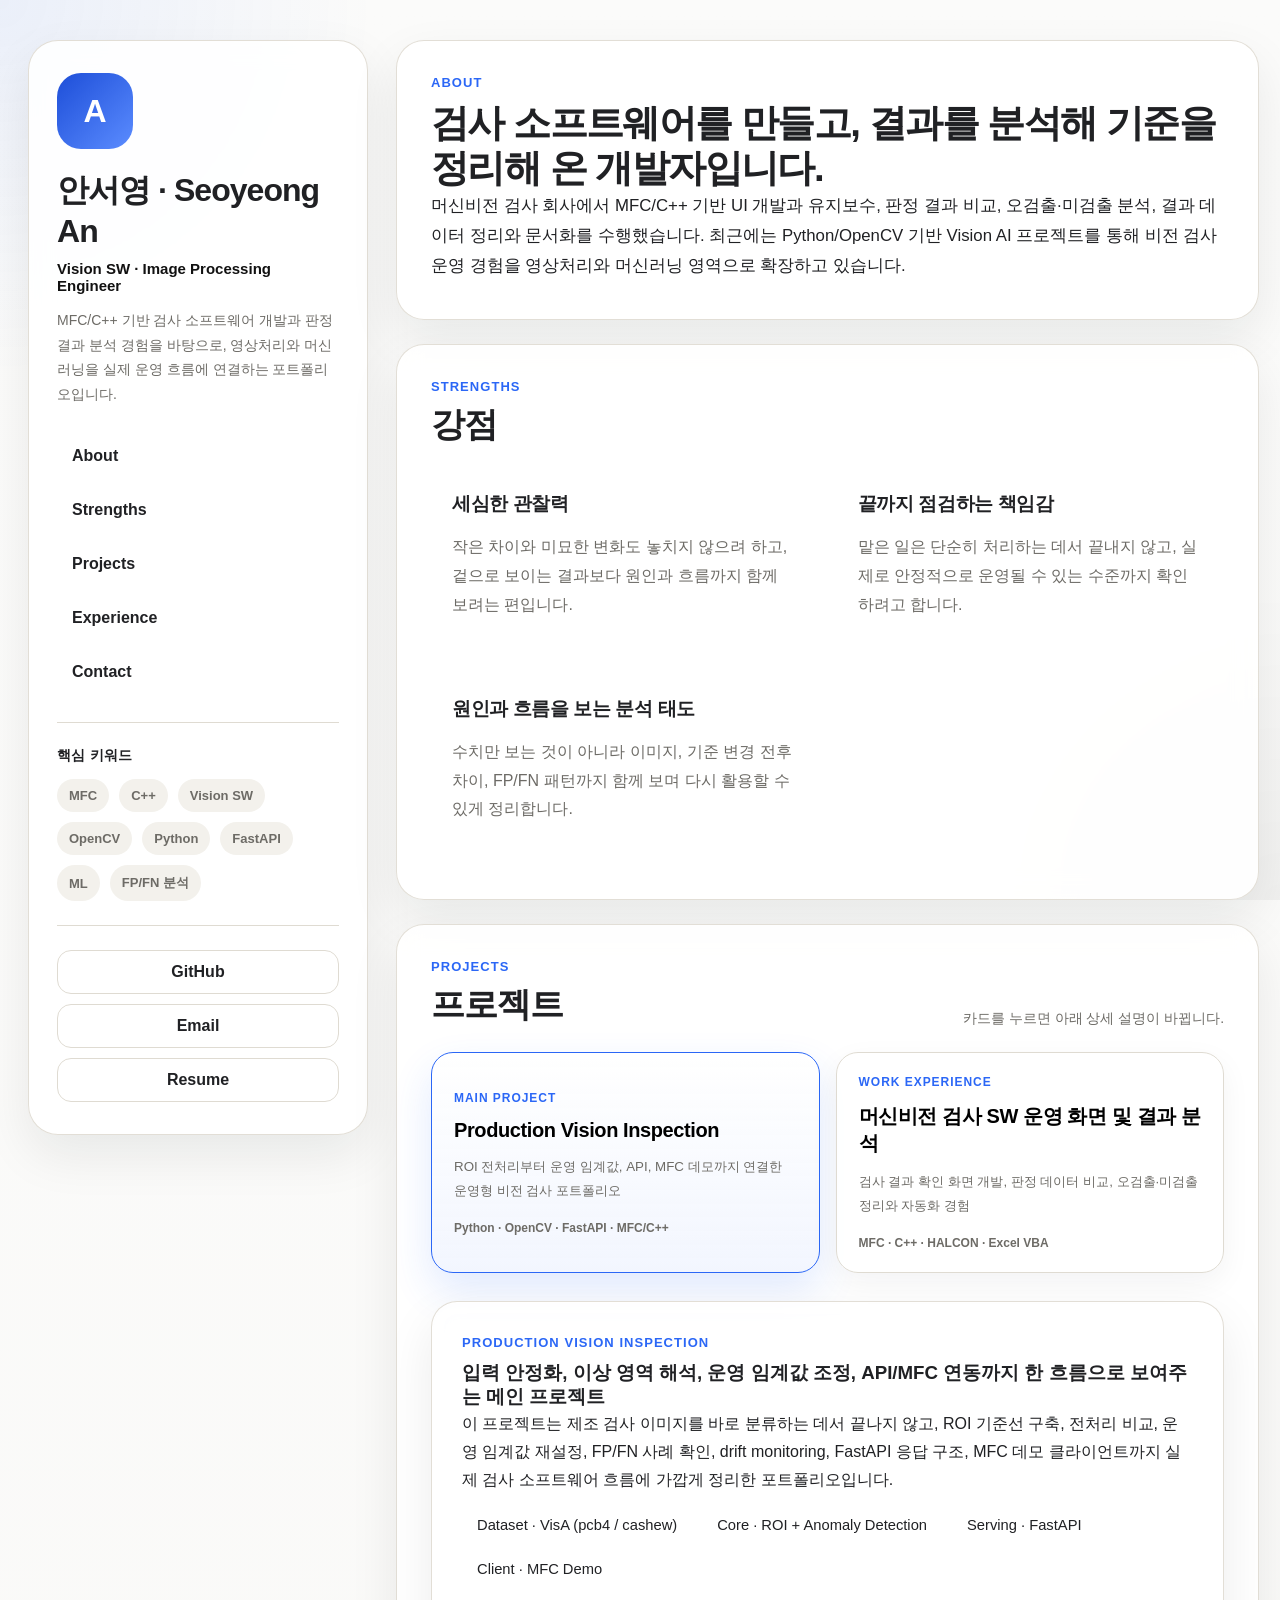
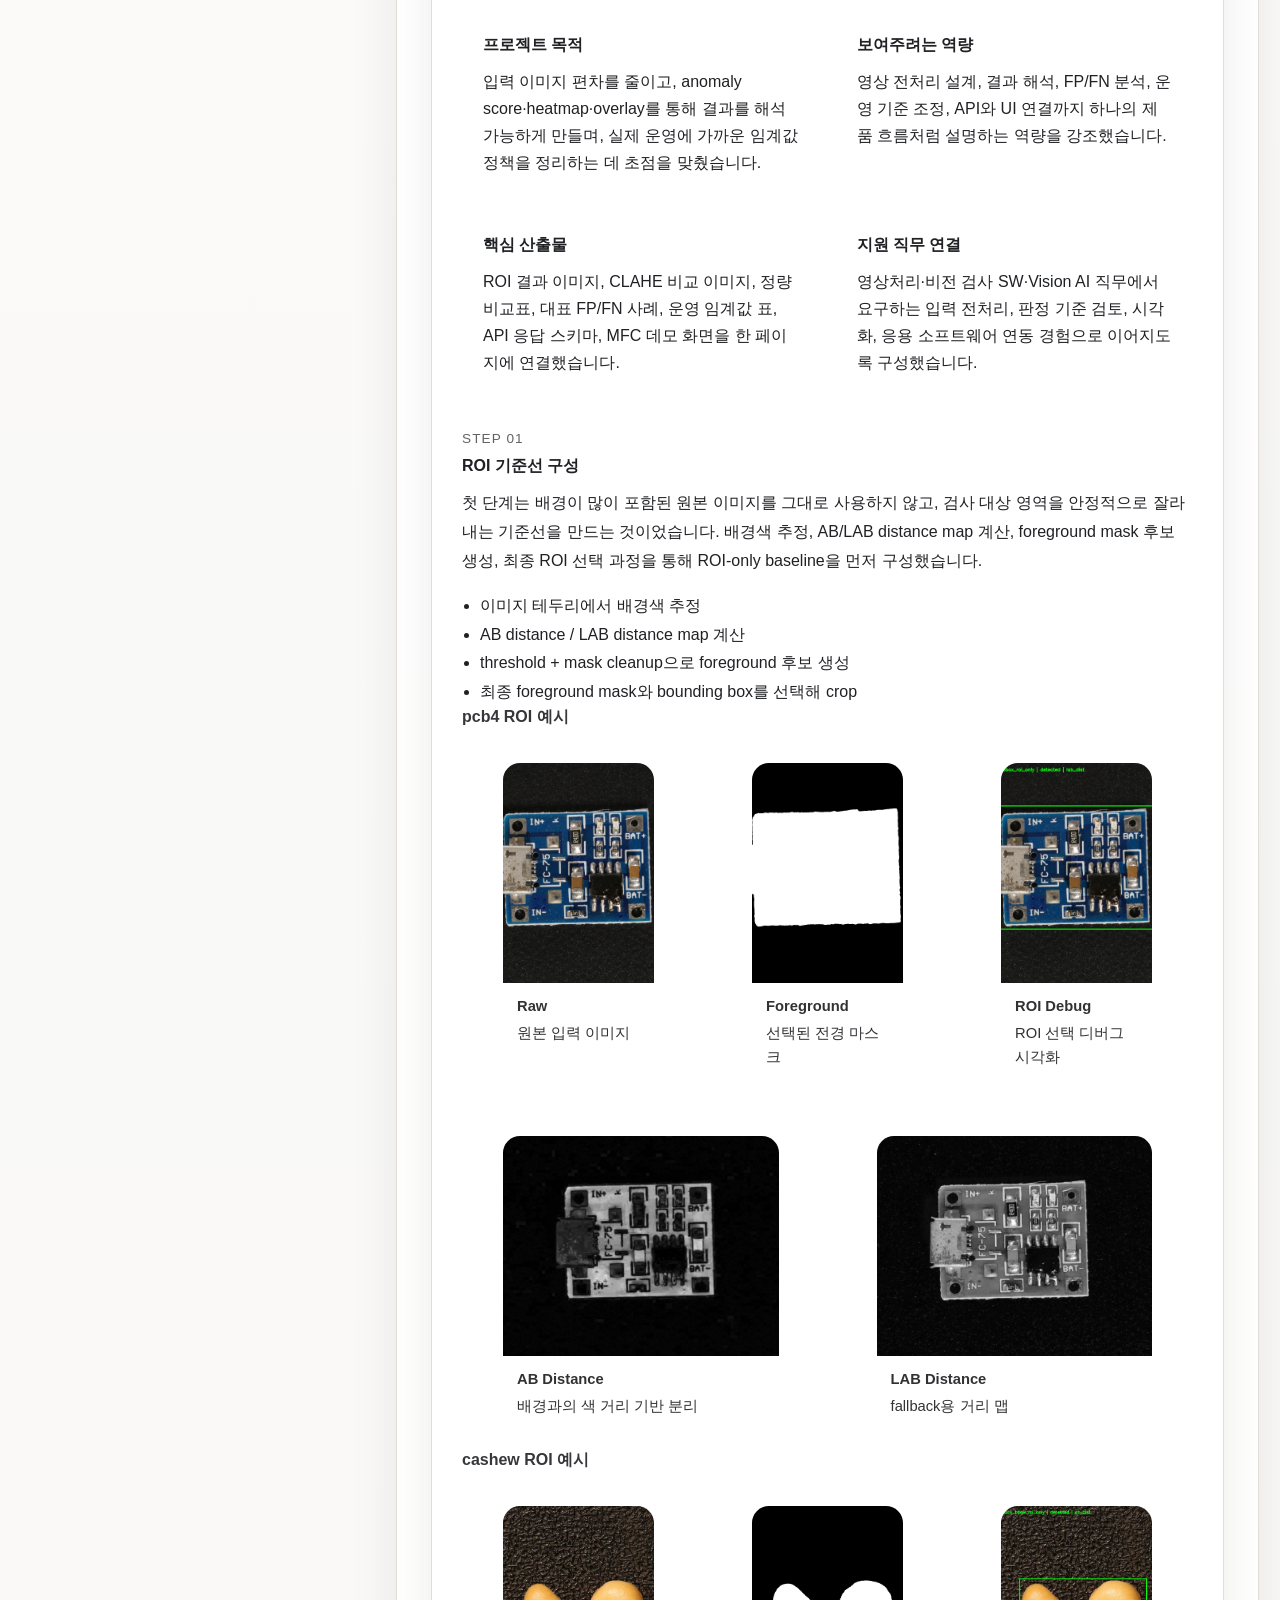
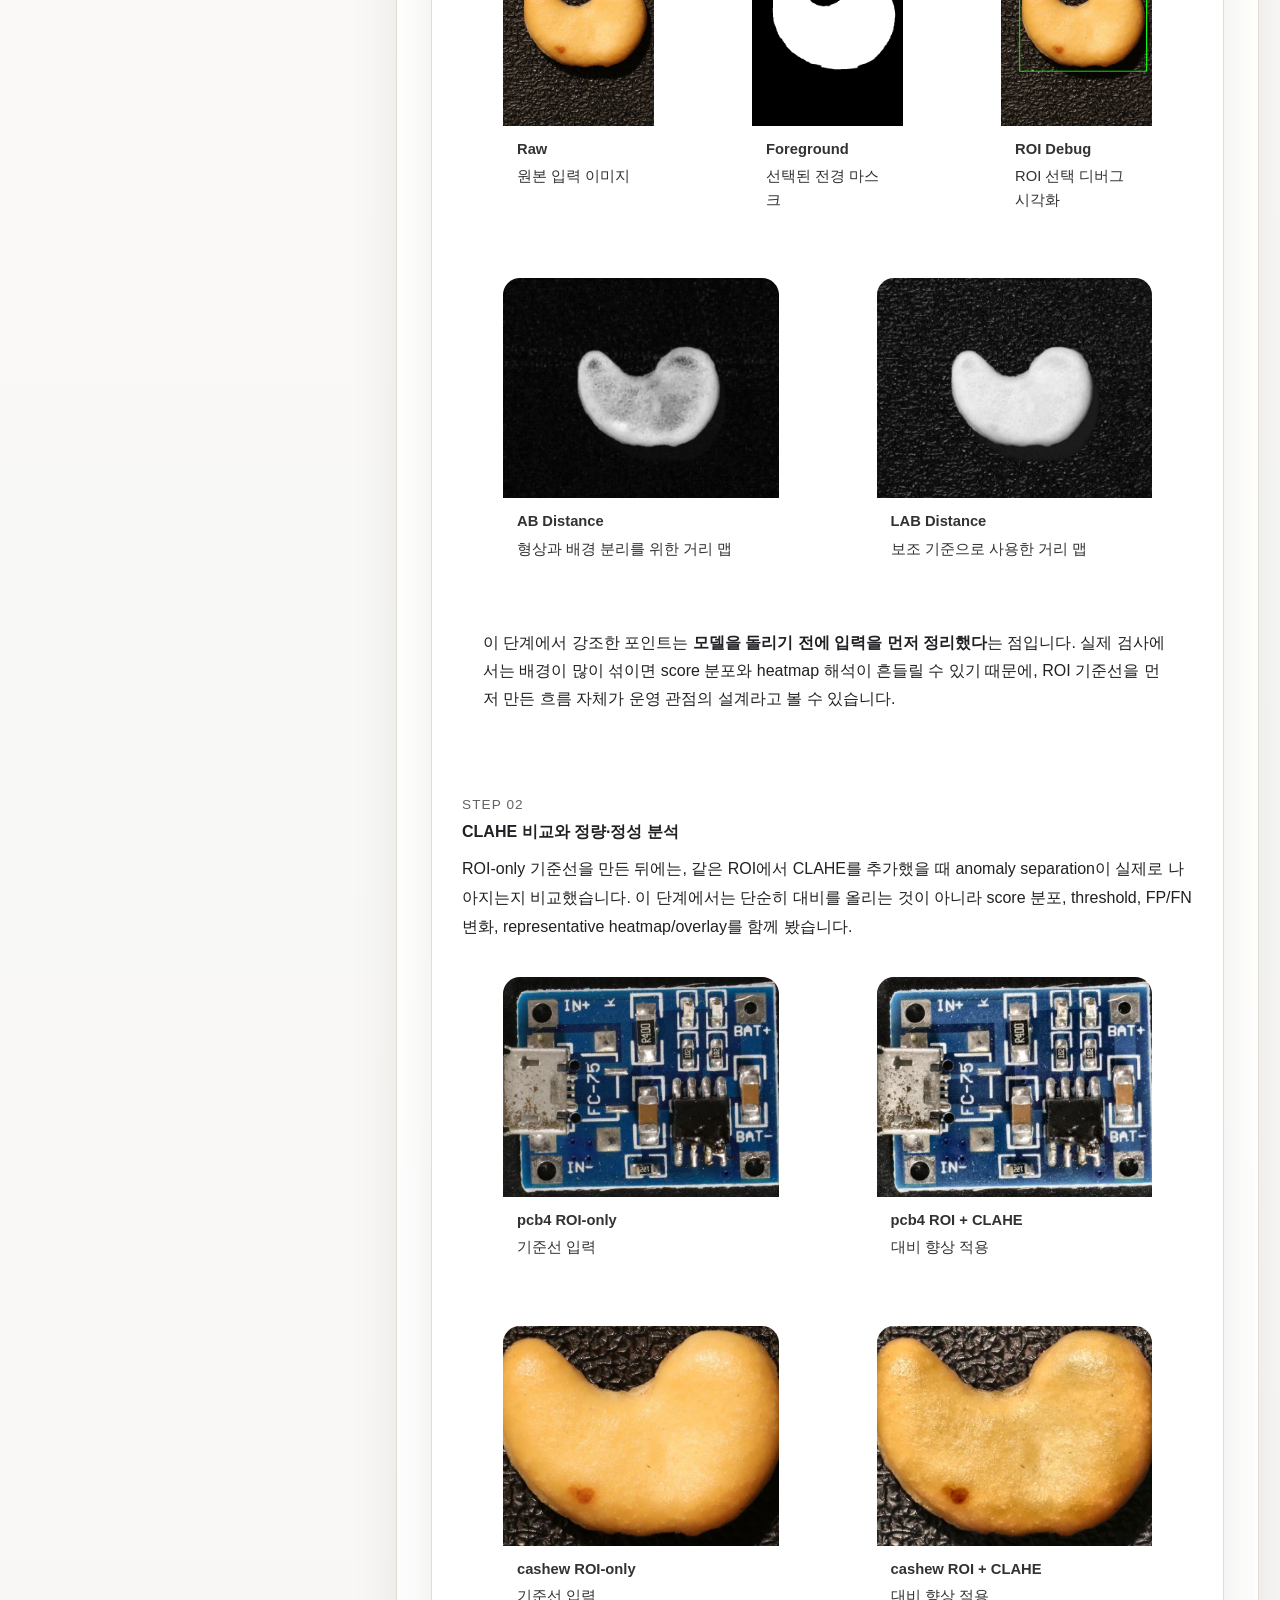
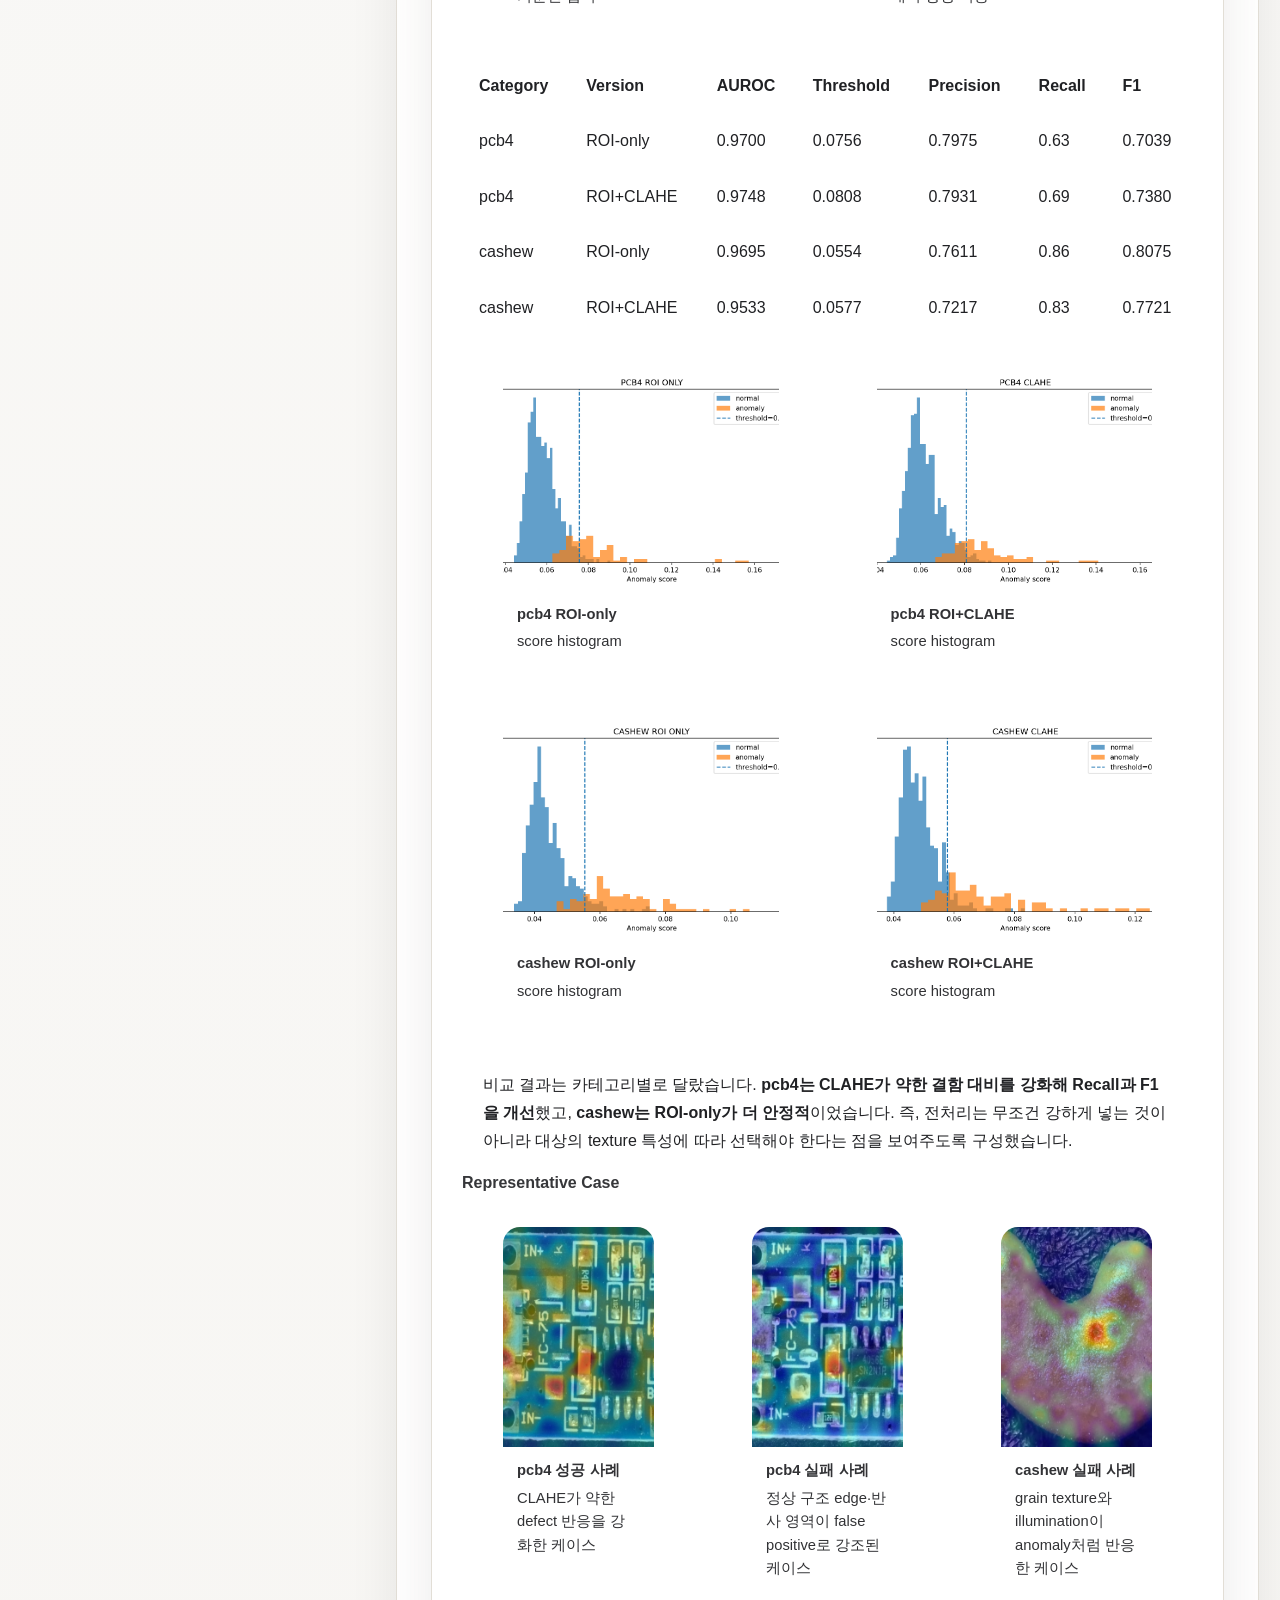
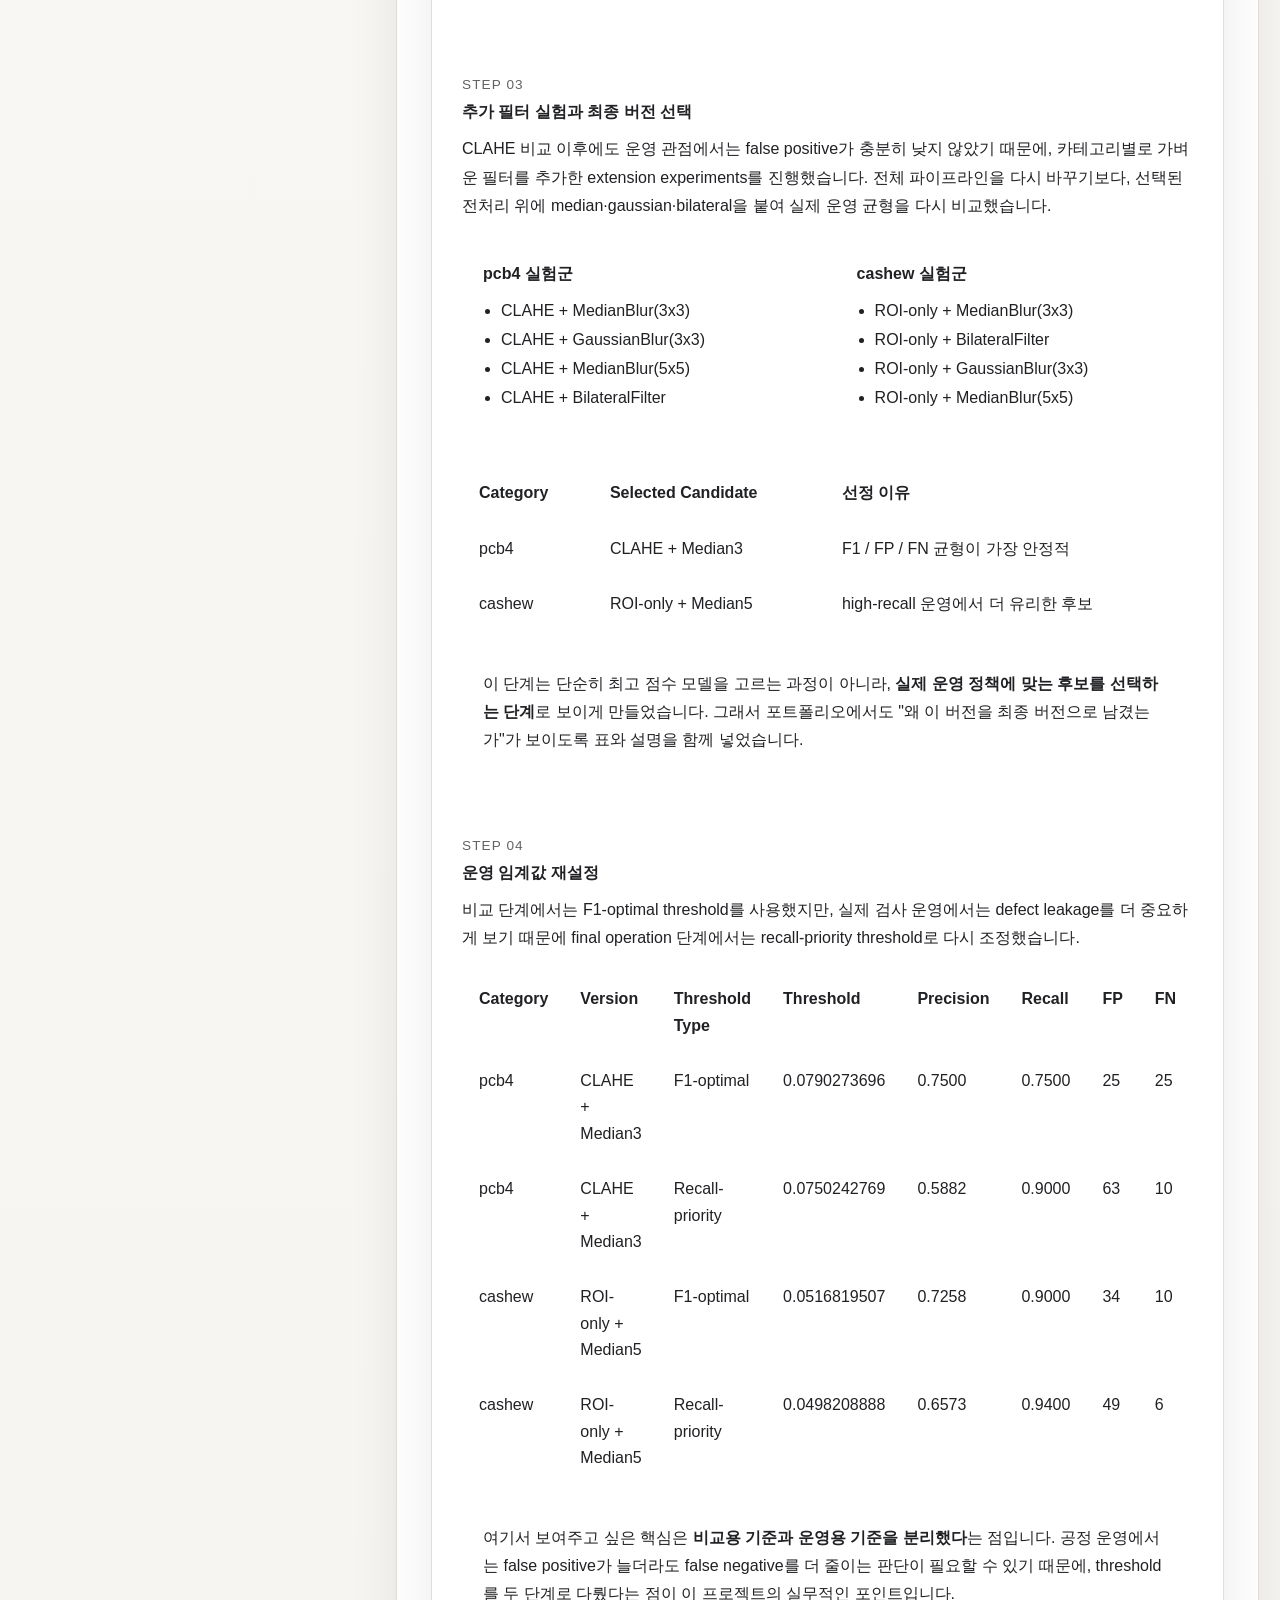
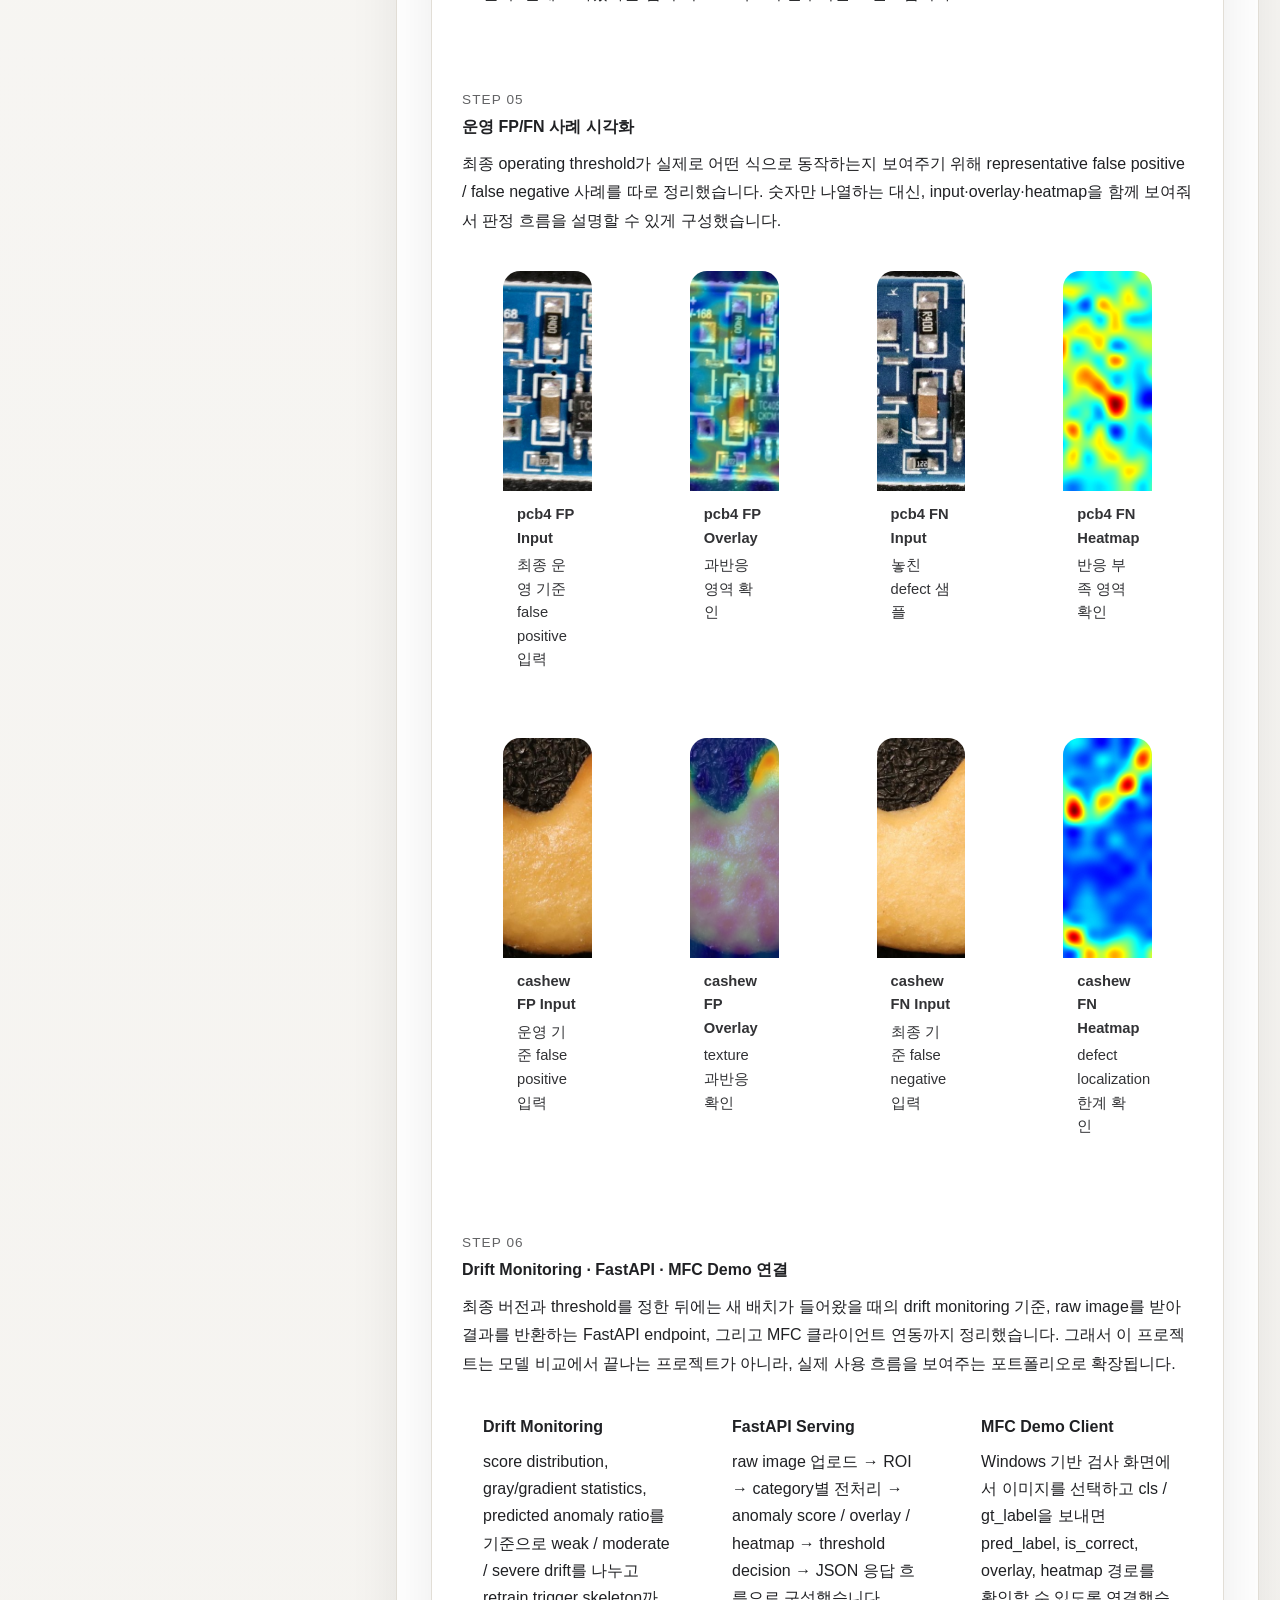
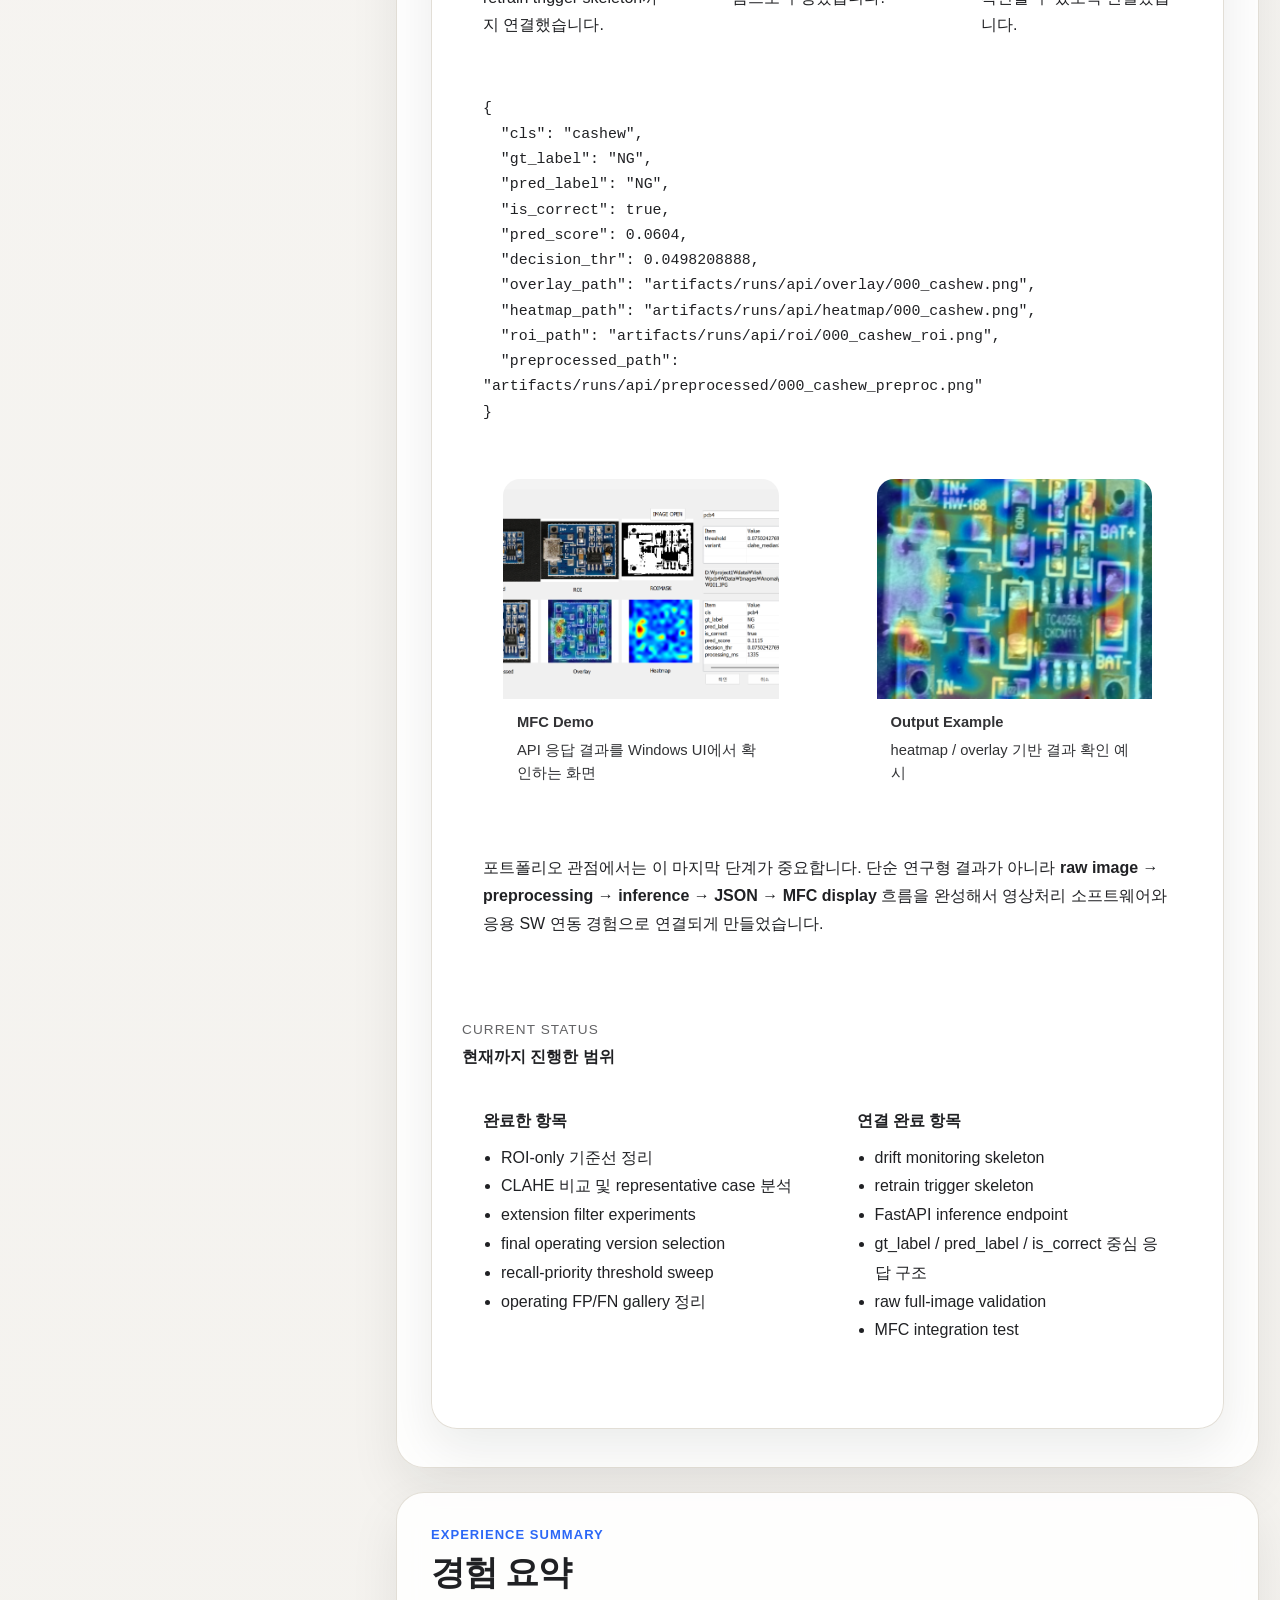
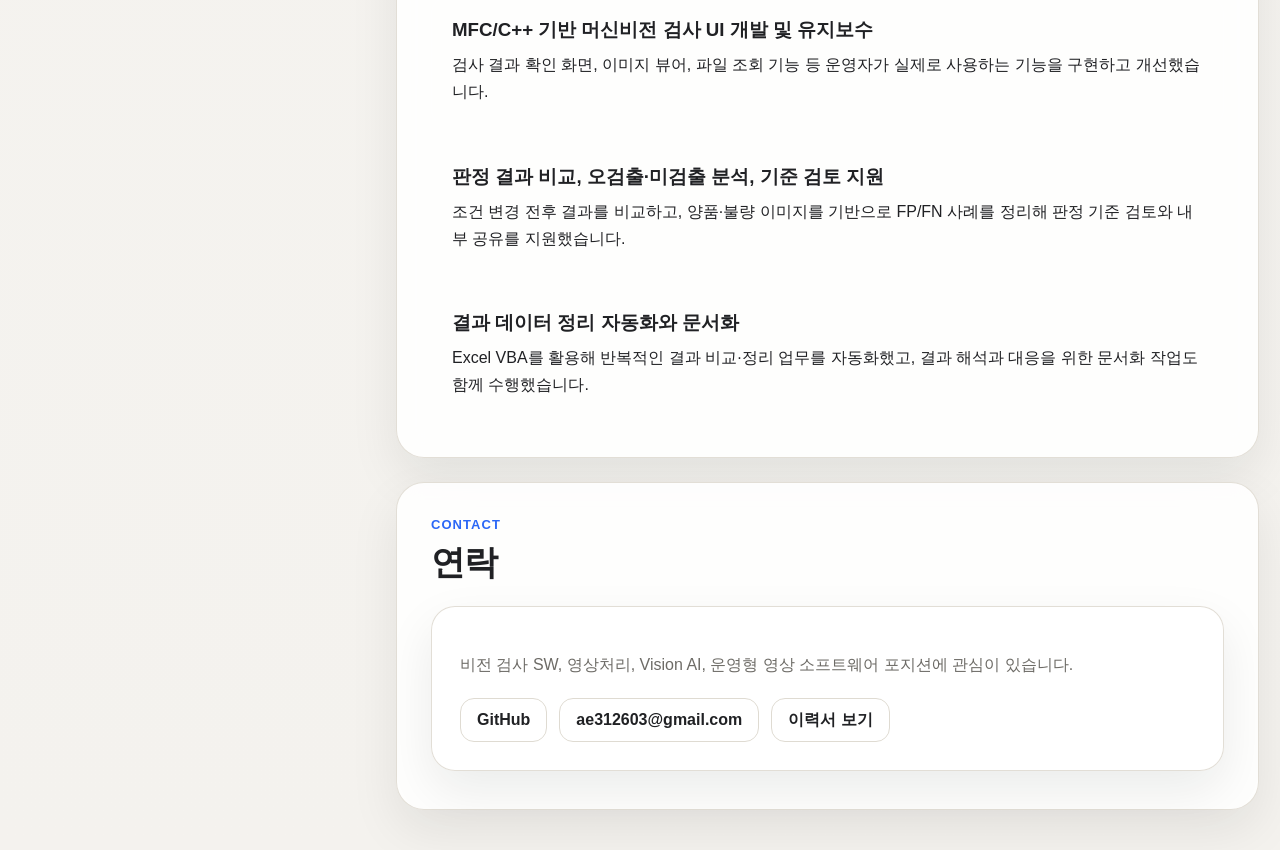
==== index.html @ 6b5d4d24 "Add" ====
<!DOCTYPE html>
<html lang="ko">
<head>
  <meta charset="UTF-8" />
  <meta name="viewport" content="width=device-width, initial-scale=1.0" />
  <title>Ansiaa | Vision SW · Image Processing Portfolio</title>
  <meta name="description" content="MFC/C++ 기반 비전 검사 소프트웨어 경험과 Python/OpenCV 기반 Vision AI 프로젝트를 정리한 포트폴리오" />
  <link rel="stylesheet" href="styles.css" />
  <style>
    .hero-title {
      margin: 0 0 14px;
      line-height: 1.28;
    }
    .hero-lead {
      font-size: 1.05rem;
      line-height: 1.8;
      margin: 0;
    }
    .strength-grid article,
    .project-detail .summary-card,
    .project-detail .info-card,
    .project-detail .stack-card,
    .project-detail .work-card {
      border: 1px solid rgba(255,255,255,0.08);
      border-radius: 18px;
      background: rgba(255,255,255,0.02);
      padding: 20px;
    }
    .project-grid.project-grid-2 {
      grid-template-columns: repeat(2, minmax(0, 1fr));
    }
    .detail-panel {
      margin-top: 28px;
    }
    .project-detail {
      display: none;
    }
    .project-detail.active {
      display: block;
    }
    .detail-hero {
      display: grid;
      gap: 18px;
      margin-bottom: 28px;
    }
    .detail-hero h3 {
      margin: 6px 0 0;
      line-height: 1.3;
    }
    .detail-hero p {
      margin: 0;
      line-height: 1.75;
    }
    .chip-row,
    .badge-row {
      display: flex;
      flex-wrap: wrap;
      gap: 10px;
      margin-top: 14px;
    }
    .chip,
    .badge {
      display: inline-flex;
      align-items: center;
      border-radius: 999px;
      padding: 8px 14px;
      background: rgba(255,255,255,0.06);
      border: 1px solid rgba(255,255,255,0.1);
      font-size: 0.92rem;
    }
    .summary-grid,
    .info-grid,
    .work-grid {
      display: grid;
      gap: 16px;
      grid-template-columns: repeat(2, minmax(0, 1fr));
      margin: 22px 0 32px;
    }
    .summary-card h4,
    .info-card h4,
    .stack-card h4,
    .work-card h4,
    .detail-section h4 {
      margin: 0 0 12px;
    }
    .summary-card p,
    .info-card p,
    .stack-card p,
    .work-card p {
      margin: 0;
      line-height: 1.7;
    }
    .detail-section {
      margin-top: 34px;
      padding-top: 28px;
      border-top: 1px solid rgba(255,255,255,0.08);
    }
    .detail-section:first-of-type {
      margin-top: 0;
      padding-top: 0;
      border-top: 0;
    }
    .section-kicker {
      display: inline-block;
      margin-bottom: 10px;
      font-size: 0.85rem;
      letter-spacing: 0.08em;
      text-transform: uppercase;
      opacity: 0.7;
    }
    .detail-copy {
      margin: 0 0 16px;
      line-height: 1.8;
    }
    .process-list,
    .bullet-list {
      margin: 0;
      padding-left: 18px;
      line-height: 1.8;
    }
    .media-grid {
      display: grid;
      gap: 16px;
      grid-template-columns: repeat(3, minmax(0, 1fr));
      margin-top: 18px;
    }
    .media-grid.media-grid-2 {
      grid-template-columns: repeat(2, minmax(0, 1fr));
    }
    .media-grid.media-grid-4 {
      grid-template-columns: repeat(4, minmax(0, 1fr));
    }
    .media-card {
      border: 1px solid rgba(255,255,255,0.08);
      border-radius: 18px;
      overflow: hidden;
      background: rgba(255,255,255,0.02);
    }
    .media-card img {
      display: block;
      width: 100%;
      height: 220px;
      object-fit: cover;
      background: #0d1117;
    }
    .media-card figcaption {
      padding: 12px 14px 14px;
      font-size: 0.92rem;
      line-height: 1.6;
      opacity: 0.92;
    }
    .media-card strong {
      display: block;
      margin-bottom: 4px;
    }
    .note-box,
    .callout-box,
    .code-box {
      border-radius: 18px;
      border: 1px solid rgba(255,255,255,0.08);
      background: rgba(255,255,255,0.03);
      padding: 18px 20px;
      margin-top: 18px;
    }
    .note-box p,
    .callout-box p,
    .code-box p {
      margin: 0;
      line-height: 1.75;
    }
    .table-wrap {
      overflow-x: auto;
      margin-top: 18px;
      border: 1px solid rgba(255,255,255,0.08);
      border-radius: 18px;
    }
    .table-wrap table {
      width: 100%;
      border-collapse: collapse;
      min-width: 720px;
      background: rgba(255,255,255,0.02);
    }
    .table-wrap th,
    .table-wrap td {
      padding: 14px 16px;
      border-bottom: 1px solid rgba(255,255,255,0.06);
      text-align: left;
      vertical-align: top;
      line-height: 1.65;
    }
    .table-wrap tr:last-child td {
      border-bottom: 0;
    }
    .code-box pre {
      margin: 0;
      overflow-x: auto;
      white-space: pre-wrap;
      line-height: 1.7;
      font-size: 0.93rem;
    }
    .work-meta {
      display: flex;
      flex-wrap: wrap;
      gap: 10px;
      margin-top: 12px;
    }
    .work-meta span {
      display: inline-flex;
      padding: 8px 12px;
      border-radius: 999px;
      background: rgba(255,255,255,0.05);
      border: 1px solid rgba(255,255,255,0.08);
      font-size: 0.9rem;
    }
    .stack-grid {
      display: grid;
      grid-template-columns: repeat(3, minmax(0, 1fr));
      gap: 16px;
      margin-top: 18px;
    }
    .section-subtitle {
      margin: 0 0 10px;
      font-size: 1rem;
      opacity: 0.9;
    }
    .experience-list {
      display: grid;
      gap: 16px;
    }
    .experience-list article {
      border: 1px solid rgba(255,255,255,0.08);
      border-radius: 18px;
      padding: 20px;
      background: rgba(255,255,255,0.02);
    }
    .experience-list h3 {
      margin: 0 0 8px;
    }
    .experience-list p {
      margin: 0;
      line-height: 1.7;
    }
    @media (max-width: 1100px) {
      .media-grid,
      .media-grid.media-grid-4,
      .summary-grid,
      .info-grid,
      .work-grid,
      .stack-grid,
      .project-grid.project-grid-2 {
        grid-template-columns: 1fr;
      }
      .media-grid.media-grid-2 {
        grid-template-columns: 1fr;
      }
      .media-card img {
        height: auto;
      }
    }
  </style>
</head>
<body>
  <div class="page-shell">
    <aside class="sidebar">
      <div class="profile-card">
        <div class="avatar">A</div>
        <h1>안서영 · Seoyeong An</h1>
        <p class="profile-role">Vision SW · Image Processing Engineer</p>
        <p class="profile-desc">
          MFC/C++ 기반 검사 소프트웨어 개발과 판정 결과 분석 경험을 바탕으로,
          영상처리와 머신러닝을 실제 운영 흐름에 연결하는 포트폴리오입니다.
        </p>

        <nav class="side-nav">
          <a href="#about">About</a>
          <a href="#strengths">Strengths</a>
          <a href="#projects">Projects</a>
          <a href="#experience">Experience</a>
          <a href="#contact">Contact</a>
        </nav>

        <div class="sidebar-block">
          <h2>핵심 키워드</h2>
          <div class="tag-list">
            <span>MFC</span>
            <span>C++</span>
            <span>Vision SW</span>
            <span>OpenCV</span>
            <span>Python</span>
            <span>FastAPI</span>
            <span>ML</span>
            <span>FP/FN 분석</span>
          </div>
        </div>

        <div class="sidebar-block links-block">
          <a href="https://github.com/ansiaa" target="_blank" rel="noreferrer">GitHub</a>
          <a href="mailto:ae312603@gmail.com">Email</a>
          <a href="resume.pdf" target="_blank" rel="noreferrer">Resume</a>
        </div>
      </div>
    </aside>

    <main class="content">
      <section class="hero section-block" id="about">
        <p class="eyebrow">About</p>
        <h2 class="hero-title">검사 소프트웨어를 만들고, 결과를 분석해 기준을 정리해 온 개발자입니다.</h2>
        <p class="hero-lead">
          머신비전 검사 회사에서 MFC/C++ 기반 UI 개발과 유지보수, 판정 결과 비교, 오검출·미검출 분석,
          결과 데이터 정리와 문서화를 수행했습니다. 최근에는 Python/OpenCV 기반 Vision AI 프로젝트를 통해
          비전 검사 운영 경험을 영상처리와 머신러닝 영역으로 확장하고 있습니다.
        </p>
      </section>

      <section class="section-block" id="strengths">
        <div class="section-header">
          <p class="eyebrow">Strengths</p>
          <h2>강점</h2>
        </div>
        <div class="strength-grid">
          <article>
            <h3>세심한 관찰력</h3>
            <p>작은 차이와 미묘한 변화도 놓치지 않으려 하고, 겉으로 보이는 결과보다 원인과 흐름까지 함께 보려는 편입니다.</p>
          </article>
          <article>
            <h3>끝까지 점검하는 책임감</h3>
            <p>맡은 일은 단순히 처리하는 데서 끝내지 않고, 실제로 안정적으로 운영될 수 있는 수준까지 확인하려고 합니다.</p>
          </article>
          <article>
            <h3>원인과 흐름을 보는 분석 태도</h3>
            <p>수치만 보는 것이 아니라 이미지, 기준 변경 전후 차이, FP/FN 패턴까지 함께 보며 다시 활용할 수 있게 정리합니다.</p>
          </article>
        </div>
      </section>

      <section class="section-block" id="projects">
        <div class="section-header section-header-inline">
          <div>
            <p class="eyebrow">Projects</p>
            <h2>프로젝트</h2>
          </div>
          <p class="section-guide">카드를 누르면 아래 상세 설명이 바뀝니다.</p>
        </div>

        <div class="project-grid project-grid-2">
          <button class="project-card active" data-project="vision-inspection">
            <span class="project-type">MAIN PROJECT</span>
            <strong>Production Vision Inspection</strong>
            <p>ROI 전처리부터 운영 임계값, API, MFC 데모까지 연결한 운영형 비전 검사 포트폴리오</p>
            <span class="project-stack">Python · OpenCV · FastAPI · MFC/C++</span>
          </button>

          <button class="project-card" data-project="work-history">
            <span class="project-type">WORK EXPERIENCE</span>
            <strong>머신비전 검사 SW 운영 화면 및 결과 분석</strong>
            <p>검사 결과 확인 화면 개발, 판정 데이터 비교, 오검출·미검출 정리와 자동화 경험</p>
            <span class="project-stack">MFC · C++ · HALCON · Excel VBA</span>
          </button>
        </div>

        <div class="detail-panel">
          <article class="project-detail active" id="vision-inspection">
            <div class="detail-hero">
              <div>
                <p class="eyebrow">Production Vision Inspection</p>
                <h3>입력 안정화, 이상 영역 해석, 운영 임계값 조정, API/MFC 연동까지 한 흐름으로 보여주는 메인 프로젝트</h3>
                <p>
                  이 프로젝트는 제조 검사 이미지를 바로 분류하는 데서 끝나지 않고, ROI 기준선 구축, 전처리 비교,
                  운영 임계값 재설정, FP/FN 사례 확인, drift monitoring, FastAPI 응답 구조, MFC 데모 클라이언트까지
                  실제 검사 소프트웨어 흐름에 가깝게 정리한 포트폴리오입니다.
                </p>
                <div class="chip-row">
                  <span class="chip">Dataset · VisA (pcb4 / cashew)</span>
                  <span class="chip">Core · ROI + Anomaly Detection</span>
                  <span class="chip">Serving · FastAPI</span>
                  <span class="chip">Client · MFC Demo</span>
                </div>
              </div>
            </div>

            <div class="summary-grid">
              <div class="summary-card">
                <h4>프로젝트 목적</h4>
                <p>입력 이미지 편차를 줄이고, anomaly score·heatmap·overlay를 통해 결과를 해석 가능하게 만들며, 실제 운영에 가까운 임계값 정책을 정리하는 데 초점을 맞췄습니다.</p>
              </div>
              <div class="summary-card">
                <h4>보여주려는 역량</h4>
                <p>영상 전처리 설계, 결과 해석, FP/FN 분석, 운영 기준 조정, API와 UI 연결까지 하나의 제품 흐름처럼 설명하는 역량을 강조했습니다.</p>
              </div>
              <div class="summary-card">
                <h4>핵심 산출물</h4>
                <p>ROI 결과 이미지, CLAHE 비교 이미지, 정량 비교표, 대표 FP/FN 사례, 운영 임계값 표, API 응답 스키마, MFC 데모 화면을 한 페이지에 연결했습니다.</p>
              </div>
              <div class="summary-card">
                <h4>지원 직무 연결</h4>
                <p>영상처리·비전 검사 SW·Vision AI 직무에서 요구하는 입력 전처리, 판정 기준 검토, 시각화, 응용 소프트웨어 연동 경험으로 이어지도록 구성했습니다.</p>
              </div>
            </div>

            <section class="detail-section">
              <span class="section-kicker">Step 01</span>
              <h4>ROI 기준선 구성</h4>
              <p class="detail-copy">
                첫 단계는 배경이 많이 포함된 원본 이미지를 그대로 사용하지 않고, 검사 대상 영역을 안정적으로 잘라내는 기준선을 만드는 것이었습니다.
                배경색 추정, AB/LAB distance map 계산, foreground mask 후보 생성, 최종 ROI 선택 과정을 통해
                ROI-only baseline을 먼저 구성했습니다.
              </p>
              <ul class="process-list">
                <li>이미지 테두리에서 배경색 추정</li>
                <li>AB distance / LAB distance map 계산</li>
                <li>threshold + mask cleanup으로 foreground 후보 생성</li>
                <li>최종 foreground mask와 bounding box를 선택해 crop</li>
              </ul>

              <h5 class="section-subtitle">pcb4 ROI 예시</h5>
              <div class="media-grid">
                <figure class="media-card">
                  <img src="docs/images/roi/pcb4/000_raw.JPG" alt="pcb4 raw image" loading="lazy" />
                  <figcaption><strong>Raw</strong>원본 입력 이미지</figcaption>
                </figure>
                <figure class="media-card">
                  <img src="docs/images/roi/pcb4/000_foreground.png" alt="pcb4 foreground mask" loading="lazy" />
                  <figcaption><strong>Foreground</strong>선택된 전경 마스크</figcaption>
                </figure>
                <figure class="media-card">
                  <img src="docs/images/roi/pcb4/000_debug.jpg" alt="pcb4 roi debug" loading="lazy" />
                  <figcaption><strong>ROI Debug</strong>ROI 선택 디버그 시각화</figcaption>
                </figure>
              </div>

              <div class="media-grid media-grid-2">
                <figure class="media-card">
                  <img src="docs/images/roi/pcb4/000_dist_ab.jpg" alt="pcb4 ab distance map" loading="lazy" />
                  <figcaption><strong>AB Distance</strong>배경과의 색 거리 기반 분리</figcaption>
                </figure>
                <figure class="media-card">
                  <img src="docs/images/roi/pcb4/000_dist_lab.jpg" alt="pcb4 lab distance map" loading="lazy" />
                  <figcaption><strong>LAB Distance</strong>fallback용 거리 맵</figcaption>
                </figure>
              </div>

              <h5 class="section-subtitle">cashew ROI 예시</h5>
              <div class="media-grid">
                <figure class="media-card">
                  <img src="docs/images/roi/cashew/000_raw.JPG" alt="cashew raw image" loading="lazy" />
                  <figcaption><strong>Raw</strong>원본 입력 이미지</figcaption>
                </figure>
                <figure class="media-card">
                  <img src="docs/images/roi/cashew/000_foreground.png" alt="cashew foreground mask" loading="lazy" />
                  <figcaption><strong>Foreground</strong>선택된 전경 마스크</figcaption>
                </figure>
                <figure class="media-card">
                  <img src="docs/images/roi/cashew/000_debug.jpg" alt="cashew roi debug" loading="lazy" />
                  <figcaption><strong>ROI Debug</strong>ROI 선택 디버그 시각화</figcaption>
                </figure>
              </div>

              <div class="media-grid media-grid-2">
                <figure class="media-card">
                  <img src="docs/images/roi/cashew/000_dist_ab.jpg" alt="cashew ab distance map" loading="lazy" />
                  <figcaption><strong>AB Distance</strong>형상과 배경 분리를 위한 거리 맵</figcaption>
                </figure>
                <figure class="media-card">
                  <img src="docs/images/roi/cashew/000_dist_lab.jpg" alt="cashew lab distance map" loading="lazy" />
                  <figcaption><strong>LAB Distance</strong>보조 기준으로 사용한 거리 맵</figcaption>
                </figure>
              </div>

              <div class="note-box">
                <p>
                  이 단계에서 강조한 포인트는 <strong>모델을 돌리기 전에 입력을 먼저 정리했다</strong>는 점입니다.
                  실제 검사에서는 배경이 많이 섞이면 score 분포와 heatmap 해석이 흔들릴 수 있기 때문에,
                  ROI 기준선을 먼저 만든 흐름 자체가 운영 관점의 설계라고 볼 수 있습니다.
                </p>
              </div>
            </section>

            <section class="detail-section">
              <span class="section-kicker">Step 02</span>
              <h4>CLAHE 비교와 정량·정성 분석</h4>
              <p class="detail-copy">
                ROI-only 기준선을 만든 뒤에는, 같은 ROI에서 CLAHE를 추가했을 때 anomaly separation이 실제로 나아지는지 비교했습니다.
                이 단계에서는 단순히 대비를 올리는 것이 아니라 score 분포, threshold, FP/FN 변화,
                representative heatmap/overlay를 함께 봤습니다.
              </p>

              <div class="media-grid media-grid-2">
                <figure class="media-card">
                  <img src="docs/images/clahe_compare/pcb4/000_roi_only.jpg" alt="pcb4 roi only" loading="lazy" />
                  <figcaption><strong>pcb4 ROI-only</strong>기준선 입력</figcaption>
                </figure>
                <figure class="media-card">
                  <img src="docs/images/clahe_compare/pcb4/000_roi_clahe.jpg" alt="pcb4 roi clahe" loading="lazy" />
                  <figcaption><strong>pcb4 ROI + CLAHE</strong>대비 향상 적용</figcaption>
                </figure>
              </div>

              <div class="media-grid media-grid-2">
                <figure class="media-card">
                  <img src="docs/images/clahe_compare/cashew/000_roi_only.jpg" alt="cashew roi only" loading="lazy" />
                  <figcaption><strong>cashew ROI-only</strong>기준선 입력</figcaption>
                </figure>
                <figure class="media-card">
                  <img src="docs/images/clahe_compare/cashew/000_roi_clahe.jpg" alt="cashew roi clahe" loading="lazy" />
                  <figcaption><strong>cashew ROI + CLAHE</strong>대비 향상 적용</figcaption>
                </figure>
              </div>

              <div class="table-wrap">
                <table>
                  <thead>
                    <tr>
                      <th>Category</th>
                      <th>Version</th>
                      <th>AUROC</th>
                      <th>Threshold</th>
                      <th>Precision</th>
                      <th>Recall</th>
                      <th>F1</th>
                    </tr>
                  </thead>
                  <tbody>
                    <tr>
                      <td>pcb4</td>
                      <td>ROI-only</td>
                      <td>0.9700</td>
                      <td>0.0756</td>
                      <td>0.7975</td>
                      <td>0.63</td>
                      <td>0.7039</td>
                    </tr>
                    <tr>
                      <td>pcb4</td>
                      <td>ROI+CLAHE</td>
                      <td>0.9748</td>
                      <td>0.0808</td>
                      <td>0.7931</td>
                      <td>0.69</td>
                      <td>0.7380</td>
                    </tr>
                    <tr>
                      <td>cashew</td>
                      <td>ROI-only</td>
                      <td>0.9695</td>
                      <td>0.0554</td>
                      <td>0.7611</td>
                      <td>0.86</td>
                      <td>0.8075</td>
                    </tr>
                    <tr>
                      <td>cashew</td>
                      <td>ROI+CLAHE</td>
                      <td>0.9533</td>
                      <td>0.0577</td>
                      <td>0.7217</td>
                      <td>0.83</td>
                      <td>0.7721</td>
                    </tr>
                  </tbody>
                </table>
              </div>

              <div class="media-grid media-grid-2">
                <figure class="media-card">
                  <img src="docs/images/score_histogram_img/pcb4_roi_only_score_hist.png" alt="pcb4 roi only score histogram" loading="lazy" />
                  <figcaption><strong>pcb4 ROI-only</strong>score histogram</figcaption>
                </figure>
                <figure class="media-card">
                  <img src="docs/images/score_histogram_img/pcb4_clahe_score_hist.png" alt="pcb4 clahe score histogram" loading="lazy" />
                  <figcaption><strong>pcb4 ROI+CLAHE</strong>score histogram</figcaption>
                </figure>
              </div>

              <div class="media-grid media-grid-2">
                <figure class="media-card">
                  <img src="docs/images/score_histogram_img/cashew_roi_only_score_hist.png" alt="cashew roi only score histogram" loading="lazy" />
                  <figcaption><strong>cashew ROI-only</strong>score histogram</figcaption>
                </figure>
                <figure class="media-card">
                  <img src="docs/images/score_histogram_img/cashew_clahe_score_hist.png" alt="cashew clahe score histogram" loading="lazy" />
                  <figcaption><strong>cashew ROI+CLAHE</strong>score histogram</figcaption>
                </figure>
              </div>

              <div class="callout-box">
                <p>
                  비교 결과는 카테고리별로 달랐습니다. <strong>pcb4는 CLAHE가 약한 결함 대비를 강화해 Recall과 F1을 개선</strong>했고,
                  <strong>cashew는 ROI-only가 더 안정적</strong>이었습니다. 즉, 전처리는 무조건 강하게 넣는 것이 아니라
                  대상의 texture 특성에 따라 선택해야 한다는 점을 보여주도록 구성했습니다.
                </p>
              </div>

              <h5 class="section-subtitle">Representative Case</h5>
              <div class="media-grid">
                <figure class="media-card">
                  <img src="docs/images/clahe_compare/representative/pcb4_success_roi_only_overlay.png" alt="pcb4 success roi overlay" loading="lazy" />
                  <figcaption><strong>pcb4 성공 사례</strong>CLAHE가 약한 defect 반응을 강화한 케이스</figcaption>
                </figure>
                <figure class="media-card">
                  <img src="docs/images/clahe_compare/representative/pcb4_failure_clahe_overlay.png" alt="pcb4 failure clahe overlay" loading="lazy" />
                  <figcaption><strong>pcb4 실패 사례</strong>정상 구조 edge·반사 영역이 false positive로 강조된 케이스</figcaption>
                </figure>
                <figure class="media-card">
                  <img src="docs/images/clahe_compare/representative/cashew_failure_clahe_overlay.png" alt="cashew failure clahe overlay" loading="lazy" />
                  <figcaption><strong>cashew 실패 사례</strong>grain texture와 illumination이 anomaly처럼 반응한 케이스</figcaption>
                </figure>
              </div>
            </section>

            <section class="detail-section">
              <span class="section-kicker">Step 03</span>
              <h4>추가 필터 실험과 최종 버전 선택</h4>
              <p class="detail-copy">
                CLAHE 비교 이후에도 운영 관점에서는 false positive가 충분히 낮지 않았기 때문에,
                카테고리별로 가벼운 필터를 추가한 extension experiments를 진행했습니다.
                전체 파이프라인을 다시 바꾸기보다, 선택된 전처리 위에 median·gaussian·bilateral을 붙여 실제 운영 균형을 다시 비교했습니다.
              </p>

              <div class="info-grid">
                <div class="info-card">
                  <h4>pcb4 실험군</h4>
                  <ul class="bullet-list">
                    <li>CLAHE + MedianBlur(3x3)</li>
                    <li>CLAHE + GaussianBlur(3x3)</li>
                    <li>CLAHE + MedianBlur(5x5)</li>
                    <li>CLAHE + BilateralFilter</li>
                  </ul>
                </div>
                <div class="info-card">
                  <h4>cashew 실험군</h4>
                  <ul class="bullet-list">
                    <li>ROI-only + MedianBlur(3x3)</li>
                    <li>ROI-only + BilateralFilter</li>
                    <li>ROI-only + GaussianBlur(3x3)</li>
                    <li>ROI-only + MedianBlur(5x5)</li>
                  </ul>
                </div>
              </div>

              <div class="table-wrap">
                <table>
                  <thead>
                    <tr>
                      <th>Category</th>
                      <th>Selected Candidate</th>
                      <th>선정 이유</th>
                    </tr>
                  </thead>
                  <tbody>
                    <tr>
                      <td>pcb4</td>
                      <td>CLAHE + Median3</td>
                      <td>F1 / FP / FN 균형이 가장 안정적</td>
                    </tr>
                    <tr>
                      <td>cashew</td>
                      <td>ROI-only + Median5</td>
                      <td>high-recall 운영에서 더 유리한 후보</td>
                    </tr>
                  </tbody>
                </table>
              </div>

              <div class="note-box">
                <p>
                  이 단계는 단순히 최고 점수 모델을 고르는 과정이 아니라, <strong>실제 운영 정책에 맞는 후보를 선택하는 단계</strong>로 보이게 만들었습니다.
                  그래서 포트폴리오에서도 "왜 이 버전을 최종 버전으로 남겼는가"가 보이도록 표와 설명을 함께 넣었습니다.
                </p>
              </div>
            </section>

            <section class="detail-section">
              <span class="section-kicker">Step 04</span>
              <h4>운영 임계값 재설정</h4>
              <p class="detail-copy">
                비교 단계에서는 F1-optimal threshold를 사용했지만, 실제 검사 운영에서는 defect leakage를 더 중요하게 보기 때문에
                final operation 단계에서는 recall-priority threshold로 다시 조정했습니다.
              </p>

              <div class="table-wrap">
                <table>
                  <thead>
                    <tr>
                      <th>Category</th>
                      <th>Version</th>
                      <th>Threshold Type</th>
                      <th>Threshold</th>
                      <th>Precision</th>
                      <th>Recall</th>
                      <th>FP</th>
                      <th>FN</th>
                    </tr>
                  </thead>
                  <tbody>
                    <tr>
                      <td>pcb4</td>
                      <td>CLAHE + Median3</td>
                      <td>F1-optimal</td>
                      <td>0.0790273696</td>
                      <td>0.7500</td>
                      <td>0.7500</td>
                      <td>25</td>
                      <td>25</td>
                    </tr>
                    <tr>
                      <td>pcb4</td>
                      <td>CLAHE + Median3</td>
                      <td>Recall-priority</td>
                      <td>0.0750242769</td>
                      <td>0.5882</td>
                      <td>0.9000</td>
                      <td>63</td>
                      <td>10</td>
                    </tr>
                    <tr>
                      <td>cashew</td>
                      <td>ROI-only + Median5</td>
                      <td>F1-optimal</td>
                      <td>0.0516819507</td>
                      <td>0.7258</td>
                      <td>0.9000</td>
                      <td>34</td>
                      <td>10</td>
                    </tr>
                    <tr>
                      <td>cashew</td>
                      <td>ROI-only + Median5</td>
                      <td>Recall-priority</td>
                      <td>0.0498208888</td>
                      <td>0.6573</td>
                      <td>0.9400</td>
                      <td>49</td>
                      <td>6</td>
                    </tr>
                  </tbody>
                </table>
              </div>

              <div class="callout-box">
                <p>
                  여기서 보여주고 싶은 핵심은 <strong>비교용 기준과 운영용 기준을 분리했다</strong>는 점입니다.
                  공정 운영에서는 false positive가 늘더라도 false negative를 더 줄이는 판단이 필요할 수 있기 때문에,
                  threshold를 두 단계로 다뤘다는 점이 이 프로젝트의 실무적인 포인트입니다.
                </p>
              </div>
            </section>

            <section class="detail-section">
              <span class="section-kicker">Step 05</span>
              <h4>운영 FP/FN 사례 시각화</h4>
              <p class="detail-copy">
                최종 operating threshold가 실제로 어떤 식으로 동작하는지 보여주기 위해
                representative false positive / false negative 사례를 따로 정리했습니다.
                숫자만 나열하는 대신, input·overlay·heatmap을 함께 보여줘서 판정 흐름을 설명할 수 있게 구성했습니다.
              </p>

              <div class="media-grid media-grid-4">
                <figure class="media-card">
                  <img src="docs/images/operating_threshold/representative/pcb4_clahe_recall_090_representative_fp_input.jpg" alt="pcb4 operating fp input" loading="lazy" />
                  <figcaption><strong>pcb4 FP Input</strong>최종 운영 기준 false positive 입력</figcaption>
                </figure>
                <figure class="media-card">
                  <img src="docs/images/operating_threshold/representative/pcb4_clahe_recall_090_representative_fp_overlay.png" alt="pcb4 operating fp overlay" loading="lazy" />
                  <figcaption><strong>pcb4 FP Overlay</strong>과반응 영역 확인</figcaption>
                </figure>
                <figure class="media-card">
                  <img src="docs/images/operating_threshold/representative/pcb4_clahe_recall_090_representative_fn_input.jpg" alt="pcb4 operating fn input" loading="lazy" />
                  <figcaption><strong>pcb4 FN Input</strong>놓친 defect 샘플</figcaption>
                </figure>
                <figure class="media-card">
                  <img src="docs/images/operating_threshold/representative/pcb4_clahe_recall_090_representative_fn_heatmap.png" alt="pcb4 operating fn heatmap" loading="lazy" />
                  <figcaption><strong>pcb4 FN Heatmap</strong>반응 부족 영역 확인</figcaption>
                </figure>
              </div>

              <div class="media-grid media-grid-4">
                <figure class="media-card">
                  <img src="docs/images/operating_threshold/representative/cashew_roi_only_recall_095_representative_fp_input.jpg" alt="cashew operating fp input" loading="lazy" />
                  <figcaption><strong>cashew FP Input</strong>운영 기준 false positive 입력</figcaption>
                </figure>
                <figure class="media-card">
                  <img src="docs/images/operating_threshold/representative/cashew_roi_only_recall_095_representative_fp_overlay.png" alt="cashew operating fp overlay" loading="lazy" />
                  <figcaption><strong>cashew FP Overlay</strong>texture 과반응 확인</figcaption>
                </figure>
                <figure class="media-card">
                  <img src="docs/images/operating_threshold/representative/cashew_roi_only_recall_095_representative_fn_input.jpg" alt="cashew operating fn input" loading="lazy" />
                  <figcaption><strong>cashew FN Input</strong>최종 기준 false negative 입력</figcaption>
                </figure>
                <figure class="media-card">
                  <img src="docs/images/operating_threshold/representative/cashew_roi_only_recall_095_representative_fn_heatmap.png" alt="cashew operating fn heatmap" loading="lazy" />
                  <figcaption><strong>cashew FN Heatmap</strong>defect localization 한계 확인</figcaption>
                </figure>
              </div>
            </section>

            <section class="detail-section">
              <span class="section-kicker">Step 06</span>
              <h4>Drift Monitoring · FastAPI · MFC Demo 연결</h4>
              <p class="detail-copy">
                최종 버전과 threshold를 정한 뒤에는 새 배치가 들어왔을 때의 drift monitoring 기준,
                raw image를 받아 결과를 반환하는 FastAPI endpoint, 그리고 MFC 클라이언트 연동까지 정리했습니다.
                그래서 이 프로젝트는 모델 비교에서 끝나는 프로젝트가 아니라, 실제 사용 흐름을 보여주는 포트폴리오로 확장됩니다.
              </p>

              <div class="stack-grid">
                <div class="stack-card">
                  <h4>Drift Monitoring</h4>
                  <p>score distribution, gray/gradient statistics, predicted anomaly ratio를 기준으로 weak / moderate / severe drift를 나누고 retrain trigger skeleton까지 연결했습니다.</p>
                </div>
                <div class="stack-card">
                  <h4>FastAPI Serving</h4>
                  <p>raw image 업로드 → ROI → category별 전처리 → anomaly score / overlay / heatmap → threshold decision → JSON 응답 흐름으로 구성했습니다.</p>
                </div>
                <div class="stack-card">
                  <h4>MFC Demo Client</h4>
                  <p>Windows 기반 검사 화면에서 이미지를 선택하고 cls / gt_label을 보내면 pred_label, is_correct, overlay, heatmap 경로를 확인할 수 있도록 연결했습니다.</p>
                </div>
              </div>

              <div class="code-box">
<pre>{
  "cls": "cashew",
  "gt_label": "NG",
  "pred_label": "NG",
  "is_correct": true,
  "pred_score": 0.0604,
  "decision_thr": 0.0498208888,
  "overlay_path": "artifacts/runs/api/overlay/000_cashew.png",
  "heatmap_path": "artifacts/runs/api/heatmap/000_cashew.png",
  "roi_path": "artifacts/runs/api/roi/000_cashew_roi.png",
  "preprocessed_path": "artifacts/runs/api/preprocessed/000_cashew_preproc.png"
}</pre>
              </div>

              <div class="media-grid media-grid-2">
                <figure class="media-card">
                  <img src="docs/images/mfc_demo/mfc_demo.png" alt="mfc demo screenshot" loading="lazy" />
                  <figcaption><strong>MFC Demo</strong>API 응답 결과를 Windows UI에서 확인하는 화면</figcaption>
                </figure>
                <figure class="media-card">
                  <img src="docs/images/operating_threshold/representative/pcb4_clahe_recall_090_representative_fp_overlay.png" alt="overlay example" loading="lazy" />
                  <figcaption><strong>Output Example</strong>heatmap / overlay 기반 결과 확인 예시</figcaption>
                </figure>
              </div>

              <div class="note-box">
                <p>
                  포트폴리오 관점에서는 이 마지막 단계가 중요합니다. 단순 연구형 결과가 아니라
                  <strong>raw image → preprocessing → inference → JSON → MFC display</strong> 흐름을 완성해서
                  영상처리 소프트웨어와 응용 SW 연동 경험으로 연결되게 만들었습니다.
                </p>
              </div>
            </section>

            <section class="detail-section">
              <span class="section-kicker">Current Status</span>
              <h4>현재까지 진행한 범위</h4>
              <div class="info-grid">
                <div class="info-card">
                  <h4>완료한 항목</h4>
                  <ul class="bullet-list">
                    <li>ROI-only 기준선 정리</li>
                    <li>CLAHE 비교 및 representative case 분석</li>
                    <li>extension filter experiments</li>
                    <li>final operating version selection</li>
                    <li>recall-priority threshold sweep</li>
                    <li>operating FP/FN gallery 정리</li>
                  </ul>
                </div>
                <div class="info-card">
                  <h4>연결 완료 항목</h4>
                  <ul class="bullet-list">
                    <li>drift monitoring skeleton</li>
                    <li>retrain trigger skeleton</li>
                    <li>FastAPI inference endpoint</li>
                    <li>gt_label / pred_label / is_correct 중심 응답 구조</li>
                    <li>raw full-image validation</li>
                    <li>MFC integration test</li>
                  </ul>
                </div>
              </div>
            </section>
          </article>

          <article class="project-detail" id="work-history">
            <div class="detail-hero">
              <div>
                <p class="eyebrow">Work Experience</p>
                <h3>머신비전 검사 프로그램 운영 화면 개발과 판정 결과 분석 경험</h3>
                <p>
                  이전 회사에서는 MFC/C++ 기반 머신비전 검사 소프트웨어의 UI 개발과 유지보수,
                  검사 결과 확인 기능 구현, 판정 데이터 비교, 오검출·미검출 분석, 결과 정리와 문서화를 담당했습니다.
                  이 경험이 현재 포트폴리오의 운영 관점과 연결됩니다.
                </p>
                <div class="work-meta">
                  <span>부서 · 개발팀</span>
                  <span>직무 · MFC / C++ 기반 머신비전 검사 SW 엔지니어</span>
                </div>
              </div>
            </div>

            <div class="work-grid">
              <div class="work-card">
                <h4>주요 업무</h4>
                <ul class="bullet-list">
                  <li>MFC/C++ 기반 머신비전 검사 프로그램 UI 개발 및 유지보수</li>
                  <li>검사 결과 확인 화면, 이미지 뷰어, 파일 조회 기능 등 운영 기능 구현</li>
                  <li>검사 알고리즘 출력 결과 및 판정 데이터 확인·분석</li>
                  <li>분류 조건 및 판정 기준 변경 전후 결과 비교</li>
                  <li>오검출·미검출 사례 정리 및 결과 패턴 분석</li>
                  <li>검사 결과 데이터 정리, 문서화 및 내부 공유 자료 작성 지원</li>
                </ul>
              </div>
              <div class="work-card">
                <h4>주요 기여</h4>
                <ul class="bullet-list">
                  <li>검사 결과 확인에 필요한 UI 기능을 개선해 운영자의 확인 편의성과 업무 효율 향상에 기여</li>
                  <li>조건 변경 전후 결과를 비교·정리해 판정 기준 검토 및 결과 해석 지원</li>
                  <li>오검출·미검출 사례를 유형별로 정리해 개선 논의와 내부 공유 자료로 활용</li>
                  <li>결과 데이터 정리 방식을 체계화해 내부 대응 및 검토 효율 향상에 기여</li>
                  <li>Excel VBA로 반복적인 결과 비교와 정리 업무를 자동화</li>
                </ul>
              </div>
              <div class="work-card">
                <h4>이 경험으로 배운 점</h4>
                <p>
                  프로그램이 동작하는 것만으로는 충분하지 않고, 운영자가 어떤 정보를 먼저 봐야 하는지,
                  이미지 특성과 품질 수준에 따라 어떤 기준을 세워야 하는지,
                  그리고 결과를 다시 검토할 수 있게 어떻게 정리해야 하는지가 중요하다는 점을 배웠습니다.
                </p>
              </div>
              <div class="work-card">
                <h4>사용 기술</h4>
                <p>MFC, C++, Visual Studio, OpenCV, HALCON, Excel VBA</p>
              </div>
            </div>

            <section class="detail-section">
              <span class="section-kicker">Why It Matters</span>
              <h4>현재 포트폴리오와 연결되는 이유</h4>
              <p class="detail-copy">
                현재 메인 프로젝트에서 결과 화면, heatmap/overlay, threshold, JSON 응답 구조까지 같이 보는 이유는
                이전 실무에서 운영자가 실제로 확인하는 흐름과 결과 정리 방식이 중요하다는 점을 경험했기 때문입니다.
                그래서 이 섹션은 단순 경력 나열이 아니라, 지금의 Vision AI 포트폴리오가 어떤 실무 배경 위에서 나왔는지를 설명하는 역할을 합니다.
              </p>
            </section>
          </article>
        </div>
      </section>

      <section class="section-block" id="experience">
        <div class="section-header">
          <p class="eyebrow">Experience Summary</p>
          <h2>경험 요약</h2>
        </div>
        <div class="experience-list">
          <article>
            <h3>MFC/C++ 기반 머신비전 검사 UI 개발 및 유지보수</h3>
            <p>검사 결과 확인 화면, 이미지 뷰어, 파일 조회 기능 등 운영자가 실제로 사용하는 기능을 구현하고 개선했습니다.</p>
          </article>
          <article>
            <h3>판정 결과 비교, 오검출·미검출 분석, 기준 검토 지원</h3>
            <p>조건 변경 전후 결과를 비교하고, 양품·불량 이미지를 기반으로 FP/FN 사례를 정리해 판정 기준 검토와 내부 공유를 지원했습니다.</p>
          </article>
          <article>
            <h3>결과 데이터 정리 자동화와 문서화</h3>
            <p>Excel VBA를 활용해 반복적인 결과 비교·정리 업무를 자동화했고, 결과 해석과 대응을 위한 문서화 작업도 함께 수행했습니다.</p>
          </article>
        </div>
      </section>

      <section class="section-block" id="contact">
        <div class="section-header">
          <p class="eyebrow">Contact</p>
          <h2>연락</h2>
        </div>
        <div class="contact-box">
          <p>비전 검사 SW, 영상처리, Vision AI, 운영형 영상 소프트웨어 포지션에 관심이 있습니다.</p>
          <div class="contact-links">
            <a href="https://github.com/ansiaa" target="_blank" rel="noreferrer">GitHub</a>
            <a href="mailto:ae312603@gmail.com">ae312603@gmail.com</a>
            <a href="resume.pdf" target="_blank" rel="noreferrer">이력서 보기</a>
          </div>
        </div>
      </section>
    </main>
  </div>

  <script>
    const cards = document.querySelectorAll('.project-card');
    const details = document.querySelectorAll('.project-detail');

    cards.forEach(card => {
      card.addEventListener('click', () => {
        const target = card.dataset.project;

        cards.forEach(item => item.classList.remove('active'));
        details.forEach(item => item.classList.remove('active'));

        card.classList.add('active');
        const detail = document.getElementById(target);
        if (detail) detail.classList.add('active');
      });
    });
  </script>
</body>
</html>
---- styles.css ----
:root {
  --bg: #fbfbfa;
  --surface: #ffffff;
  --surface-2: #f3f1ec;
  --line: #dfdbd2;
  --text: #202124;
  --muted: #6d6b66;
  --strong: #111111;
  --accent: #2b67f6;
  --accent-soft: rgba(43, 103, 246, 0.08);
  --shadow: 0 20px 50px rgba(19, 21, 26, 0.08);
  --radius-xl: 28px;
  --radius-lg: 20px;
  --radius-md: 14px;
  --sidebar-width: 340px;
}

* {
  box-sizing: border-box;
}

html {
  scroll-behavior: smooth;
}

body {
  margin: 0;
  font-family: -apple-system, BlinkMacSystemFont, "Segoe UI", Roboto, "Noto Sans KR", sans-serif;
  background: linear-gradient(180deg, #fbfbfa 0%, #f4f2ee 100%);
  color: var(--text);
}

body::before {
  content: "";
  position: fixed;
  inset: 0;
  pointer-events: none;
  background-image: radial-gradient(circle at top left, rgba(43, 103, 246, 0.08), transparent 24%), radial-gradient(circle at bottom right, rgba(0, 0, 0, 0.04), transparent 20%);
}

.page-shell {
  position: relative;
  max-width: 1440px;
  margin: 0 auto;
  padding: 40px 28px;
  display: grid;
  grid-template-columns: var(--sidebar-width) minmax(0, 1fr);
  gap: 28px;
}

.sidebar {
  position: sticky;
  top: 28px;
  align-self: start;
}

.profile-card,
.section-block,
.detail-panel,
.contact-box {
  background: rgba(255, 255, 255, 0.88);
  backdrop-filter: blur(12px);
  border: 1px solid rgba(223, 219, 210, 0.9);
  box-shadow: var(--shadow);
}

.profile-card {
  border-radius: 30px;
  padding: 32px 28px;
}

.avatar {
  width: 76px;
  height: 76px;
  border-radius: 24px;
  display: grid;
  place-items: center;
  font-size: 32px;
  font-weight: 700;
  color: white;
  background: linear-gradient(135deg, #1d4ed8, #5b8cff);
  margin-bottom: 20px;
}

.profile-card h1 {
  margin: 0;
  font-size: 32px;
  letter-spacing: -0.03em;
}

.profile-role {
  margin: 10px 0 0;
  font-size: 15px;
  font-weight: 600;
  color: var(--strong);
}

.profile-desc {
  margin: 14px 0 0;
  line-height: 1.75;
  color: var(--muted);
  font-size: 14px;
}

.side-nav {
  display: grid;
  gap: 10px;
  margin: 28px 0;
}

.side-nav a,
.links-block a,
.contact-links a {
  text-decoration: none;
  color: var(--text);
}

.side-nav a {
  padding: 12px 14px;
  border-radius: 14px;
  border: 1px solid transparent;
  font-weight: 600;
  transition: 0.2s ease;
}

.side-nav a:hover {
  background: var(--surface-2);
  border-color: var(--line);
}

.sidebar-block {
  margin-top: 24px;
  padding-top: 24px;
  border-top: 1px solid var(--line);
}

.sidebar-block h2 {
  margin: 0 0 14px;
  font-size: 14px;
  letter-spacing: 0.02em;
}

.tag-list {
  display: flex;
  flex-wrap: wrap;
  gap: 10px;
}

.tag-list span {
  display: inline-flex;
  align-items: center;
  padding: 9px 12px;
  border-radius: 999px;
  background: var(--surface-2);
  color: var(--muted);
  font-size: 13px;
  font-weight: 600;
}

.links-block {
  display: grid;
  gap: 10px;
}

.links-block a,
.contact-links a {
  display: inline-flex;
  align-items: center;
  justify-content: center;
  min-height: 44px;
  padding: 0 16px;
  border-radius: 14px;
  border: 1px solid var(--line);
  background: white;
  font-weight: 600;
  transition: 0.2s ease;
}

.links-block a:hover,
.contact-links a:hover {
  border-color: var(--accent);
  color: var(--accent);
}

.content {
  display: grid;
  gap: 24px;
}

.section-block {
  border-radius: var(--radius-xl);
  padding: 34px 34px 38px;
}

.hero h2 {
  margin: 10px 0 0;
  font-size: clamp(2rem, 3vw, 3.6rem);
  line-height: 1.18;
  letter-spacing: -0.04em;
}

.hero-copy {
  margin-top: 20px;
  max-width: 900px;
  line-height: 1.9;
  color: var(--muted);
  font-size: 16px;
}

.eyebrow {
  margin: 0;
  color: var(--accent);
  font-size: 13px;
  font-weight: 700;
  letter-spacing: 0.08em;
  text-transform: uppercase;
}

.section-header h2 {
  margin: 8px 0 0;
  font-size: 34px;
  letter-spacing: -0.03em;
}

.section-header-inline {
  display: flex;
  align-items: end;
  justify-content: space-between;
  gap: 16px;
}

.section-guide {
  margin: 0;
  color: var(--muted);
  font-size: 14px;
}

.strength-grid,
.detail-grid {
  display: grid;
  grid-template-columns: repeat(2, minmax(0, 1fr));
  gap: 18px;
  margin-top: 22px;
}

.strength-grid article,
.detail-grid > div {
  padding: 22px;
  border-radius: 18px;
  background: linear-gradient(180deg, rgba(255,255,255,0.96), rgba(245,242,236,0.88));
  border: 1px solid rgba(223, 219, 210, 0.95);
}

.strength-grid h3,
.timeline h3,
.project-card strong,
.detail-head h3,
.detail-grid h4 {
  margin: 0;
  letter-spacing: -0.02em;
}

.strength-grid p,
.timeline p,
.project-card p,
.detail-grid p,
.detail-grid li,
.contact-box p {
  color: var(--muted);
  line-height: 1.8;
}

.project-grid {
  display: grid;
  grid-template-columns: repeat(3, minmax(0, 1fr));
  gap: 16px;
  margin-top: 24px;
}

.project-card {
  appearance: none;
  border: 1px solid var(--line);
  border-radius: 22px;
  padding: 22px;
  text-align: left;
  cursor: pointer;
  background: rgba(255,255,255,0.9);
  transition: transform 0.2s ease, border-color 0.2s ease, box-shadow 0.2s ease;
  box-shadow: 0 10px 30px rgba(12, 18, 32, 0.05);
}

.project-card:hover {
  transform: translateY(-4px);
  border-color: var(--accent);
}

.project-card.active {
  border-color: var(--accent);
  background: linear-gradient(180deg, rgba(255,255,255,0.98), rgba(43, 103, 246, 0.06));
  box-shadow: 0 18px 40px rgba(43, 103, 246, 0.14);
}

.project-type,
.project-stack {
  display: block;
  font-size: 12px;
  font-weight: 700;
}

.project-type {
  color: var(--accent);
  letter-spacing: 0.08em;
  margin-bottom: 14px;
}

.project-card strong {
  display: block;
  font-size: 20px;
  margin-bottom: 10px;
}

.project-stack {
  color: var(--muted);
  margin-top: 18px;
}

.detail-panel {
  margin-top: 18px;
  border-radius: 26px;
  padding: 30px;
}

.project-detail {
  display: none;
}

.project-detail.active {
  display: block;
}

.detail-head h3 {
  margin-top: 8px;
  font-size: 28px;
}

.detail-grid {
  margin-top: 24px;
}

.detail-grid h4 {
  font-size: 18px;
  margin-bottom: 12px;
}

.detail-grid ul {
  margin: 0;
  padding-left: 18px;
}

.timeline {
  display: grid;
  gap: 18px;
  margin-top: 24px;
}

.timeline article {
  display: grid;
  grid-template-columns: 64px minmax(0, 1fr);
  gap: 18px;
  padding: 20px 0;
  border-top: 1px solid var(--line);
}

.timeline article:first-child {
  border-top: 0;
  padding-top: 0;
}

.timeline-label {
  width: 54px;
  height: 54px;
  border-radius: 16px;
  display: grid;
  place-items: center;
  font-weight: 800;
  color: var(--accent);
  background: var(--accent-soft);
}

.contact-box {
  border-radius: 24px;
  padding: 28px;
  margin-top: 20px;
}

.contact-links {
  margin-top: 18px;
  display: flex;
  flex-wrap: wrap;
  gap: 12px;
}

@media (max-width: 1180px) {
  .page-shell {
    grid-template-columns: 1fr;
  }

  .sidebar {
    position: static;
  }

  .project-grid {
    grid-template-columns: 1fr;
  }
}

@media (max-width: 820px) {
  .page-shell {
    padding: 18px;
    gap: 18px;
  }

  .profile-card,
  .section-block,
  .detail-panel {
    padding: 24px 20px;
  }

  .strength-grid,
  .detail-grid {
    grid-template-columns: 1fr;
  }

  .section-header-inline {
    display: block;
  }

  .section-guide {
    margin-top: 10px;
  }

  .hero h2 {
    font-size: 2rem;
  }

  .timeline article {
    grid-template-columns: 1fr;
  }
}
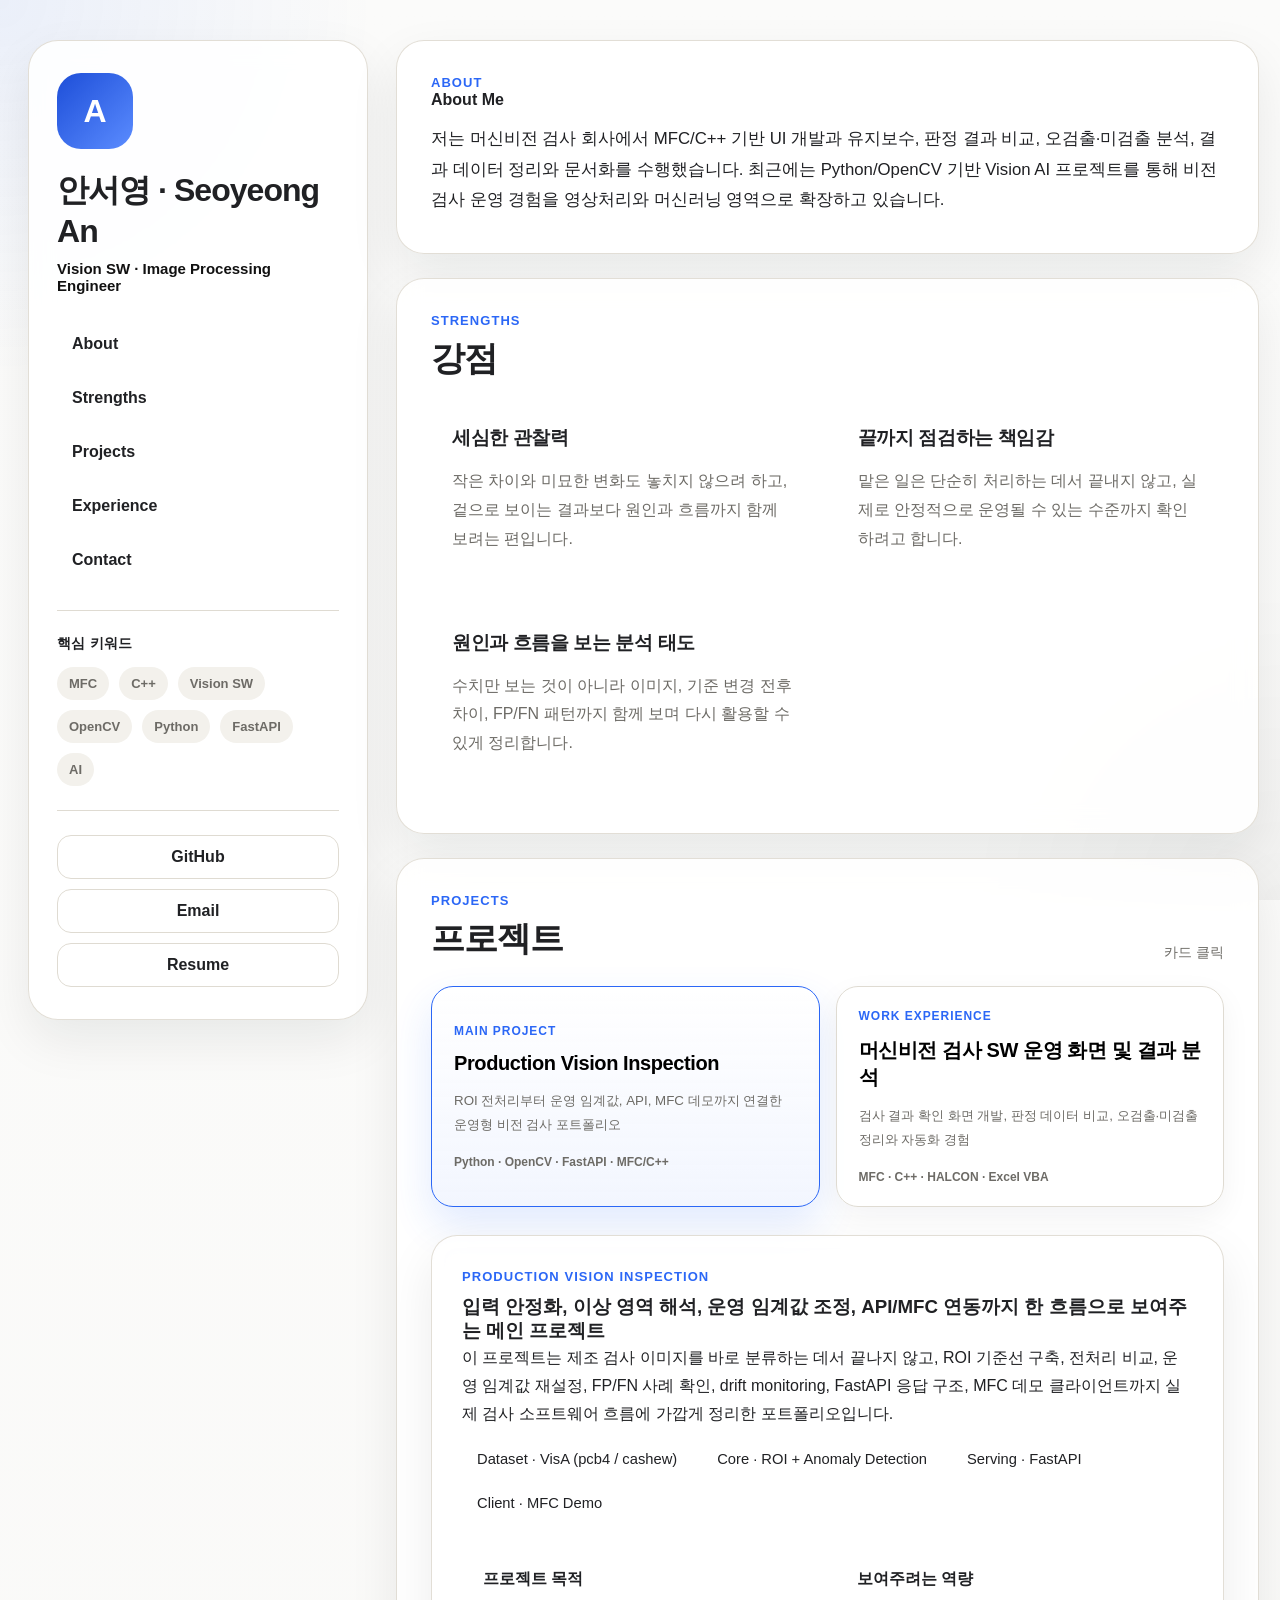
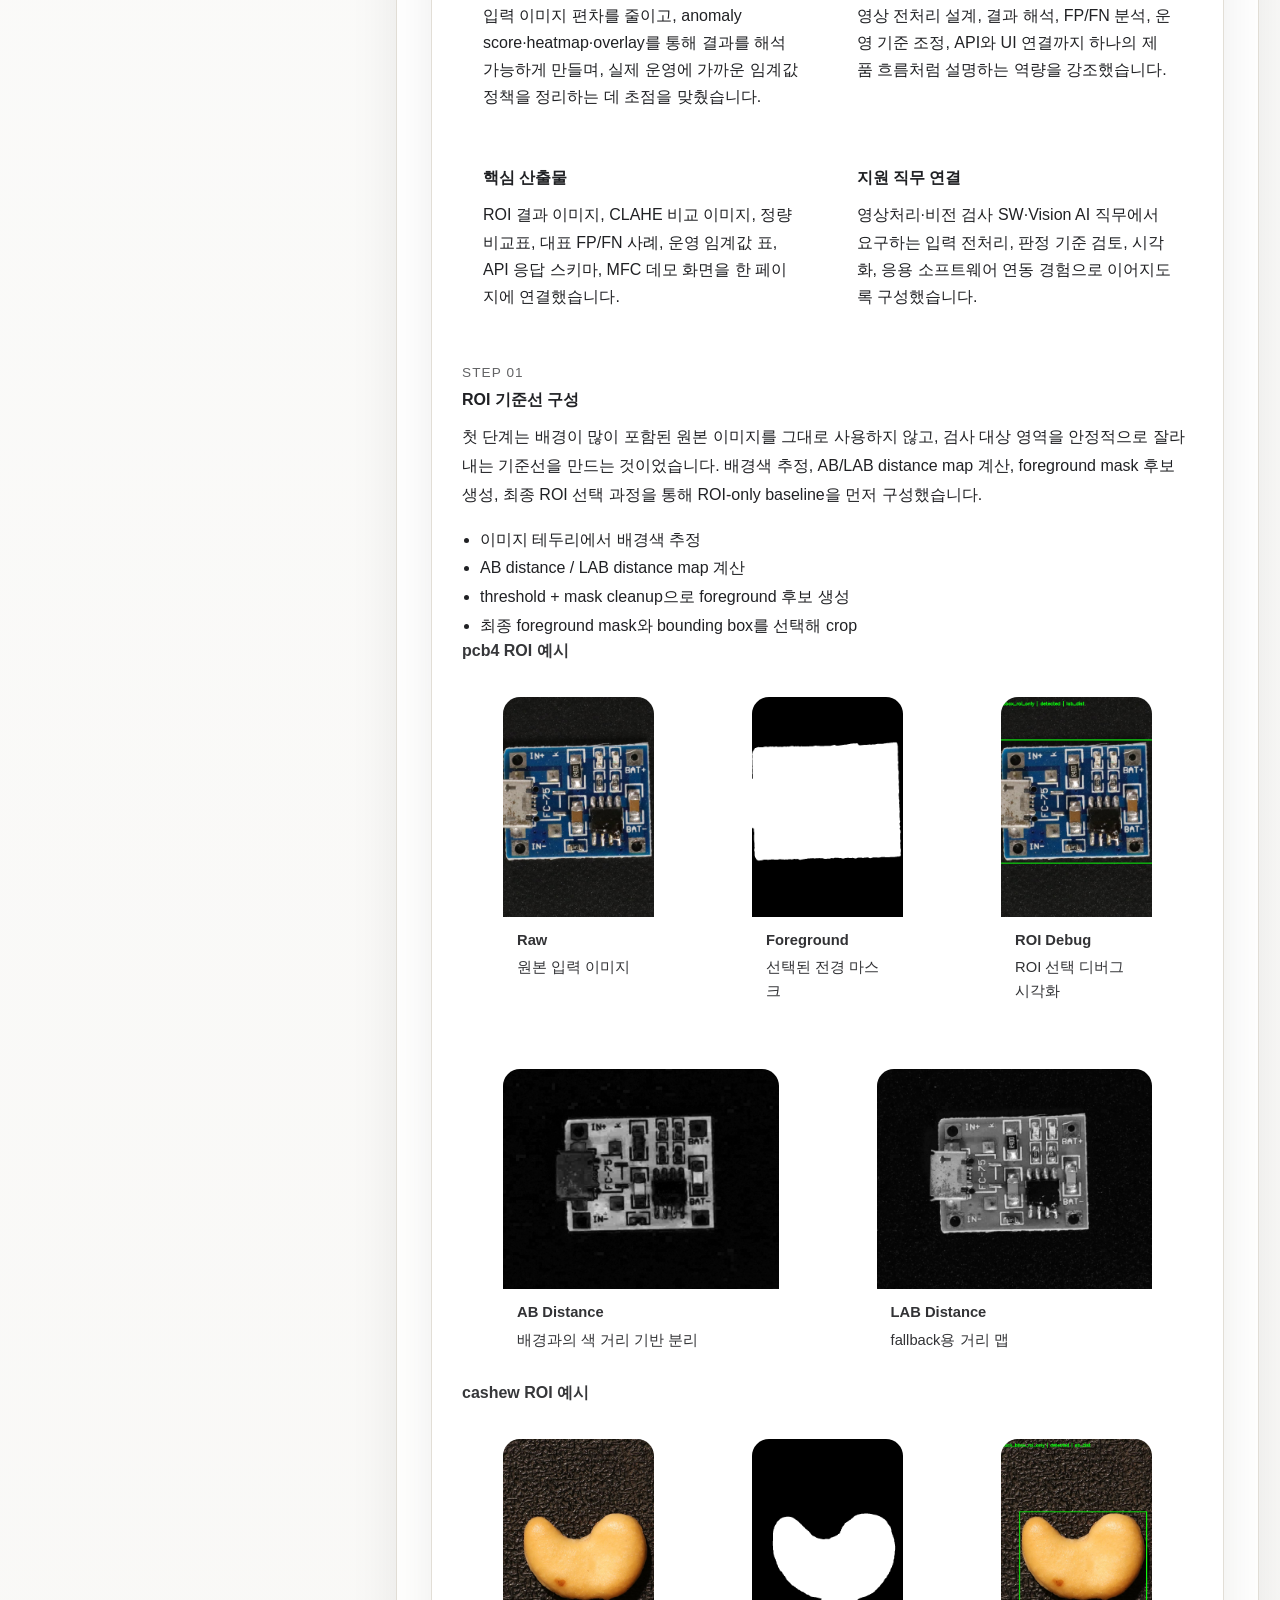
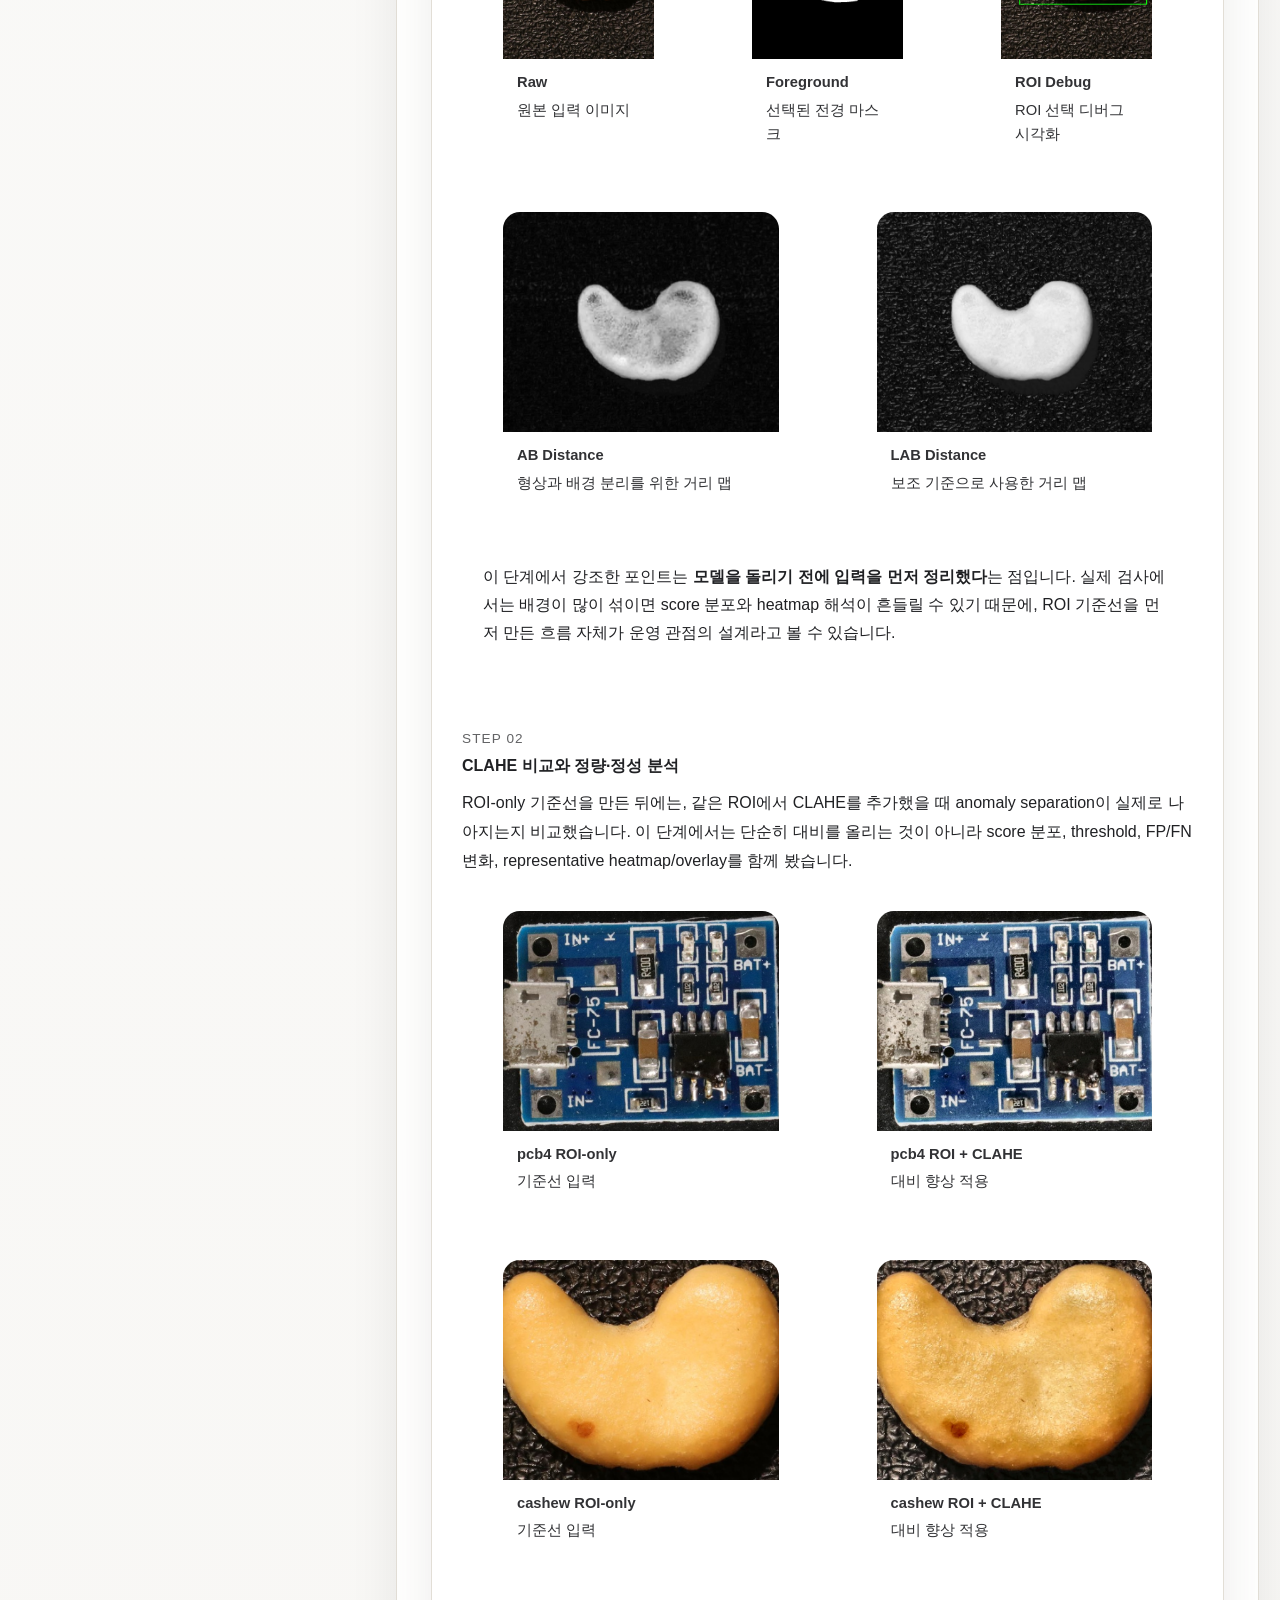
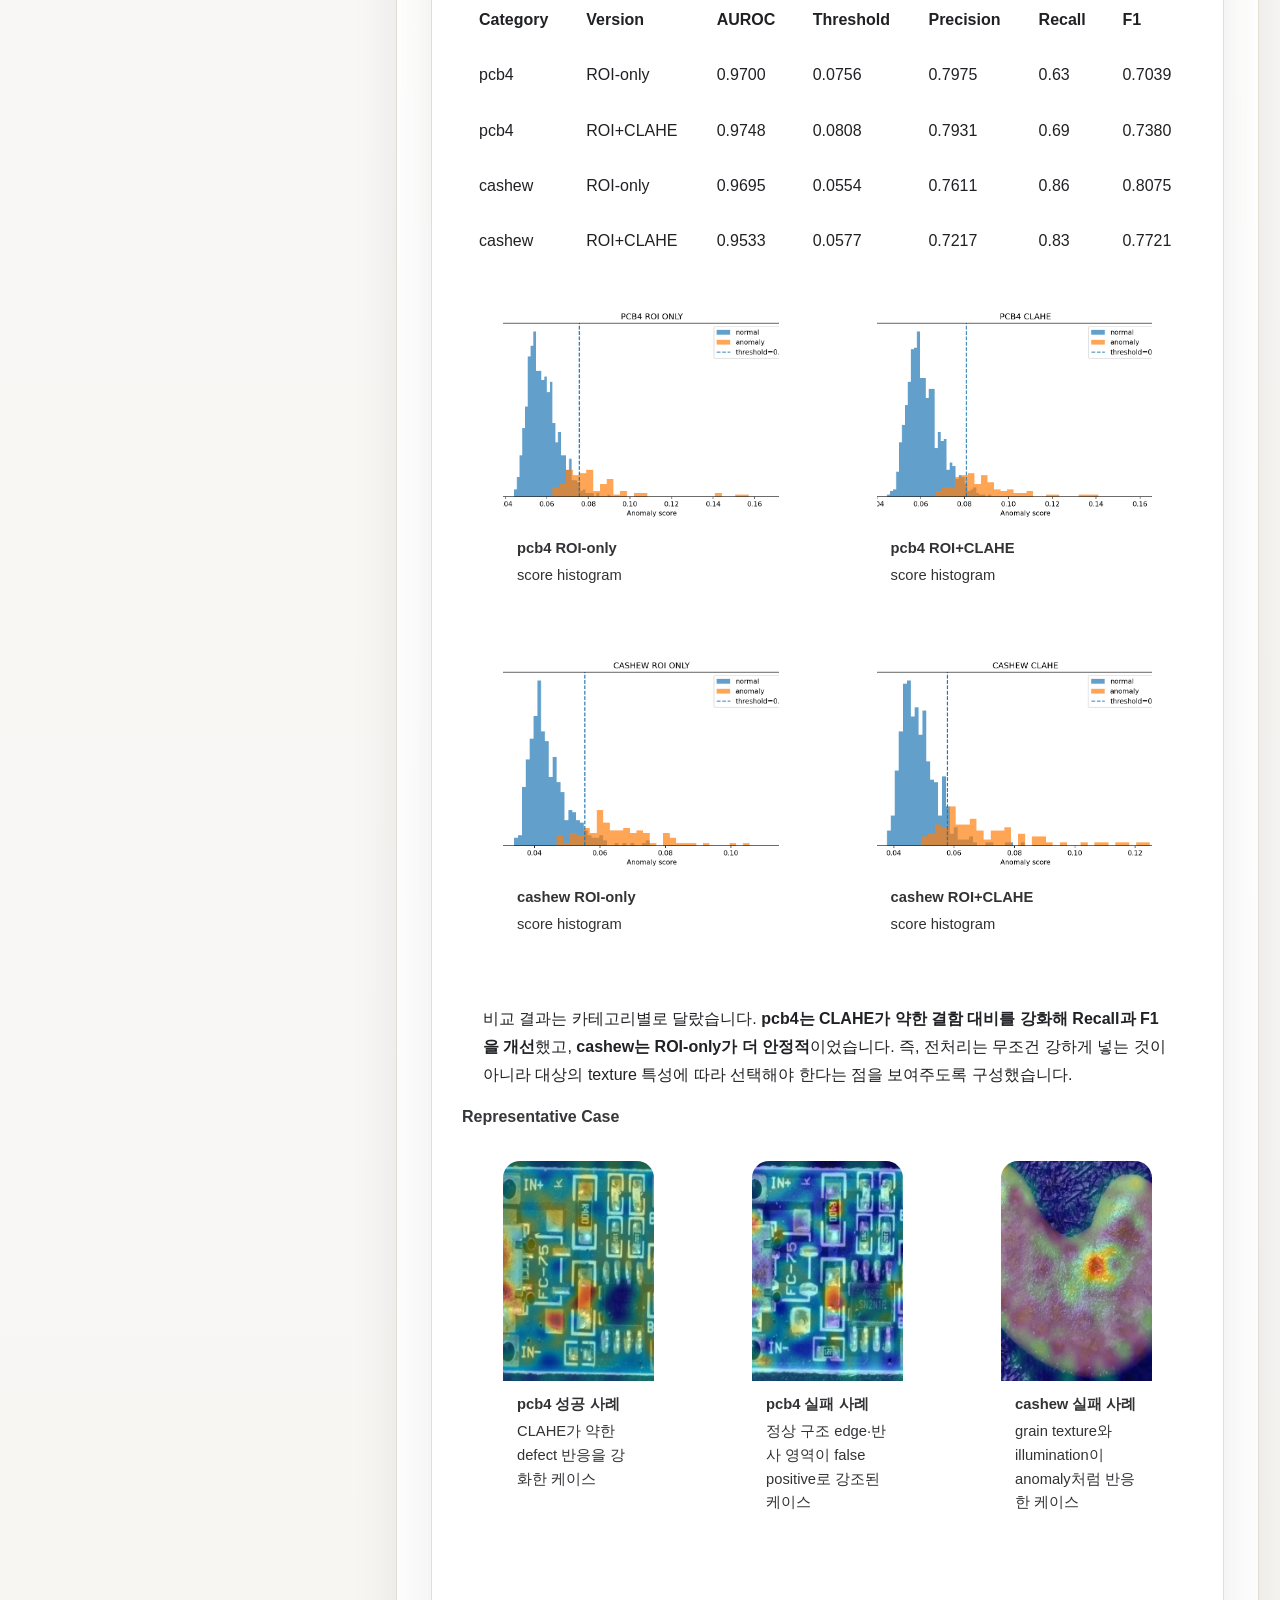
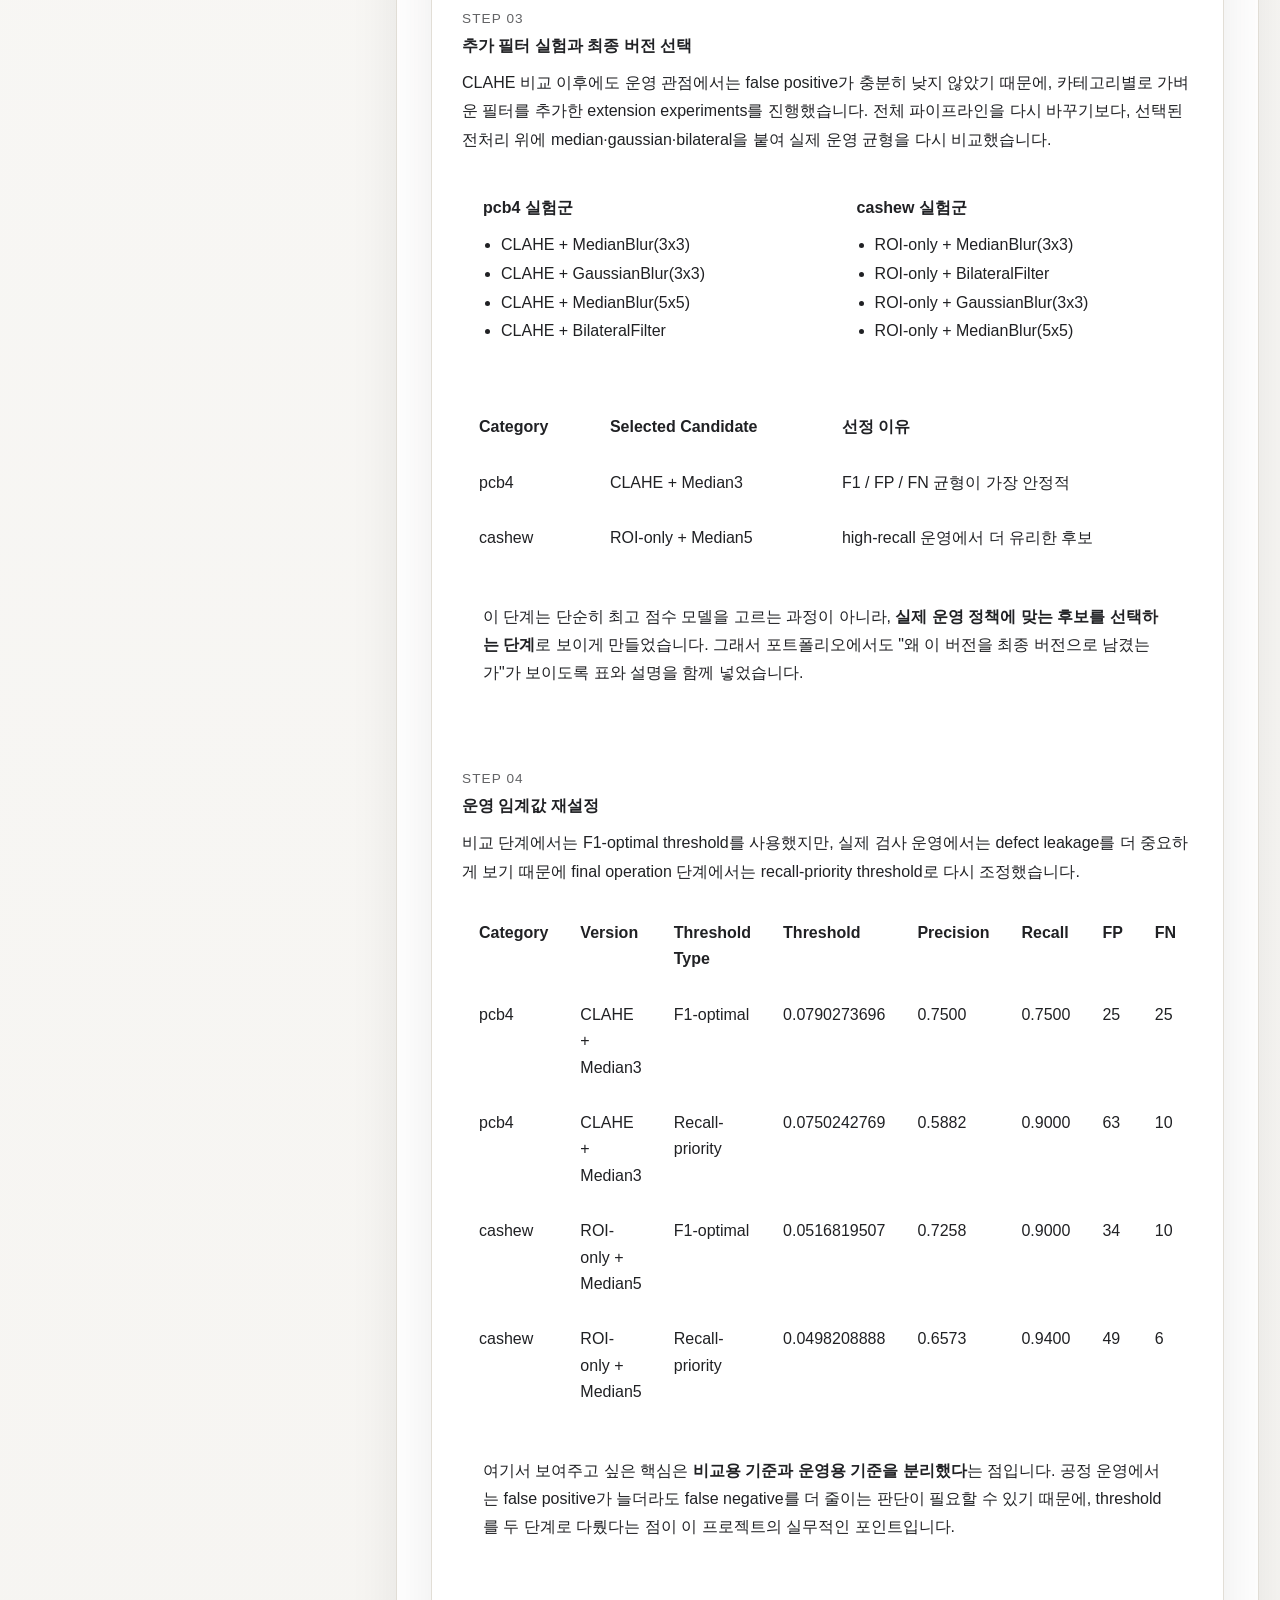
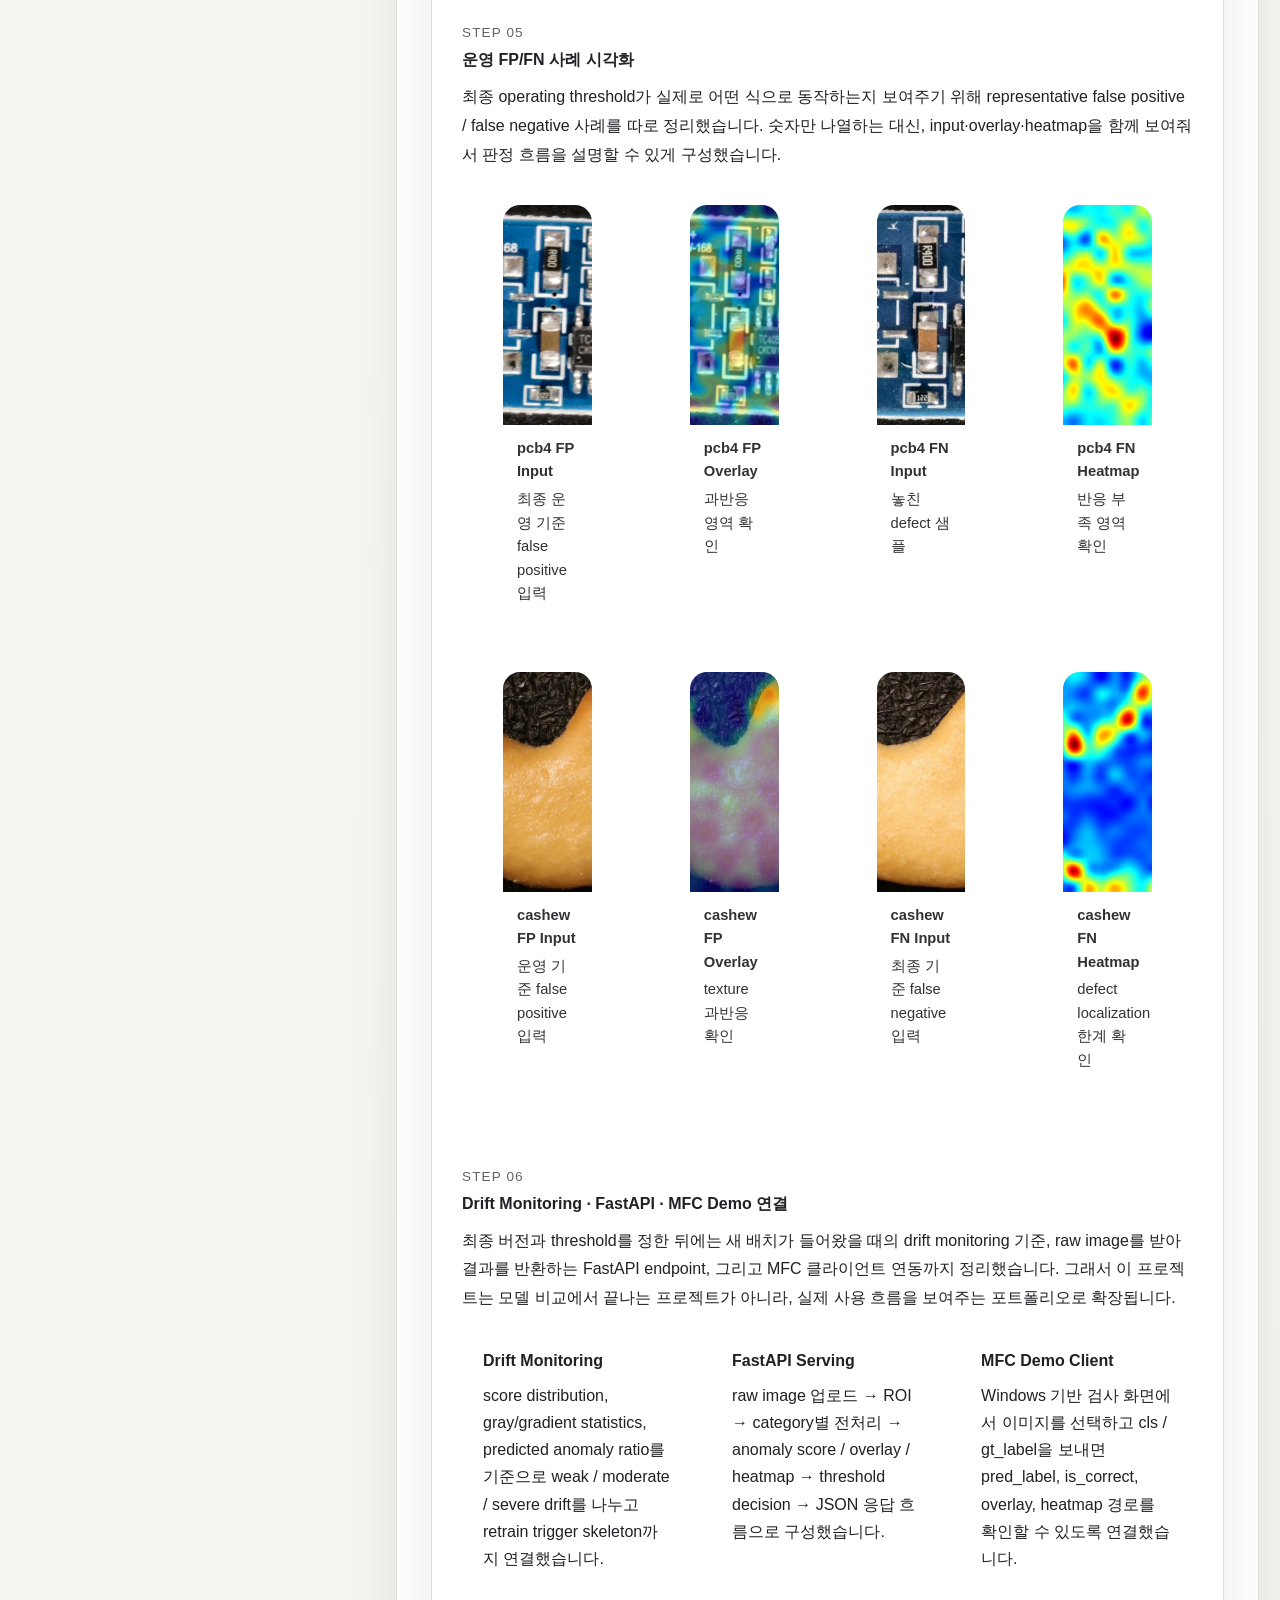
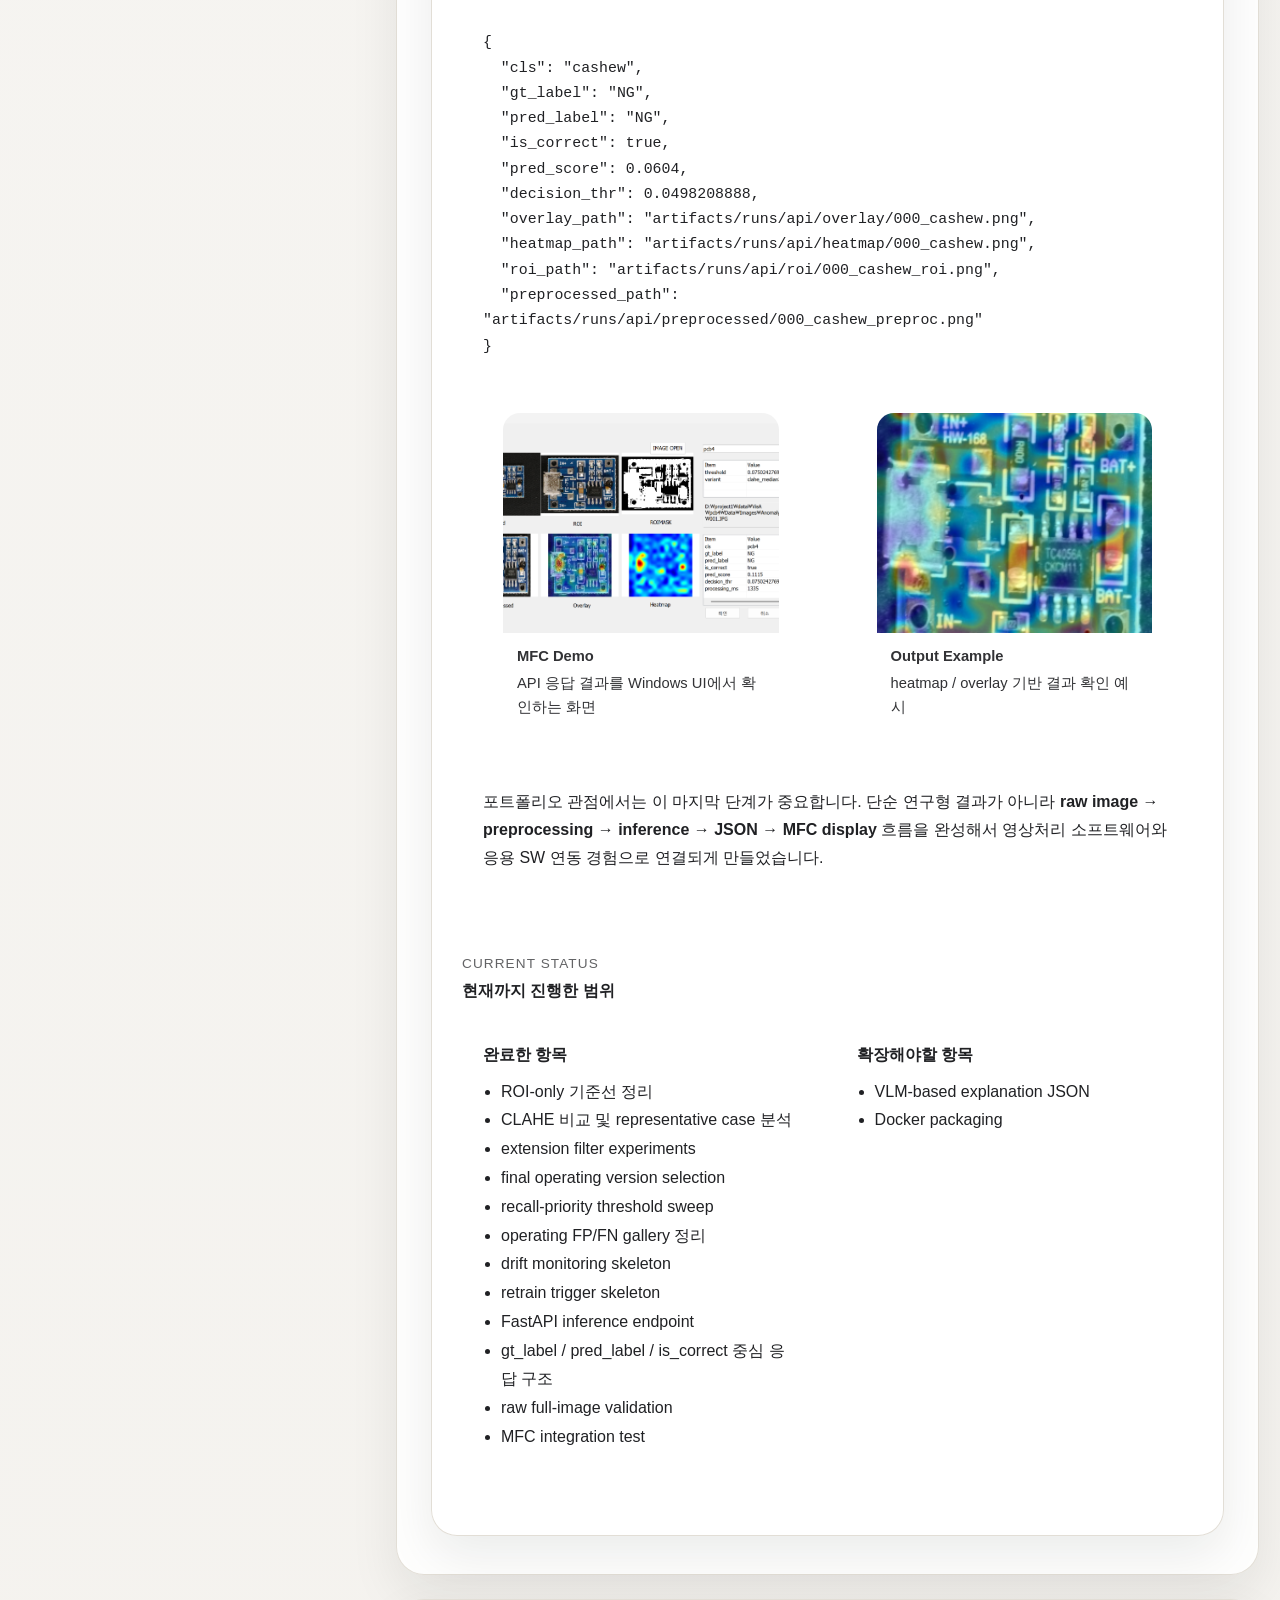
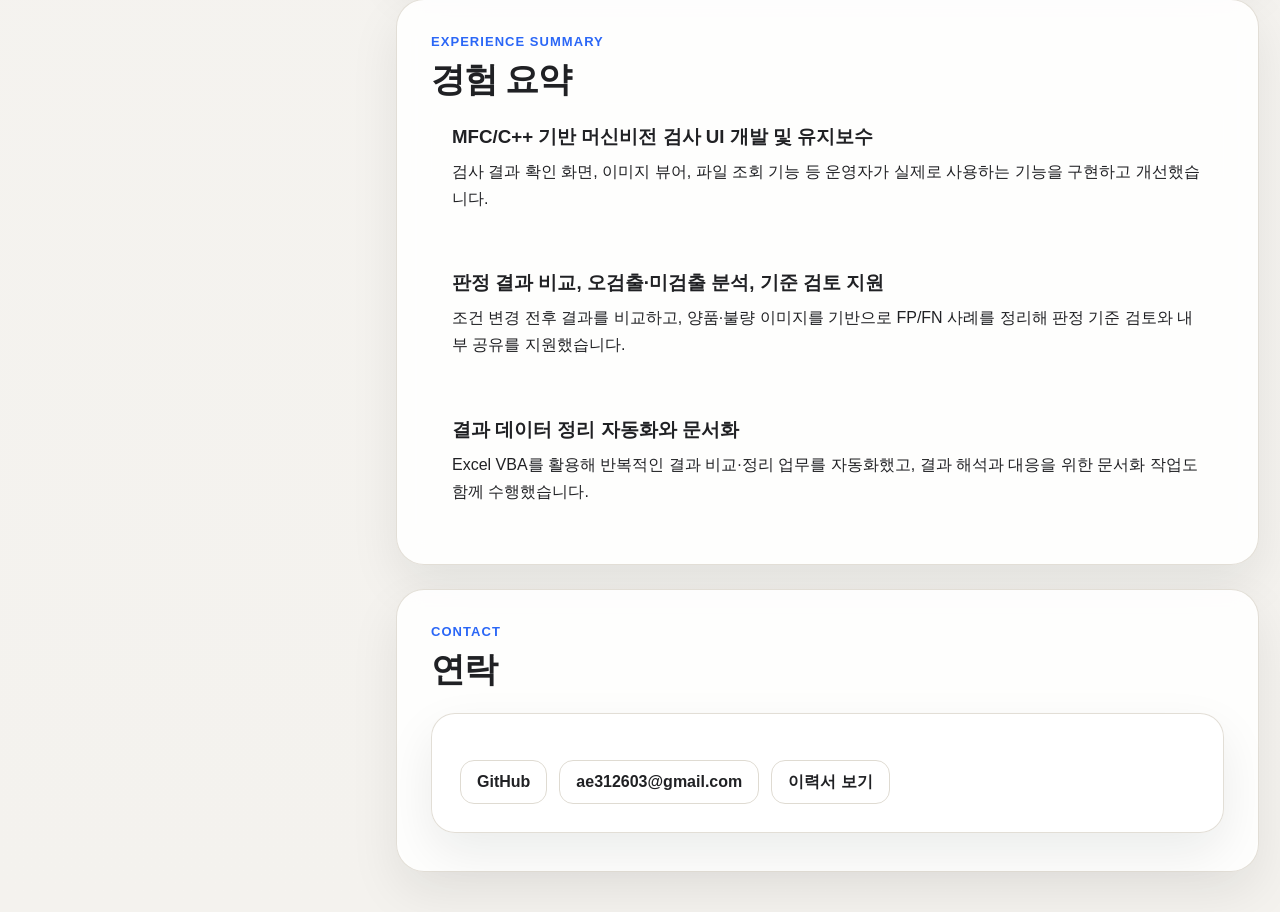
==== commit 572ff5c1: "Update index.html" ====
--- a/index.html
+++ b/index.html
@@ -266,11 +266,6 @@
         <div class="avatar">A</div>
         <h1>안서영 · Seoyeong An</h1>
         <p class="profile-role">Vision SW · Image Processing Engineer</p>
-        <p class="profile-desc">
-          MFC/C++ 기반 검사 소프트웨어 개발과 판정 결과 분석 경험을 바탕으로,
-          영상처리와 머신러닝을 실제 운영 흐름에 연결하는 포트폴리오입니다.
-        </p>
-
         <nav class="side-nav">
           <a href="#about">About</a>
           <a href="#strengths">Strengths</a>
@@ -288,8 +283,7 @@
             <span>OpenCV</span>
             <span>Python</span>
             <span>FastAPI</span>
-            <span>ML</span>
-            <span>FP/FN 분석</span>
+            <span>AI</span>
           </div>
         </div>
 
@@ -304,9 +298,9 @@
     <main class="content">
       <section class="hero section-block" id="about">
         <p class="eyebrow">About</p>
-        <h2 class="hero-title">검사 소프트웨어를 만들고, 결과를 분석해 기준을 정리해 온 개발자입니다.</h2>
+        <h4 class="hero-title">About Me</h2>
         <p class="hero-lead">
-          머신비전 검사 회사에서 MFC/C++ 기반 UI 개발과 유지보수, 판정 결과 비교, 오검출·미검출 분석,
+          저는 머신비전 검사 회사에서 MFC/C++ 기반 UI 개발과 유지보수, 판정 결과 비교, 오검출·미검출 분석,
           결과 데이터 정리와 문서화를 수행했습니다. 최근에는 Python/OpenCV 기반 Vision AI 프로젝트를 통해
           비전 검사 운영 경험을 영상처리와 머신러닝 영역으로 확장하고 있습니다.
         </p>
@@ -339,7 +333,7 @@
             <p class="eyebrow">Projects</p>
             <h2>프로젝트</h2>
           </div>
-          <p class="section-guide">카드를 누르면 아래 상세 설명이 바뀝니다.</p>
+          <p class="section-guide">카드 클릭</p>
         </div>
 
         <div class="project-grid project-grid-2">
@@ -865,17 +859,19 @@
                     <li>final operating version selection</li>
                     <li>recall-priority threshold sweep</li>
                     <li>operating FP/FN gallery 정리</li>
-                  </ul>
-                </div>
-                <div class="info-card">
-                  <h4>연결 완료 항목</h4>
-                  <ul class="bullet-list">
                     <li>drift monitoring skeleton</li>
                     <li>retrain trigger skeleton</li>
                     <li>FastAPI inference endpoint</li>
                     <li>gt_label / pred_label / is_correct 중심 응답 구조</li>
                     <li>raw full-image validation</li>
                     <li>MFC integration test</li>
+                  </ul>
+                </div>
+                <div class="info-card">
+                  <h4>확장해야할 항목</h4>
+                  <ul class="bullet-list">
+                    <li>VLM-based explanation JSON</li>
+                    <li>Docker packaging</li>
                   </ul>
                 </div>
               </div>
@@ -975,7 +971,6 @@
           <h2>연락</h2>
         </div>
         <div class="contact-box">
-          <p>비전 검사 SW, 영상처리, Vision AI, 운영형 영상 소프트웨어 포지션에 관심이 있습니다.</p>
           <div class="contact-links">
             <a href="https://github.com/ansiaa" target="_blank" rel="noreferrer">GitHub</a>
             <a href="mailto:ae312603@gmail.com">ae312603@gmail.com</a>
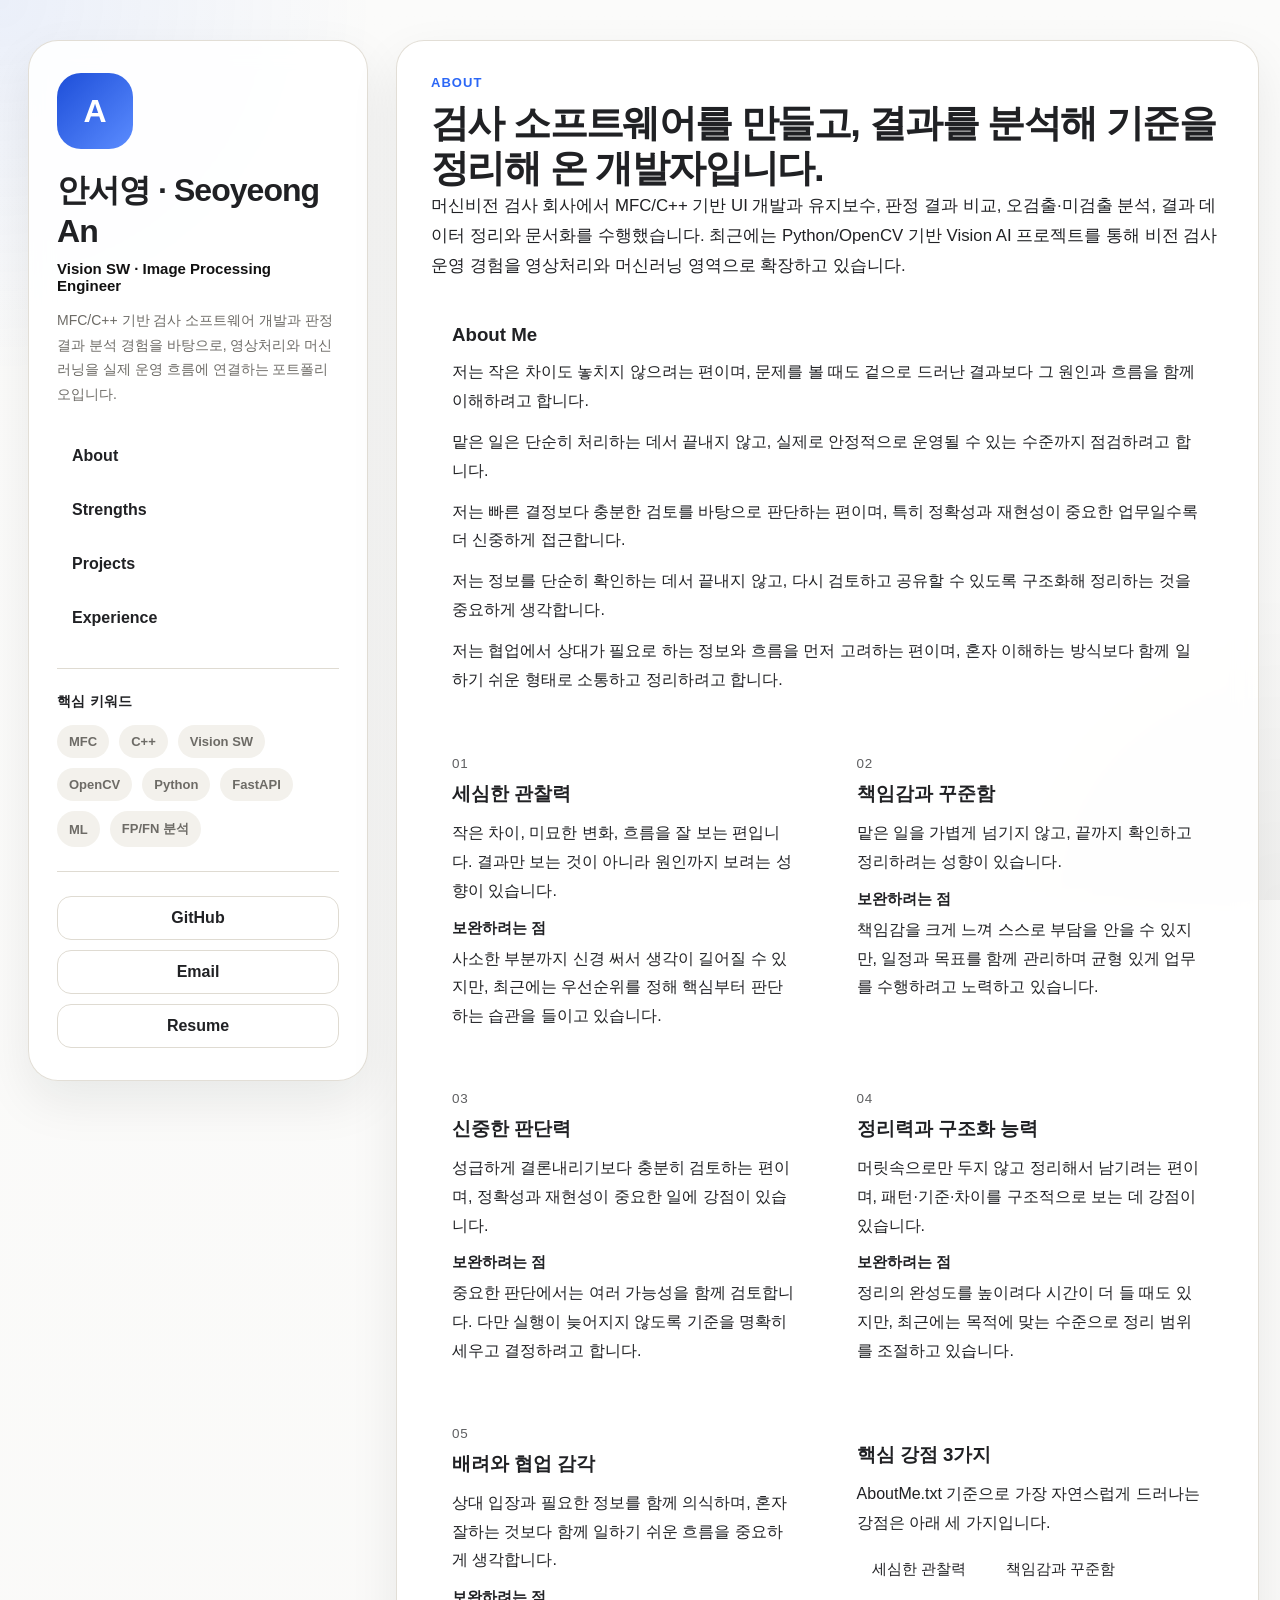
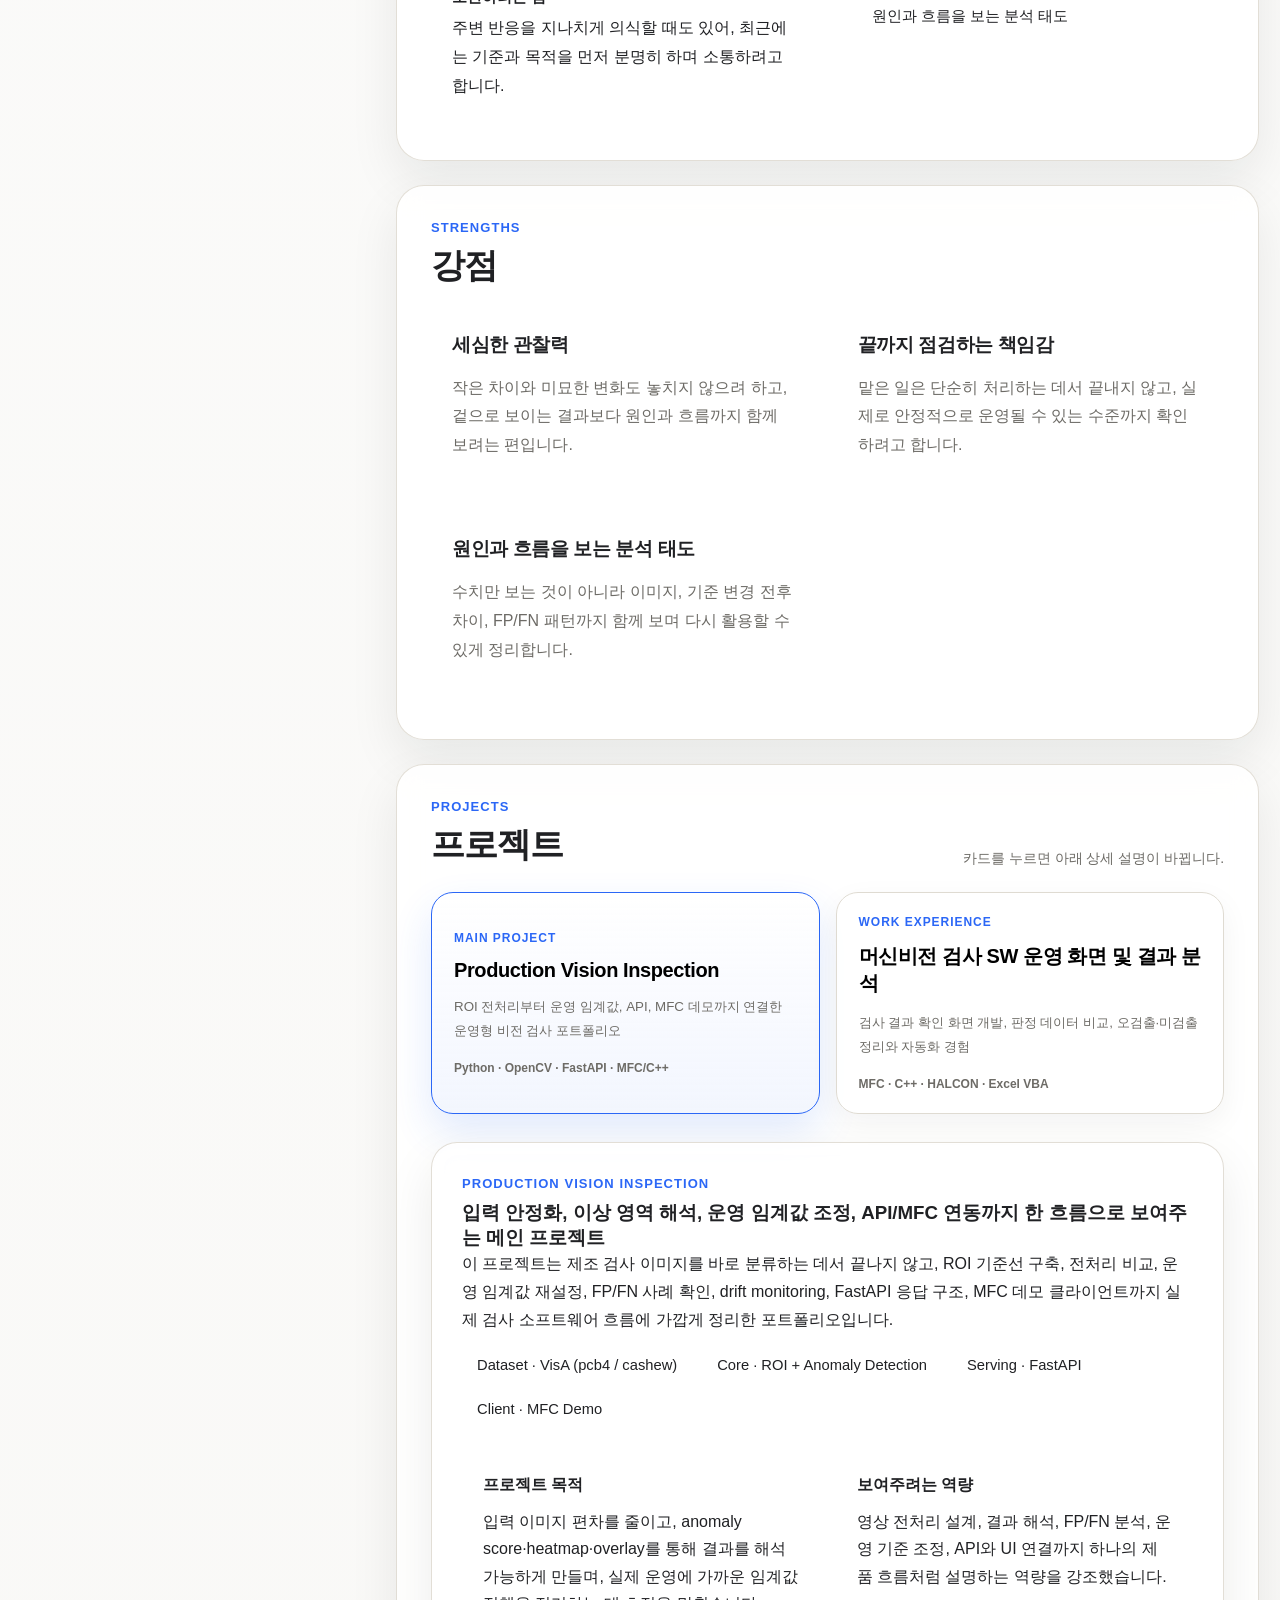
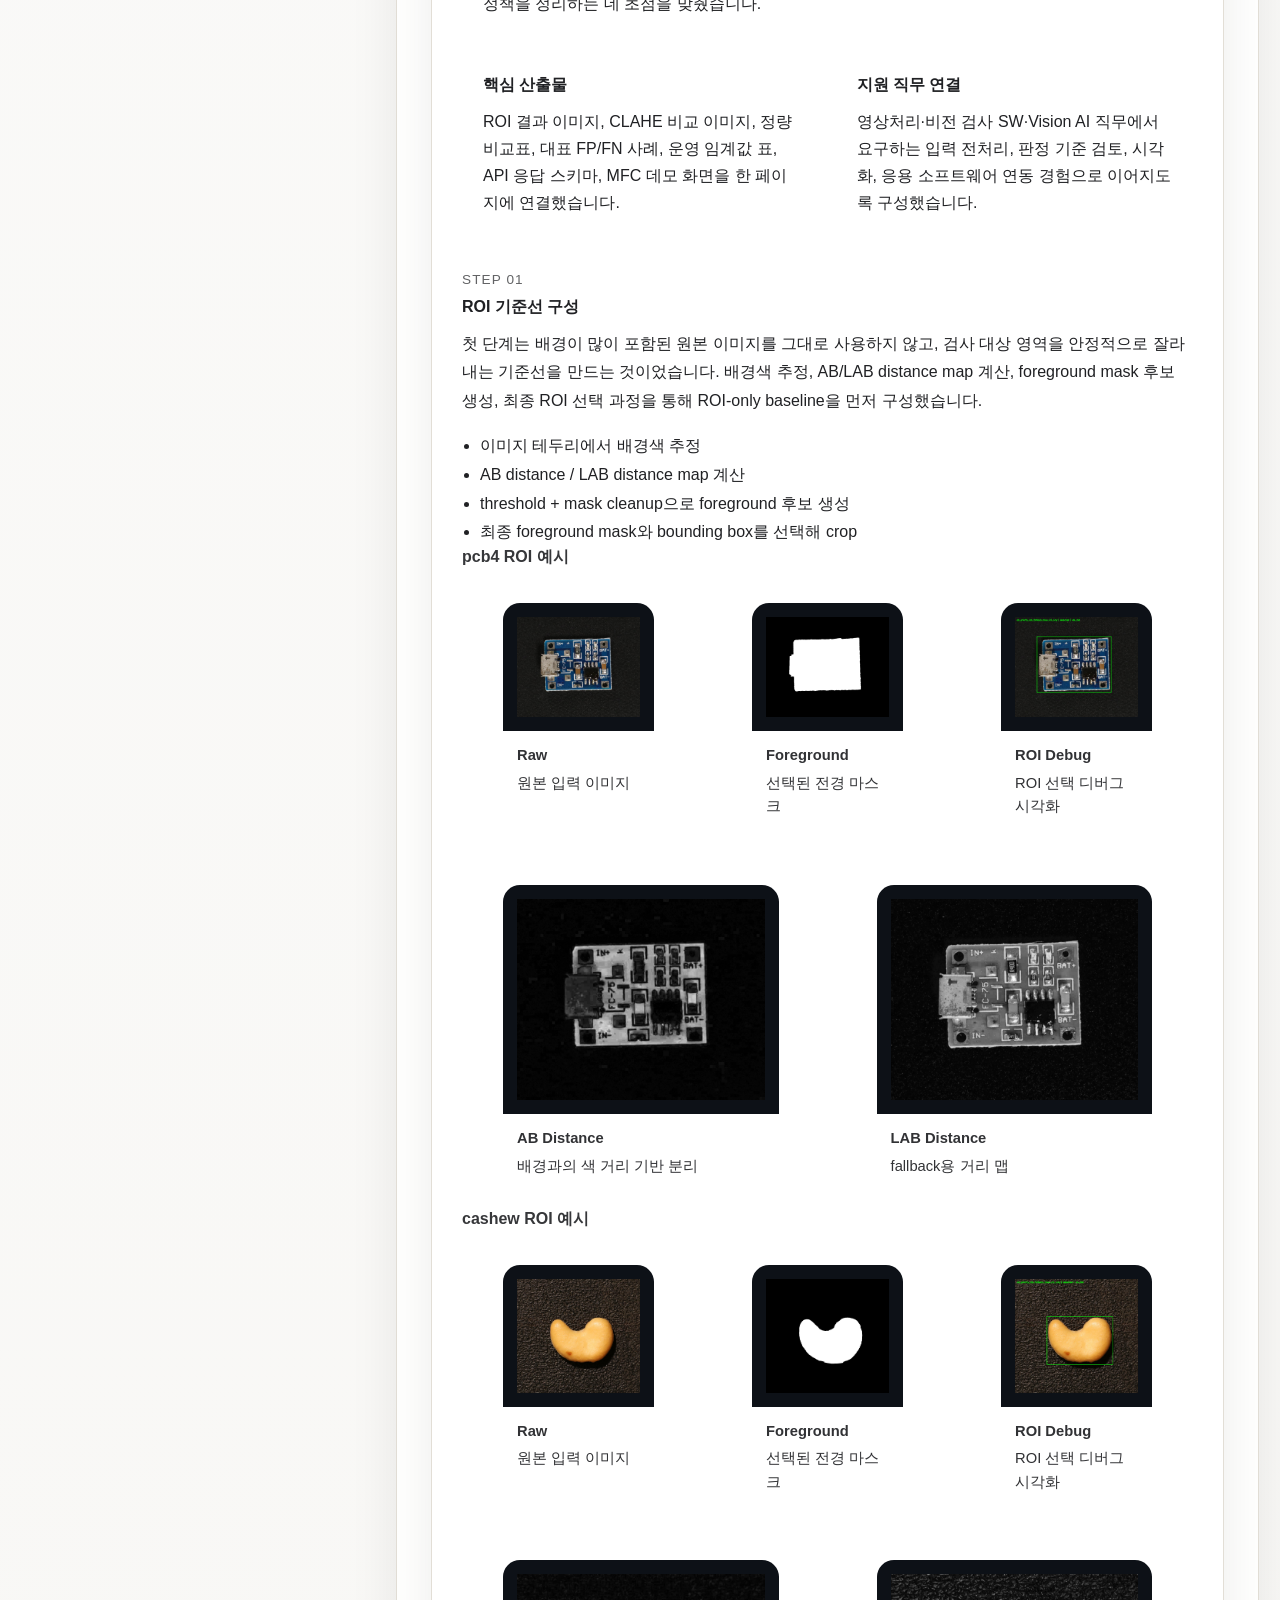
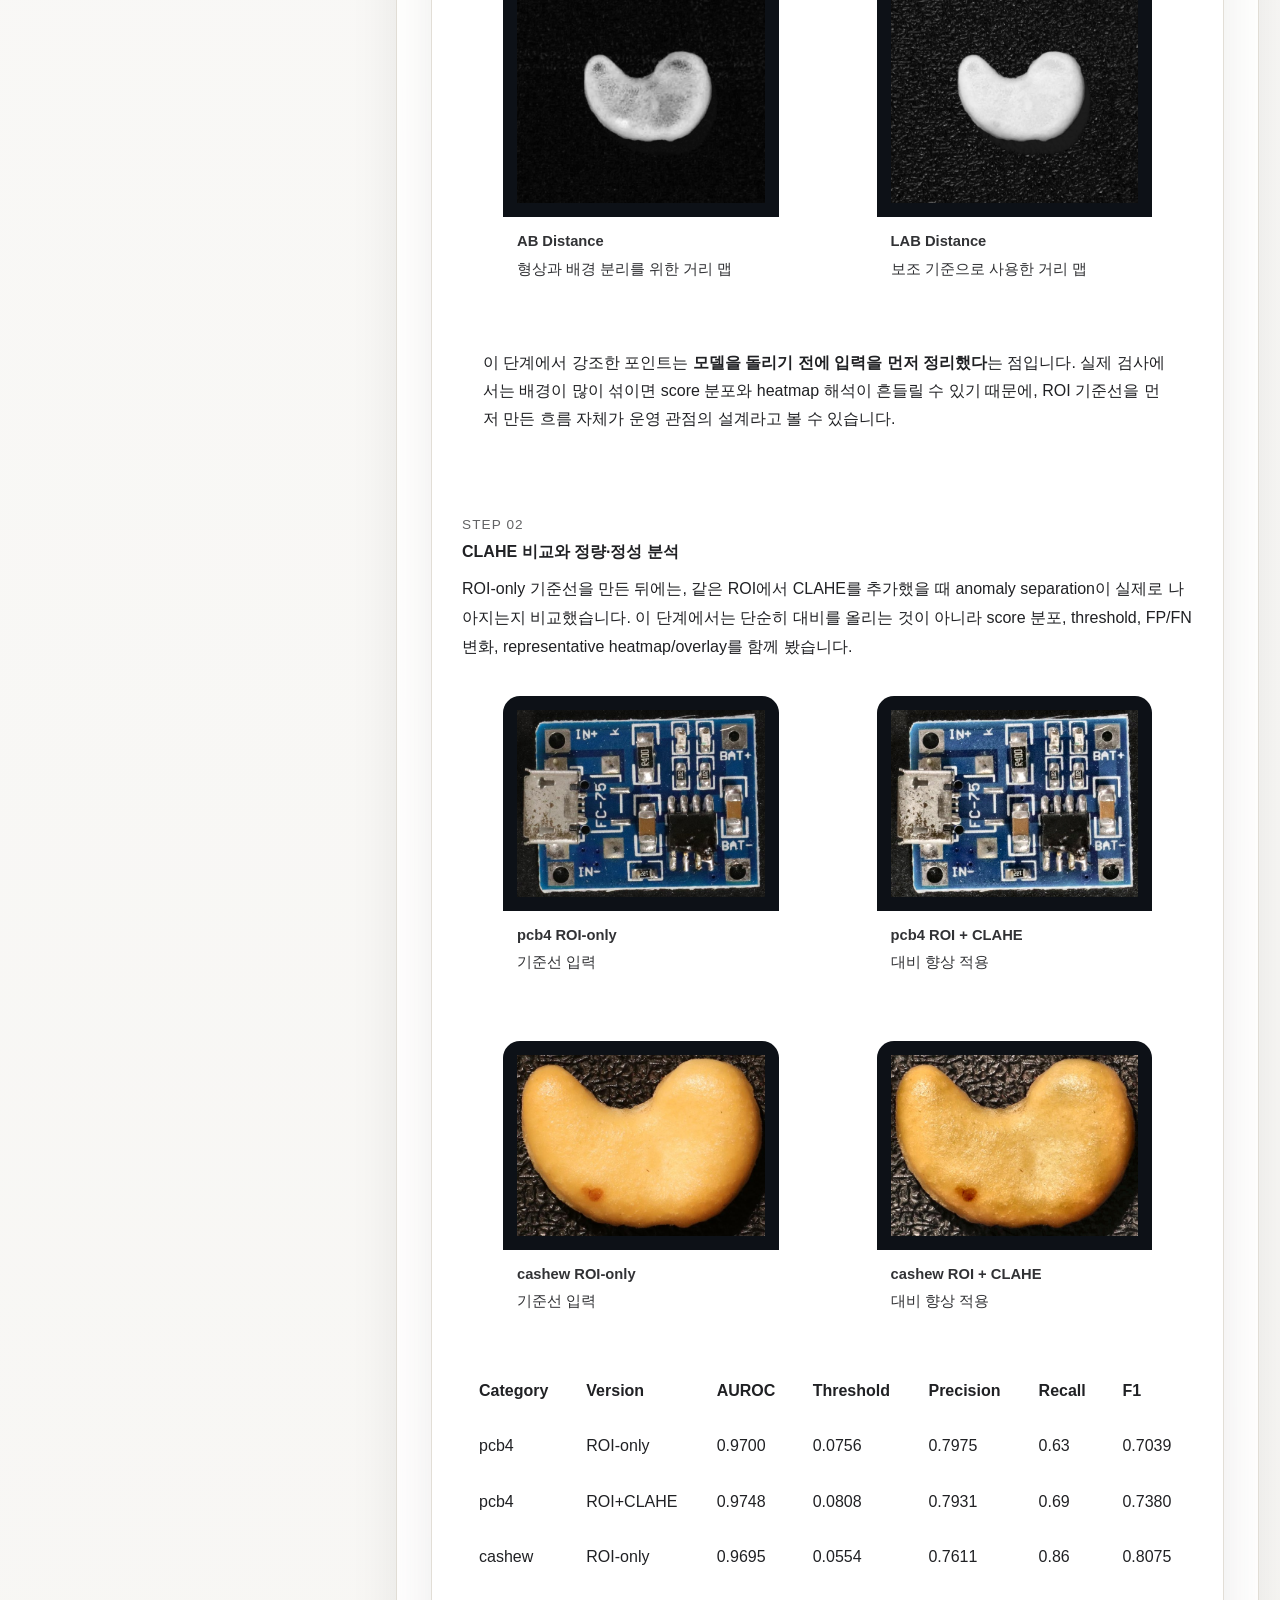
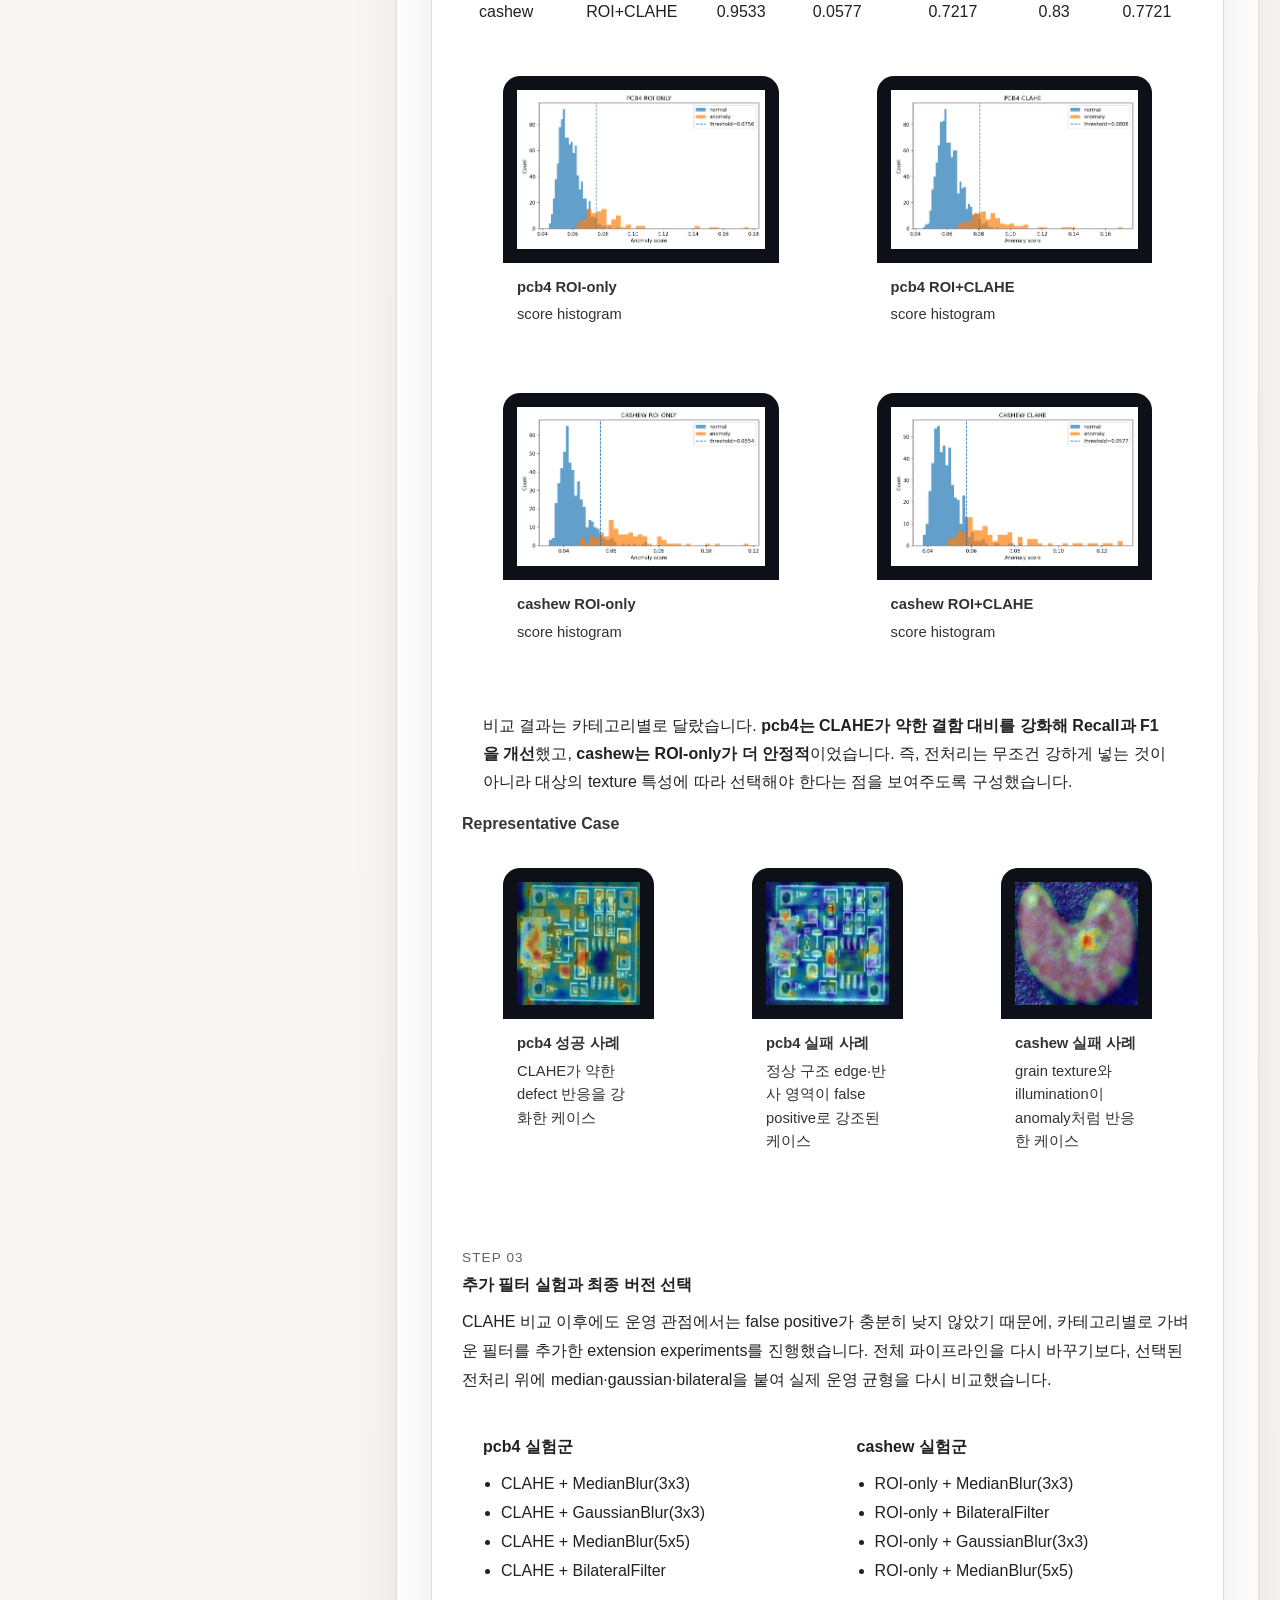
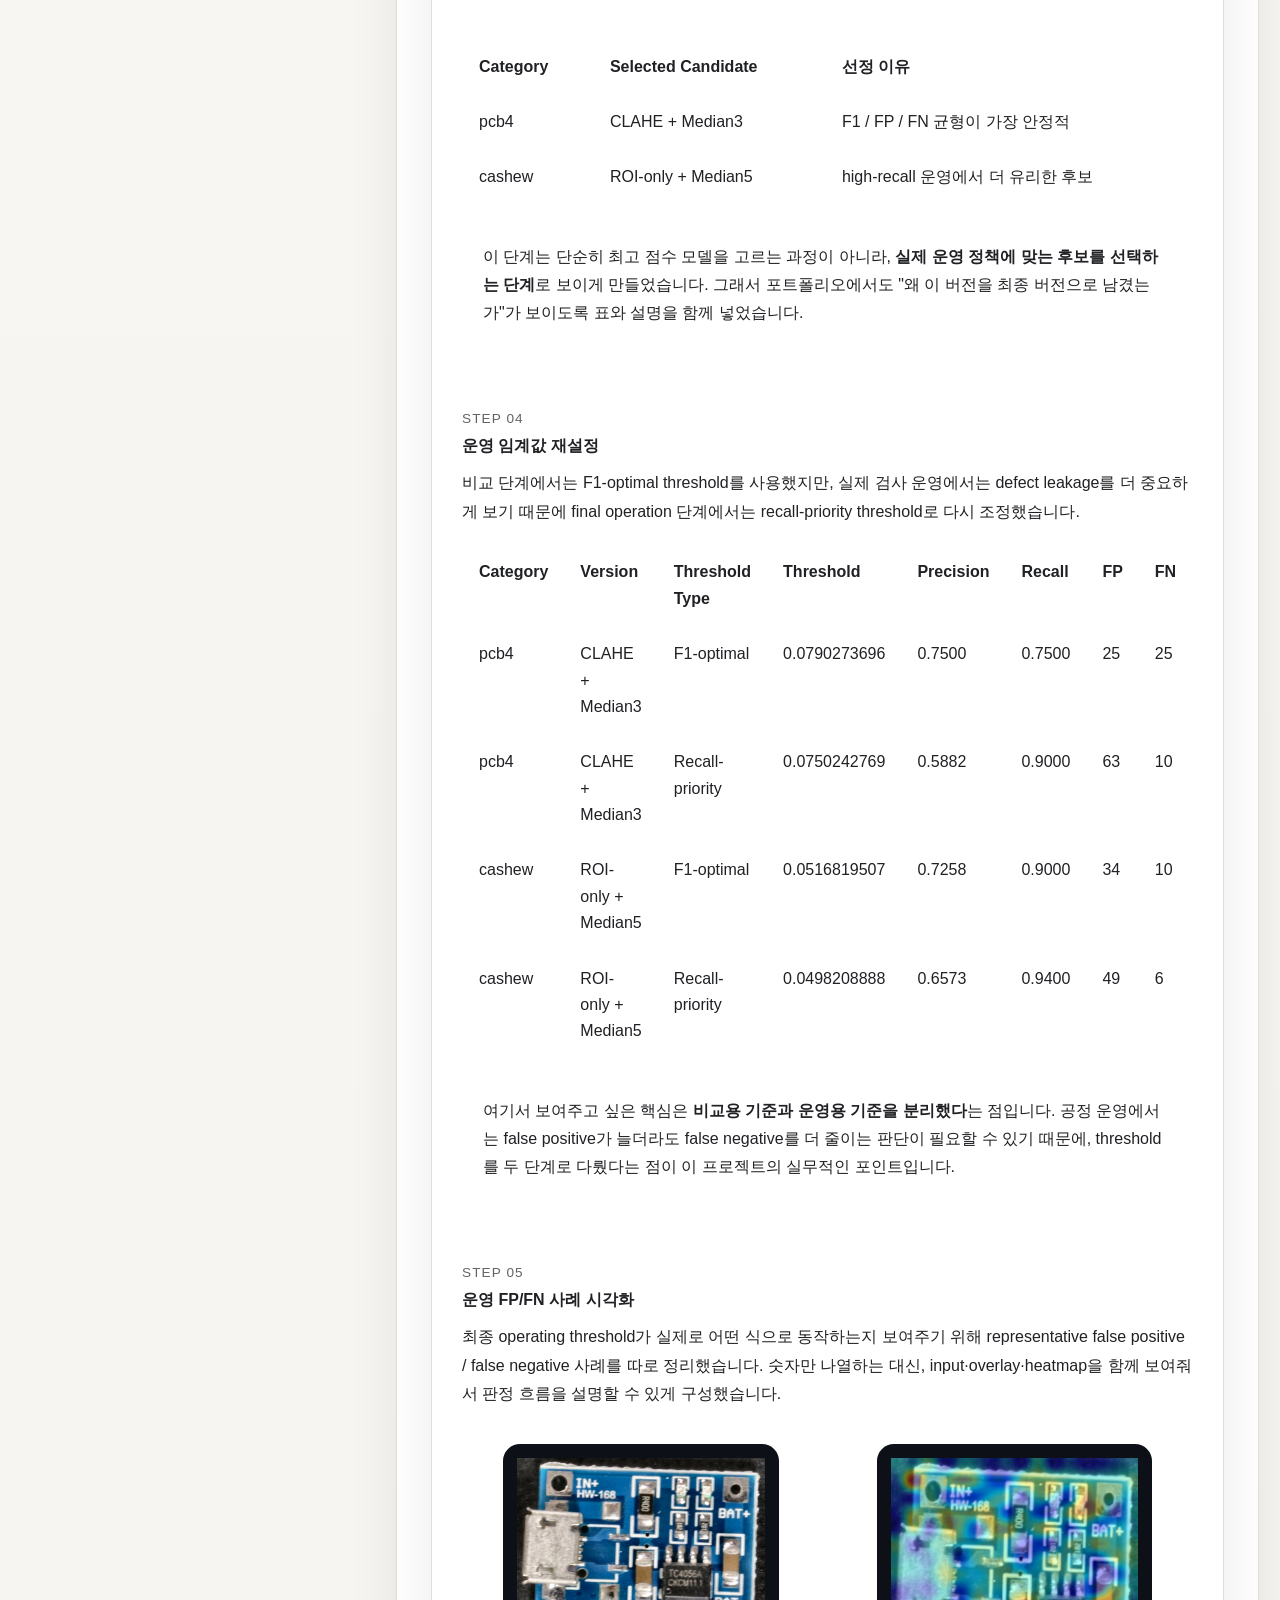
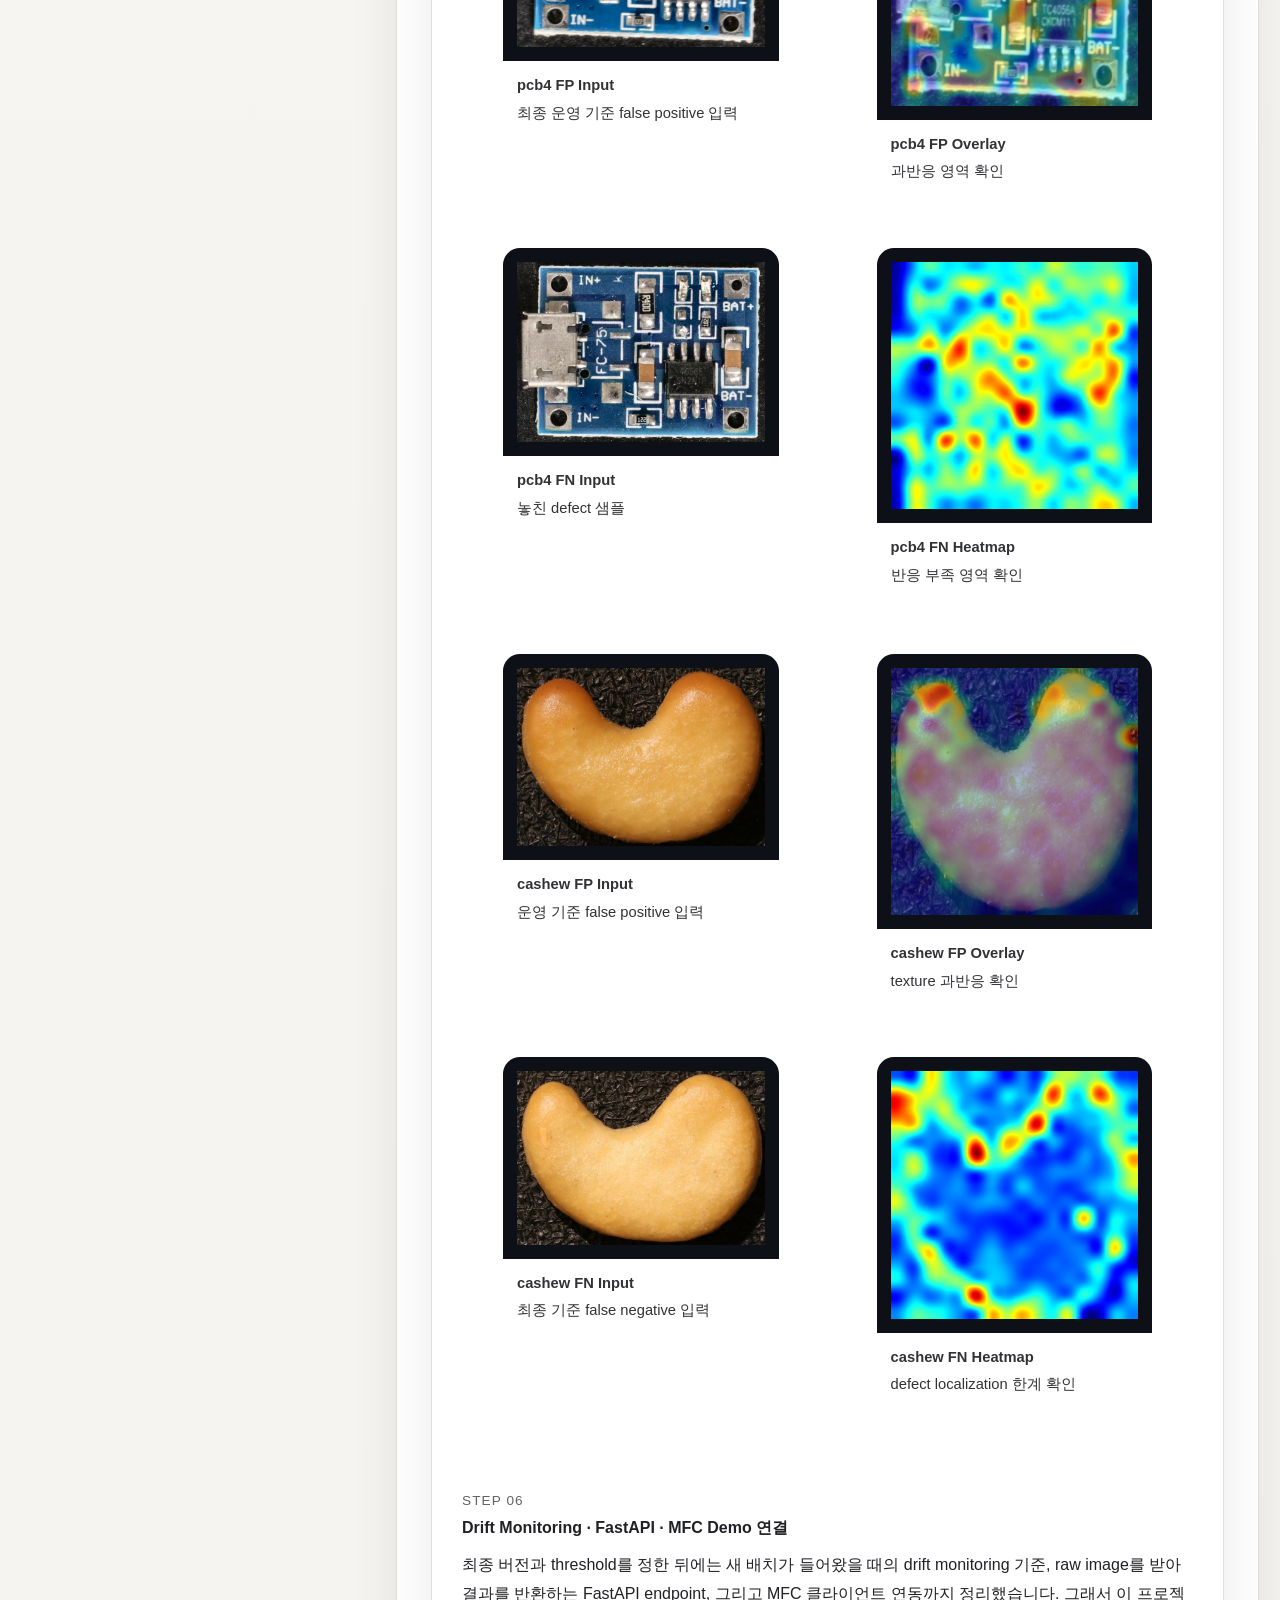
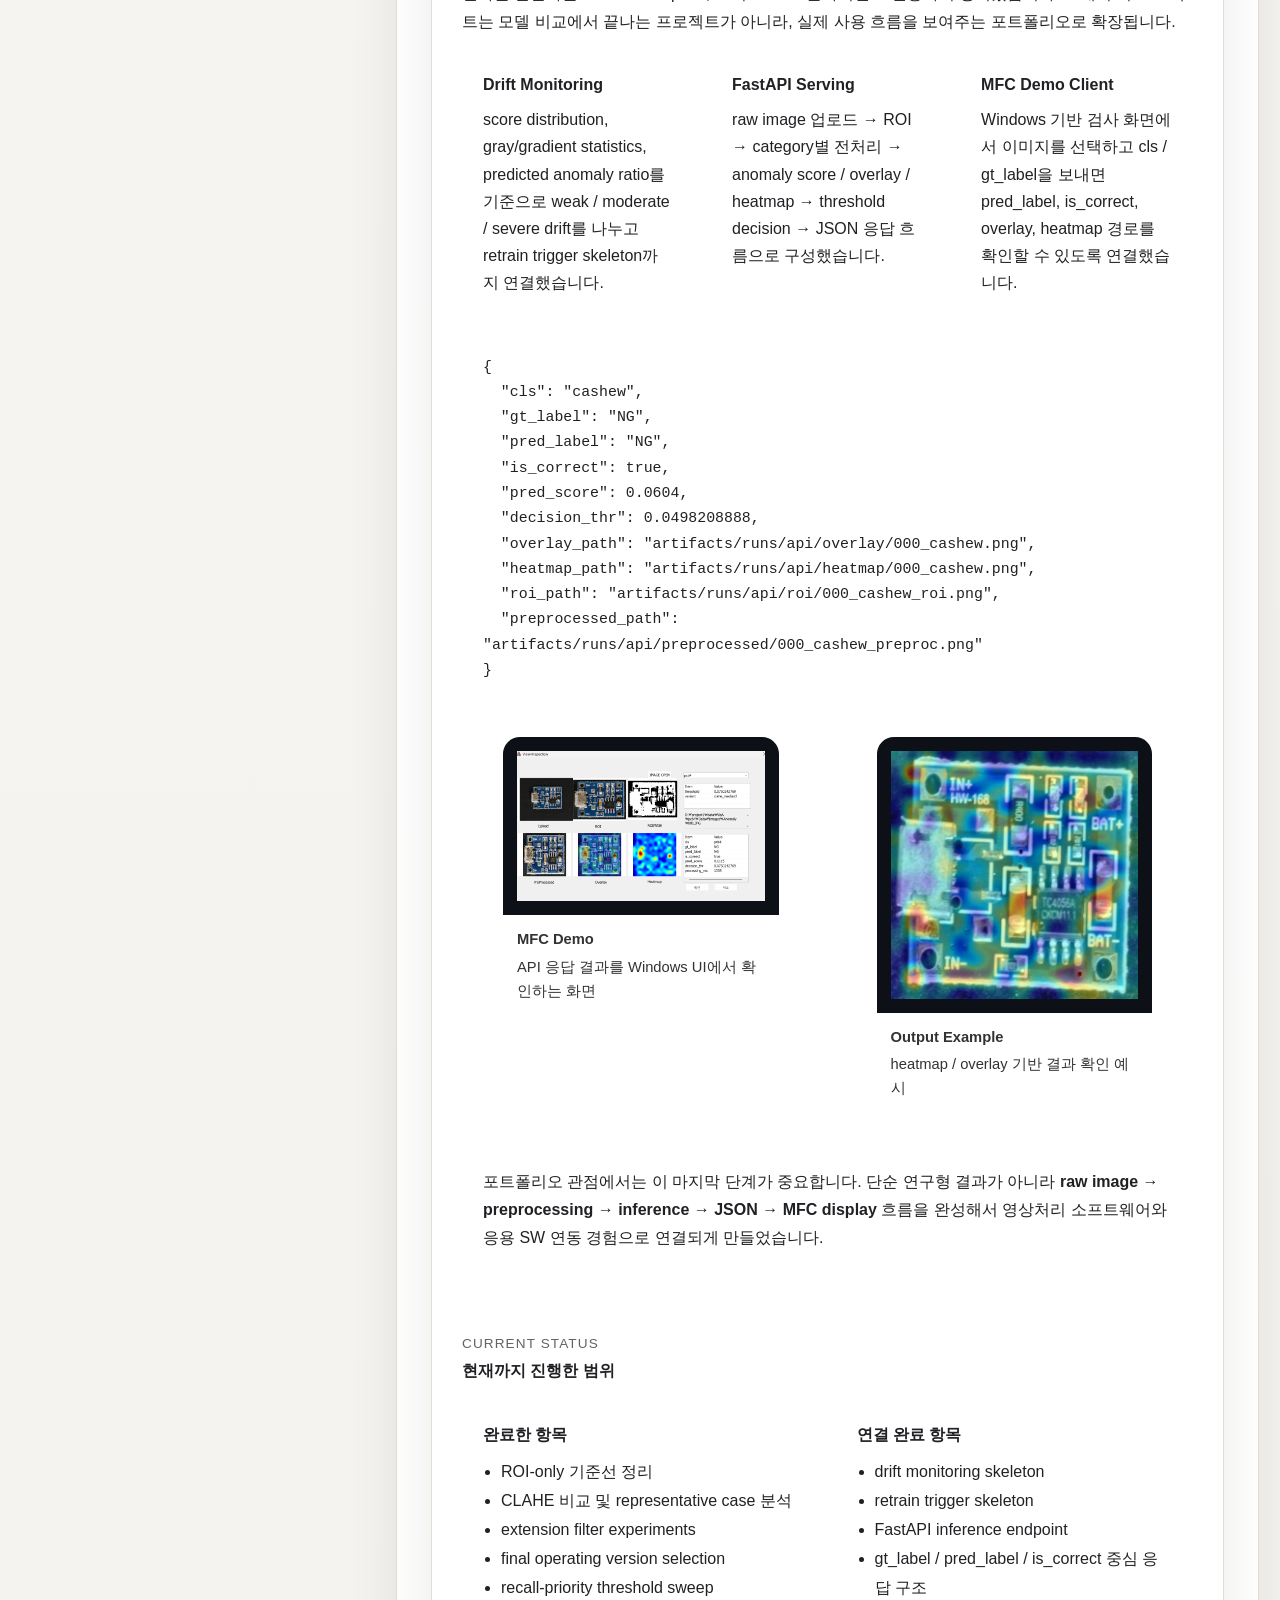
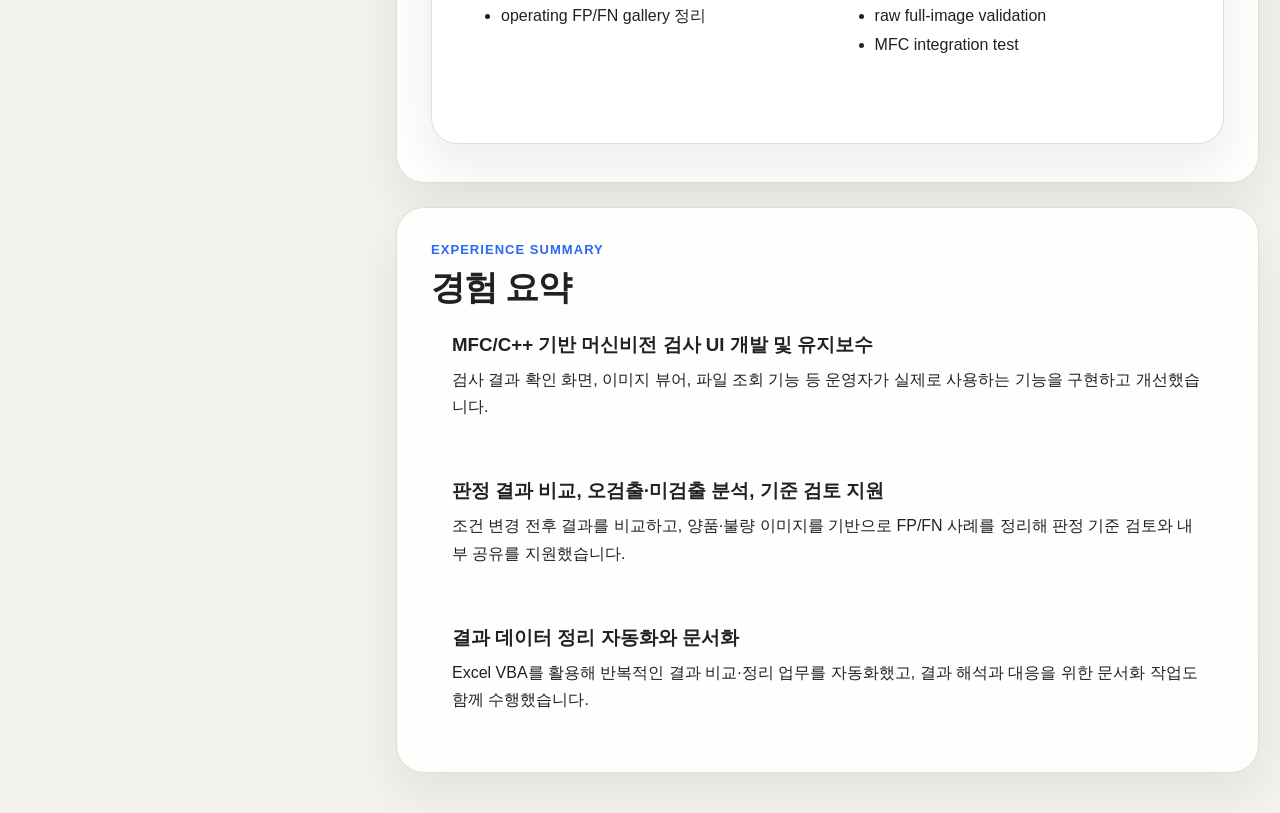
==== commit 4772e4a3: "Refactor layout and styles in index.html" ====
--- a/index.html
+++ b/index.html
@@ -128,23 +128,27 @@
       grid-template-columns: repeat(2, minmax(0, 1fr));
     }
     .media-grid.media-grid-4 {
-      grid-template-columns: repeat(4, minmax(0, 1fr));
+      grid-template-columns: repeat(2, minmax(0, 1fr));
     }
     .media-card {
       border: 1px solid rgba(255,255,255,0.08);
       border-radius: 18px;
       overflow: hidden;
       background: rgba(255,255,255,0.02);
+      display: flex;
+      flex-direction: column;
     }
     .media-card img {
       display: block;
       width: 100%;
-      height: 220px;
-      object-fit: cover;
+      height: auto;
+      object-fit: contain;
       background: #0d1117;
+      padding: 14px;
+      box-sizing: border-box;
     }
     .media-card figcaption {
-      padding: 12px 14px 14px;
+      padding: 0 14px 14px;
       font-size: 0.92rem;
       line-height: 1.6;
       opacity: 0.92;
@@ -152,6 +156,10 @@
     .media-card strong {
       display: block;
       margin-bottom: 4px;
+    }
+    .media-card figcaption {
+      border-top: 1px solid rgba(255,255,255,0.06);
+      padding-top: 12px;
     }
     .note-box,
     .callout-box,
@@ -239,6 +247,71 @@
     .experience-list p {
       margin: 0;
       line-height: 1.7;
+    }
+
+    .about-intro-card,
+    .about-detail-card,
+    .about-summary-card {
+      border: 1px solid rgba(255,255,255,0.08);
+      border-radius: 18px;
+      background: rgba(255,255,255,0.02);
+      padding: 20px;
+    }
+    .about-intro-card {
+      margin-top: 22px;
+    }
+    .about-intro-card h3,
+    .about-detail-card h3,
+    .about-summary-card h3 {
+      margin: 0 0 12px;
+    }
+    .about-intro-card p,
+    .about-detail-card p,
+    .about-summary-card p {
+      margin: 0 0 12px;
+      line-height: 1.8;
+    }
+    .about-intro-card p:last-child,
+    .about-detail-card p:last-child,
+    .about-summary-card p:last-child {
+      margin-bottom: 0;
+    }
+    .about-detail-grid {
+      display: grid;
+      grid-template-columns: repeat(2, minmax(0, 1fr));
+      gap: 16px;
+      margin-top: 18px;
+    }
+    .about-detail-card .about-label {
+      display: inline-block;
+      margin-bottom: 10px;
+      font-size: 0.84rem;
+      letter-spacing: 0.06em;
+      text-transform: uppercase;
+      opacity: 0.72;
+    }
+    .about-detail-card strong {
+      display: block;
+      margin: 12px 0 6px;
+      font-size: 0.95rem;
+    }
+    .about-summary-card {
+      margin-top: 18px;
+    }
+    .about-summary-tags {
+      display: flex;
+      flex-wrap: wrap;
+      gap: 10px;
+      margin-top: 14px;
+    }
+    .about-summary-tags span {
+      display: inline-flex;
+      align-items: center;
+      border-radius: 999px;
+      padding: 8px 14px;
+      background: rgba(255,255,255,0.06);
+      border: 1px solid rgba(255,255,255,0.1);
+      font-size: 0.92rem;
     }
     @media (max-width: 1100px) {
       .media-grid,
@@ -266,12 +339,16 @@
         <div class="avatar">A</div>
         <h1>안서영 · Seoyeong An</h1>
         <p class="profile-role">Vision SW · Image Processing Engineer</p>
+        <p class="profile-desc">
+          MFC/C++ 기반 검사 소프트웨어 개발과 판정 결과 분석 경험을 바탕으로,
+          영상처리와 머신러닝을 실제 운영 흐름에 연결하는 포트폴리오입니다.
+        </p>
+
         <nav class="side-nav">
           <a href="#about">About</a>
           <a href="#strengths">Strengths</a>
           <a href="#projects">Projects</a>
           <a href="#experience">Experience</a>
-          <a href="#contact">Contact</a>
         </nav>
 
         <div class="sidebar-block">
@@ -283,7 +360,8 @@
             <span>OpenCV</span>
             <span>Python</span>
             <span>FastAPI</span>
-            <span>AI</span>
+            <span>ML</span>
+            <span>FP/FN 분석</span>
           </div>
         </div>
 
@@ -296,15 +374,78 @@
     </aside>
 
     <main class="content">
+      
       <section class="hero section-block" id="about">
         <p class="eyebrow">About</p>
-        <h4 class="hero-title">About Me</h2>
+        <h2 class="hero-title">검사 소프트웨어를 만들고, 결과를 분석해 기준을 정리해 온 개발자입니다.</h2>
         <p class="hero-lead">
-          저는 머신비전 검사 회사에서 MFC/C++ 기반 UI 개발과 유지보수, 판정 결과 비교, 오검출·미검출 분석,
+          머신비전 검사 회사에서 MFC/C++ 기반 UI 개발과 유지보수, 판정 결과 비교, 오검출·미검출 분석,
           결과 데이터 정리와 문서화를 수행했습니다. 최근에는 Python/OpenCV 기반 Vision AI 프로젝트를 통해
           비전 검사 운영 경험을 영상처리와 머신러닝 영역으로 확장하고 있습니다.
         </p>
+
+        <div class="about-intro-card">
+          <h3>About Me</h3>
+          <p>저는 작은 차이도 놓치지 않으려는 편이며, 문제를 볼 때도 겉으로 드러난 결과보다 그 원인과 흐름을 함께 이해하려고 합니다.</p>
+          <p>맡은 일은 단순히 처리하는 데서 끝내지 않고, 실제로 안정적으로 운영될 수 있는 수준까지 점검하려고 합니다.</p>
+          <p>저는 빠른 결정보다 충분한 검토를 바탕으로 판단하는 편이며, 특히 정확성과 재현성이 중요한 업무일수록 더 신중하게 접근합니다.</p>
+          <p>저는 정보를 단순히 확인하는 데서 끝내지 않고, 다시 검토하고 공유할 수 있도록 구조화해 정리하는 것을 중요하게 생각합니다.</p>
+          <p>저는 협업에서 상대가 필요로 하는 정보와 흐름을 먼저 고려하는 편이며, 혼자 이해하는 방식보다 함께 일하기 쉬운 형태로 소통하고 정리하려고 합니다.</p>
+        </div>
+
+        <div class="about-detail-grid">
+          <article class="about-detail-card">
+            <span class="about-label">01</span>
+            <h3>세심한 관찰력</h3>
+            <p>작은 차이, 미묘한 변화, 흐름을 잘 보는 편입니다. 결과만 보는 것이 아니라 원인까지 보려는 성향이 있습니다.</p>
+            <strong>보완하려는 점</strong>
+            <p>사소한 부분까지 신경 써서 생각이 길어질 수 있지만, 최근에는 우선순위를 정해 핵심부터 판단하는 습관을 들이고 있습니다.</p>
+          </article>
+
+          <article class="about-detail-card">
+            <span class="about-label">02</span>
+            <h3>책임감과 꾸준함</h3>
+            <p>맡은 일을 가볍게 넘기지 않고, 끝까지 확인하고 정리하려는 성향이 있습니다.</p>
+            <strong>보완하려는 점</strong>
+            <p>책임감을 크게 느껴 스스로 부담을 안을 수 있지만, 일정과 목표를 함께 관리하며 균형 있게 업무를 수행하려고 노력하고 있습니다.</p>
+          </article>
+
+          <article class="about-detail-card">
+            <span class="about-label">03</span>
+            <h3>신중한 판단력</h3>
+            <p>성급하게 결론내리기보다 충분히 검토하는 편이며, 정확성과 재현성이 중요한 일에 강점이 있습니다.</p>
+            <strong>보완하려는 점</strong>
+            <p>중요한 판단에서는 여러 가능성을 함께 검토합니다. 다만 실행이 늦어지지 않도록 기준을 명확히 세우고 결정하려고 합니다.</p>
+          </article>
+
+          <article class="about-detail-card">
+            <span class="about-label">04</span>
+            <h3>정리력과 구조화 능력</h3>
+            <p>머릿속으로만 두지 않고 정리해서 남기려는 편이며, 패턴·기준·차이를 구조적으로 보는 데 강점이 있습니다.</p>
+            <strong>보완하려는 점</strong>
+            <p>정리의 완성도를 높이려다 시간이 더 들 때도 있지만, 최근에는 목적에 맞는 수준으로 정리 범위를 조절하고 있습니다.</p>
+          </article>
+
+          <article class="about-detail-card">
+            <span class="about-label">05</span>
+            <h3>배려와 협업 감각</h3>
+            <p>상대 입장과 필요한 정보를 함께 의식하며, 혼자 잘하는 것보다 함께 일하기 쉬운 흐름을 중요하게 생각합니다.</p>
+            <strong>보완하려는 점</strong>
+            <p>주변 반응을 지나치게 의식할 때도 있어, 최근에는 기준과 목적을 먼저 분명히 하며 소통하려고 합니다.</p>
+          </article>
+
+          <article class="about-summary-card">
+            <h3>핵심 강점 3가지</h3>
+            <p>AboutMe.txt 기준으로 가장 자연스럽게 드러나는 강점은 아래 세 가지입니다.</p>
+            <div class="about-summary-tags">
+              <span>세심한 관찰력</span>
+              <span>책임감과 꾸준함</span>
+              <span>원인과 흐름을 보는 분석 태도</span>
+            </div>
+          </article>
+        </div>
       </section>
+
 
       <section class="section-block" id="strengths">
         <div class="section-header">
@@ -333,7 +474,7 @@
             <p class="eyebrow">Projects</p>
             <h2>프로젝트</h2>
           </div>
-          <p class="section-guide">카드 클릭</p>
+          <p class="section-guide">카드를 누르면 아래 상세 설명이 바뀝니다.</p>
         </div>
 
         <div class="project-grid project-grid-2">
@@ -859,19 +1000,17 @@
                     <li>final operating version selection</li>
                     <li>recall-priority threshold sweep</li>
                     <li>operating FP/FN gallery 정리</li>
+                  </ul>
+                </div>
+                <div class="info-card">
+                  <h4>연결 완료 항목</h4>
+                  <ul class="bullet-list">
                     <li>drift monitoring skeleton</li>
                     <li>retrain trigger skeleton</li>
                     <li>FastAPI inference endpoint</li>
                     <li>gt_label / pred_label / is_correct 중심 응답 구조</li>
                     <li>raw full-image validation</li>
                     <li>MFC integration test</li>
-                  </ul>
-                </div>
-                <div class="info-card">
-                  <h4>확장해야할 항목</h4>
-                  <ul class="bullet-list">
-                    <li>VLM-based explanation JSON</li>
-                    <li>Docker packaging</li>
                   </ul>
                 </div>
               </div>
@@ -930,16 +1069,6 @@
                 <p>MFC, C++, Visual Studio, OpenCV, HALCON, Excel VBA</p>
               </div>
             </div>
-
-            <section class="detail-section">
-              <span class="section-kicker">Why It Matters</span>
-              <h4>현재 포트폴리오와 연결되는 이유</h4>
-              <p class="detail-copy">
-                현재 메인 프로젝트에서 결과 화면, heatmap/overlay, threshold, JSON 응답 구조까지 같이 보는 이유는
-                이전 실무에서 운영자가 실제로 확인하는 흐름과 결과 정리 방식이 중요하다는 점을 경험했기 때문입니다.
-                그래서 이 섹션은 단순 경력 나열이 아니라, 지금의 Vision AI 포트폴리오가 어떤 실무 배경 위에서 나왔는지를 설명하는 역할을 합니다.
-              </p>
-            </section>
           </article>
         </div>
       </section>
@@ -964,20 +1093,6 @@
           </article>
         </div>
       </section>
-
-      <section class="section-block" id="contact">
-        <div class="section-header">
-          <p class="eyebrow">Contact</p>
-          <h2>연락</h2>
-        </div>
-        <div class="contact-box">
-          <div class="contact-links">
-            <a href="https://github.com/ansiaa" target="_blank" rel="noreferrer">GitHub</a>
-            <a href="mailto:ae312603@gmail.com">ae312603@gmail.com</a>
-            <a href="resume.pdf" target="_blank" rel="noreferrer">이력서 보기</a>
-          </div>
-        </div>
-      </section>
     </main>
   </div>
 
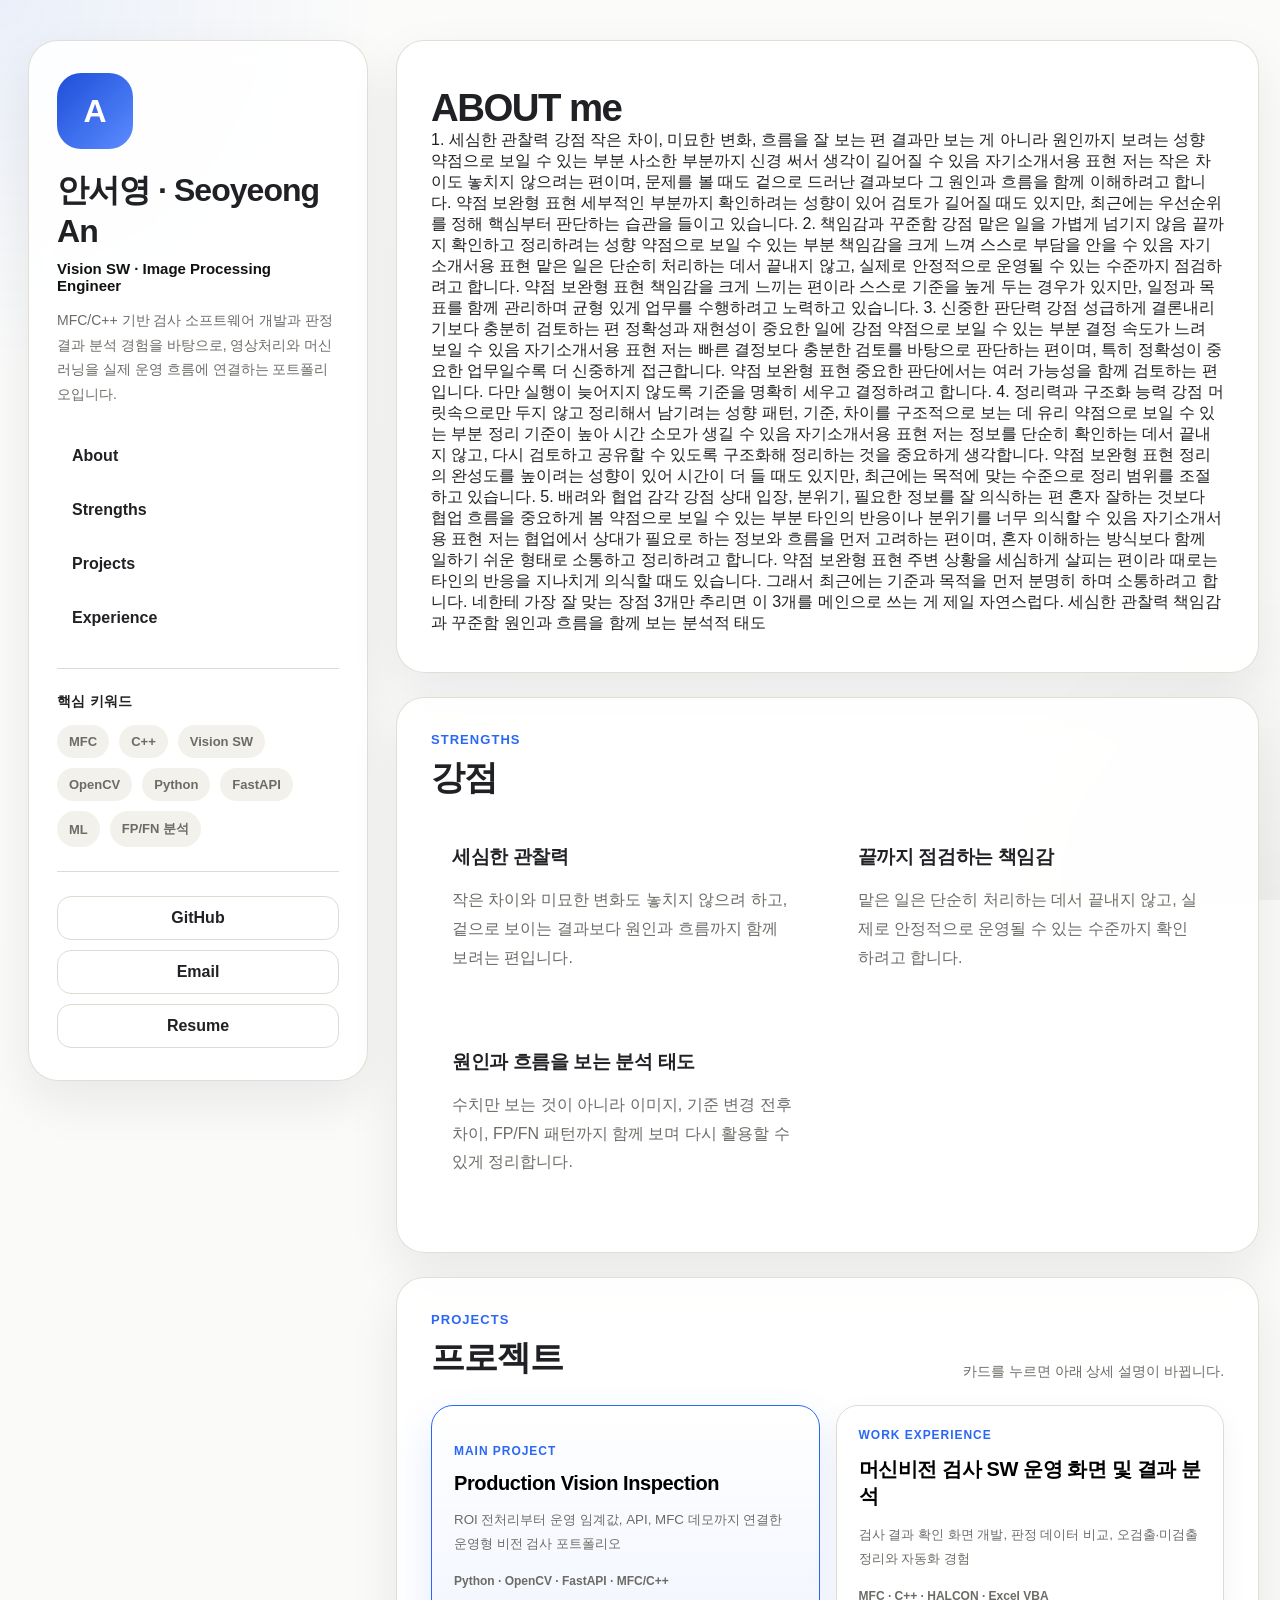
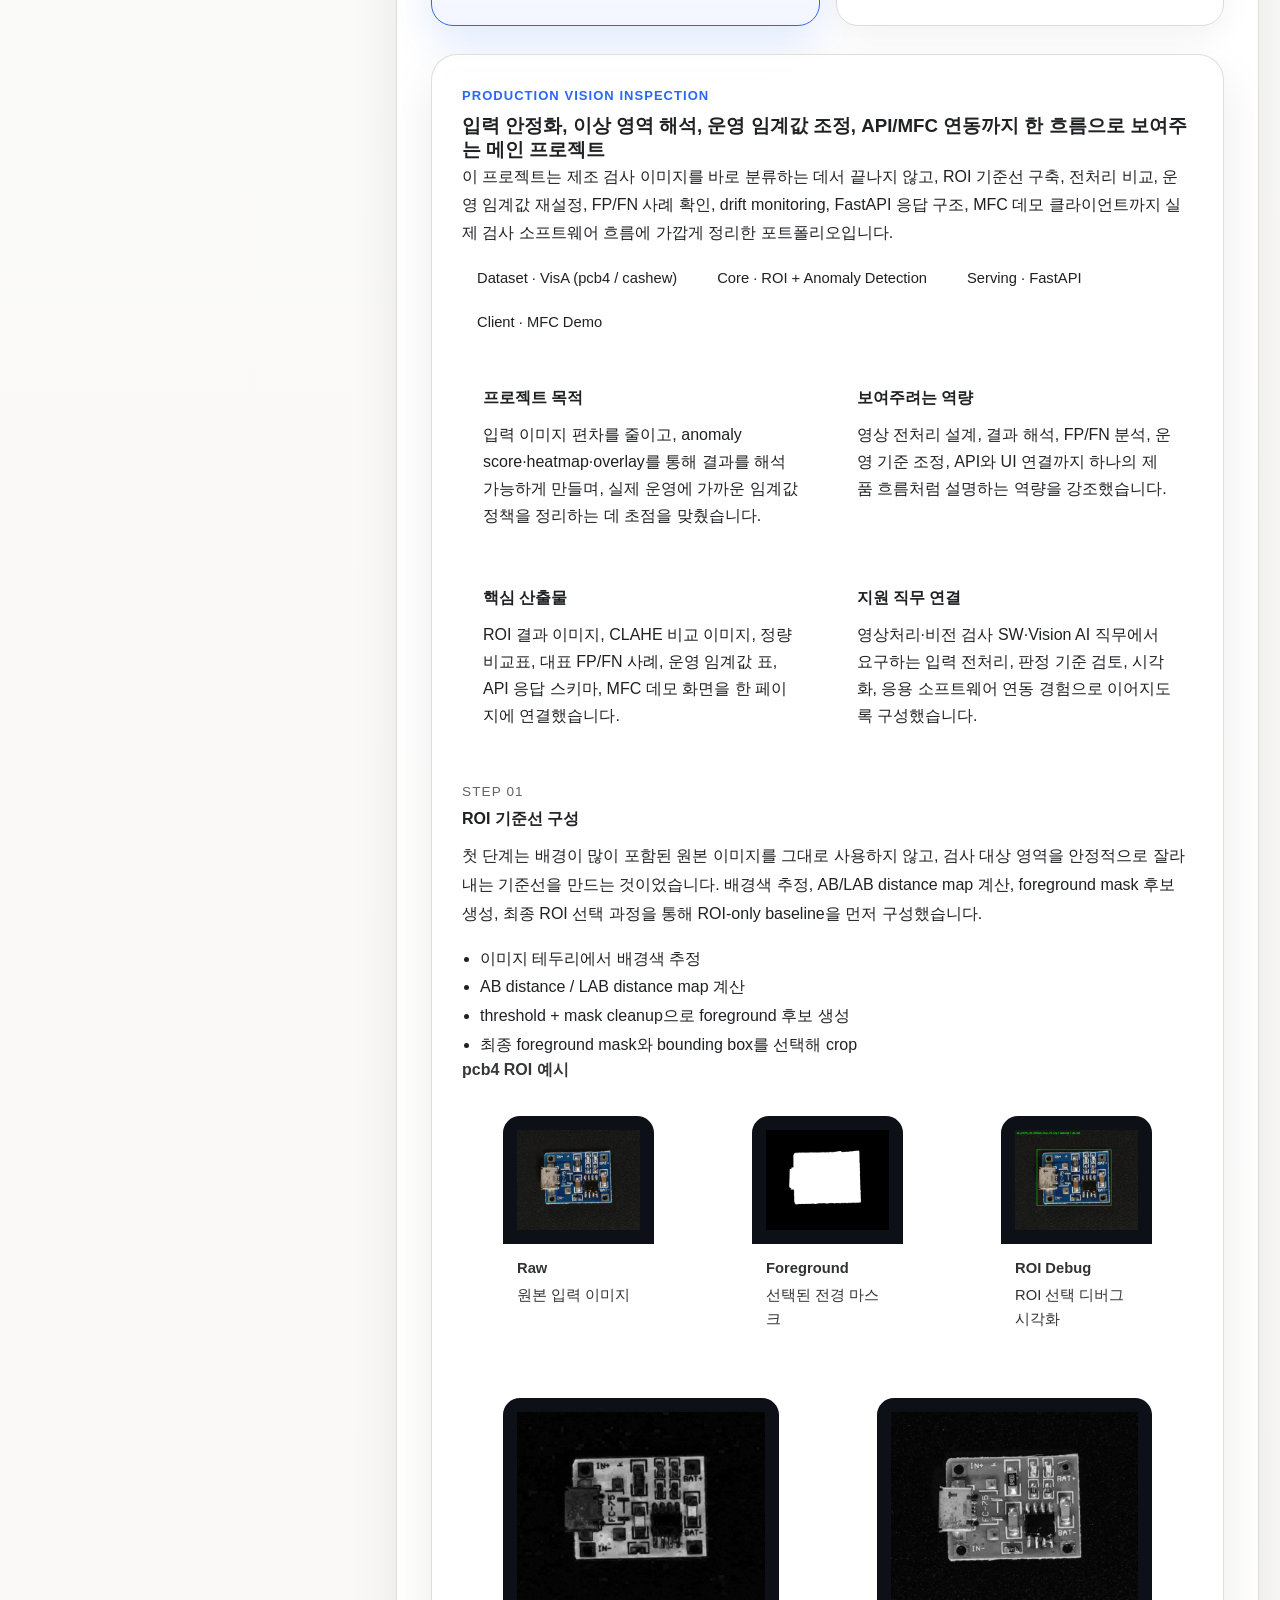
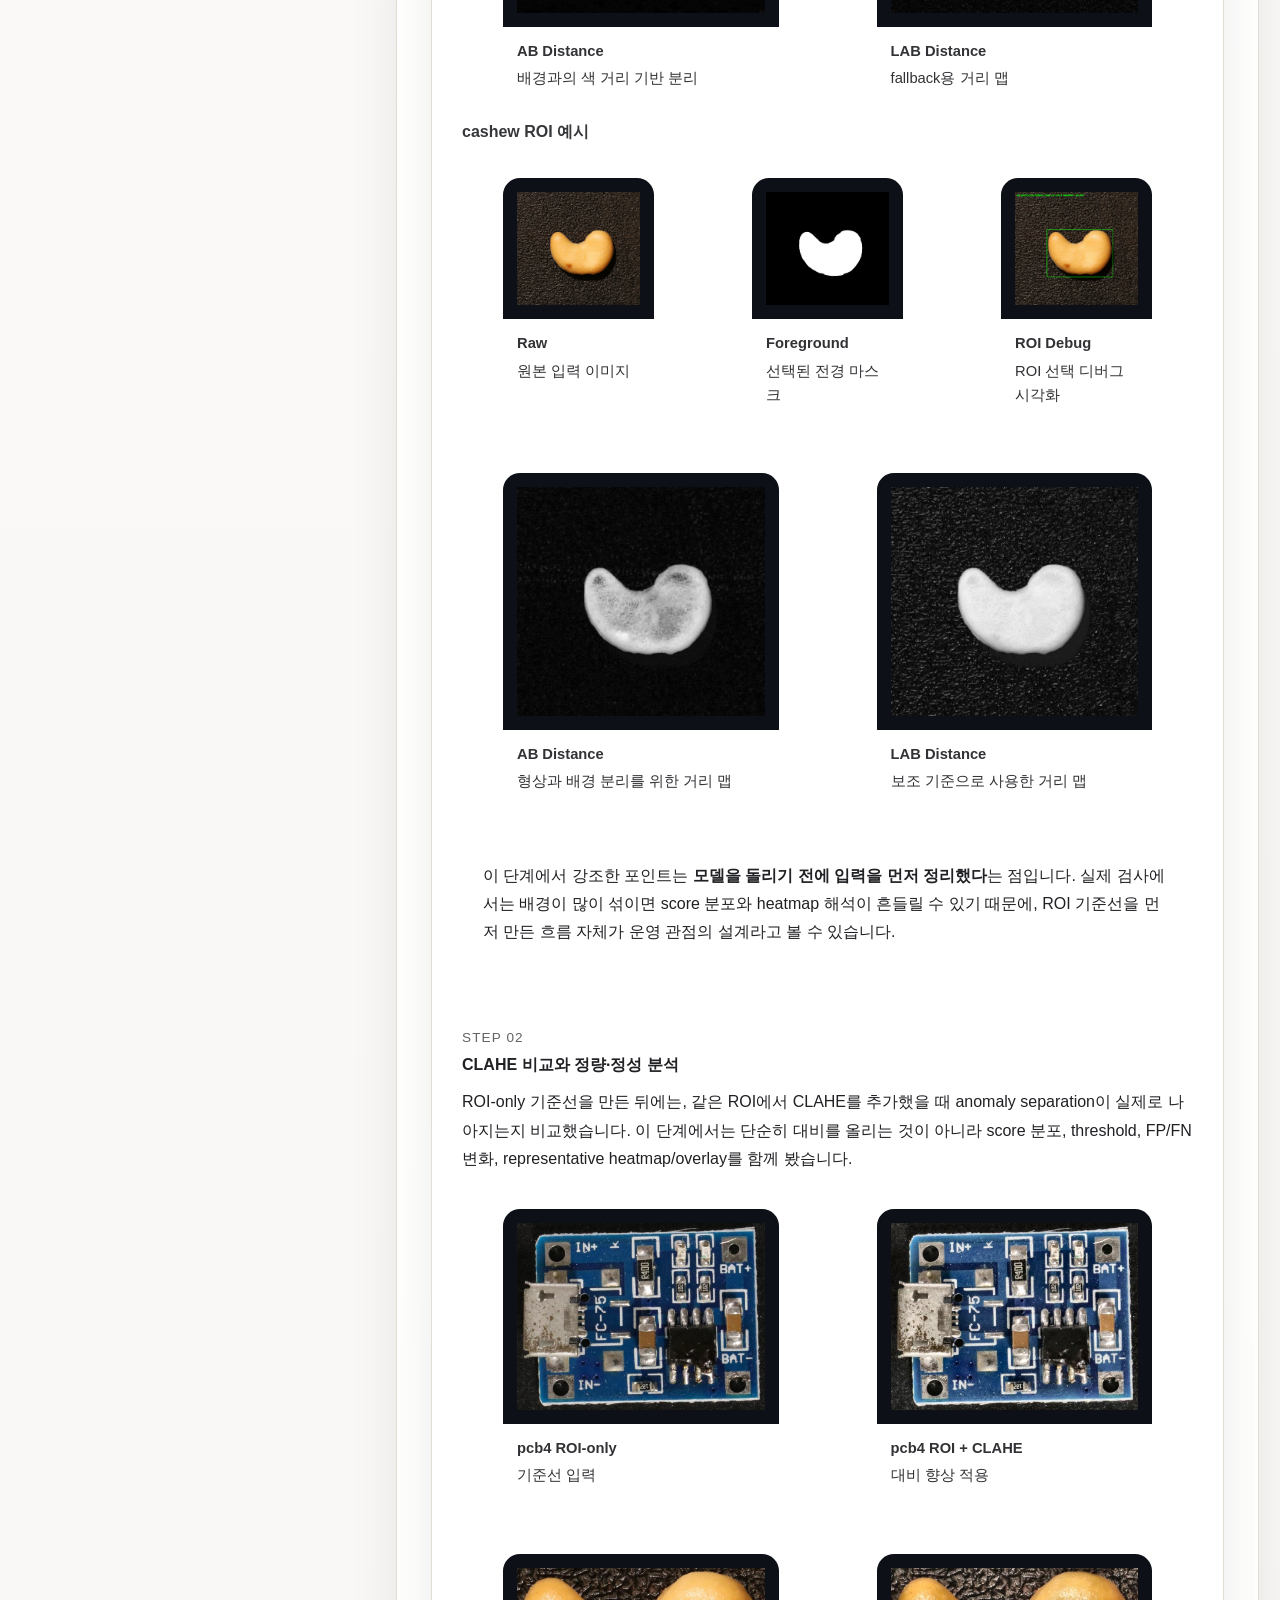
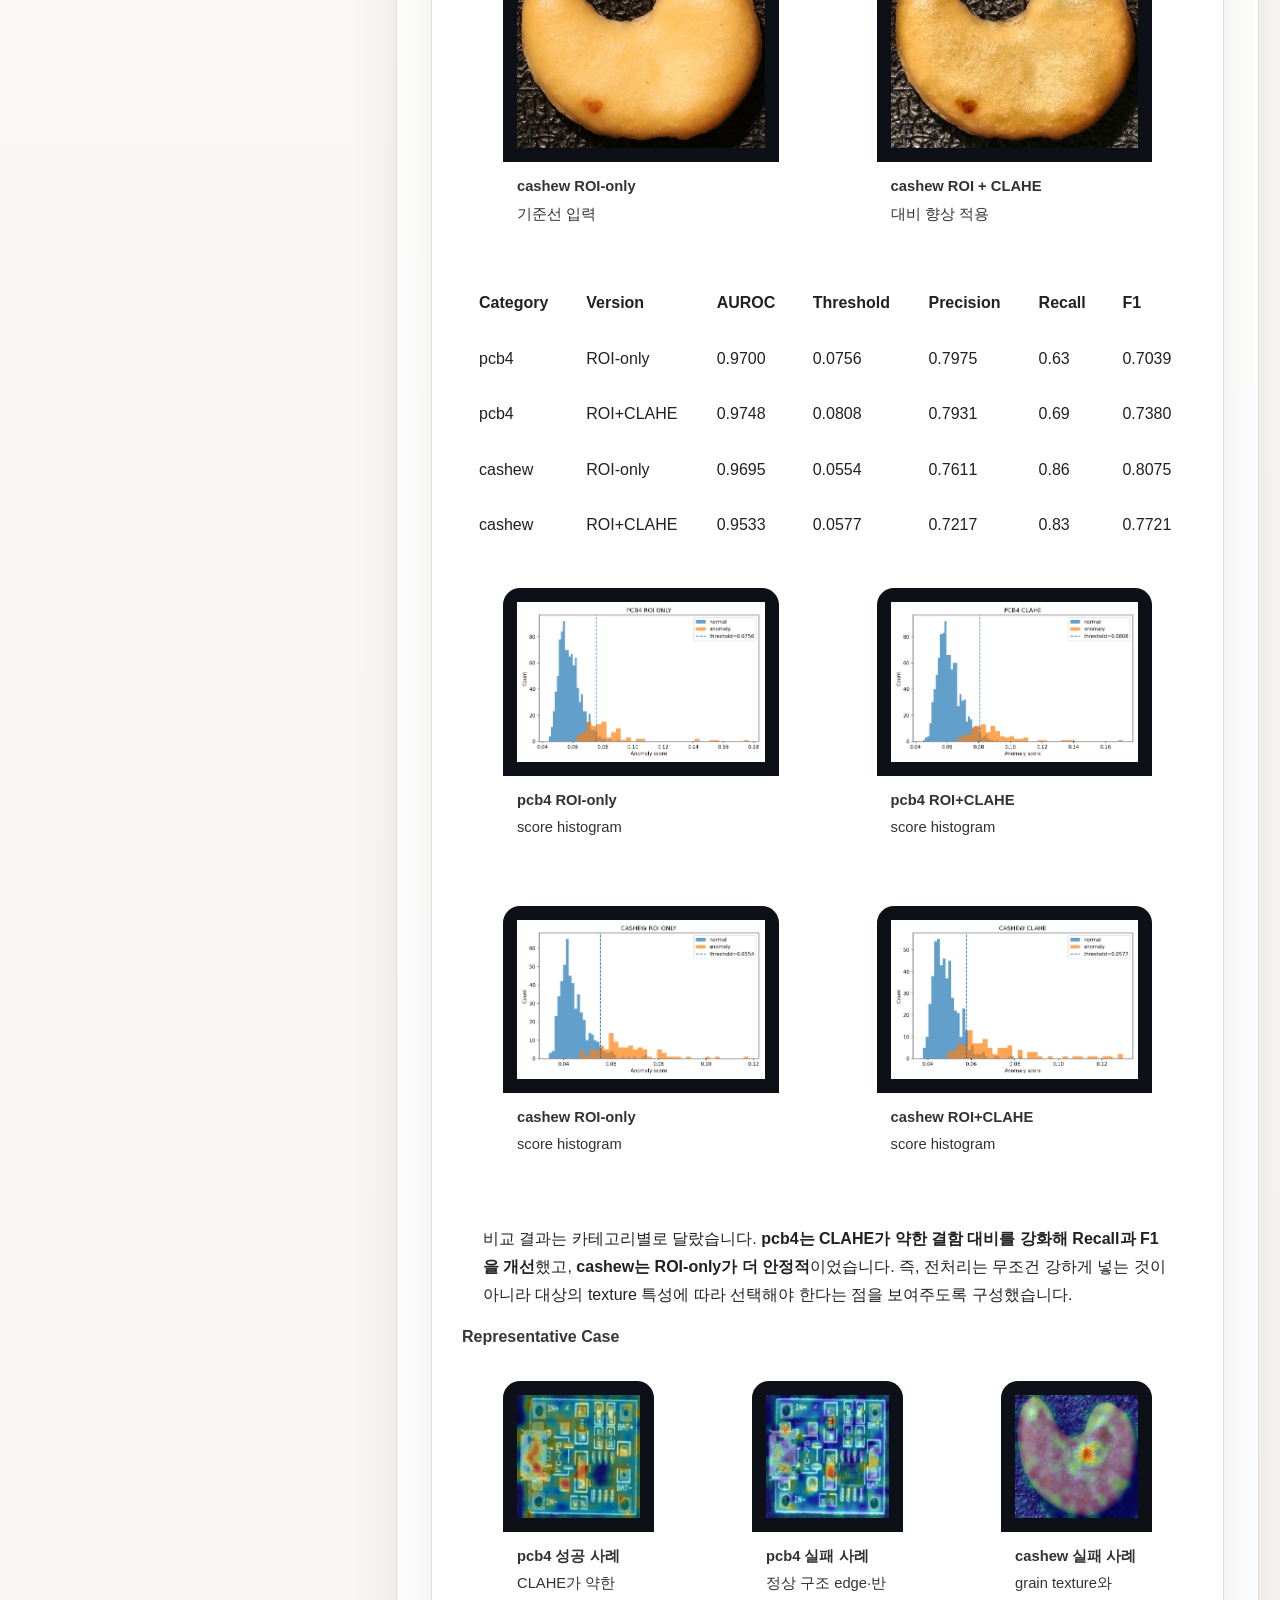
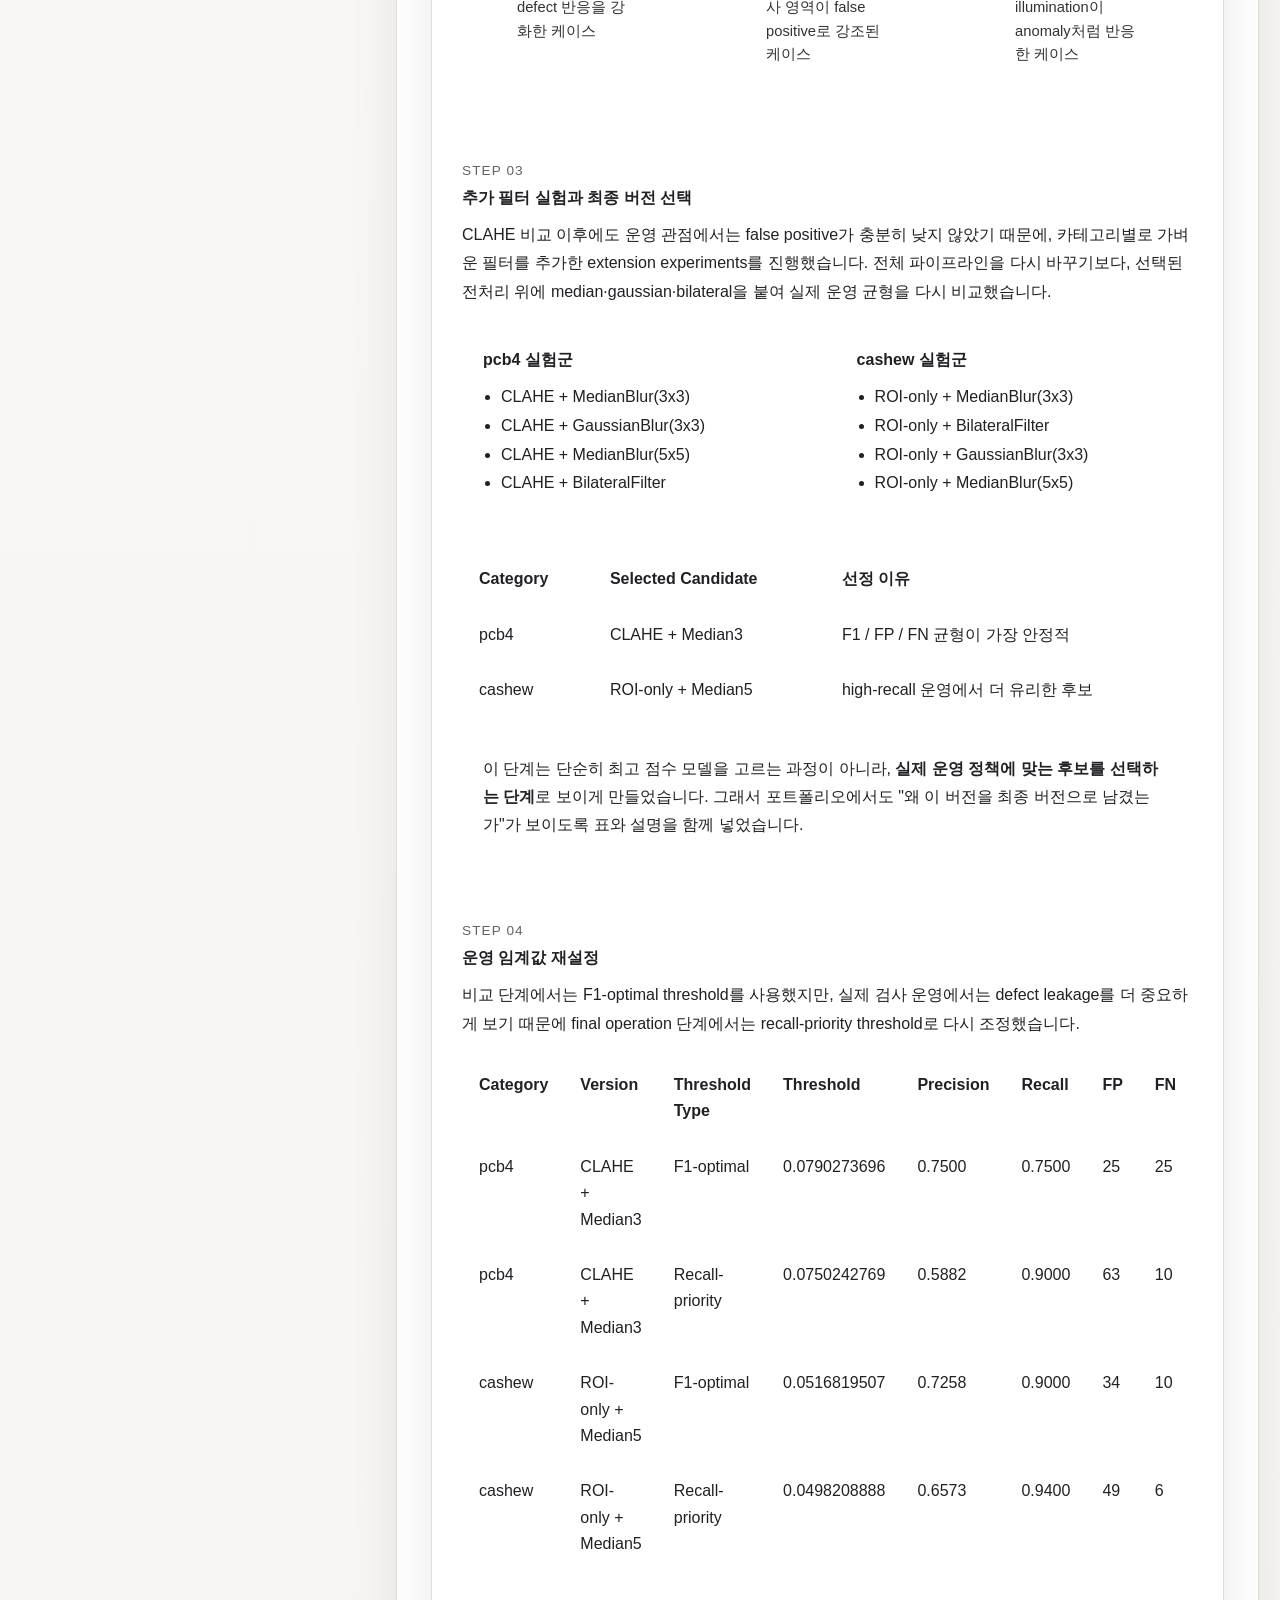
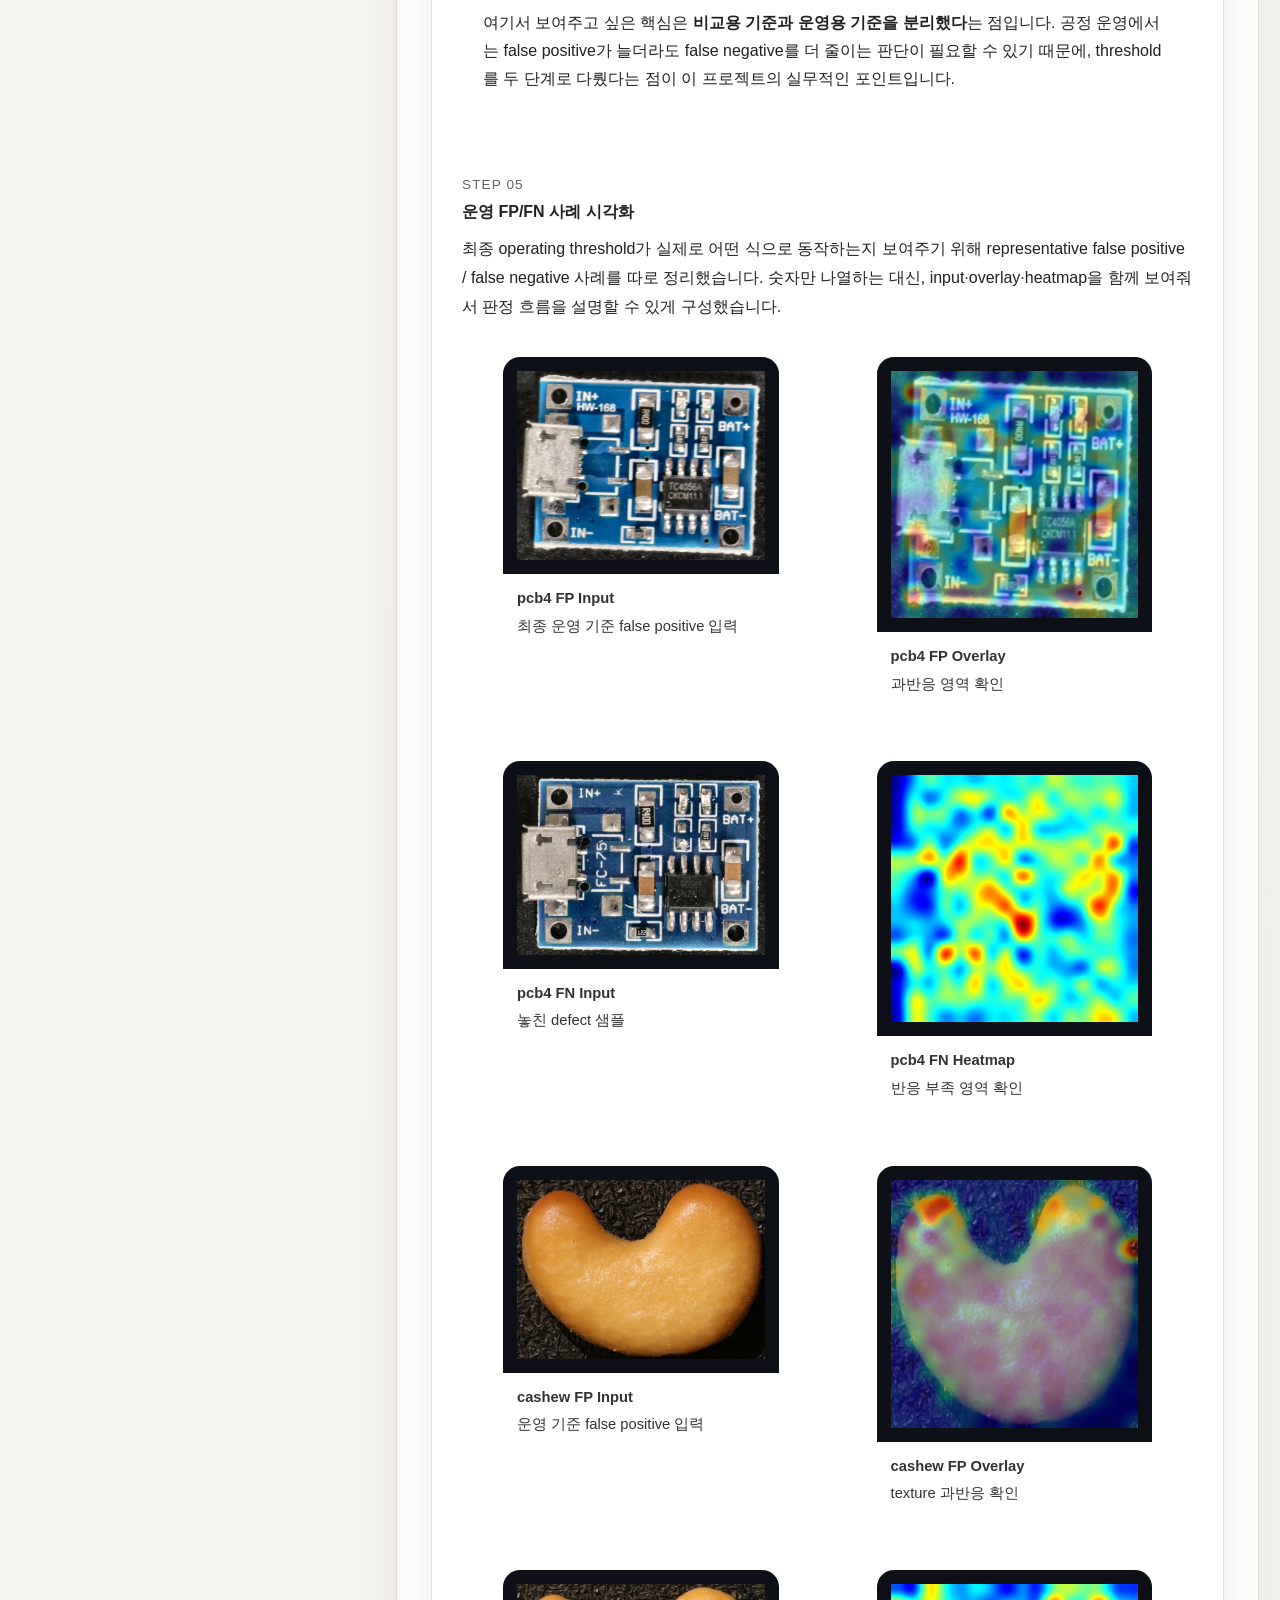
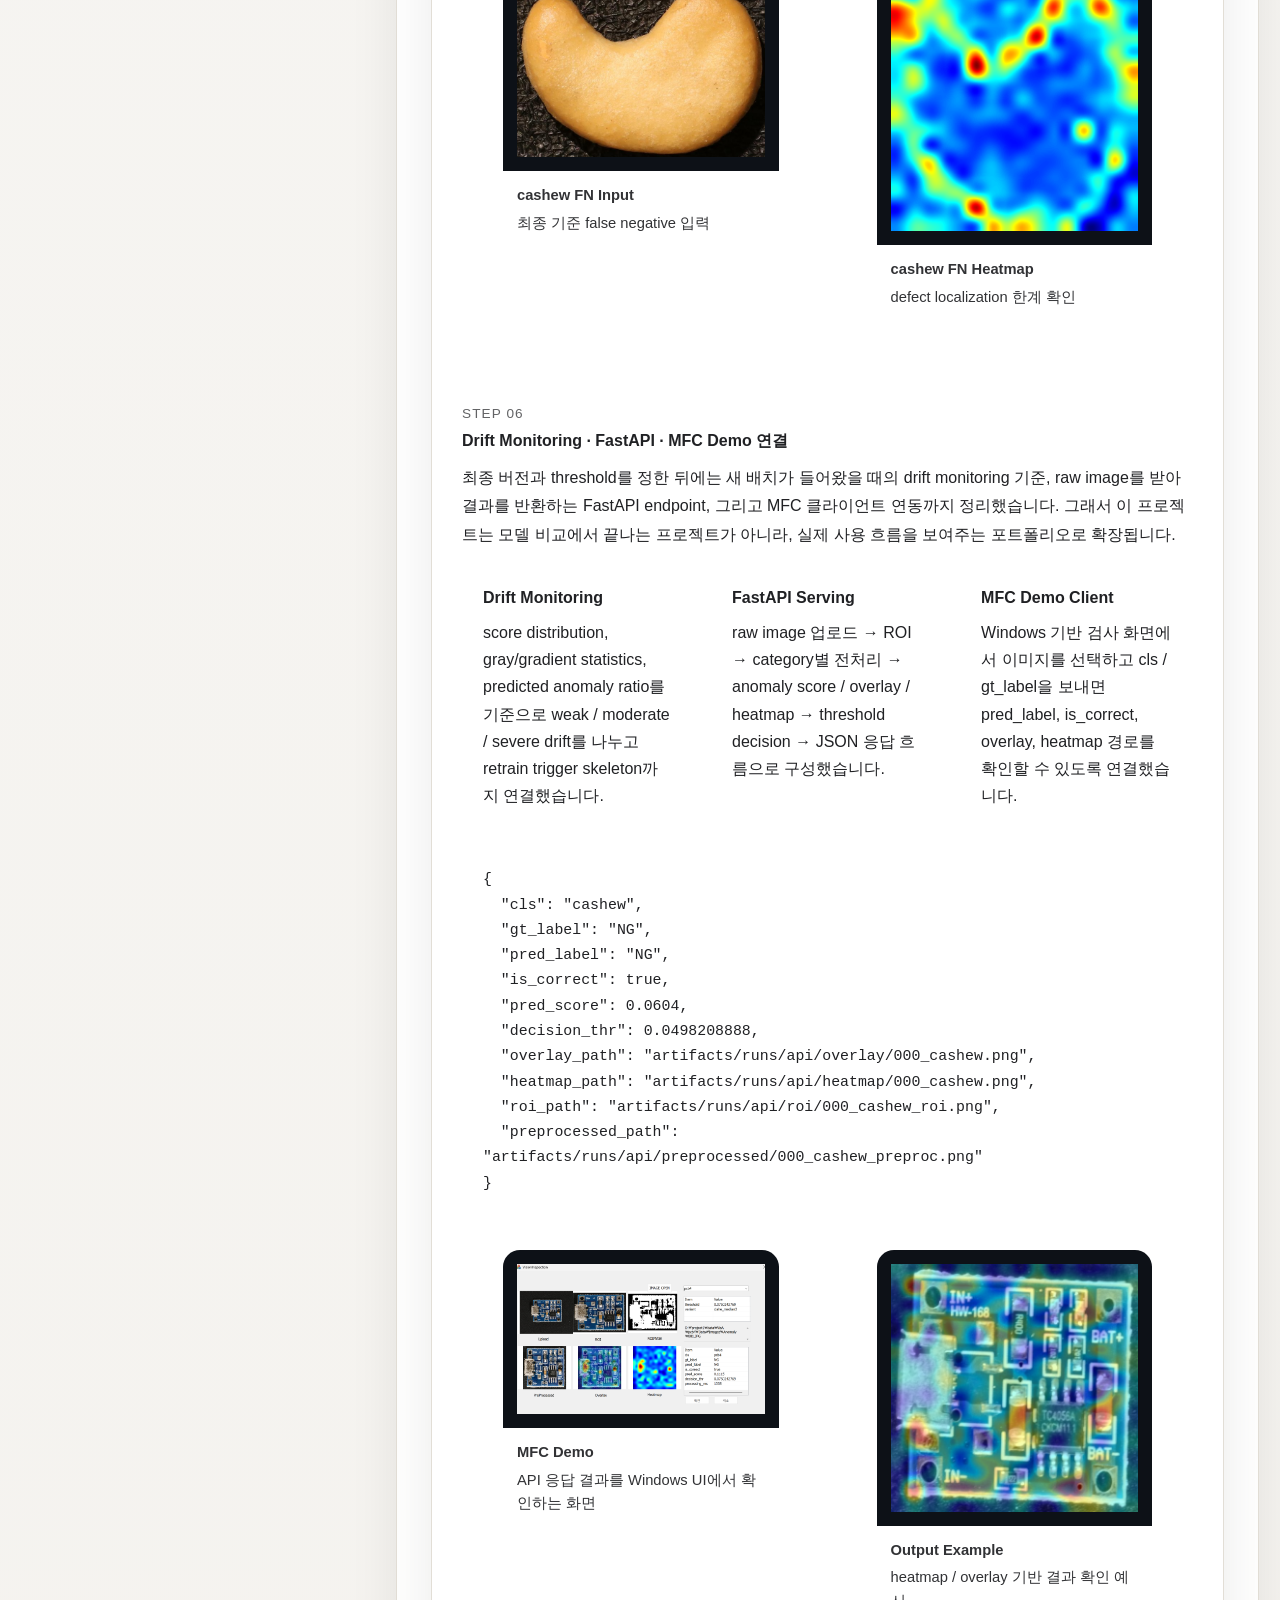
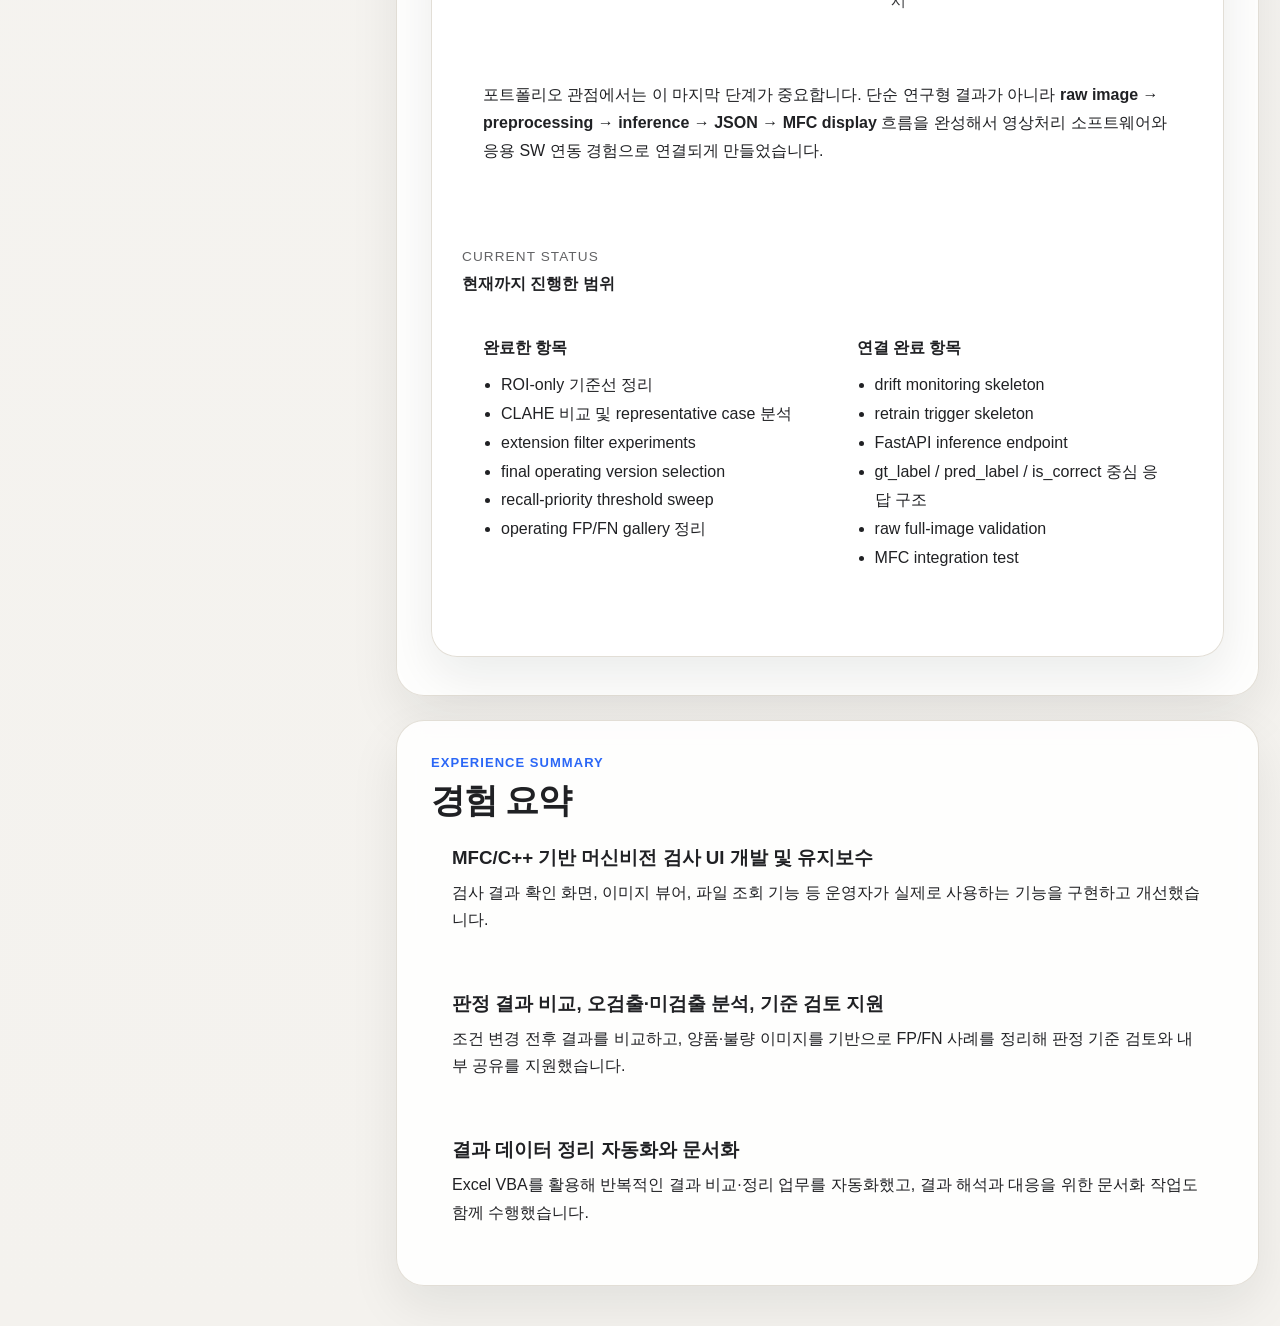
==== commit 5a32ca97: "Add" ====
--- a/index.html
+++ b/index.html
@@ -374,80 +374,88 @@
     </aside>
 
     <main class="content">
-      
       <section class="hero section-block" id="about">
-        <p class="eyebrow">About</p>
-        <h2 class="hero-title">검사 소프트웨어를 만들고, 결과를 분석해 기준을 정리해 온 개발자입니다.</h2>
-        <p class="hero-lead">
-          머신비전 검사 회사에서 MFC/C++ 기반 UI 개발과 유지보수, 판정 결과 비교, 오검출·미검출 분석,
-          결과 데이터 정리와 문서화를 수행했습니다. 최근에는 Python/OpenCV 기반 Vision AI 프로젝트를 통해
-          비전 검사 운영 경험을 영상처리와 머신러닝 영역으로 확장하고 있습니다.
-        </p>
-
-        <div class="about-intro-card">
-          <h3>About Me</h3>
-          <p>저는 작은 차이도 놓치지 않으려는 편이며, 문제를 볼 때도 겉으로 드러난 결과보다 그 원인과 흐름을 함께 이해하려고 합니다.</p>
-          <p>맡은 일은 단순히 처리하는 데서 끝내지 않고, 실제로 안정적으로 운영될 수 있는 수준까지 점검하려고 합니다.</p>
-          <p>저는 빠른 결정보다 충분한 검토를 바탕으로 판단하는 편이며, 특히 정확성과 재현성이 중요한 업무일수록 더 신중하게 접근합니다.</p>
-          <p>저는 정보를 단순히 확인하는 데서 끝내지 않고, 다시 검토하고 공유할 수 있도록 구조화해 정리하는 것을 중요하게 생각합니다.</p>
-          <p>저는 협업에서 상대가 필요로 하는 정보와 흐름을 먼저 고려하는 편이며, 혼자 이해하는 방식보다 함께 일하기 쉬운 형태로 소통하고 정리하려고 합니다.</p>
-        </div>
-
-        <div class="about-detail-grid">
-          <article class="about-detail-card">
-            <span class="about-label">01</span>
-            <h3>세심한 관찰력</h3>
-            <p>작은 차이, 미묘한 변화, 흐름을 잘 보는 편입니다. 결과만 보는 것이 아니라 원인까지 보려는 성향이 있습니다.</p>
-            <strong>보완하려는 점</strong>
-            <p>사소한 부분까지 신경 써서 생각이 길어질 수 있지만, 최근에는 우선순위를 정해 핵심부터 판단하는 습관을 들이고 있습니다.</p>
-          </article>
-
-          <article class="about-detail-card">
-            <span class="about-label">02</span>
-            <h3>책임감과 꾸준함</h3>
-            <p>맡은 일을 가볍게 넘기지 않고, 끝까지 확인하고 정리하려는 성향이 있습니다.</p>
-            <strong>보완하려는 점</strong>
-            <p>책임감을 크게 느껴 스스로 부담을 안을 수 있지만, 일정과 목표를 함께 관리하며 균형 있게 업무를 수행하려고 노력하고 있습니다.</p>
-          </article>
-
-          <article class="about-detail-card">
-            <span class="about-label">03</span>
-            <h3>신중한 판단력</h3>
-            <p>성급하게 결론내리기보다 충분히 검토하는 편이며, 정확성과 재현성이 중요한 일에 강점이 있습니다.</p>
-            <strong>보완하려는 점</strong>
-            <p>중요한 판단에서는 여러 가능성을 함께 검토합니다. 다만 실행이 늦어지지 않도록 기준을 명확히 세우고 결정하려고 합니다.</p>
-          </article>
-
-          <article class="about-detail-card">
-            <span class="about-label">04</span>
-            <h3>정리력과 구조화 능력</h3>
-            <p>머릿속으로만 두지 않고 정리해서 남기려는 편이며, 패턴·기준·차이를 구조적으로 보는 데 강점이 있습니다.</p>
-            <strong>보완하려는 점</strong>
-            <p>정리의 완성도를 높이려다 시간이 더 들 때도 있지만, 최근에는 목적에 맞는 수준으로 정리 범위를 조절하고 있습니다.</p>
-          </article>
-
-          <article class="about-detail-card">
-            <span class="about-label">05</span>
-            <h3>배려와 협업 감각</h3>
-            <p>상대 입장과 필요한 정보를 함께 의식하며, 혼자 잘하는 것보다 함께 일하기 쉬운 흐름을 중요하게 생각합니다.</p>
-            <strong>보완하려는 점</strong>
-            <p>주변 반응을 지나치게 의식할 때도 있어, 최근에는 기준과 목적을 먼저 분명히 하며 소통하려고 합니다.</p>
-          </article>
-
-          <article class="about-summary-card">
-            <h3>핵심 강점 3가지</h3>
-            <p>AboutMe.txt 기준으로 가장 자연스럽게 드러나는 강점은 아래 세 가지입니다.</p>
-            <div class="about-summary-tags">
-              <span>세심한 관찰력</span>
-              <span>책임감과 꾸준함</span>
-              <span>원인과 흐름을 보는 분석 태도</span>
-            </div>
-          </article>
-        </div>
+        <h2 class="hero-title">ABOUT me</h2>
+        <div class="about-plain-text">1. 세심한 관찰력
+강점
+작은 차이, 미묘한 변화, 흐름을 잘 보는 편
+결과만 보는 게 아니라 원인까지 보려는 성향
+약점으로 보일 수 있는 부분
+사소한 부분까지 신경 써서 생각이 길어질 수 있음
+자기소개서용 표현
+
+저는 작은 차이도 놓치지 않으려는 편이며, 문제를 볼 때도 겉으로 드러난 결과보다 그 원인과 흐름을 함께 이해하려고 합니다.
+
+약점 보완형 표현
+
+세부적인 부분까지 확인하려는 성향이 있어 검토가 길어질 때도 있지만, 최근에는 우선순위를 정해 핵심부터 판단하는 습관을 들이고 있습니다.
+
+2. 책임감과 꾸준함
+강점
+맡은 일을 가볍게 넘기지 않음
+끝까지 확인하고 정리하려는 성향
+약점으로 보일 수 있는 부분
+책임감을 크게 느껴 스스로 부담을 안을 수 있음
+자기소개서용 표현
+
+맡은 일은 단순히 처리하는 데서 끝내지 않고, 실제로 안정적으로 운영될 수 있는 수준까지 점검하려고 합니다.
+
+약점 보완형 표현
+
+책임감을 크게 느끼는 편이라 스스로 기준을 높게 두는 경우가 있지만, 일정과 목표를 함께 관리하며 균형 있게 업무를 수행하려고 노력하고 있습니다.
+
+3. 신중한 판단력
+강점
+성급하게 결론내리기보다 충분히 검토하는 편
+정확성과 재현성이 중요한 일에 강점
+약점으로 보일 수 있는 부분
+결정 속도가 느려 보일 수 있음
+자기소개서용 표현
+
+저는 빠른 결정보다 충분한 검토를 바탕으로 판단하는 편이며, 특히 정확성이 중요한 업무일수록 더 신중하게 접근합니다.
+
+약점 보완형 표현
+
+중요한 판단에서는 여러 가능성을 함께 검토하는 편입니다. 다만 실행이 늦어지지 않도록 기준을 명확히 세우고 결정하려고 합니다.
+
+4. 정리력과 구조화 능력
+강점
+머릿속으로만 두지 않고 정리해서 남기려는 성향
+패턴, 기준, 차이를 구조적으로 보는 데 유리
+약점으로 보일 수 있는 부분
+정리 기준이 높아 시간 소모가 생길 수 있음
+자기소개서용 표현
+
+저는 정보를 단순히 확인하는 데서 끝내지 않고, 다시 검토하고 공유할 수 있도록 구조화해 정리하는 것을 중요하게 생각합니다.
+
+약점 보완형 표현
+
+정리의 완성도를 높이려는 성향이 있어 시간이 더 들 때도 있지만, 최근에는 목적에 맞는 수준으로 정리 범위를 조절하고 있습니다.
+
+5. 배려와 협업 감각
+강점
+상대 입장, 분위기, 필요한 정보를 잘 의식하는 편
+혼자 잘하는 것보다 협업 흐름을 중요하게 봄
+약점으로 보일 수 있는 부분
+타인의 반응이나 분위기를 너무 의식할 수 있음
+자기소개서용 표현
+
+저는 협업에서 상대가 필요로 하는 정보와 흐름을 먼저 고려하는 편이며, 혼자 이해하는 방식보다 함께 일하기 쉬운 형태로 소통하고 정리하려고 합니다.
+
+약점 보완형 표현
+
+주변 상황을 세심하게 살피는 편이라 때로는 타인의 반응을 지나치게 의식할 때도 있습니다. 그래서 최근에는 기준과 목적을 먼저 분명히 하며 소통하려고 합니다.
+
+네한테 가장 잘 맞는 장점 3개만 추리면
+
+이 3개를 메인으로 쓰는 게 제일 자연스럽다.
+
+세심한 관찰력
+책임감과 꾸준함
+원인과 흐름을 함께 보는 분석적 태도</div>
       </section>
 
-
-      <section class="section-block" id="strengths">
+<section class="section-block" id="strengths">
         <div class="section-header">
           <p class="eyebrow">Strengths</p>
           <h2>강점</h2>
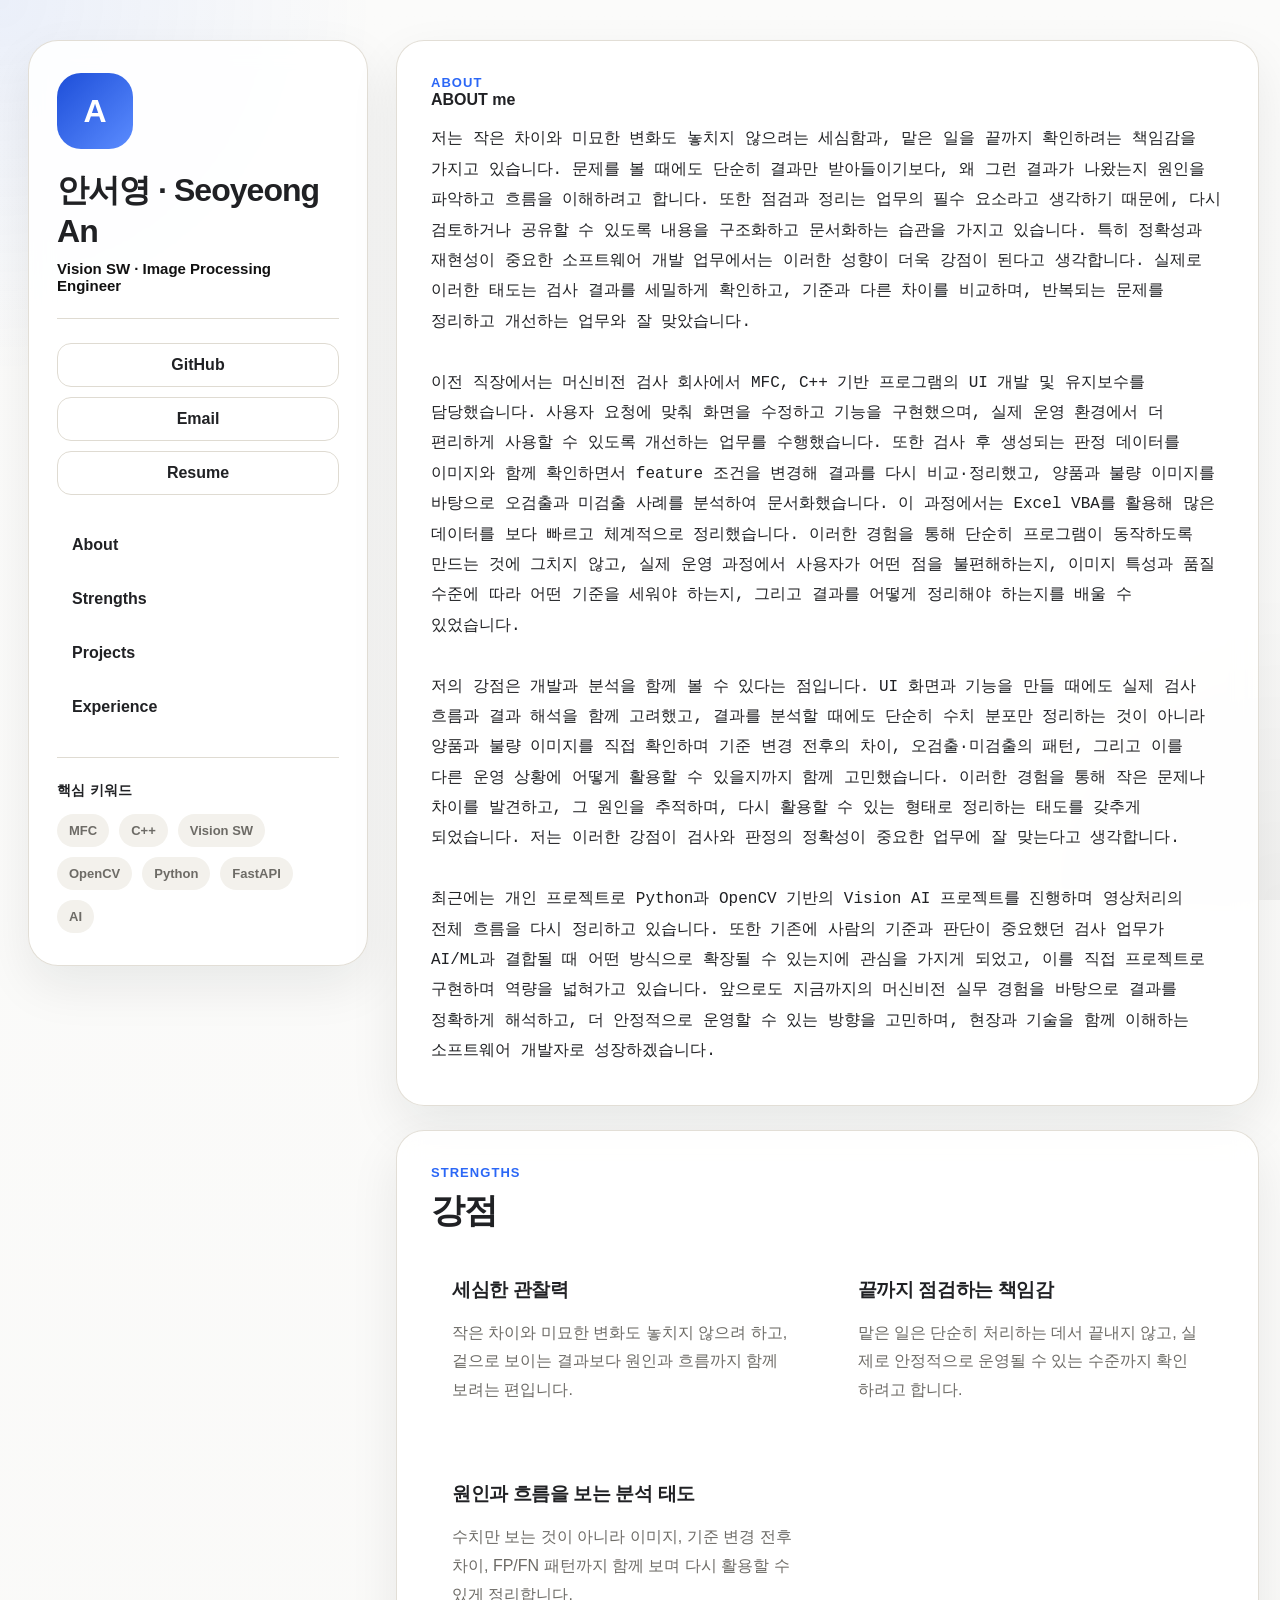
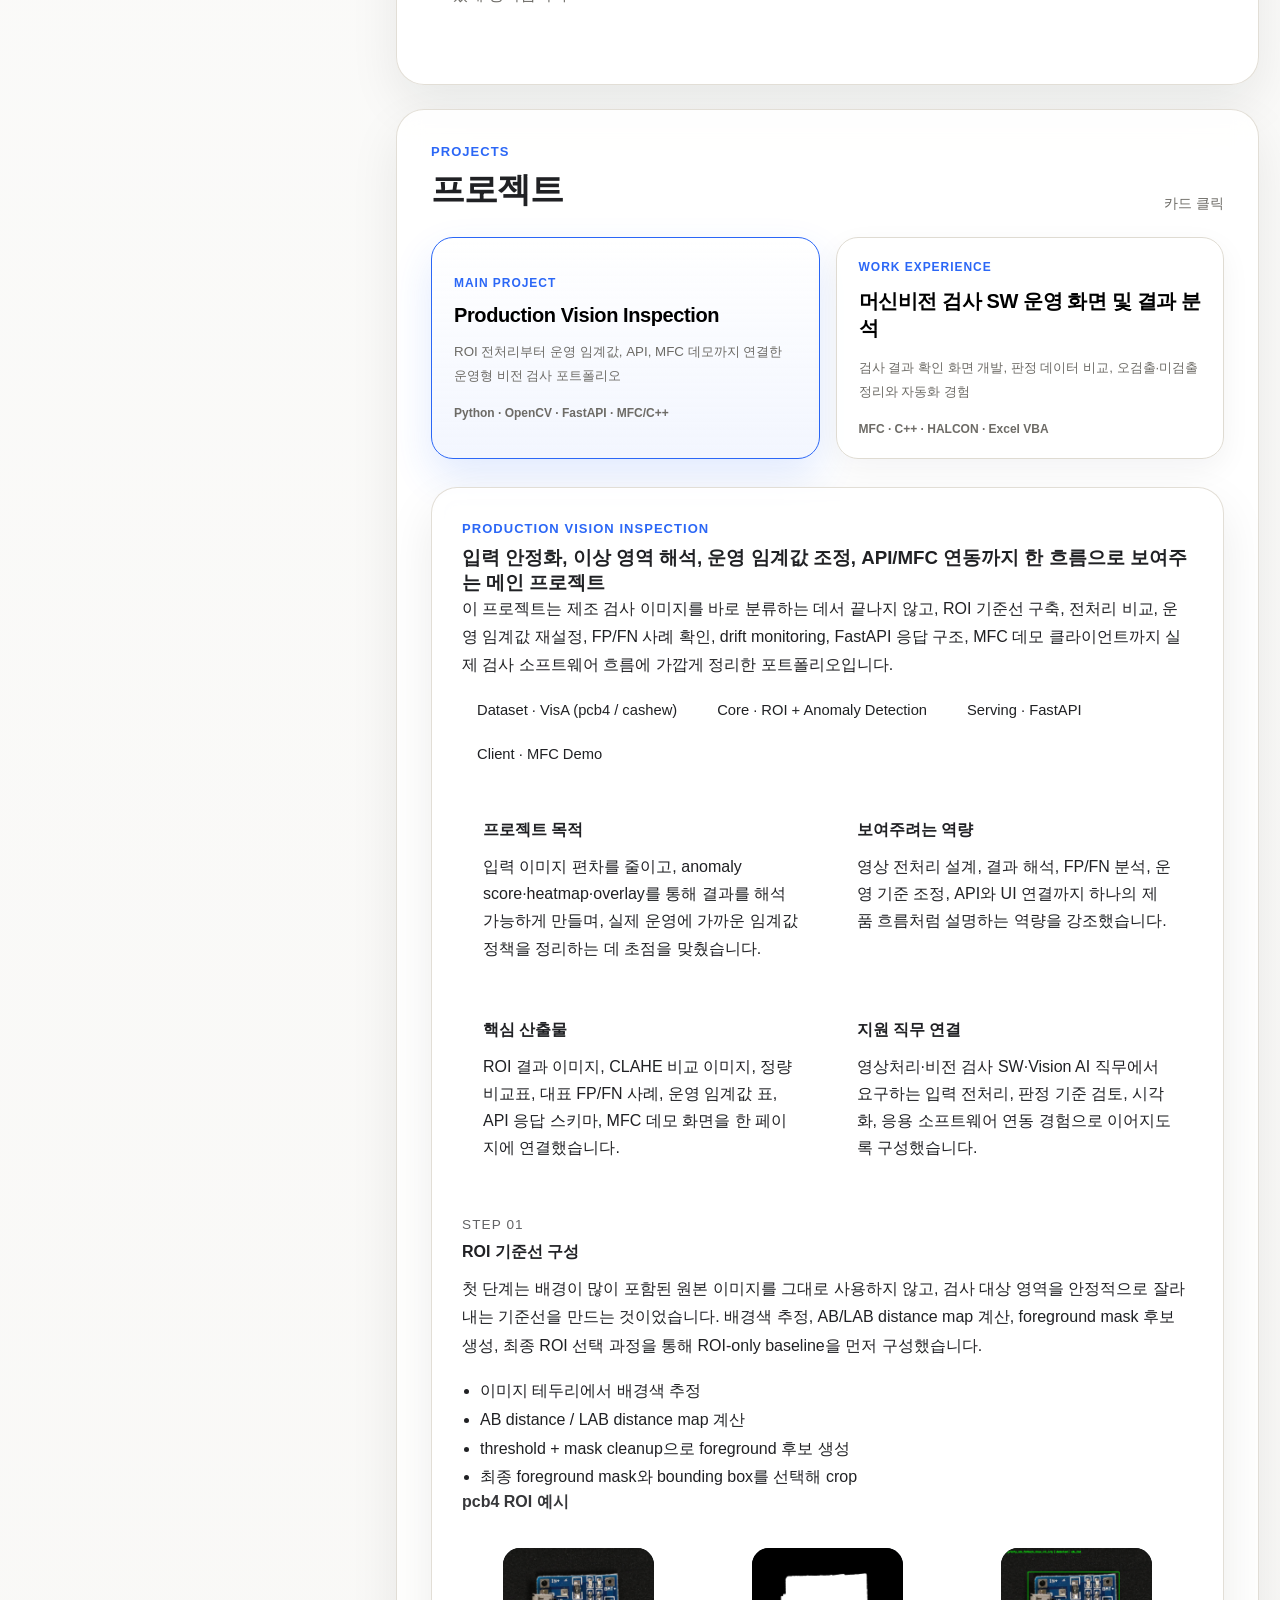
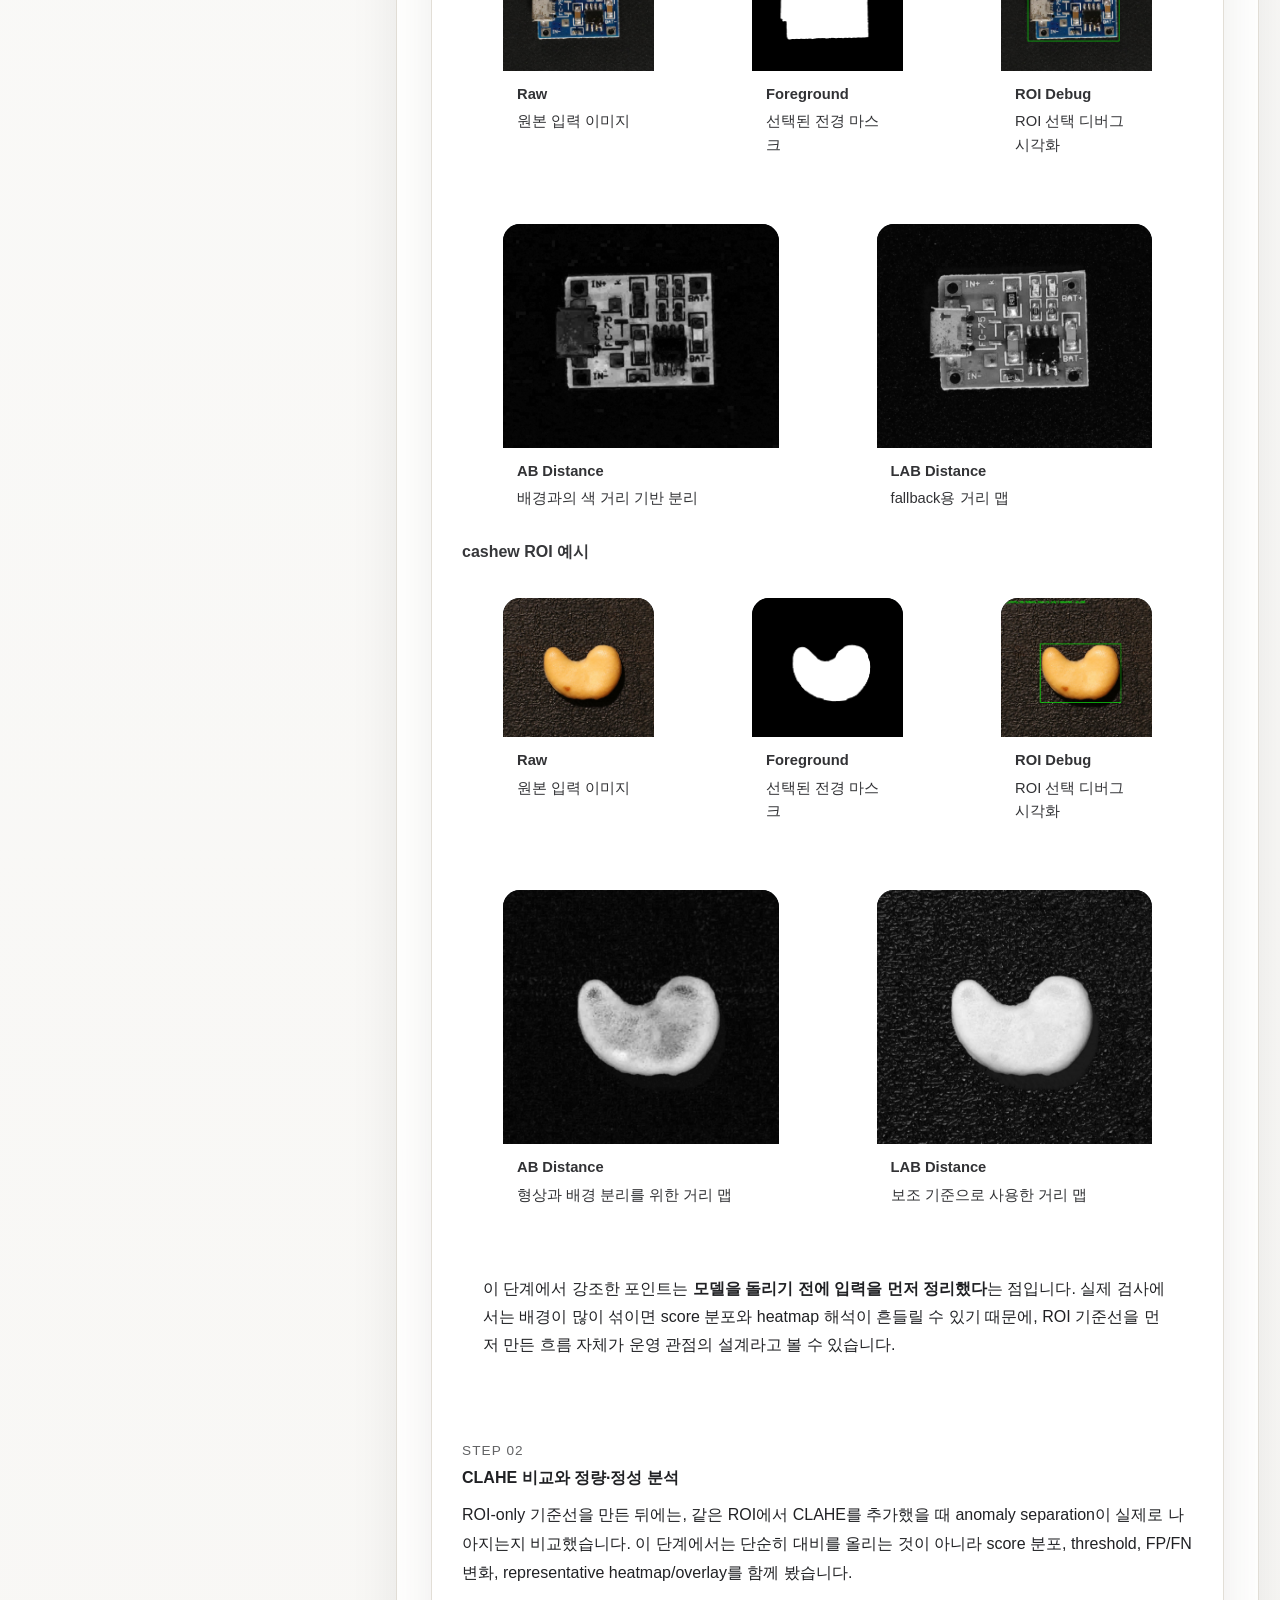
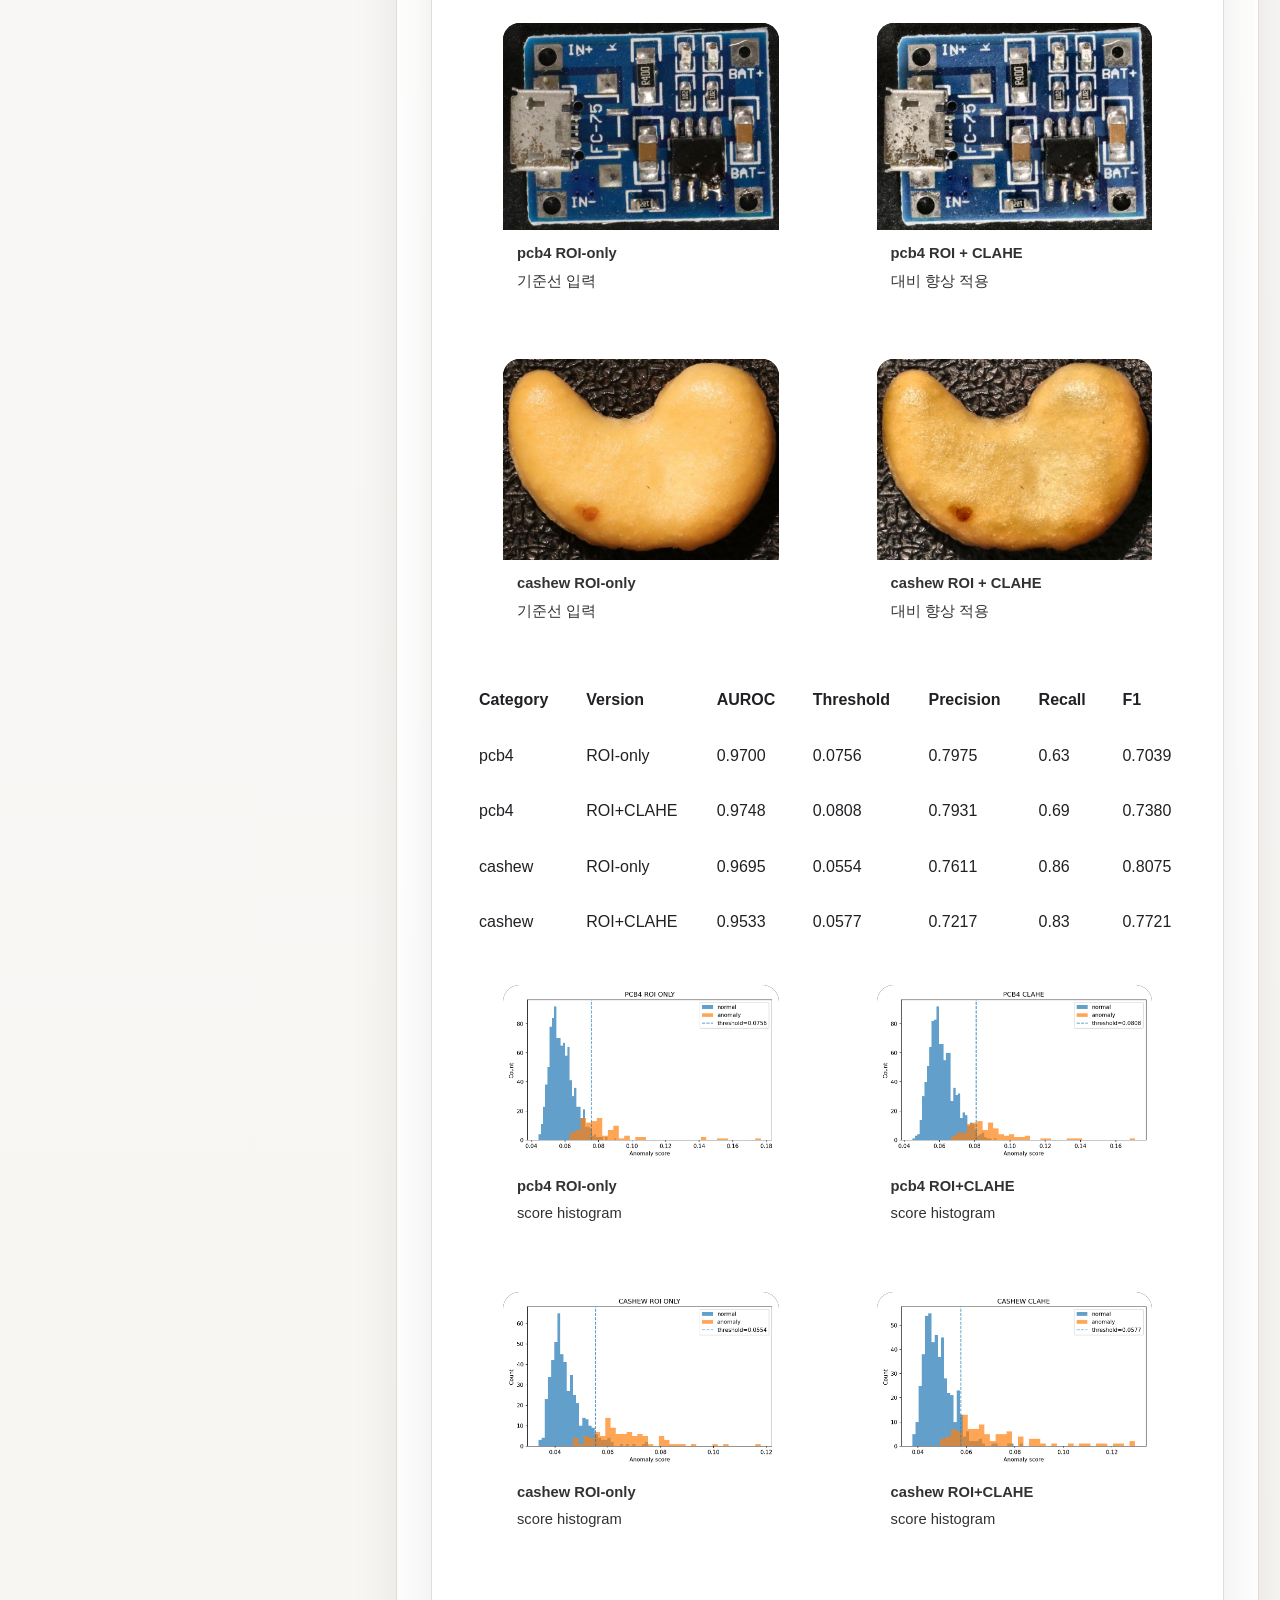
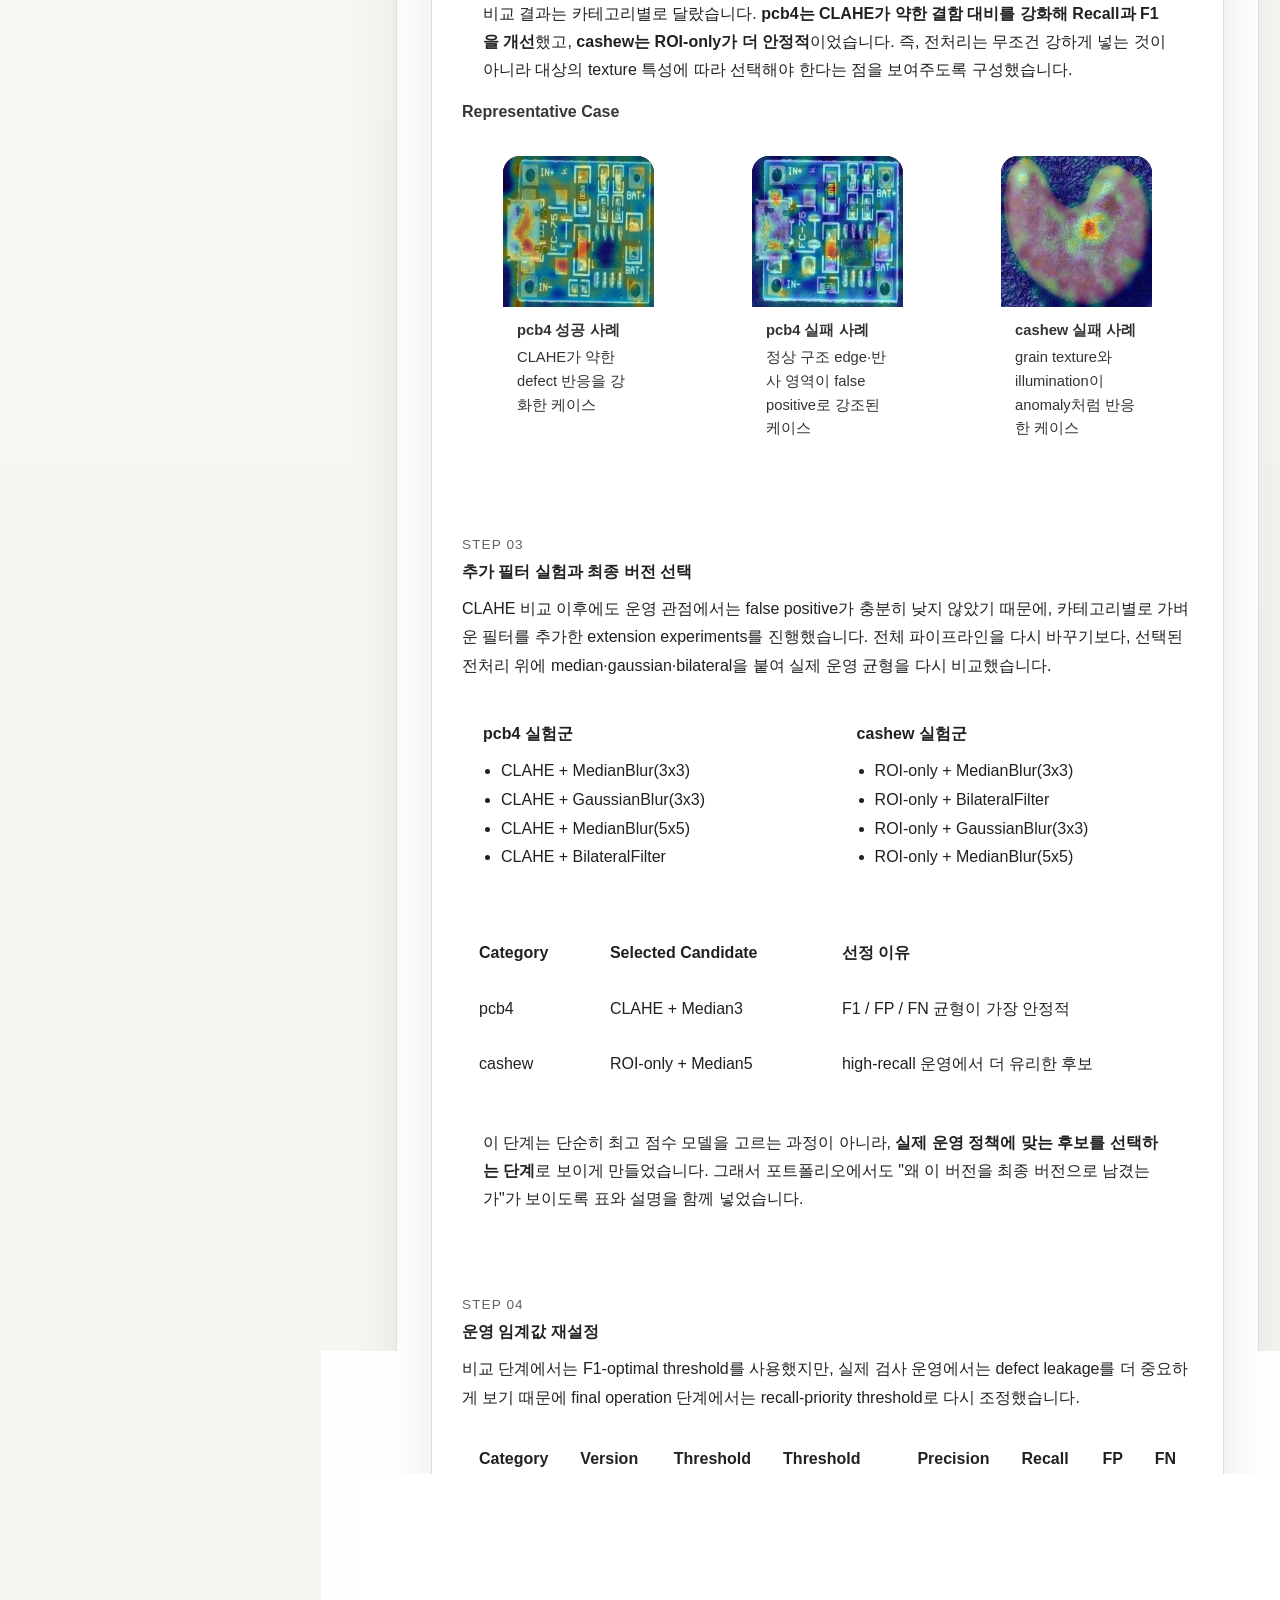
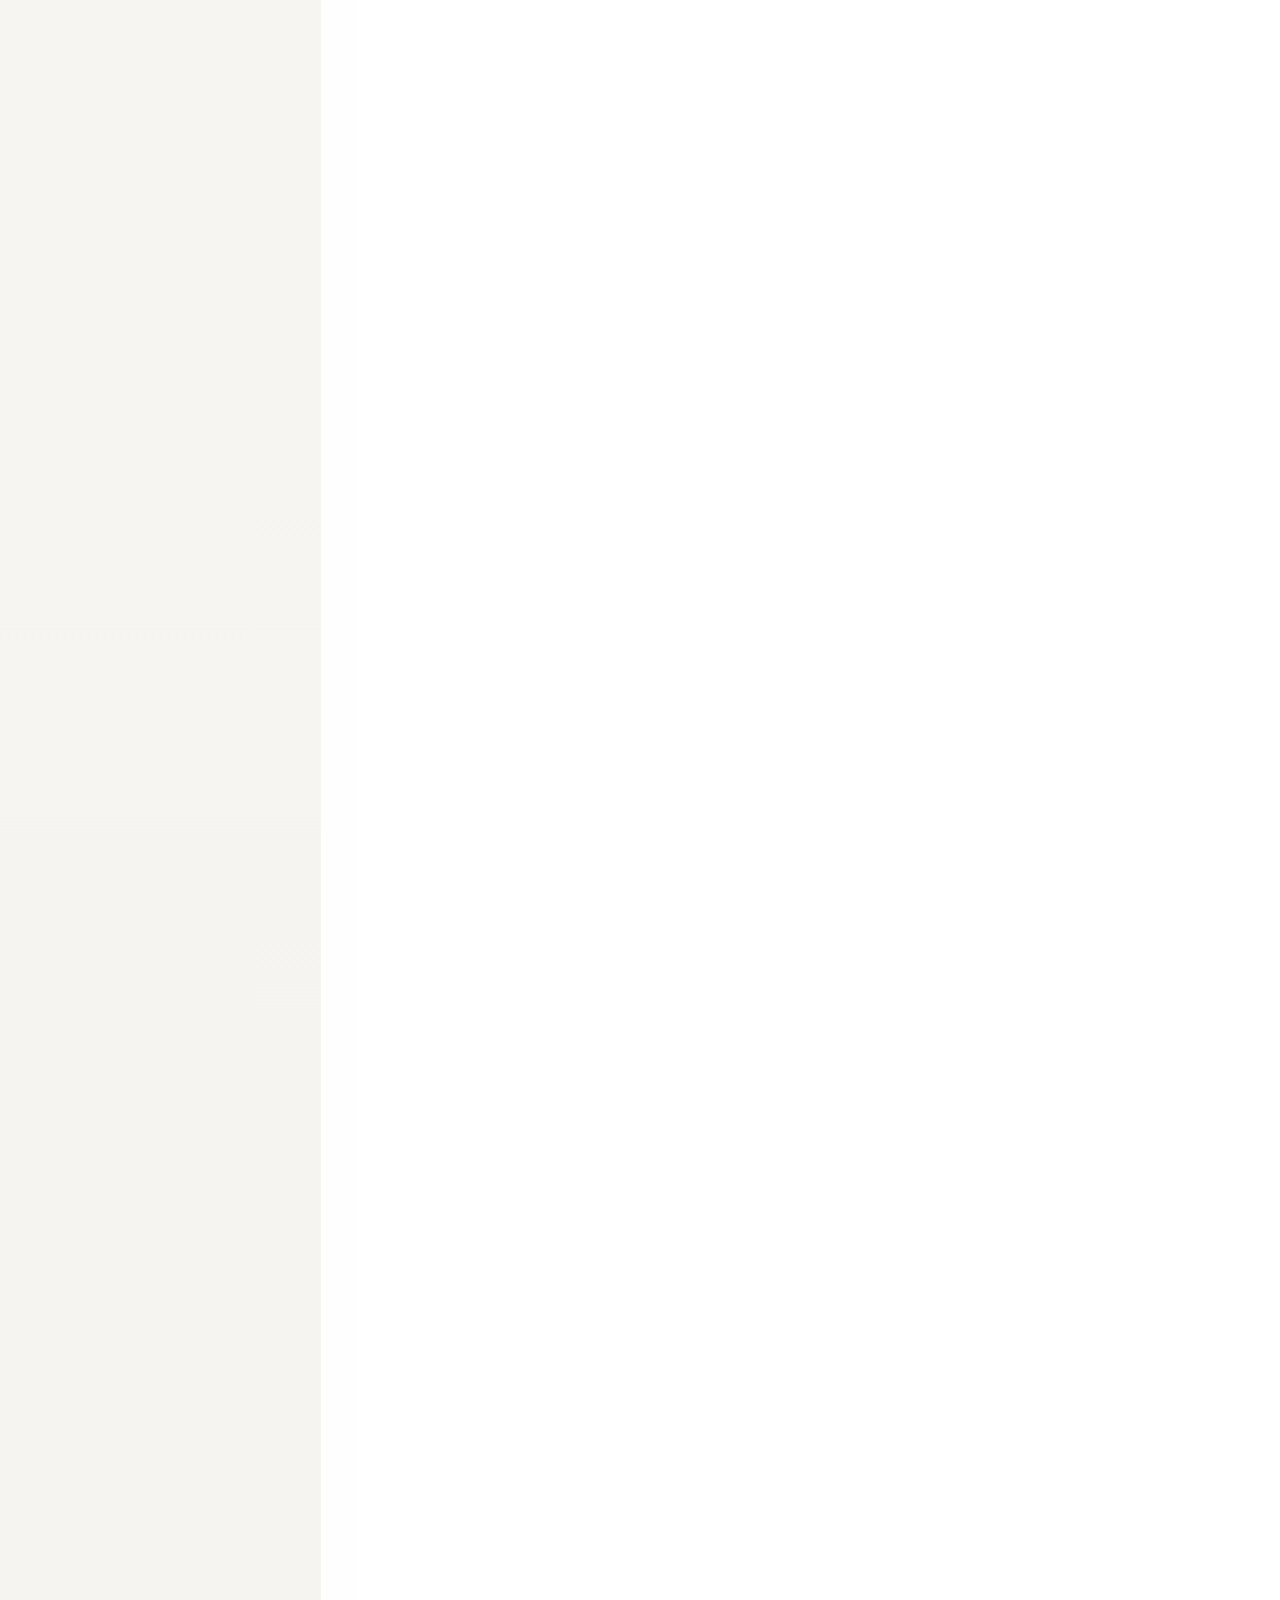
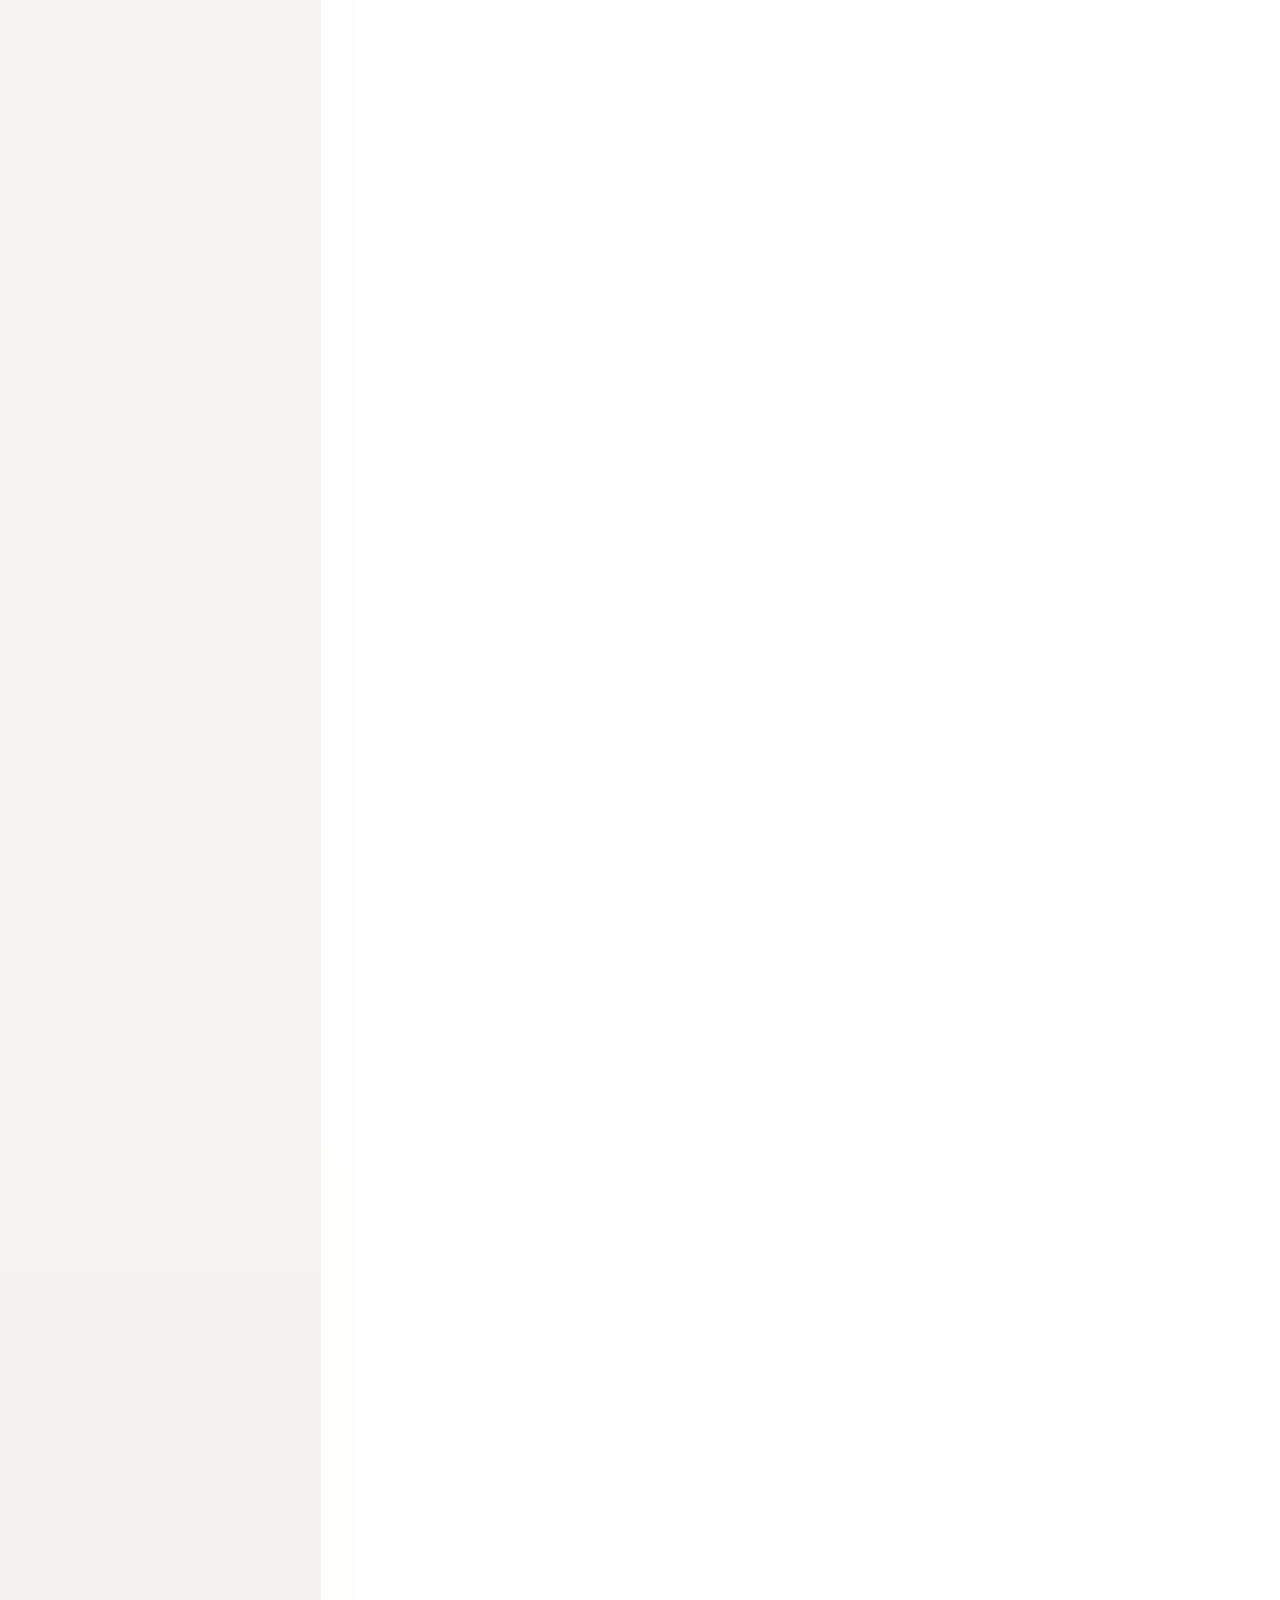
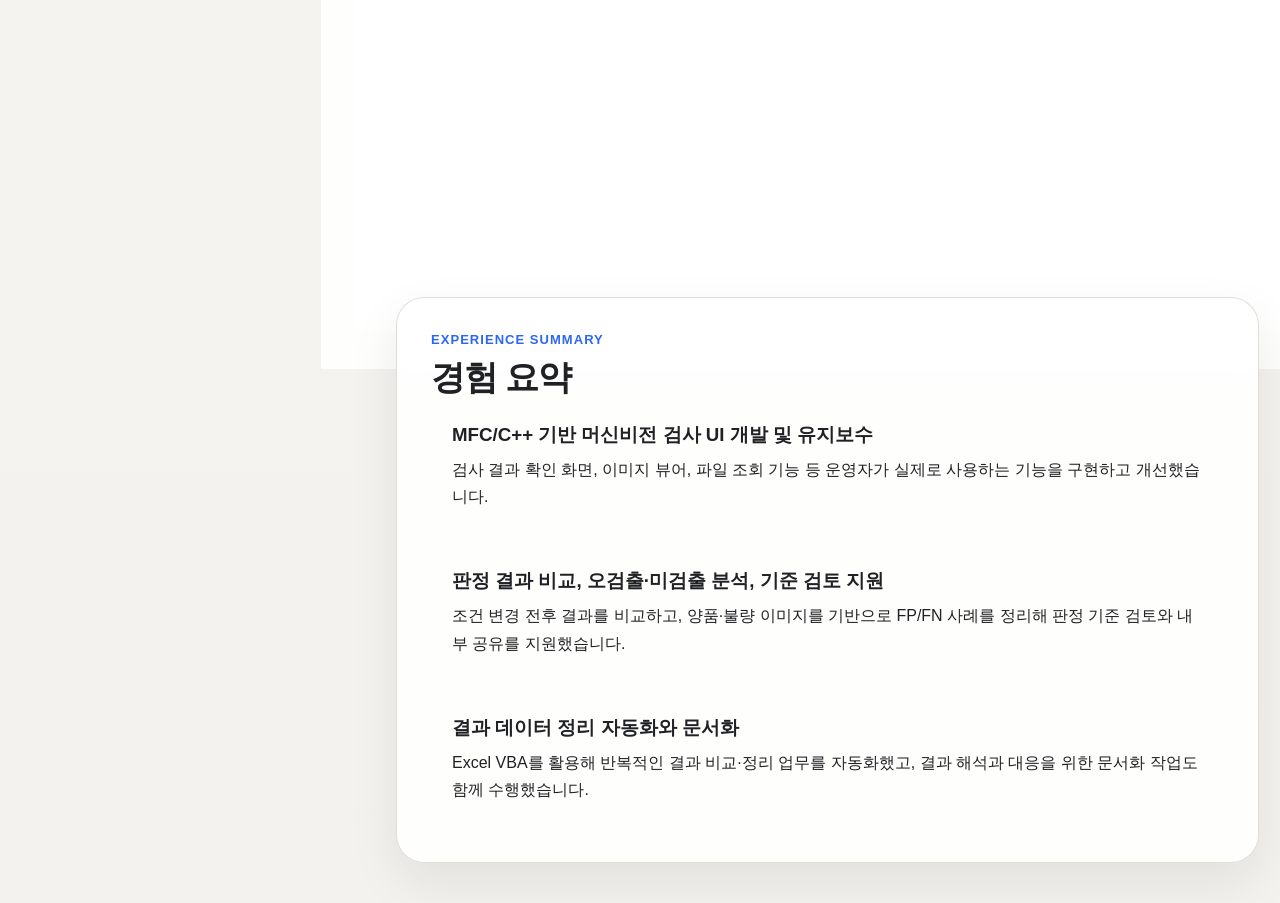
==== commit 16f64aa0: "Add Updated media grid layout and removed unused about cards. Enhanced styling for the about me sect" ====
--- a/index.html
+++ b/index.html
@@ -128,15 +128,13 @@
       grid-template-columns: repeat(2, minmax(0, 1fr));
     }
     .media-grid.media-grid-4 {
-      grid-template-columns: repeat(2, minmax(0, 1fr));
+      grid-template-columns: repeat(4, minmax(0, 1fr));
     }
     .media-card {
       border: 1px solid rgba(255,255,255,0.08);
       border-radius: 18px;
       overflow: hidden;
       background: rgba(255,255,255,0.02);
-      display: flex;
-      flex-direction: column;
     }
     .media-card img {
       display: block;
@@ -144,11 +142,16 @@
       height: auto;
       object-fit: contain;
       background: #0d1117;
-      padding: 14px;
-      box-sizing: border-box;
+    }
+    .aboutme-raw {
+      margin: 0;
+      white-space: pre-wrap;
+      word-break: keep-all;
+      line-height: 1.9;
+      font-size: 1rem;
     }
     .media-card figcaption {
-      padding: 0 14px 14px;
+      padding: 12px 14px 14px;
       font-size: 0.92rem;
       line-height: 1.6;
       opacity: 0.92;
@@ -156,10 +159,6 @@
     .media-card strong {
       display: block;
       margin-bottom: 4px;
-    }
-    .media-card figcaption {
-      border-top: 1px solid rgba(255,255,255,0.06);
-      padding-top: 12px;
     }
     .note-box,
     .callout-box,
@@ -247,71 +246,6 @@
     .experience-list p {
       margin: 0;
       line-height: 1.7;
-    }
-
-    .about-intro-card,
-    .about-detail-card,
-    .about-summary-card {
-      border: 1px solid rgba(255,255,255,0.08);
-      border-radius: 18px;
-      background: rgba(255,255,255,0.02);
-      padding: 20px;
-    }
-    .about-intro-card {
-      margin-top: 22px;
-    }
-    .about-intro-card h3,
-    .about-detail-card h3,
-    .about-summary-card h3 {
-      margin: 0 0 12px;
-    }
-    .about-intro-card p,
-    .about-detail-card p,
-    .about-summary-card p {
-      margin: 0 0 12px;
-      line-height: 1.8;
-    }
-    .about-intro-card p:last-child,
-    .about-detail-card p:last-child,
-    .about-summary-card p:last-child {
-      margin-bottom: 0;
-    }
-    .about-detail-grid {
-      display: grid;
-      grid-template-columns: repeat(2, minmax(0, 1fr));
-      gap: 16px;
-      margin-top: 18px;
-    }
-    .about-detail-card .about-label {
-      display: inline-block;
-      margin-bottom: 10px;
-      font-size: 0.84rem;
-      letter-spacing: 0.06em;
-      text-transform: uppercase;
-      opacity: 0.72;
-    }
-    .about-detail-card strong {
-      display: block;
-      margin: 12px 0 6px;
-      font-size: 0.95rem;
-    }
-    .about-summary-card {
-      margin-top: 18px;
-    }
-    .about-summary-tags {
-      display: flex;
-      flex-wrap: wrap;
-      gap: 10px;
-      margin-top: 14px;
-    }
-    .about-summary-tags span {
-      display: inline-flex;
-      align-items: center;
-      border-radius: 999px;
-      padding: 8px 14px;
-      background: rgba(255,255,255,0.06);
-      border: 1px solid rgba(255,255,255,0.1);
-      font-size: 0.92rem;
     }
     @media (max-width: 1100px) {
       .media-grid,
@@ -339,11 +273,11 @@
         <div class="avatar">A</div>
         <h1>안서영 · Seoyeong An</h1>
         <p class="profile-role">Vision SW · Image Processing Engineer</p>
-        <p class="profile-desc">
-          MFC/C++ 기반 검사 소프트웨어 개발과 판정 결과 분석 경험을 바탕으로,
-          영상처리와 머신러닝을 실제 운영 흐름에 연결하는 포트폴리오입니다.
-        </p>
-
+        <div class="sidebar-block links-block">
+          <a href="https://github.com/ansiaa" target="_blank" rel="noreferrer">GitHub</a>
+          <a href="mailto:ae312603@gmail.com">Email</a>
+          <a href="resume.pdf" target="_blank" rel="noreferrer">Resume</a>
+        </div>
         <nav class="side-nav">
           <a href="#about">About</a>
           <a href="#strengths">Strengths</a>
@@ -360,102 +294,26 @@
             <span>OpenCV</span>
             <span>Python</span>
             <span>FastAPI</span>
-            <span>ML</span>
-            <span>FP/FN 분석</span>
+            <span>AI</span>
           </div>
-        </div>
-
-        <div class="sidebar-block links-block">
-          <a href="https://github.com/ansiaa" target="_blank" rel="noreferrer">GitHub</a>
-          <a href="mailto:ae312603@gmail.com">Email</a>
-          <a href="resume.pdf" target="_blank" rel="noreferrer">Resume</a>
         </div>
       </div>
     </aside>
 
     <main class="content">
-      <section class="hero section-block" id="about">
-        <h2 class="hero-title">ABOUT me</h2>
-        <div class="about-plain-text">1. 세심한 관찰력
-강점
-작은 차이, 미묘한 변화, 흐름을 잘 보는 편
-결과만 보는 게 아니라 원인까지 보려는 성향
-약점으로 보일 수 있는 부분
-사소한 부분까지 신경 써서 생각이 길어질 수 있음
-자기소개서용 표현
-
-저는 작은 차이도 놓치지 않으려는 편이며, 문제를 볼 때도 겉으로 드러난 결과보다 그 원인과 흐름을 함께 이해하려고 합니다.
-
-약점 보완형 표현
-
-세부적인 부분까지 확인하려는 성향이 있어 검토가 길어질 때도 있지만, 최근에는 우선순위를 정해 핵심부터 판단하는 습관을 들이고 있습니다.
-
-2. 책임감과 꾸준함
-강점
-맡은 일을 가볍게 넘기지 않음
-끝까지 확인하고 정리하려는 성향
-약점으로 보일 수 있는 부분
-책임감을 크게 느껴 스스로 부담을 안을 수 있음
-자기소개서용 표현
-
-맡은 일은 단순히 처리하는 데서 끝내지 않고, 실제로 안정적으로 운영될 수 있는 수준까지 점검하려고 합니다.
-
-약점 보완형 표현
-
-책임감을 크게 느끼는 편이라 스스로 기준을 높게 두는 경우가 있지만, 일정과 목표를 함께 관리하며 균형 있게 업무를 수행하려고 노력하고 있습니다.
-
-3. 신중한 판단력
-강점
-성급하게 결론내리기보다 충분히 검토하는 편
-정확성과 재현성이 중요한 일에 강점
-약점으로 보일 수 있는 부분
-결정 속도가 느려 보일 수 있음
-자기소개서용 표현
-
-저는 빠른 결정보다 충분한 검토를 바탕으로 판단하는 편이며, 특히 정확성이 중요한 업무일수록 더 신중하게 접근합니다.
-
-약점 보완형 표현
-
-중요한 판단에서는 여러 가능성을 함께 검토하는 편입니다. 다만 실행이 늦어지지 않도록 기준을 명확히 세우고 결정하려고 합니다.
-
-4. 정리력과 구조화 능력
-강점
-머릿속으로만 두지 않고 정리해서 남기려는 성향
-패턴, 기준, 차이를 구조적으로 보는 데 유리
-약점으로 보일 수 있는 부분
-정리 기준이 높아 시간 소모가 생길 수 있음
-자기소개서용 표현
-
-저는 정보를 단순히 확인하는 데서 끝내지 않고, 다시 검토하고 공유할 수 있도록 구조화해 정리하는 것을 중요하게 생각합니다.
-
-약점 보완형 표현
-
-정리의 완성도를 높이려는 성향이 있어 시간이 더 들 때도 있지만, 최근에는 목적에 맞는 수준으로 정리 범위를 조절하고 있습니다.
-
-5. 배려와 협업 감각
-강점
-상대 입장, 분위기, 필요한 정보를 잘 의식하는 편
-혼자 잘하는 것보다 협업 흐름을 중요하게 봄
-약점으로 보일 수 있는 부분
-타인의 반응이나 분위기를 너무 의식할 수 있음
-자기소개서용 표현
-
-저는 협업에서 상대가 필요로 하는 정보와 흐름을 먼저 고려하는 편이며, 혼자 이해하는 방식보다 함께 일하기 쉬운 형태로 소통하고 정리하려고 합니다.
-
-약점 보완형 표현
-
-주변 상황을 세심하게 살피는 편이라 때로는 타인의 반응을 지나치게 의식할 때도 있습니다. 그래서 최근에는 기준과 목적을 먼저 분명히 하며 소통하려고 합니다.
-
-네한테 가장 잘 맞는 장점 3개만 추리면
-
-이 3개를 메인으로 쓰는 게 제일 자연스럽다.
-
-세심한 관찰력
-책임감과 꾸준함
-원인과 흐름을 함께 보는 분석적 태도</div>
+            <section class="hero section-block" id="about">
+        <p class="eyebrow">About</p>
+        <h4 class="hero-title">ABOUT me</h4>
+        <pre class="aboutme-raw">저는 작은 차이와 미묘한 변화도 놓치지 않으려는 세심함과, 맡은 일을 끝까지 확인하려는 책임감을 가지고 있습니다. 문제를 볼 때에도 단순히 결과만 받아들이기보다, 왜 그런 결과가 나왔는지 원인을 파악하고 흐름을 이해하려고 합니다. 또한 점검과 정리는 업무의 필수 요소라고 생각하기 때문에, 다시 검토하거나 공유할 수 있도록 내용을 구조화하고 문서화하는 습관을 가지고 있습니다. 특히 정확성과 재현성이 중요한 소프트웨어 개발 업무에서는 이러한 성향이 더욱 강점이 된다고 생각합니다. 실제로 이러한 태도는 검사 결과를 세밀하게 확인하고, 기준과 다른 차이를 비교하며, 반복되는 문제를 정리하고 개선하는 업무와 잘 맞았습니다.
+
+이전 직장에서는 머신비전 검사 회사에서 MFC, C++ 기반 프로그램의 UI 개발 및 유지보수를 담당했습니다. 사용자 요청에 맞춰 화면을 수정하고 기능을 구현했으며, 실제 운영 환경에서 더 편리하게 사용할 수 있도록 개선하는 업무를 수행했습니다. 또한 검사 후 생성되는 판정 데이터를 이미지와 함께 확인하면서 feature 조건을 변경해 결과를 다시 비교·정리했고, 양품과 불량 이미지를 바탕으로 오검출과 미검출 사례를 분석하여 문서화했습니다. 이 과정에서는 Excel VBA를 활용해 많은 데이터를 보다 빠르고 체계적으로 정리했습니다. 이러한 경험을 통해 단순히 프로그램이 동작하도록 만드는 것에 그치지 않고, 실제 운영 과정에서 사용자가 어떤 점을 불편해하는지, 이미지 특성과 품질 수준에 따라 어떤 기준을 세워야 하는지, 그리고 결과를 어떻게 정리해야 하는지를 배울 수 있었습니다.
+
+저의 강점은 개발과 분석을 함께 볼 수 있다는 점입니다. UI 화면과 기능을 만들 때에도 실제 검사 흐름과 결과 해석을 함께 고려했고, 결과를 분석할 때에도 단순히 수치 분포만 정리하는 것이 아니라 양품과 불량 이미지를 직접 확인하며 기준 변경 전후의 차이, 오검출·미검출의 패턴, 그리고 이를 다른 운영 상황에 어떻게 활용할 수 있을지까지 함께 고민했습니다. 이러한 경험을 통해 작은 문제나 차이를 발견하고, 그 원인을 추적하며, 다시 활용할 수 있는 형태로 정리하는 태도를 갖추게 되었습니다. 저는 이러한 강점이 검사와 판정의 정확성이 중요한 업무에 잘 맞는다고 생각합니다.
+
+최근에는 개인 프로젝트로 Python과 OpenCV 기반의 Vision AI 프로젝트를 진행하며 영상처리의 전체 흐름을 다시 정리하고 있습니다. 또한 기존에 사람의 기준과 판단이 중요했던 검사 업무가 AI/ML과 결합될 때 어떤 방식으로 확장될 수 있는지에 관심을 가지게 되었고, 이를 직접 프로젝트로 구현하며 역량을 넓혀가고 있습니다. 앞으로도 지금까지의 머신비전 실무 경험을 바탕으로 결과를 정확하게 해석하고, 더 안정적으로 운영할 수 있는 방향을 고민하며, 현장과 기술을 함께 이해하는 소프트웨어 개발자로 성장하겠습니다.</pre>
       </section>
 
-<section class="section-block" id="strengths">
+      <section class="section-block" id="strengths">
         <div class="section-header">
           <p class="eyebrow">Strengths</p>
           <h2>강점</h2>
@@ -482,7 +340,7 @@
             <p class="eyebrow">Projects</p>
             <h2>프로젝트</h2>
           </div>
-          <p class="section-guide">카드를 누르면 아래 상세 설명이 바뀝니다.</p>
+          <p class="section-guide">카드 클릭</p>
         </div>
 
         <div class="project-grid project-grid-2">
@@ -1008,17 +866,19 @@
                     <li>final operating version selection</li>
                     <li>recall-priority threshold sweep</li>
                     <li>operating FP/FN gallery 정리</li>
-                  </ul>
-                </div>
-                <div class="info-card">
-                  <h4>연결 완료 항목</h4>
-                  <ul class="bullet-list">
                     <li>drift monitoring skeleton</li>
                     <li>retrain trigger skeleton</li>
                     <li>FastAPI inference endpoint</li>
                     <li>gt_label / pred_label / is_correct 중심 응답 구조</li>
                     <li>raw full-image validation</li>
                     <li>MFC integration test</li>
+                  </ul>
+                </div>
+                <div class="info-card">
+                  <h4>확장해야할 항목</h4>
+                  <ul class="bullet-list">
+                    <li>VLM-based explanation JSON</li>
+                    <li>Docker packaging</li>
                   </ul>
                 </div>
               </div>
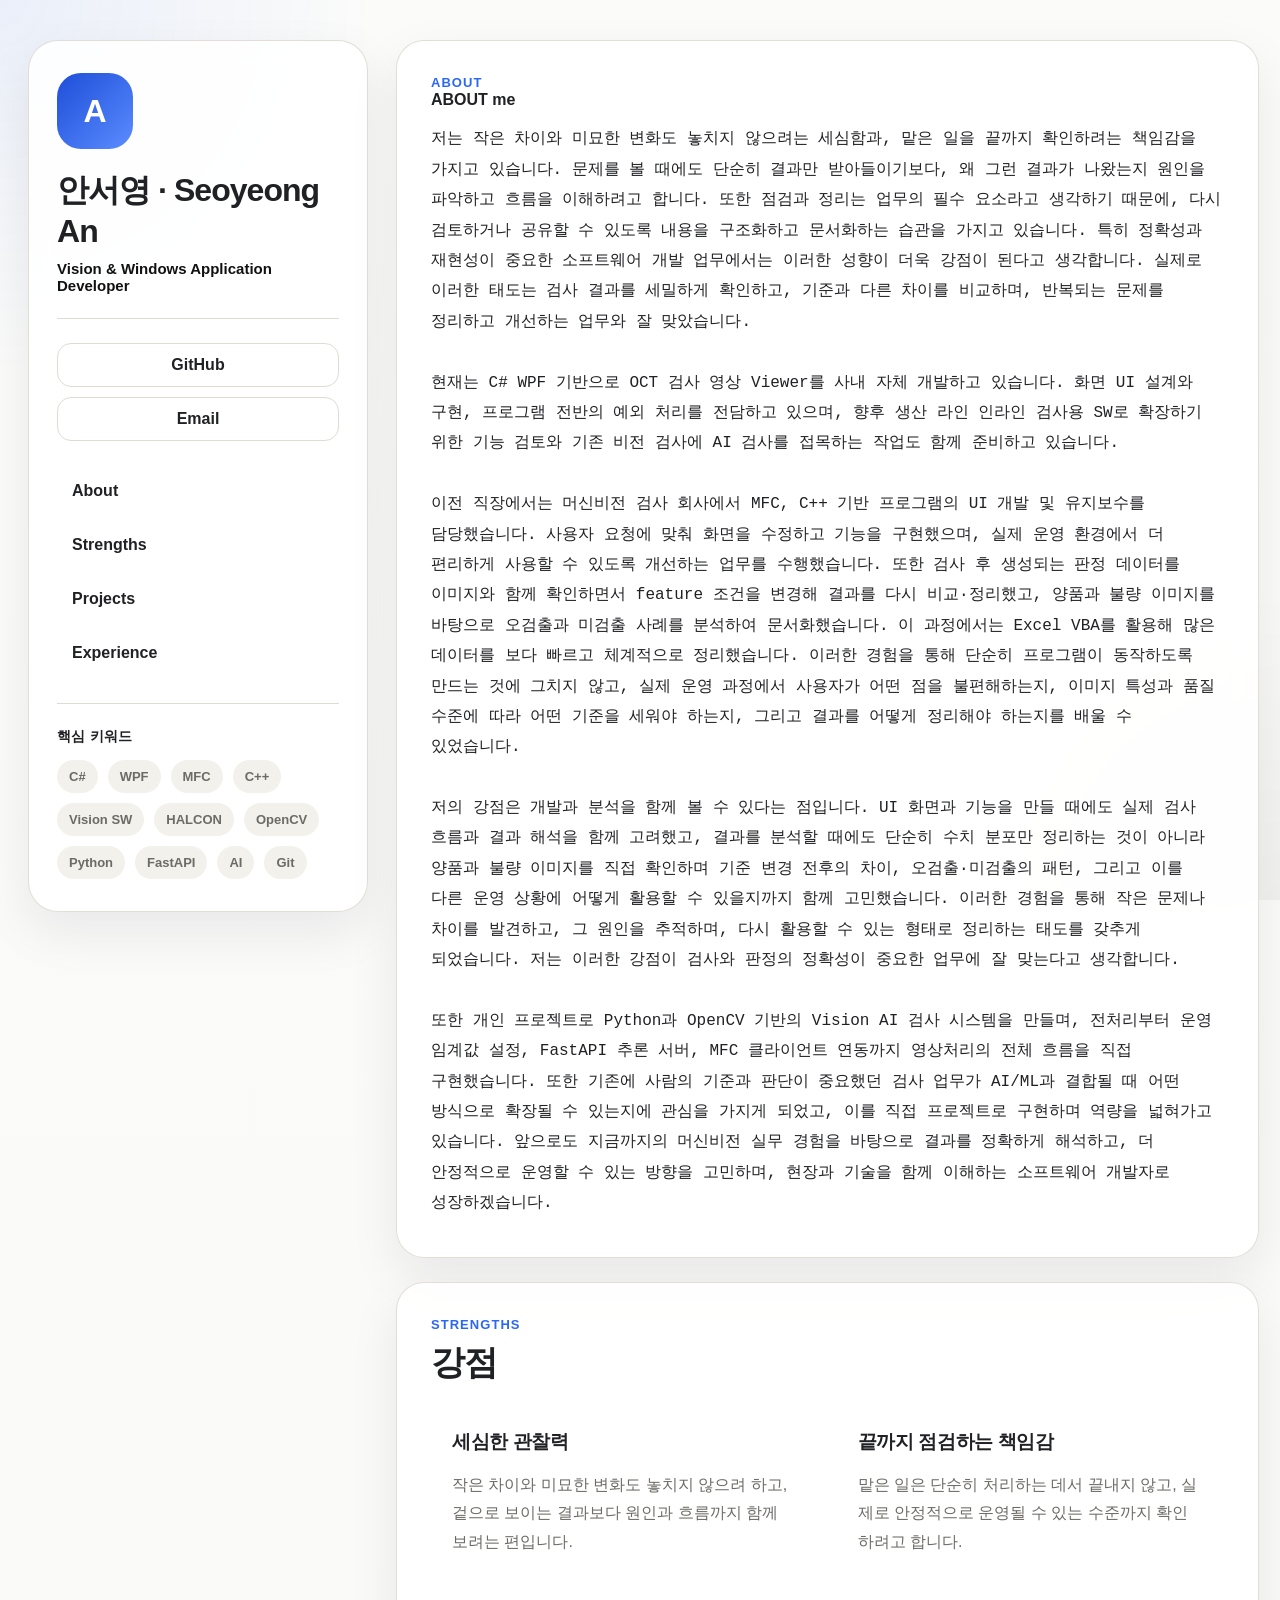
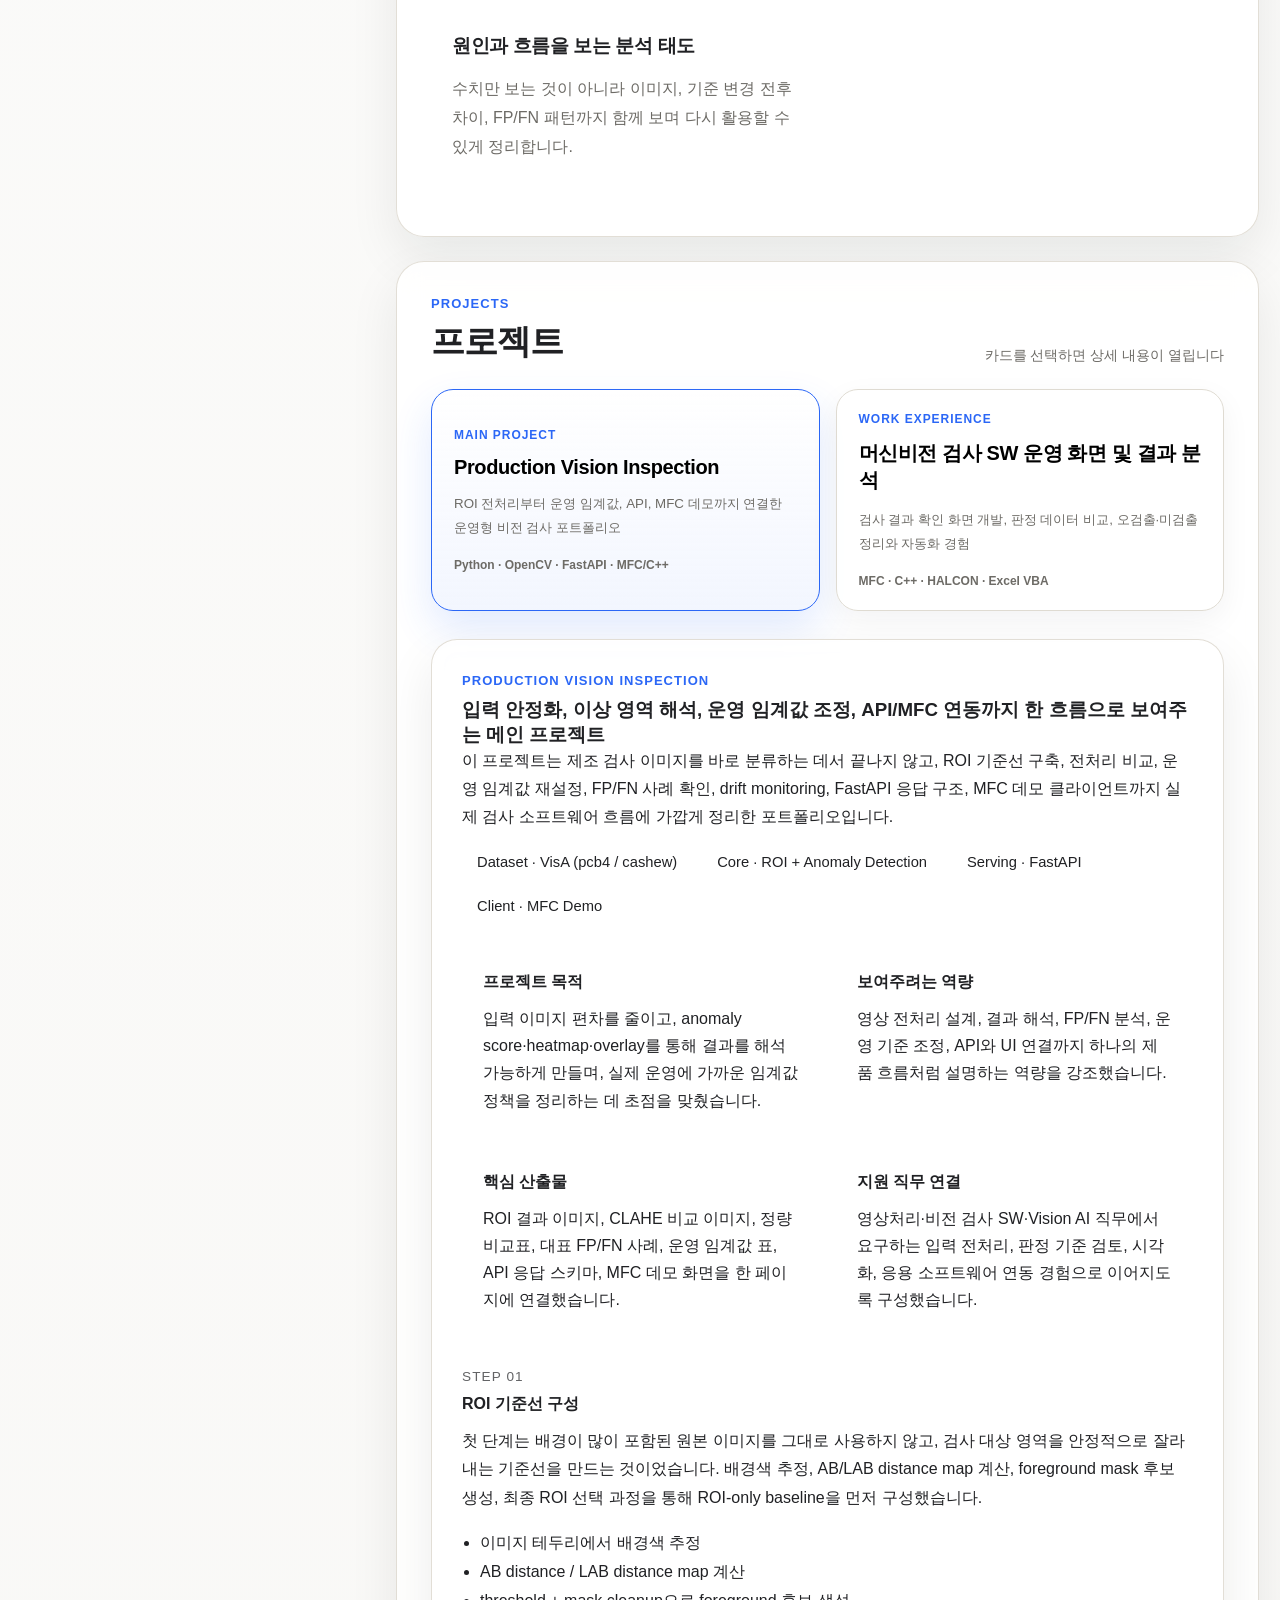
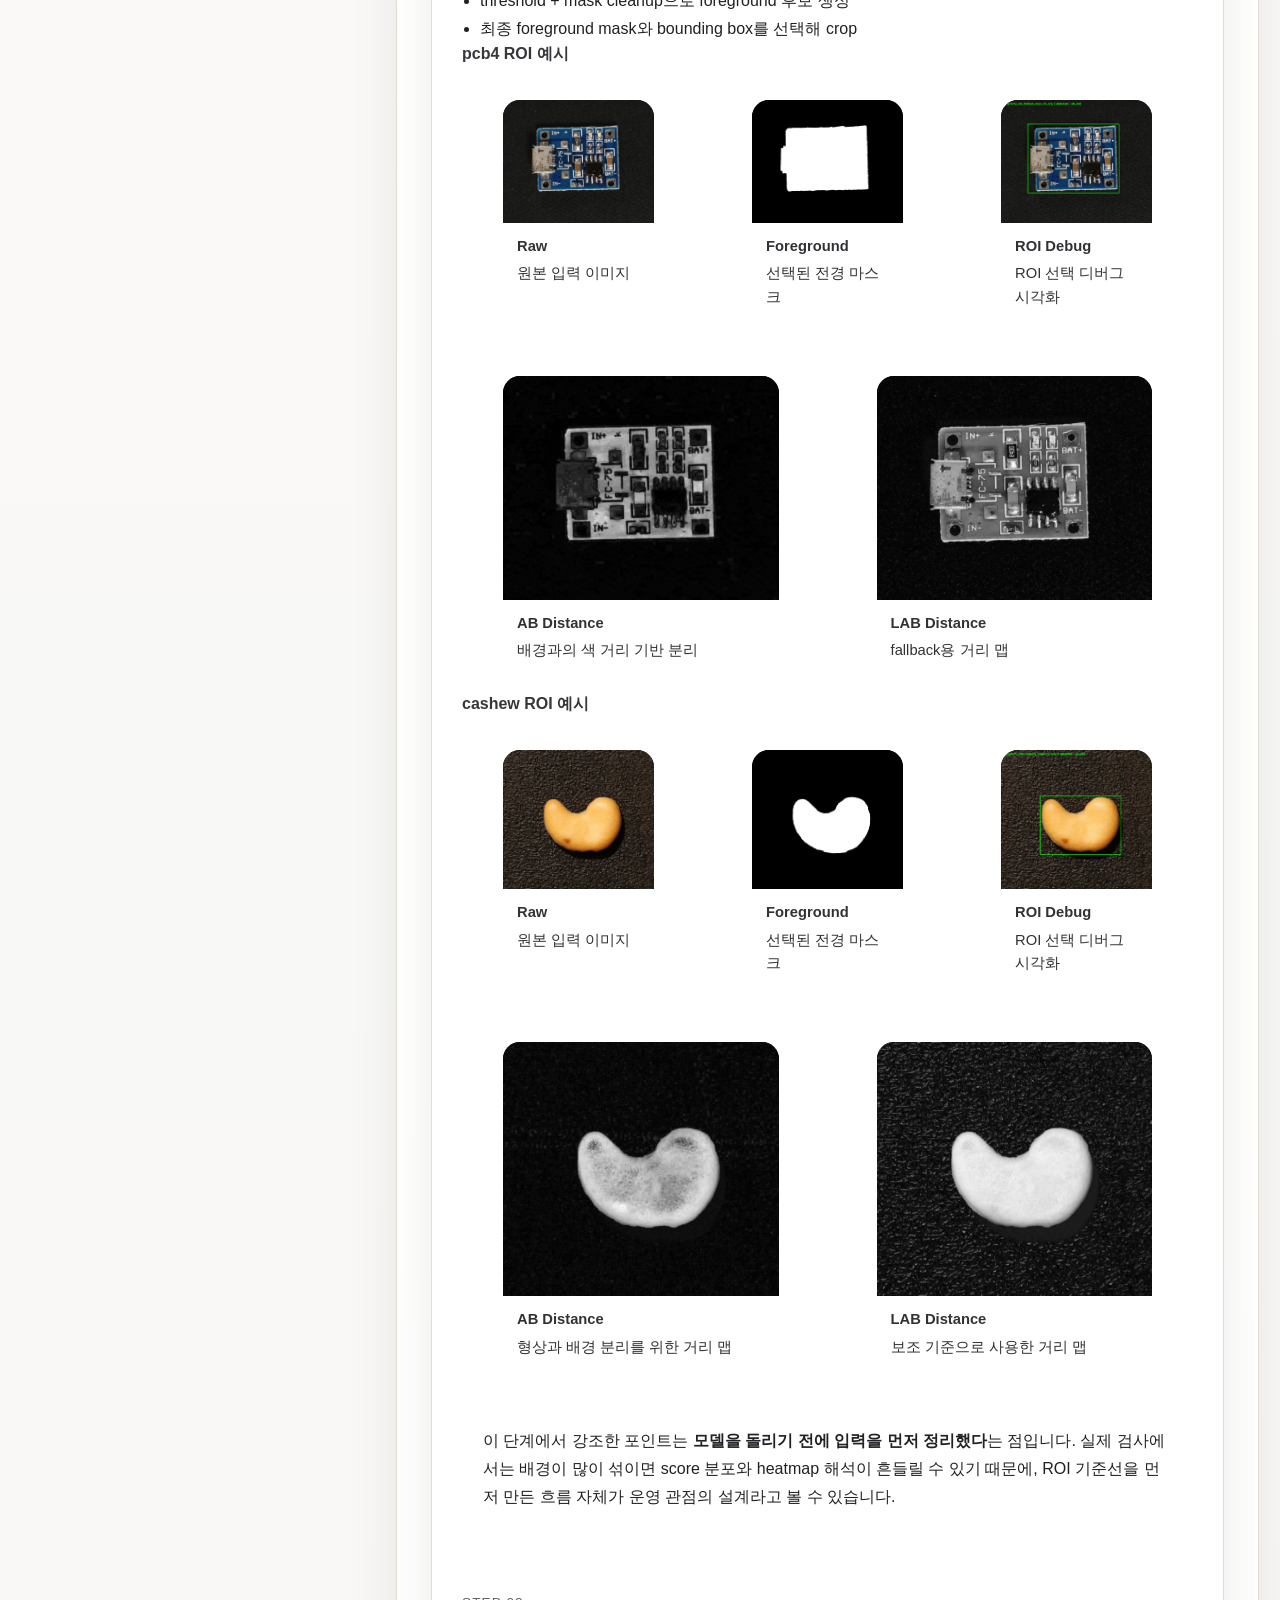
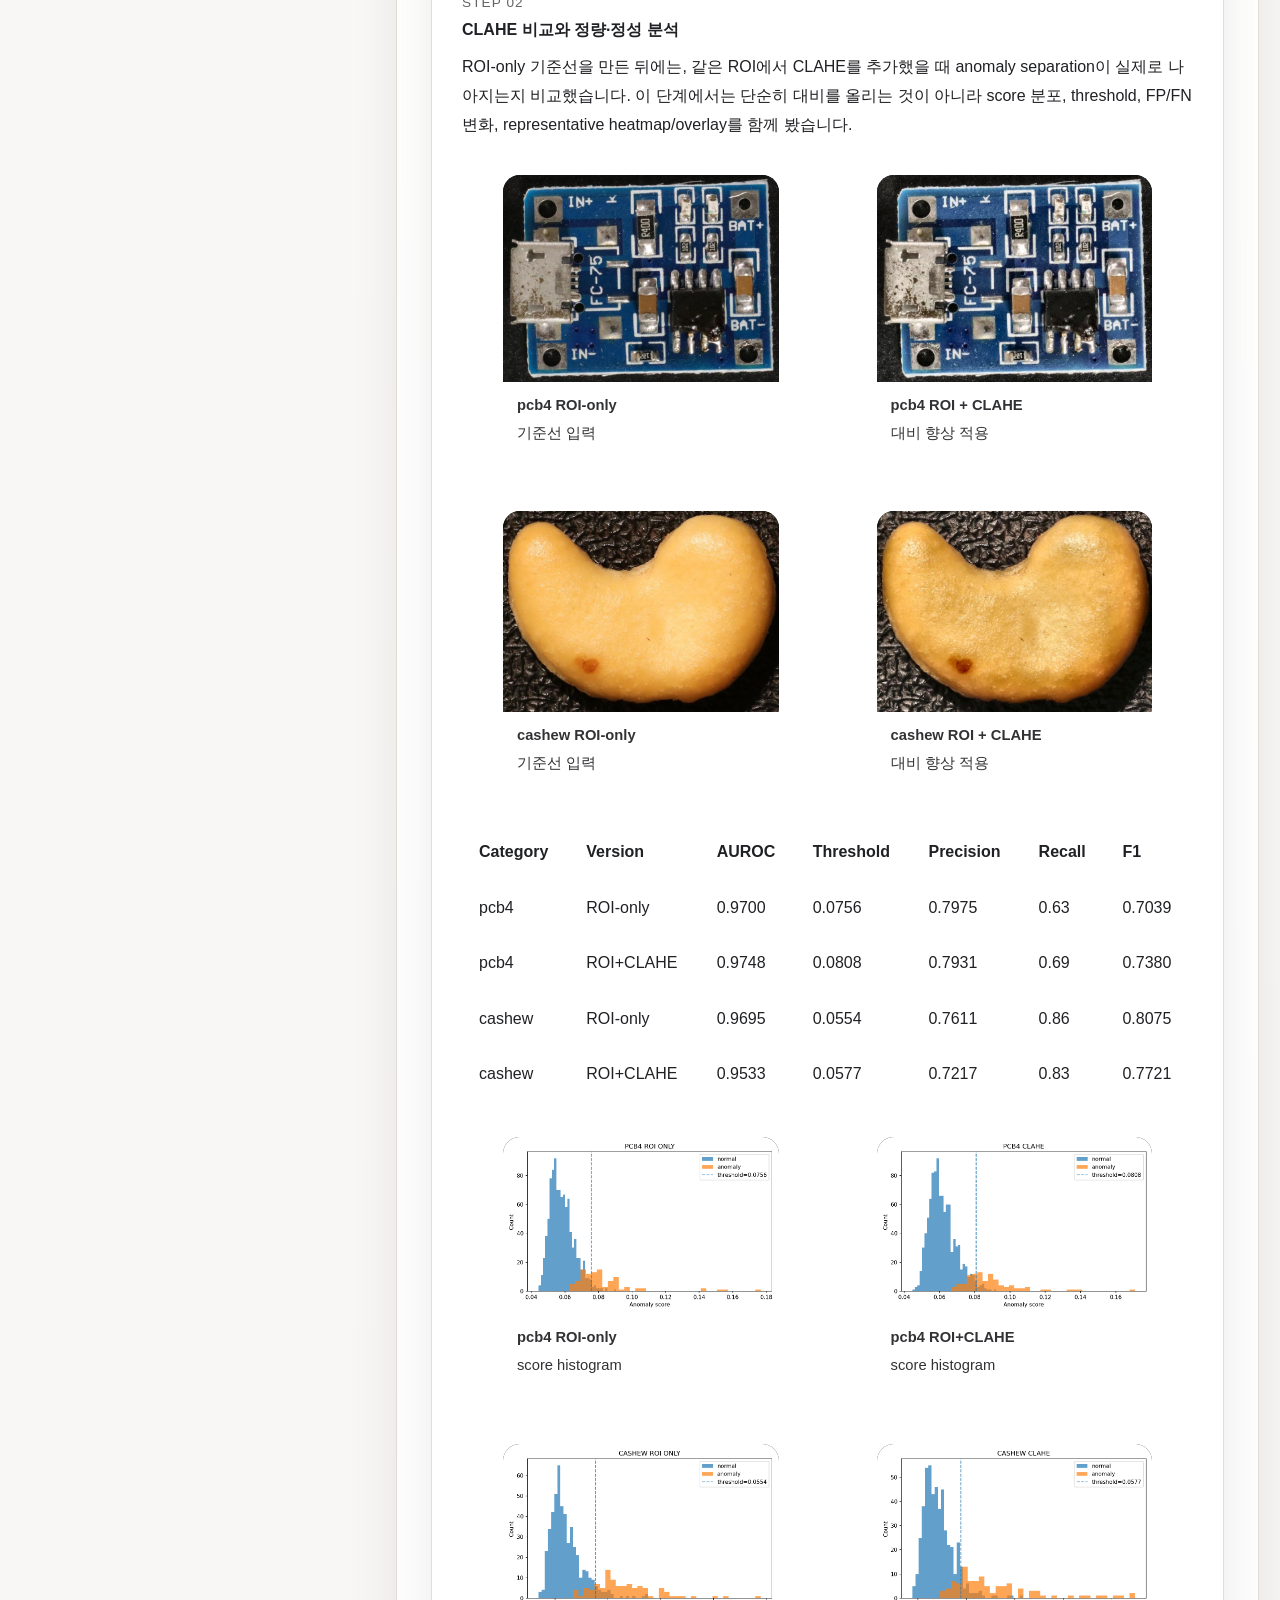
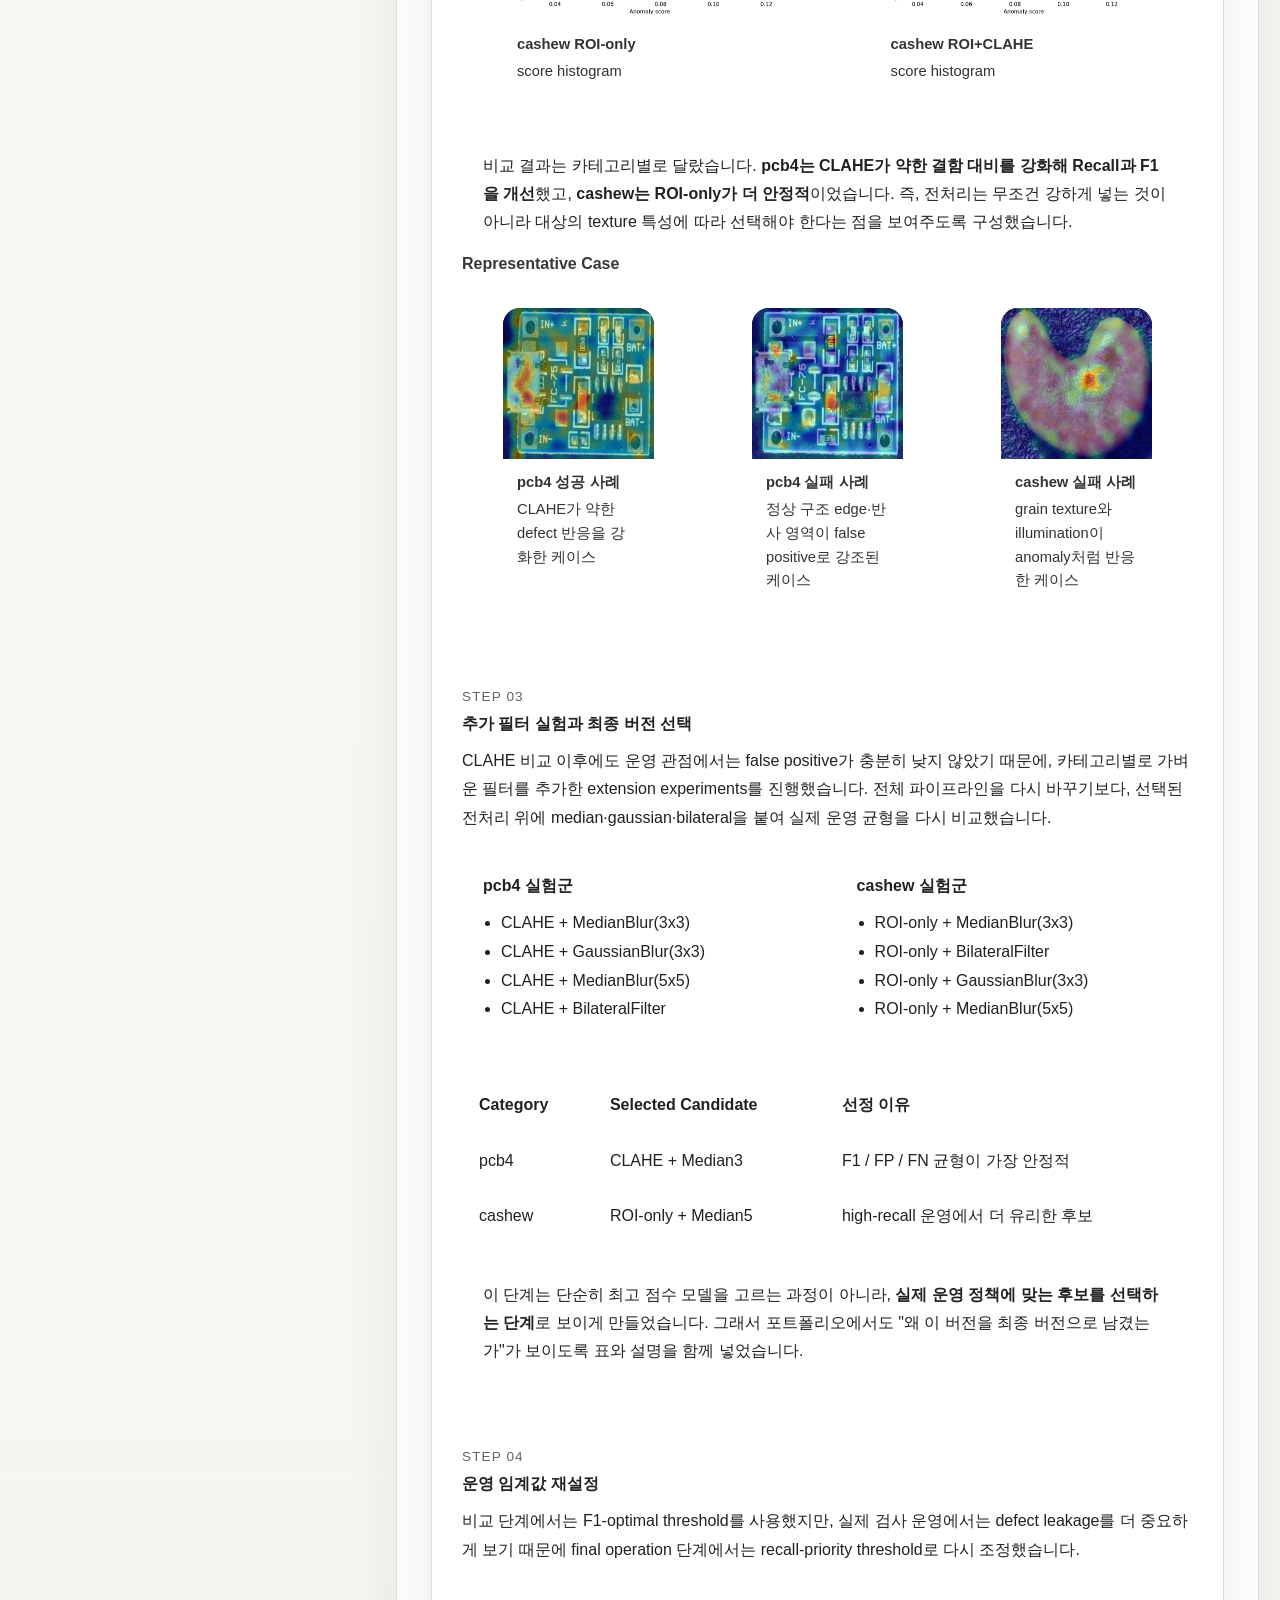
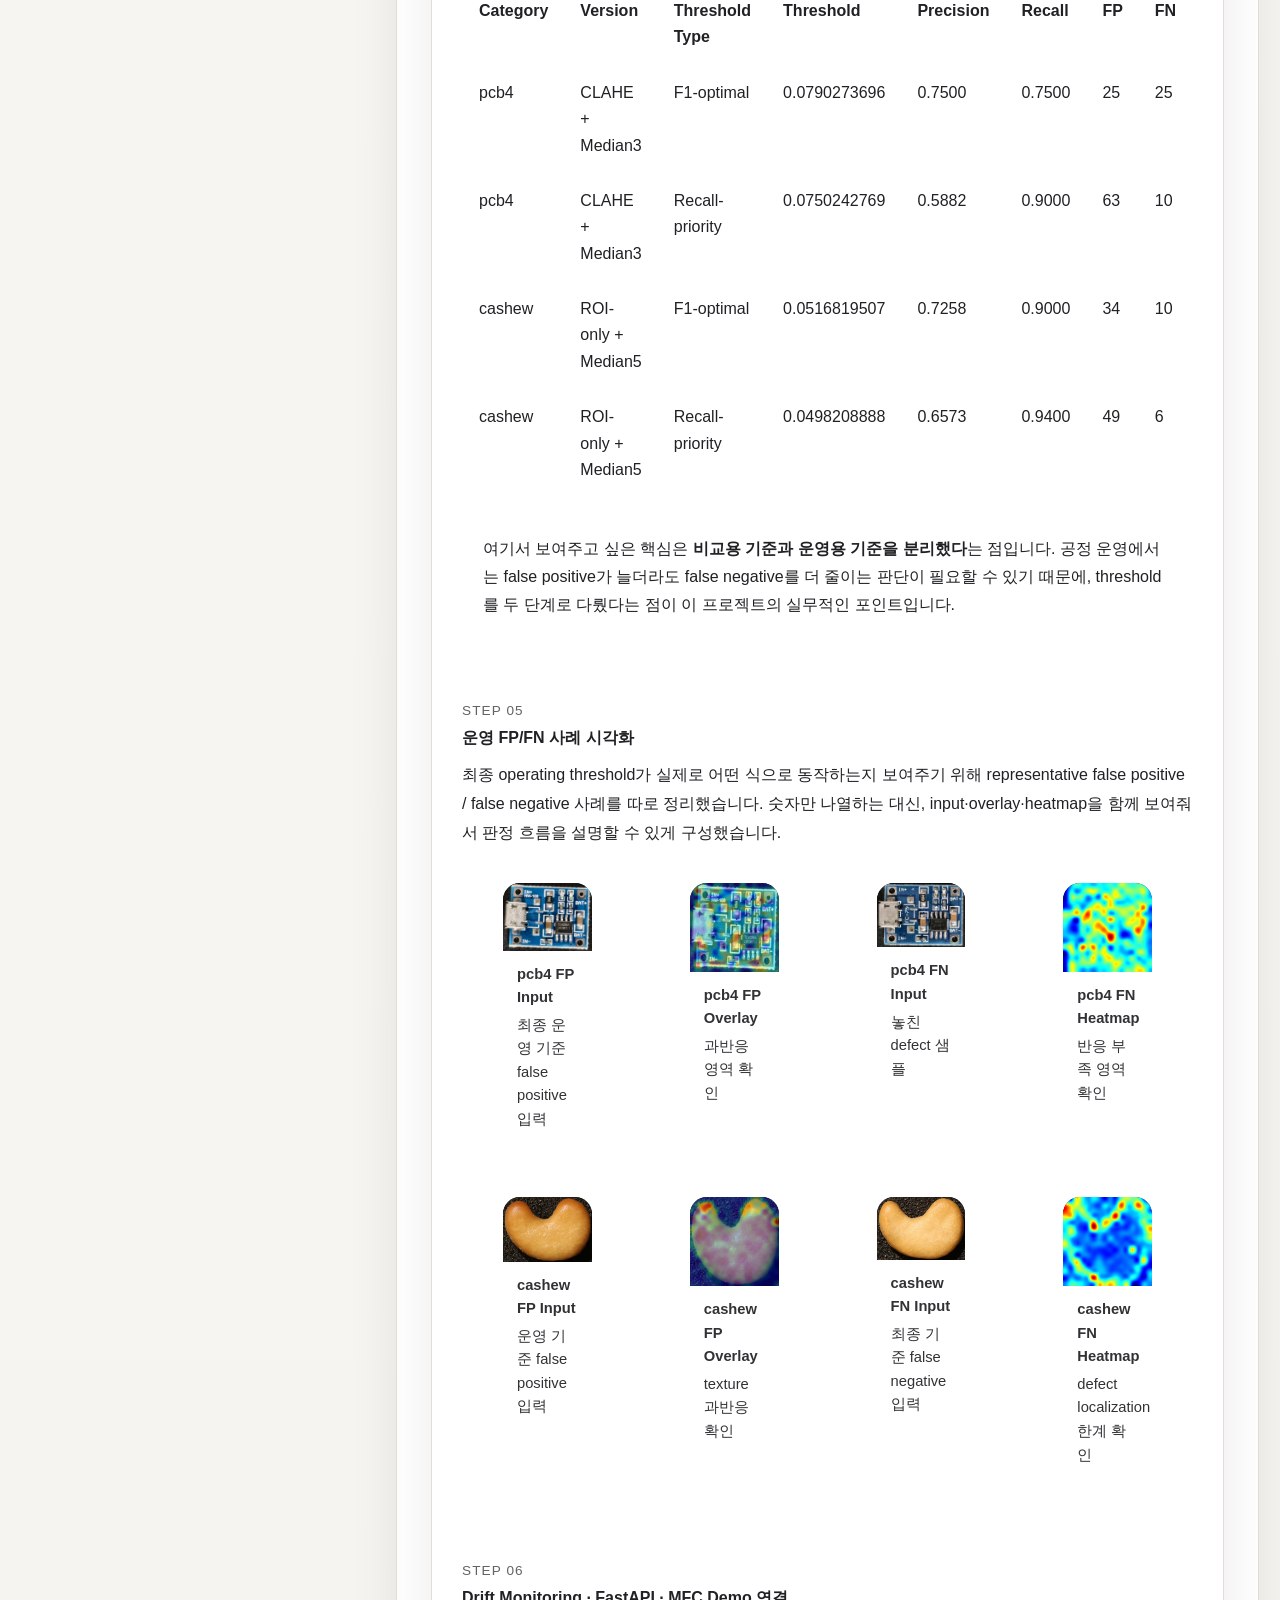
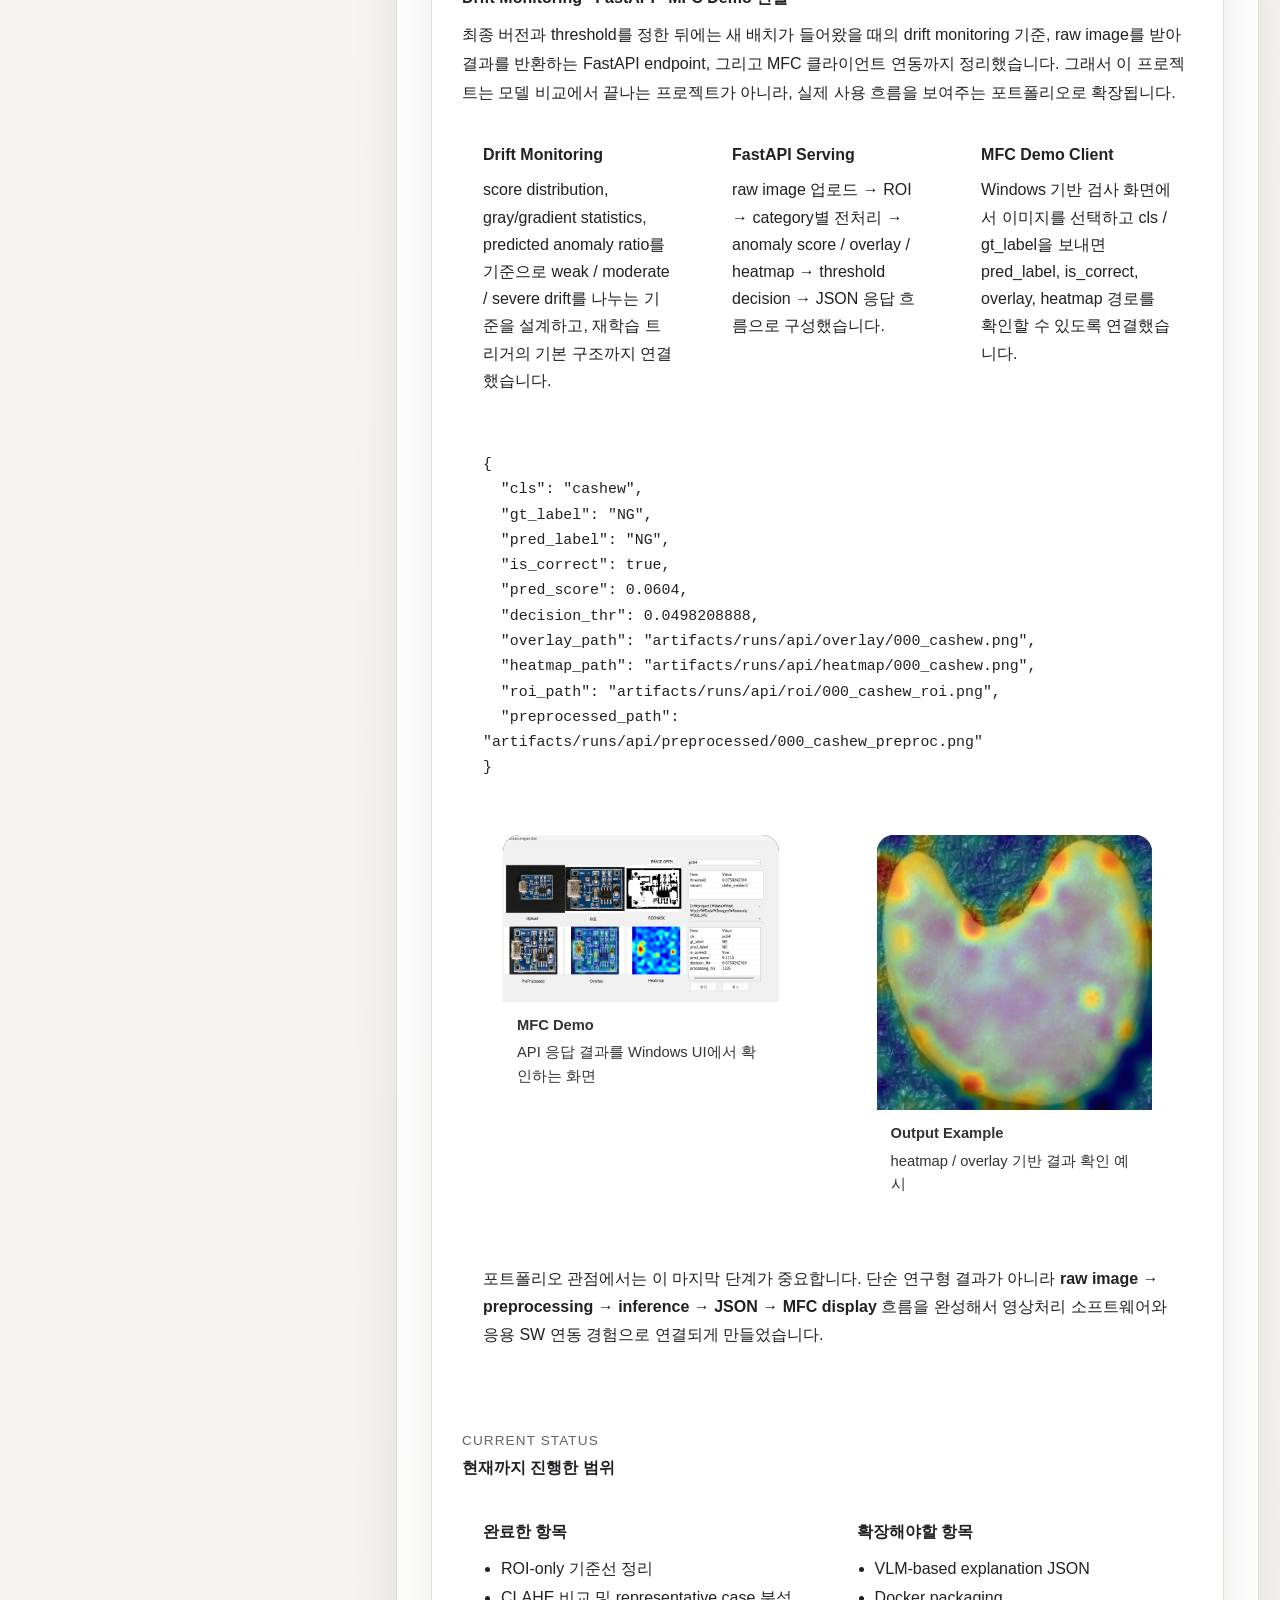
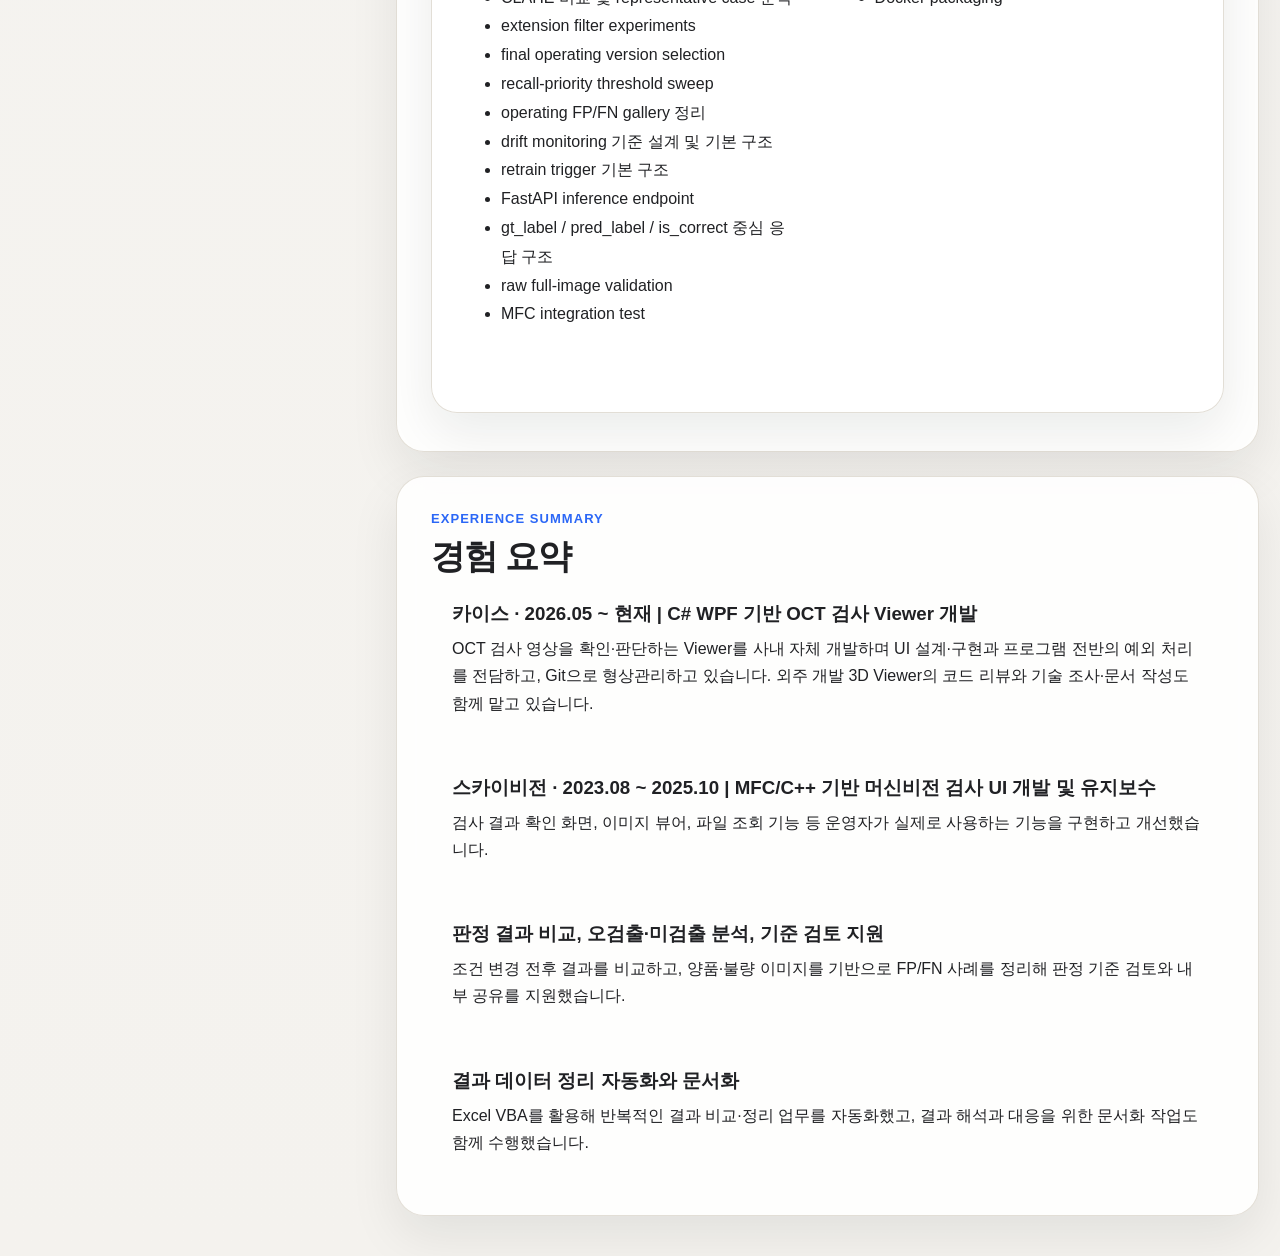
==== commit 80a52239: "포트폴리오 최신화: 현재 경력 추가, 표현 정리, 개인정보 포함 이력서 제거 - 현재 회사(카이스, C# WPF) 경력과 About 내용 추가 - 제목·키워드에 C#, WPF, H" ====
--- a/index.html
+++ b/index.html
@@ -272,11 +272,10 @@
       <div class="profile-card">
         <div class="avatar">A</div>
         <h1>안서영 · Seoyeong An</h1>
-        <p class="profile-role">Vision SW · Image Processing Engineer</p>
+        <p class="profile-role">Vision &amp; Windows Application Developer</p>
         <div class="sidebar-block links-block">
           <a href="https://github.com/ansiaa" target="_blank" rel="noreferrer">GitHub</a>
           <a href="mailto:ae312603@gmail.com">Email</a>
-          <a href="resume.pdf" target="_blank" rel="noreferrer">Resume</a>
         </div>
         <nav class="side-nav">
           <a href="#about">About</a>
@@ -288,13 +287,17 @@
         <div class="sidebar-block">
           <h2>핵심 키워드</h2>
           <div class="tag-list">
+            <span>C#</span>
+            <span>WPF</span>
             <span>MFC</span>
             <span>C++</span>
             <span>Vision SW</span>
+            <span>HALCON</span>
             <span>OpenCV</span>
             <span>Python</span>
             <span>FastAPI</span>
             <span>AI</span>
+            <span>Git</span>
           </div>
         </div>
       </div>
@@ -306,11 +309,13 @@
         <h4 class="hero-title">ABOUT me</h4>
         <pre class="aboutme-raw">저는 작은 차이와 미묘한 변화도 놓치지 않으려는 세심함과, 맡은 일을 끝까지 확인하려는 책임감을 가지고 있습니다. 문제를 볼 때에도 단순히 결과만 받아들이기보다, 왜 그런 결과가 나왔는지 원인을 파악하고 흐름을 이해하려고 합니다. 또한 점검과 정리는 업무의 필수 요소라고 생각하기 때문에, 다시 검토하거나 공유할 수 있도록 내용을 구조화하고 문서화하는 습관을 가지고 있습니다. 특히 정확성과 재현성이 중요한 소프트웨어 개발 업무에서는 이러한 성향이 더욱 강점이 된다고 생각합니다. 실제로 이러한 태도는 검사 결과를 세밀하게 확인하고, 기준과 다른 차이를 비교하며, 반복되는 문제를 정리하고 개선하는 업무와 잘 맞았습니다.
 
+현재는 C# WPF 기반으로 OCT 검사 영상 Viewer를 사내 자체 개발하고 있습니다. 화면 UI 설계와 구현, 프로그램 전반의 예외 처리를 전담하고 있으며, 향후 생산 라인 인라인 검사용 SW로 확장하기 위한 기능 검토와 기존 비전 검사에 AI 검사를 접목하는 작업도 함께 준비하고 있습니다.
+
 이전 직장에서는 머신비전 검사 회사에서 MFC, C++ 기반 프로그램의 UI 개발 및 유지보수를 담당했습니다. 사용자 요청에 맞춰 화면을 수정하고 기능을 구현했으며, 실제 운영 환경에서 더 편리하게 사용할 수 있도록 개선하는 업무를 수행했습니다. 또한 검사 후 생성되는 판정 데이터를 이미지와 함께 확인하면서 feature 조건을 변경해 결과를 다시 비교·정리했고, 양품과 불량 이미지를 바탕으로 오검출과 미검출 사례를 분석하여 문서화했습니다. 이 과정에서는 Excel VBA를 활용해 많은 데이터를 보다 빠르고 체계적으로 정리했습니다. 이러한 경험을 통해 단순히 프로그램이 동작하도록 만드는 것에 그치지 않고, 실제 운영 과정에서 사용자가 어떤 점을 불편해하는지, 이미지 특성과 품질 수준에 따라 어떤 기준을 세워야 하는지, 그리고 결과를 어떻게 정리해야 하는지를 배울 수 있었습니다.
 
 저의 강점은 개발과 분석을 함께 볼 수 있다는 점입니다. UI 화면과 기능을 만들 때에도 실제 검사 흐름과 결과 해석을 함께 고려했고, 결과를 분석할 때에도 단순히 수치 분포만 정리하는 것이 아니라 양품과 불량 이미지를 직접 확인하며 기준 변경 전후의 차이, 오검출·미검출의 패턴, 그리고 이를 다른 운영 상황에 어떻게 활용할 수 있을지까지 함께 고민했습니다. 이러한 경험을 통해 작은 문제나 차이를 발견하고, 그 원인을 추적하며, 다시 활용할 수 있는 형태로 정리하는 태도를 갖추게 되었습니다. 저는 이러한 강점이 검사와 판정의 정확성이 중요한 업무에 잘 맞는다고 생각합니다.
 
-최근에는 개인 프로젝트로 Python과 OpenCV 기반의 Vision AI 프로젝트를 진행하며 영상처리의 전체 흐름을 다시 정리하고 있습니다. 또한 기존에 사람의 기준과 판단이 중요했던 검사 업무가 AI/ML과 결합될 때 어떤 방식으로 확장될 수 있는지에 관심을 가지게 되었고, 이를 직접 프로젝트로 구현하며 역량을 넓혀가고 있습니다. 앞으로도 지금까지의 머신비전 실무 경험을 바탕으로 결과를 정확하게 해석하고, 더 안정적으로 운영할 수 있는 방향을 고민하며, 현장과 기술을 함께 이해하는 소프트웨어 개발자로 성장하겠습니다.</pre>
+또한 개인 프로젝트로 Python과 OpenCV 기반의 Vision AI 검사 시스템을 만들며, 전처리부터 운영 임계값 설정, FastAPI 추론 서버, MFC 클라이언트 연동까지 영상처리의 전체 흐름을 직접 구현했습니다. 또한 기존에 사람의 기준과 판단이 중요했던 검사 업무가 AI/ML과 결합될 때 어떤 방식으로 확장될 수 있는지에 관심을 가지게 되었고, 이를 직접 프로젝트로 구현하며 역량을 넓혀가고 있습니다. 앞으로도 지금까지의 머신비전 실무 경험을 바탕으로 결과를 정확하게 해석하고, 더 안정적으로 운영할 수 있는 방향을 고민하며, 현장과 기술을 함께 이해하는 소프트웨어 개발자로 성장하겠습니다.</pre>
       </section>
 
       <section class="section-block" id="strengths">
@@ -340,7 +345,7 @@
             <p class="eyebrow">Projects</p>
             <h2>프로젝트</h2>
           </div>
-          <p class="section-guide">카드 클릭</p>
+          <p class="section-guide">카드를 선택하면 상세 내용이 열립니다</p>
         </div>
 
         <div class="project-grid project-grid-2">
@@ -806,7 +811,7 @@
               <div class="stack-grid">
                 <div class="stack-card">
                   <h4>Drift Monitoring</h4>
-                  <p>score distribution, gray/gradient statistics, predicted anomaly ratio를 기준으로 weak / moderate / severe drift를 나누고 retrain trigger skeleton까지 연결했습니다.</p>
+                  <p>score distribution, gray/gradient statistics, predicted anomaly ratio를 기준으로 weak / moderate / severe drift를 나누는 기준을 설계하고, 재학습 트리거의 기본 구조까지 연결했습니다.</p>
                 </div>
                 <div class="stack-card">
                   <h4>FastAPI Serving</h4>
@@ -839,7 +844,7 @@
                   <figcaption><strong>MFC Demo</strong>API 응답 결과를 Windows UI에서 확인하는 화면</figcaption>
                 </figure>
                 <figure class="media-card">
-                  <img src="docs/images/operating_threshold/representative/pcb4_clahe_recall_090_representative_fp_overlay.png" alt="overlay example" loading="lazy" />
+                  <img src="docs/images/operating_threshold/representative/cashew_roi_only_recall_095_representative_fn_overlay.png" alt="overlay example" loading="lazy" />
                   <figcaption><strong>Output Example</strong>heatmap / overlay 기반 결과 확인 예시</figcaption>
                 </figure>
               </div>
@@ -866,8 +871,8 @@
                     <li>final operating version selection</li>
                     <li>recall-priority threshold sweep</li>
                     <li>operating FP/FN gallery 정리</li>
-                    <li>drift monitoring skeleton</li>
-                    <li>retrain trigger skeleton</li>
+                    <li>drift monitoring 기준 설계 및 기본 구조</li>
+                    <li>retrain trigger 기본 구조</li>
                     <li>FastAPI inference endpoint</li>
                     <li>gt_label / pred_label / is_correct 중심 응답 구조</li>
                     <li>raw full-image validation</li>
@@ -948,7 +953,11 @@
         </div>
         <div class="experience-list">
           <article>
-            <h3>MFC/C++ 기반 머신비전 검사 UI 개발 및 유지보수</h3>
+            <h3>카이스 · 2026.05 ~ 현재 | C# WPF 기반 OCT 검사 Viewer 개발</h3>
+            <p>OCT 검사 영상을 확인·판단하는 Viewer를 사내 자체 개발하며 UI 설계·구현과 프로그램 전반의 예외 처리를 전담하고, Git으로 형상관리하고 있습니다. 외주 개발 3D Viewer의 코드 리뷰와 기술 조사·문서 작성도 함께 맡고 있습니다.</p>
+          </article>
+          <article>
+            <h3>스카이비전 · 2023.08 ~ 2025.10 | MFC/C++ 기반 머신비전 검사 UI 개발 및 유지보수</h3>
             <p>검사 결과 확인 화면, 이미지 뷰어, 파일 조회 기능 등 운영자가 실제로 사용하는 기능을 구현하고 개선했습니다.</p>
           </article>
           <article>
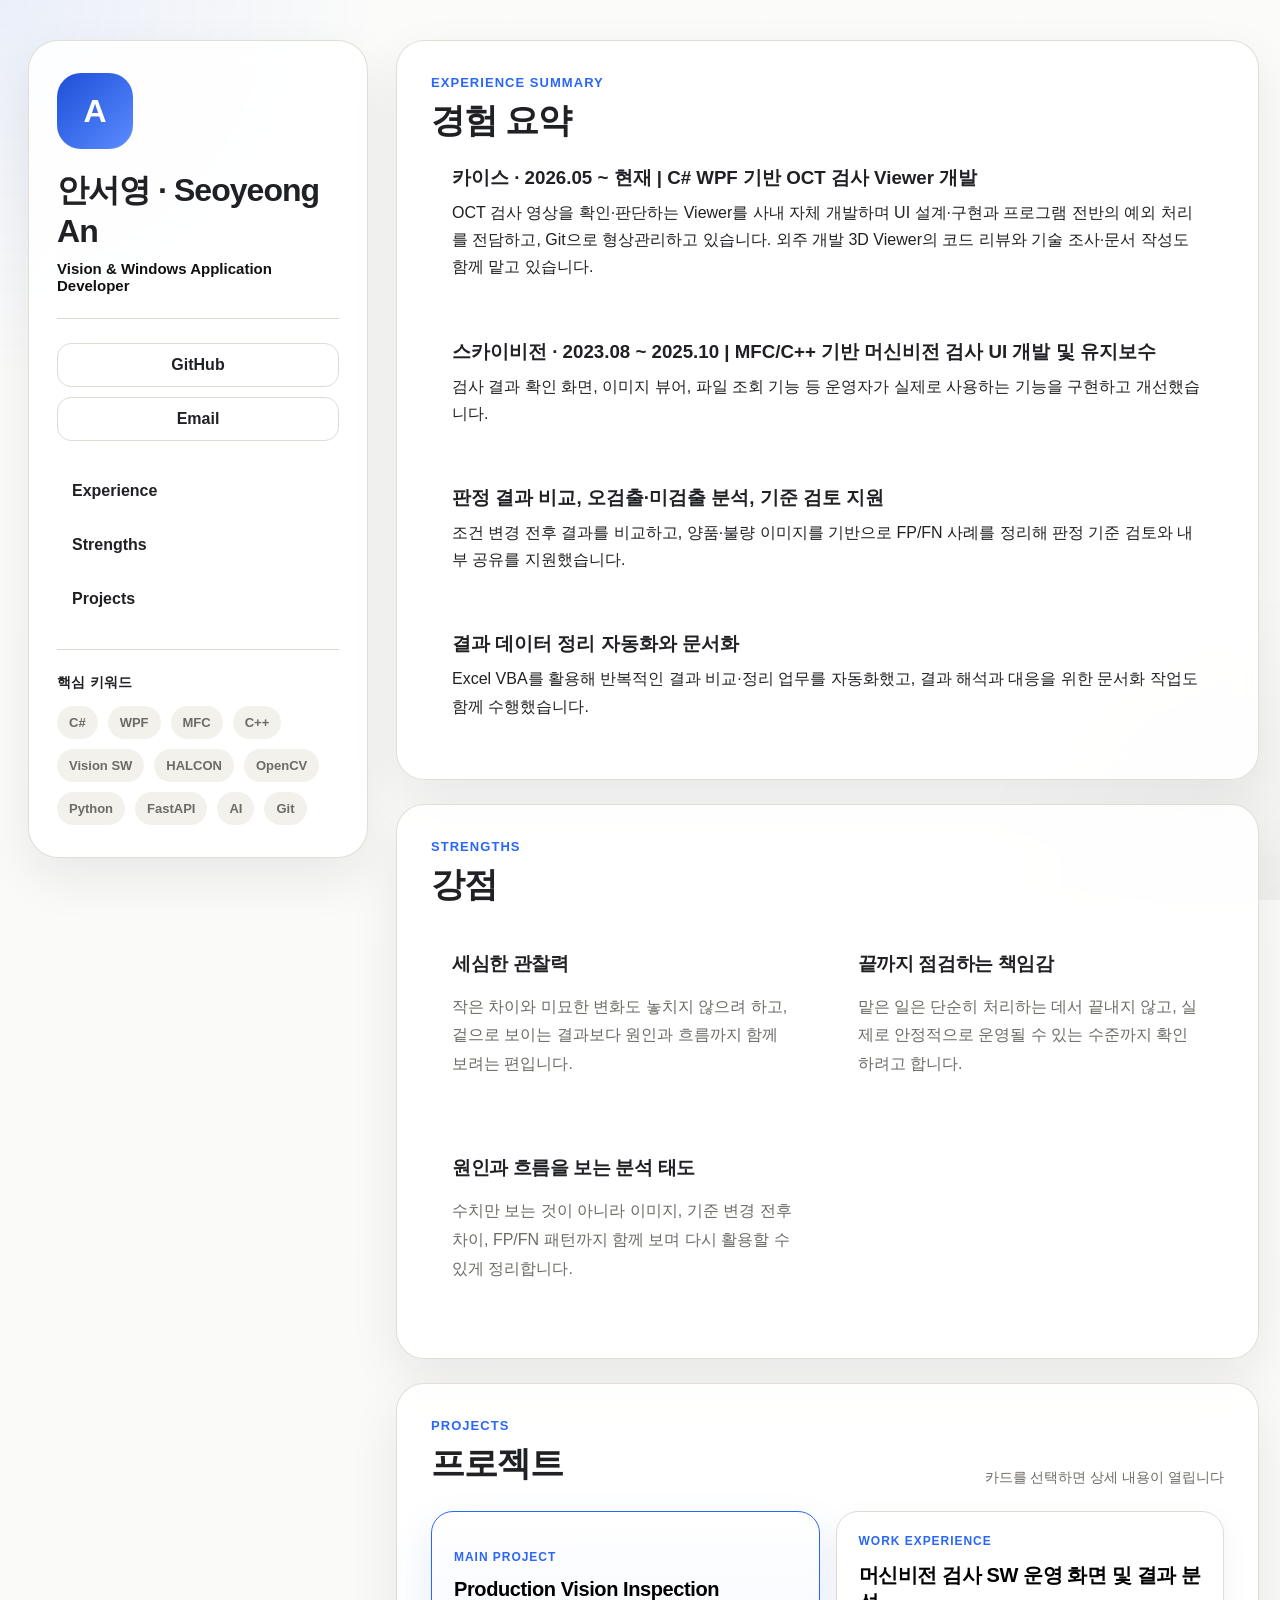
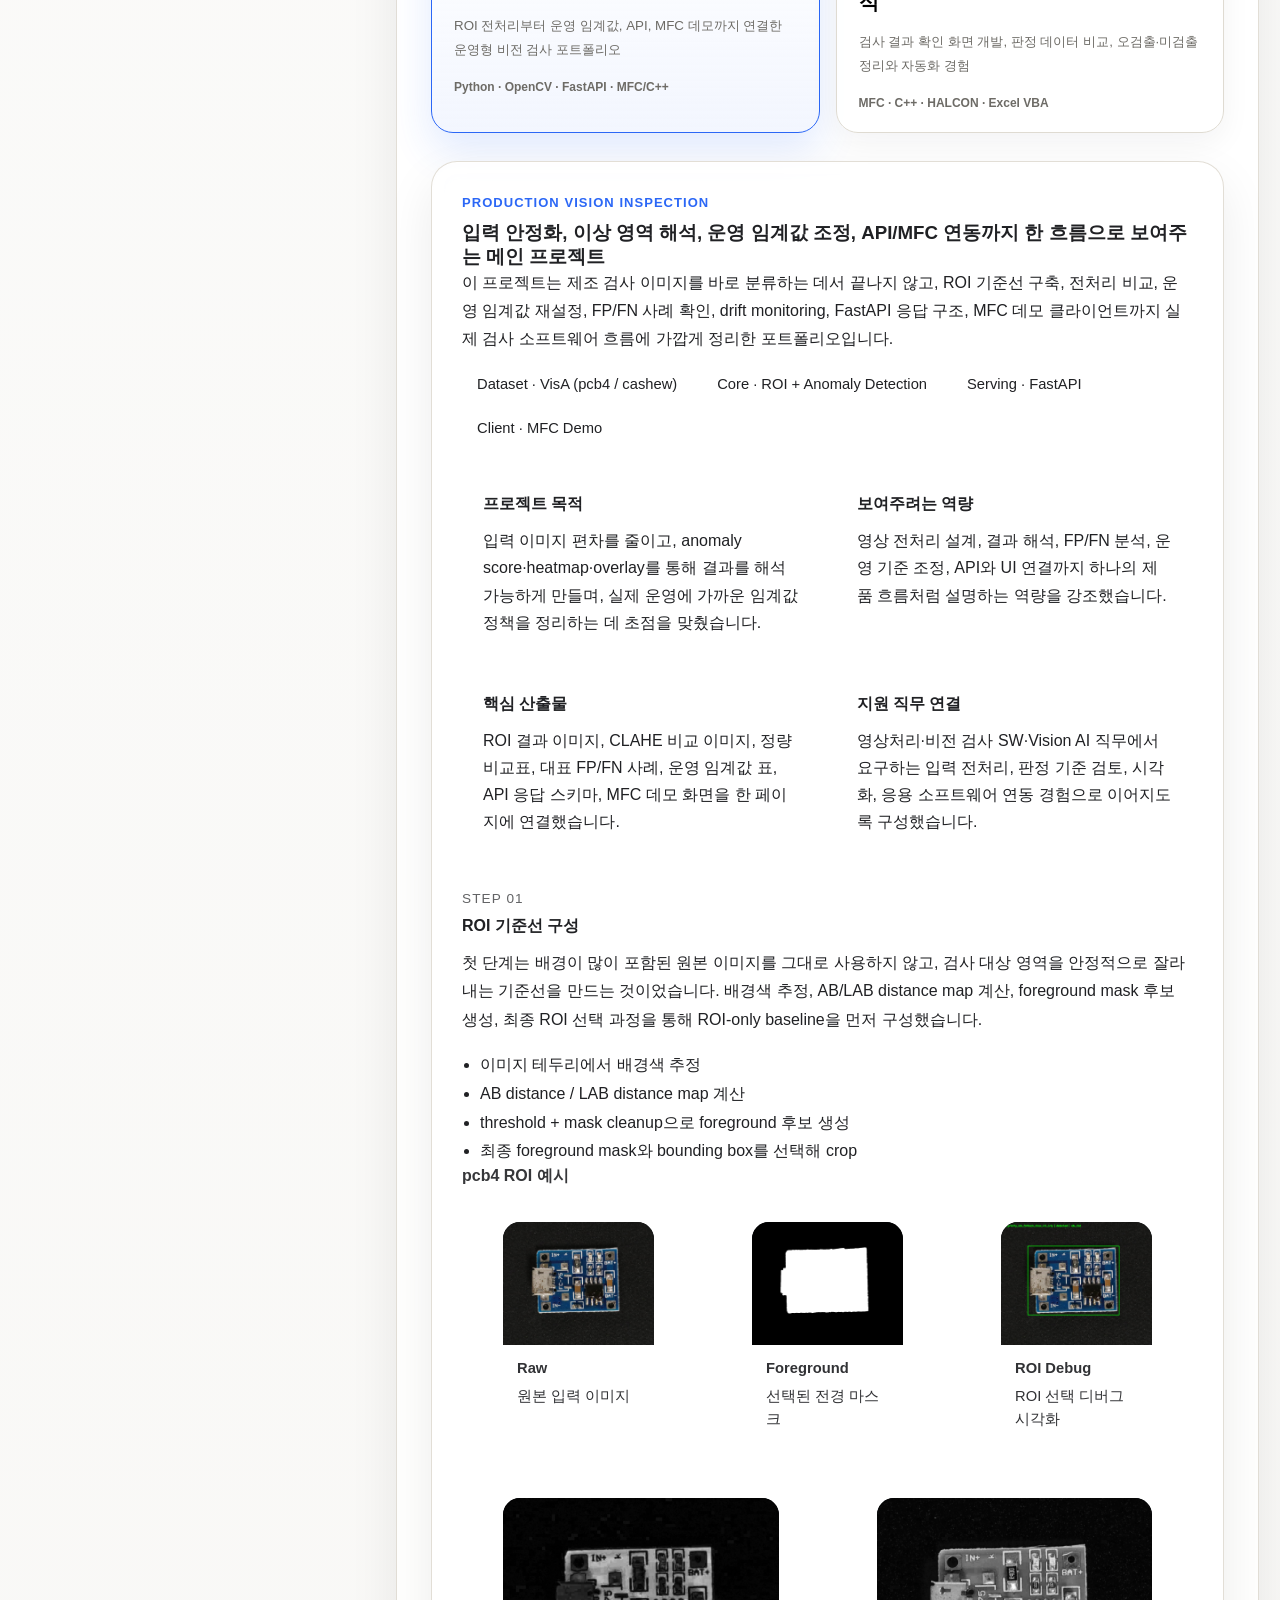
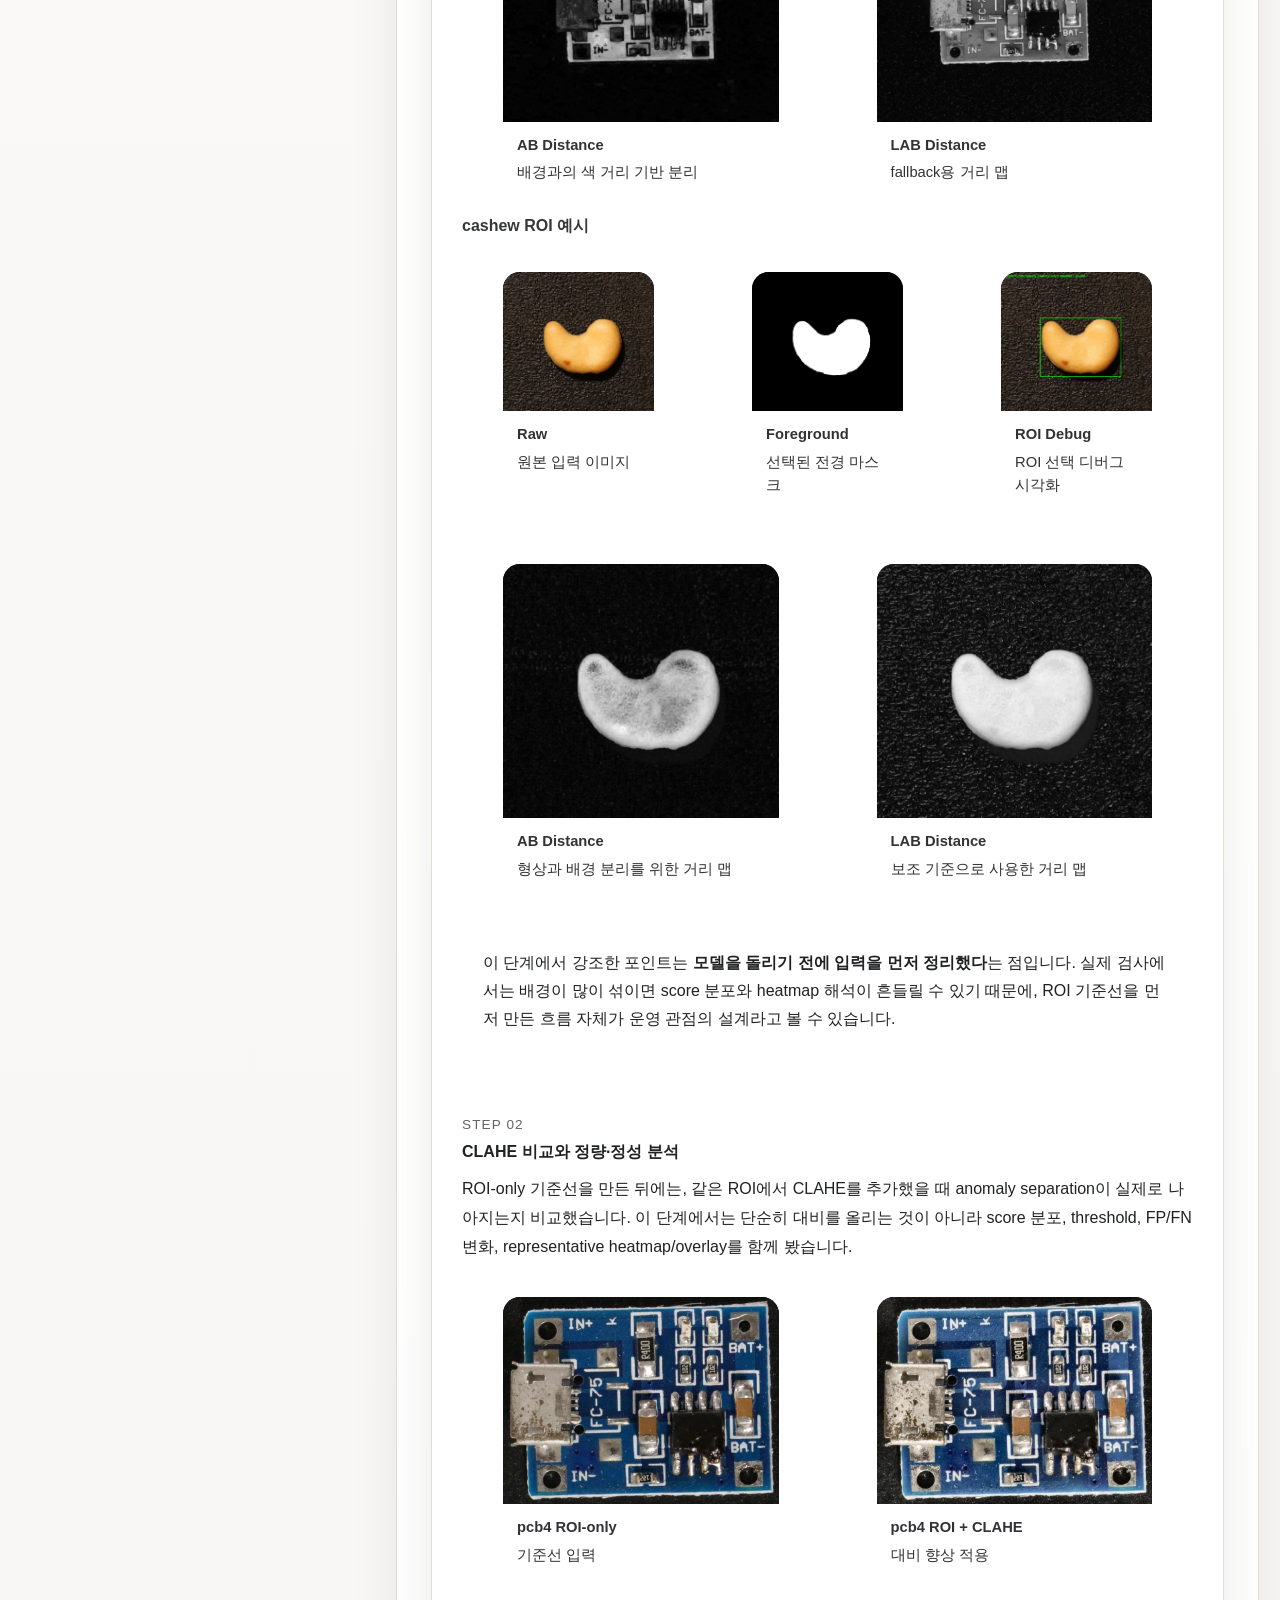
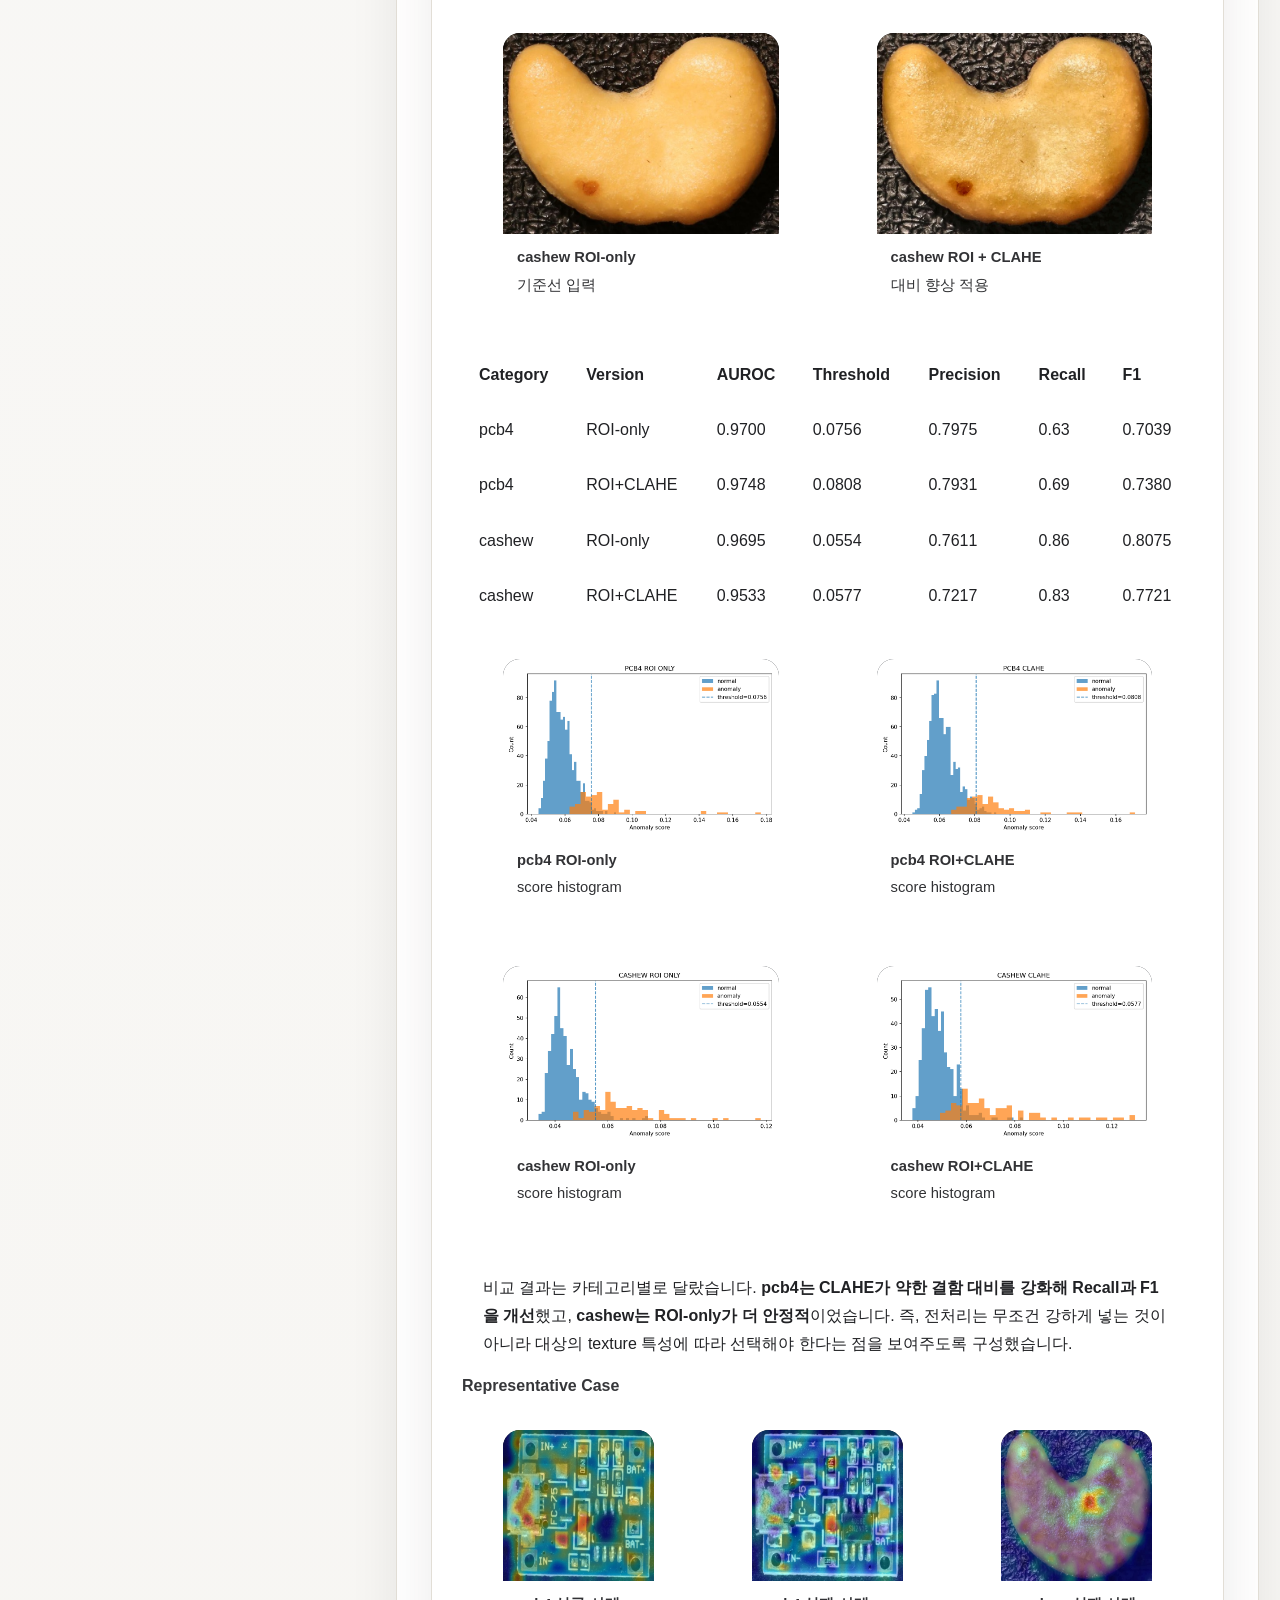
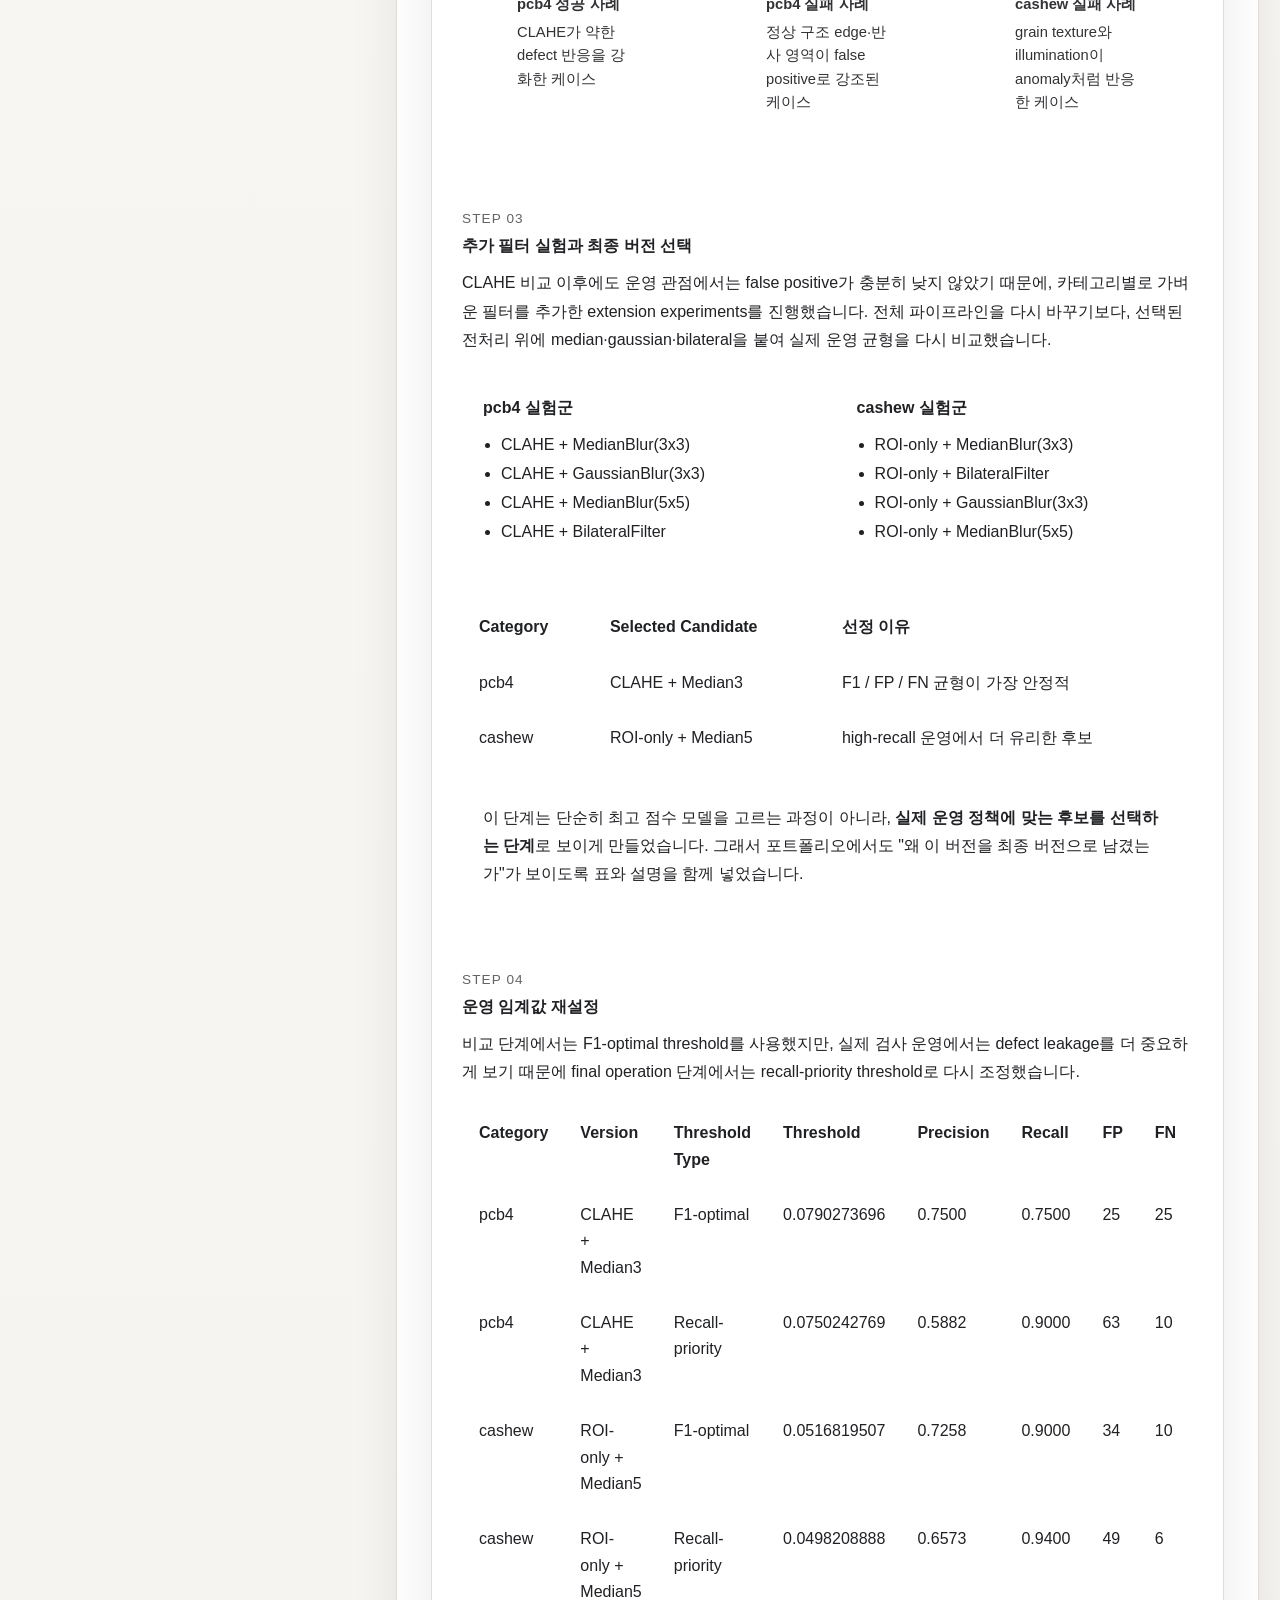
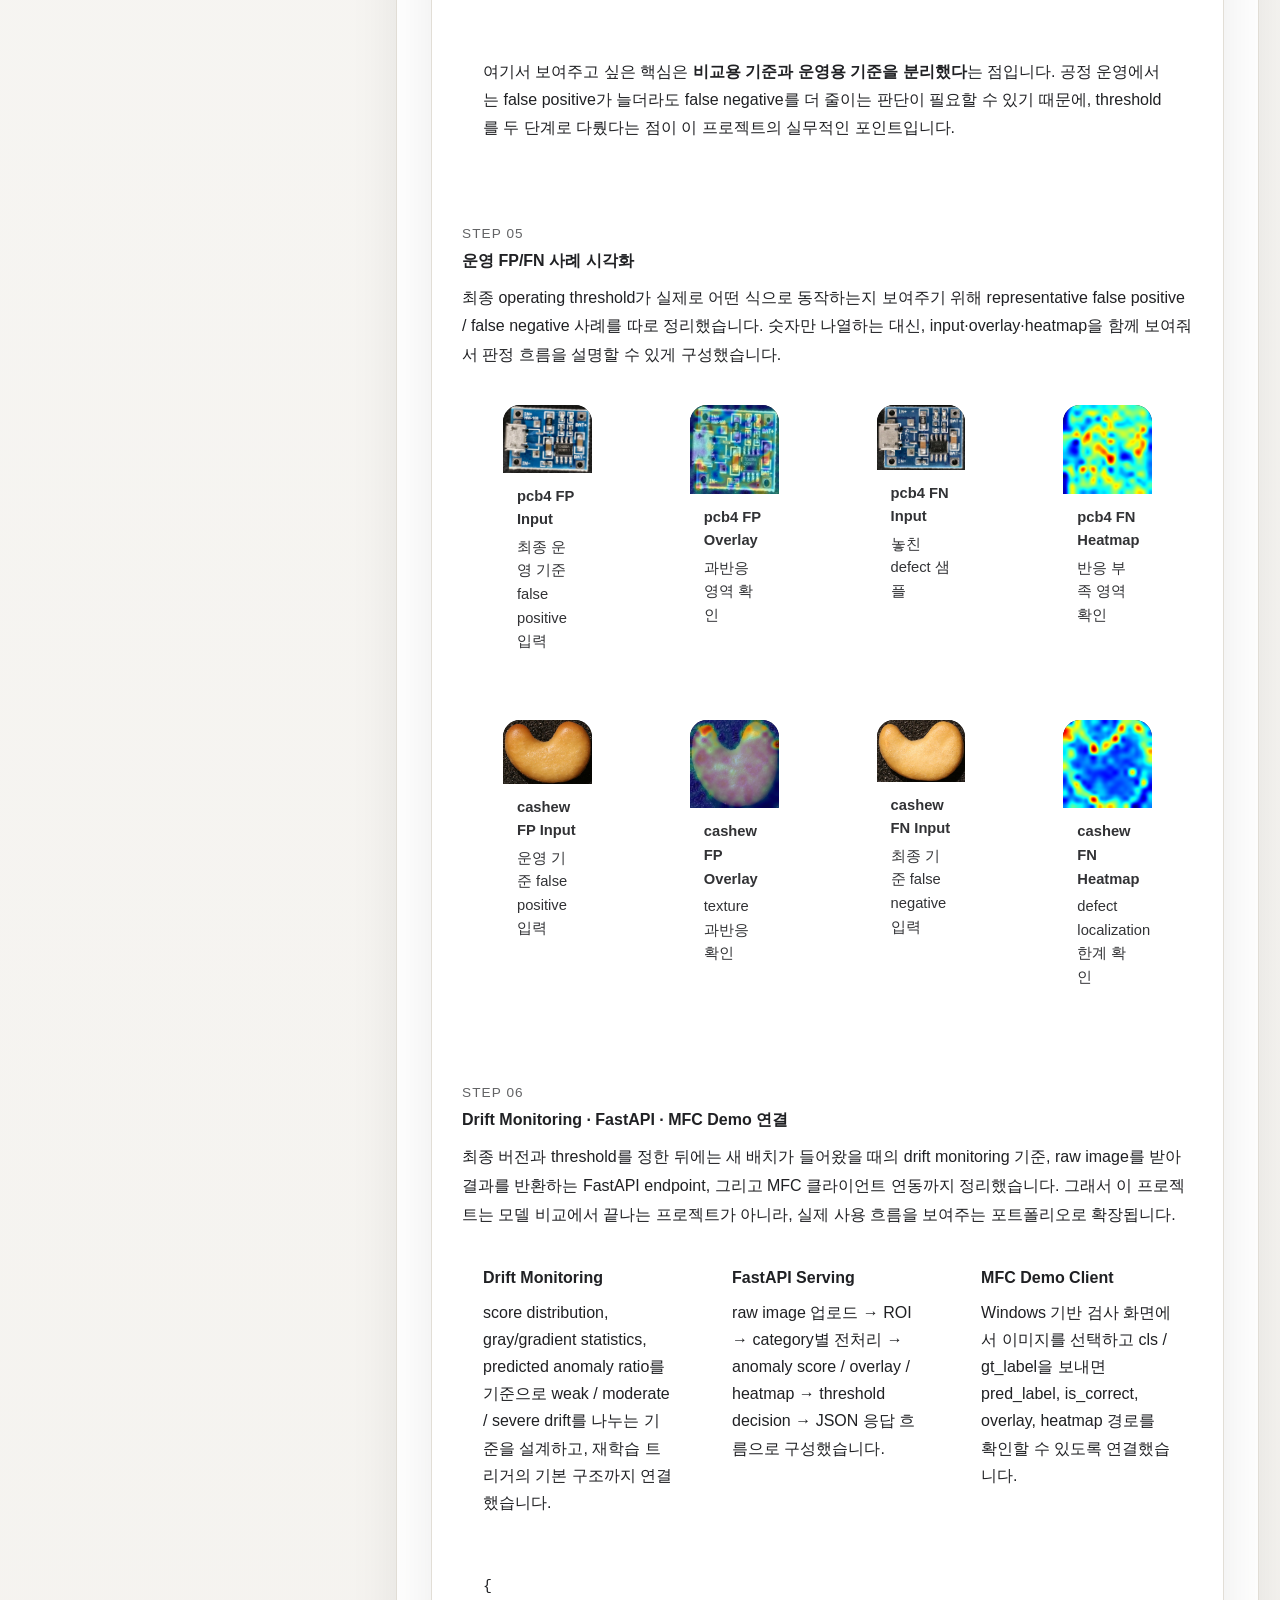
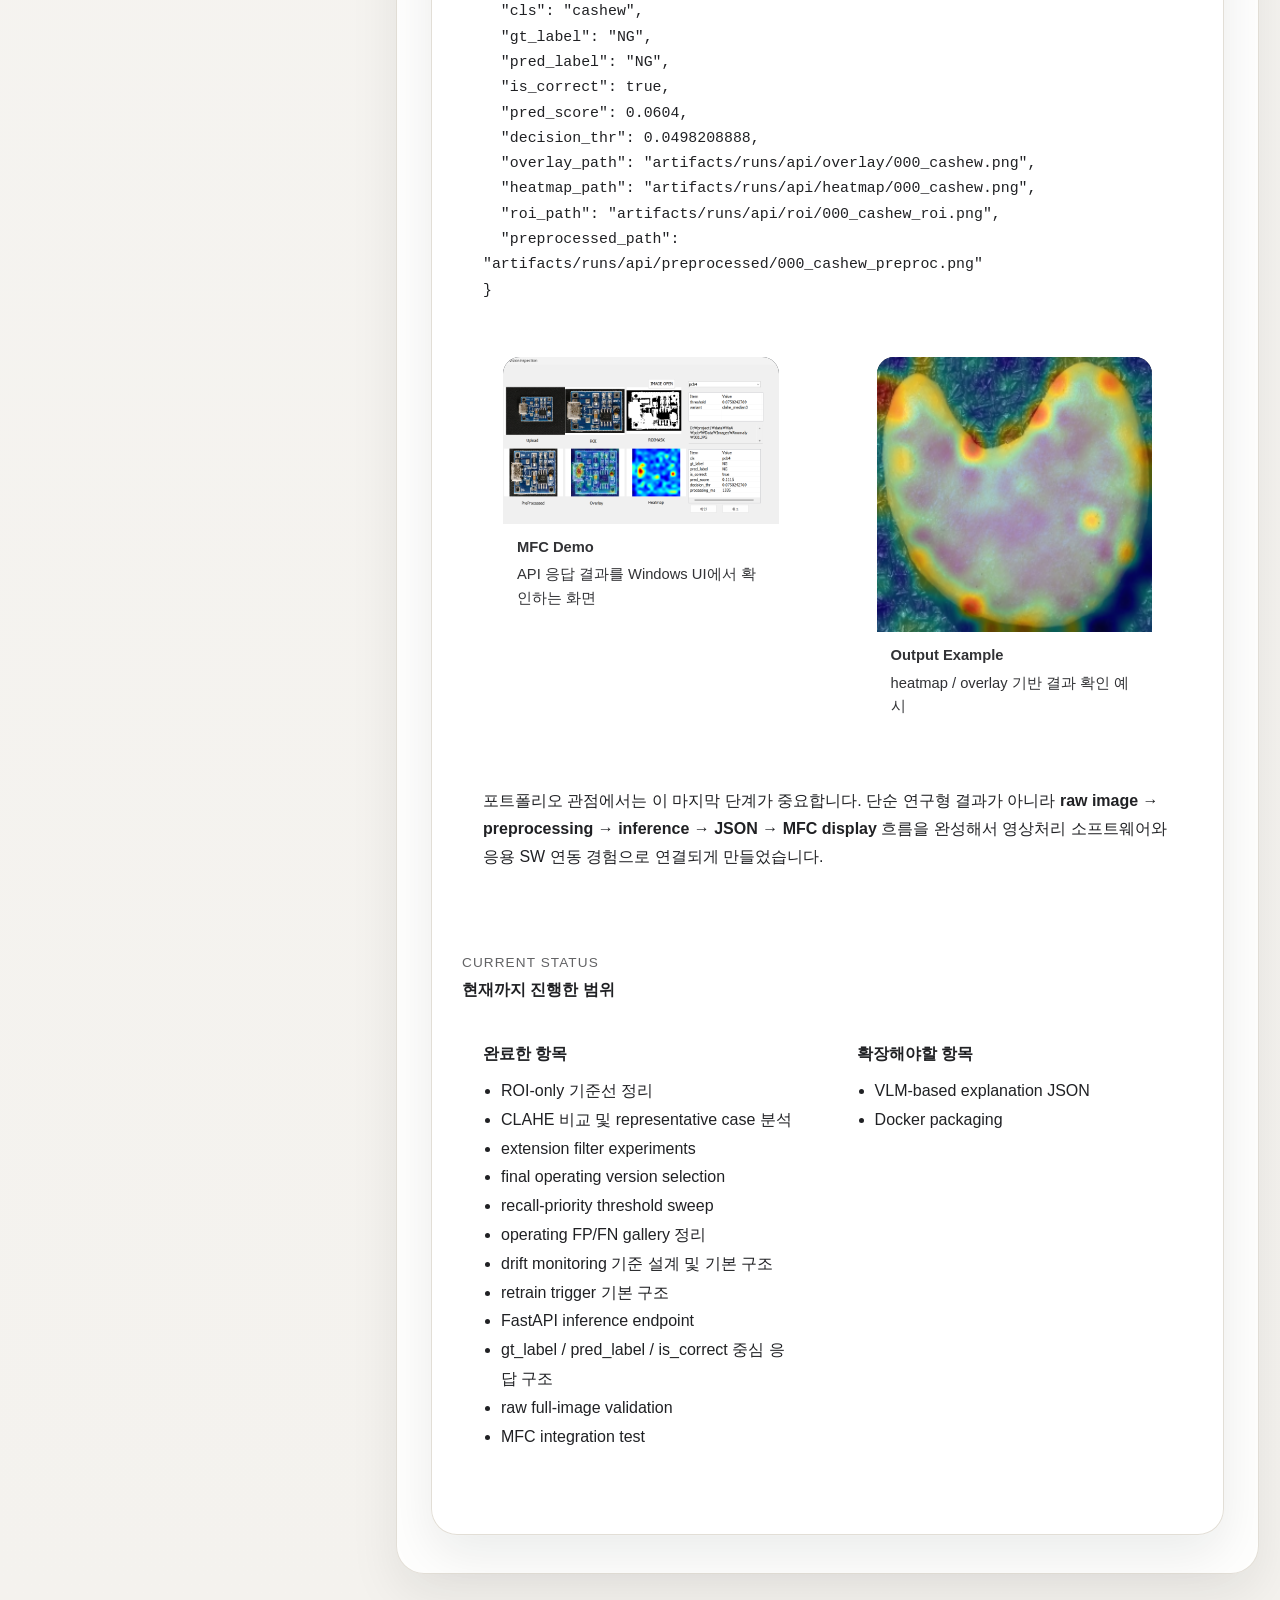
==== commit e5834af7: "About 섹션 삭제, 경험 요약을 최상단으로 이동" ====
--- a/index.html
+++ b/index.html
@@ -278,10 +278,9 @@
           <a href="mailto:ae312603@gmail.com">Email</a>
         </div>
         <nav class="side-nav">
-          <a href="#about">About</a>
+          <a href="#experience">Experience</a>
           <a href="#strengths">Strengths</a>
           <a href="#projects">Projects</a>
-          <a href="#experience">Experience</a>
         </nav>
 
         <div class="sidebar-block">
@@ -304,19 +303,31 @@
     </aside>
 
     <main class="content">
-            <section class="hero section-block" id="about">
-        <p class="eyebrow">About</p>
-        <h4 class="hero-title">ABOUT me</h4>
-        <pre class="aboutme-raw">저는 작은 차이와 미묘한 변화도 놓치지 않으려는 세심함과, 맡은 일을 끝까지 확인하려는 책임감을 가지고 있습니다. 문제를 볼 때에도 단순히 결과만 받아들이기보다, 왜 그런 결과가 나왔는지 원인을 파악하고 흐름을 이해하려고 합니다. 또한 점검과 정리는 업무의 필수 요소라고 생각하기 때문에, 다시 검토하거나 공유할 수 있도록 내용을 구조화하고 문서화하는 습관을 가지고 있습니다. 특히 정확성과 재현성이 중요한 소프트웨어 개발 업무에서는 이러한 성향이 더욱 강점이 된다고 생각합니다. 실제로 이러한 태도는 검사 결과를 세밀하게 확인하고, 기준과 다른 차이를 비교하며, 반복되는 문제를 정리하고 개선하는 업무와 잘 맞았습니다.
-
-현재는 C# WPF 기반으로 OCT 검사 영상 Viewer를 사내 자체 개발하고 있습니다. 화면 UI 설계와 구현, 프로그램 전반의 예외 처리를 전담하고 있으며, 향후 생산 라인 인라인 검사용 SW로 확장하기 위한 기능 검토와 기존 비전 검사에 AI 검사를 접목하는 작업도 함께 준비하고 있습니다.
-
-이전 직장에서는 머신비전 검사 회사에서 MFC, C++ 기반 프로그램의 UI 개발 및 유지보수를 담당했습니다. 사용자 요청에 맞춰 화면을 수정하고 기능을 구현했으며, 실제 운영 환경에서 더 편리하게 사용할 수 있도록 개선하는 업무를 수행했습니다. 또한 검사 후 생성되는 판정 데이터를 이미지와 함께 확인하면서 feature 조건을 변경해 결과를 다시 비교·정리했고, 양품과 불량 이미지를 바탕으로 오검출과 미검출 사례를 분석하여 문서화했습니다. 이 과정에서는 Excel VBA를 활용해 많은 데이터를 보다 빠르고 체계적으로 정리했습니다. 이러한 경험을 통해 단순히 프로그램이 동작하도록 만드는 것에 그치지 않고, 실제 운영 과정에서 사용자가 어떤 점을 불편해하는지, 이미지 특성과 품질 수준에 따라 어떤 기준을 세워야 하는지, 그리고 결과를 어떻게 정리해야 하는지를 배울 수 있었습니다.
-
-저의 강점은 개발과 분석을 함께 볼 수 있다는 점입니다. UI 화면과 기능을 만들 때에도 실제 검사 흐름과 결과 해석을 함께 고려했고, 결과를 분석할 때에도 단순히 수치 분포만 정리하는 것이 아니라 양품과 불량 이미지를 직접 확인하며 기준 변경 전후의 차이, 오검출·미검출의 패턴, 그리고 이를 다른 운영 상황에 어떻게 활용할 수 있을지까지 함께 고민했습니다. 이러한 경험을 통해 작은 문제나 차이를 발견하고, 그 원인을 추적하며, 다시 활용할 수 있는 형태로 정리하는 태도를 갖추게 되었습니다. 저는 이러한 강점이 검사와 판정의 정확성이 중요한 업무에 잘 맞는다고 생각합니다.
-
-또한 개인 프로젝트로 Python과 OpenCV 기반의 Vision AI 검사 시스템을 만들며, 전처리부터 운영 임계값 설정, FastAPI 추론 서버, MFC 클라이언트 연동까지 영상처리의 전체 흐름을 직접 구현했습니다. 또한 기존에 사람의 기준과 판단이 중요했던 검사 업무가 AI/ML과 결합될 때 어떤 방식으로 확장될 수 있는지에 관심을 가지게 되었고, 이를 직접 프로젝트로 구현하며 역량을 넓혀가고 있습니다. 앞으로도 지금까지의 머신비전 실무 경험을 바탕으로 결과를 정확하게 해석하고, 더 안정적으로 운영할 수 있는 방향을 고민하며, 현장과 기술을 함께 이해하는 소프트웨어 개발자로 성장하겠습니다.</pre>
+      <section class="section-block" id="experience">
+        <div class="section-header">
+          <p class="eyebrow">Experience Summary</p>
+          <h2>경험 요약</h2>
+        </div>
+        <div class="experience-list">
+          <article>
+            <h3>카이스 · 2026.05 ~ 현재 | C# WPF 기반 OCT 검사 Viewer 개발</h3>
+            <p>OCT 검사 영상을 확인·판단하는 Viewer를 사내 자체 개발하며 UI 설계·구현과 프로그램 전반의 예외 처리를 전담하고, Git으로 형상관리하고 있습니다. 외주 개발 3D Viewer의 코드 리뷰와 기술 조사·문서 작성도 함께 맡고 있습니다.</p>
+          </article>
+          <article>
+            <h3>스카이비전 · 2023.08 ~ 2025.10 | MFC/C++ 기반 머신비전 검사 UI 개발 및 유지보수</h3>
+            <p>검사 결과 확인 화면, 이미지 뷰어, 파일 조회 기능 등 운영자가 실제로 사용하는 기능을 구현하고 개선했습니다.</p>
+          </article>
+          <article>
+            <h3>판정 결과 비교, 오검출·미검출 분석, 기준 검토 지원</h3>
+            <p>조건 변경 전후 결과를 비교하고, 양품·불량 이미지를 기반으로 FP/FN 사례를 정리해 판정 기준 검토와 내부 공유를 지원했습니다.</p>
+          </article>
+          <article>
+            <h3>결과 데이터 정리 자동화와 문서화</h3>
+            <p>Excel VBA를 활용해 반복적인 결과 비교·정리 업무를 자동화했고, 결과 해석과 대응을 위한 문서화 작업도 함께 수행했습니다.</p>
+          </article>
+        </div>
       </section>
+
 
       <section class="section-block" id="strengths">
         <div class="section-header">
@@ -946,30 +957,6 @@
         </div>
       </section>
 
-      <section class="section-block" id="experience">
-        <div class="section-header">
-          <p class="eyebrow">Experience Summary</p>
-          <h2>경험 요약</h2>
-        </div>
-        <div class="experience-list">
-          <article>
-            <h3>카이스 · 2026.05 ~ 현재 | C# WPF 기반 OCT 검사 Viewer 개발</h3>
-            <p>OCT 검사 영상을 확인·판단하는 Viewer를 사내 자체 개발하며 UI 설계·구현과 프로그램 전반의 예외 처리를 전담하고, Git으로 형상관리하고 있습니다. 외주 개발 3D Viewer의 코드 리뷰와 기술 조사·문서 작성도 함께 맡고 있습니다.</p>
-          </article>
-          <article>
-            <h3>스카이비전 · 2023.08 ~ 2025.10 | MFC/C++ 기반 머신비전 검사 UI 개발 및 유지보수</h3>
-            <p>검사 결과 확인 화면, 이미지 뷰어, 파일 조회 기능 등 운영자가 실제로 사용하는 기능을 구현하고 개선했습니다.</p>
-          </article>
-          <article>
-            <h3>판정 결과 비교, 오검출·미검출 분석, 기준 검토 지원</h3>
-            <p>조건 변경 전후 결과를 비교하고, 양품·불량 이미지를 기반으로 FP/FN 사례를 정리해 판정 기준 검토와 내부 공유를 지원했습니다.</p>
-          </article>
-          <article>
-            <h3>결과 데이터 정리 자동화와 문서화</h3>
-            <p>Excel VBA를 활용해 반복적인 결과 비교·정리 업무를 자동화했고, 결과 해석과 대응을 위한 문서화 작업도 함께 수행했습니다.</p>
-          </article>
-        </div>
-      </section>
     </main>
   </div>
 
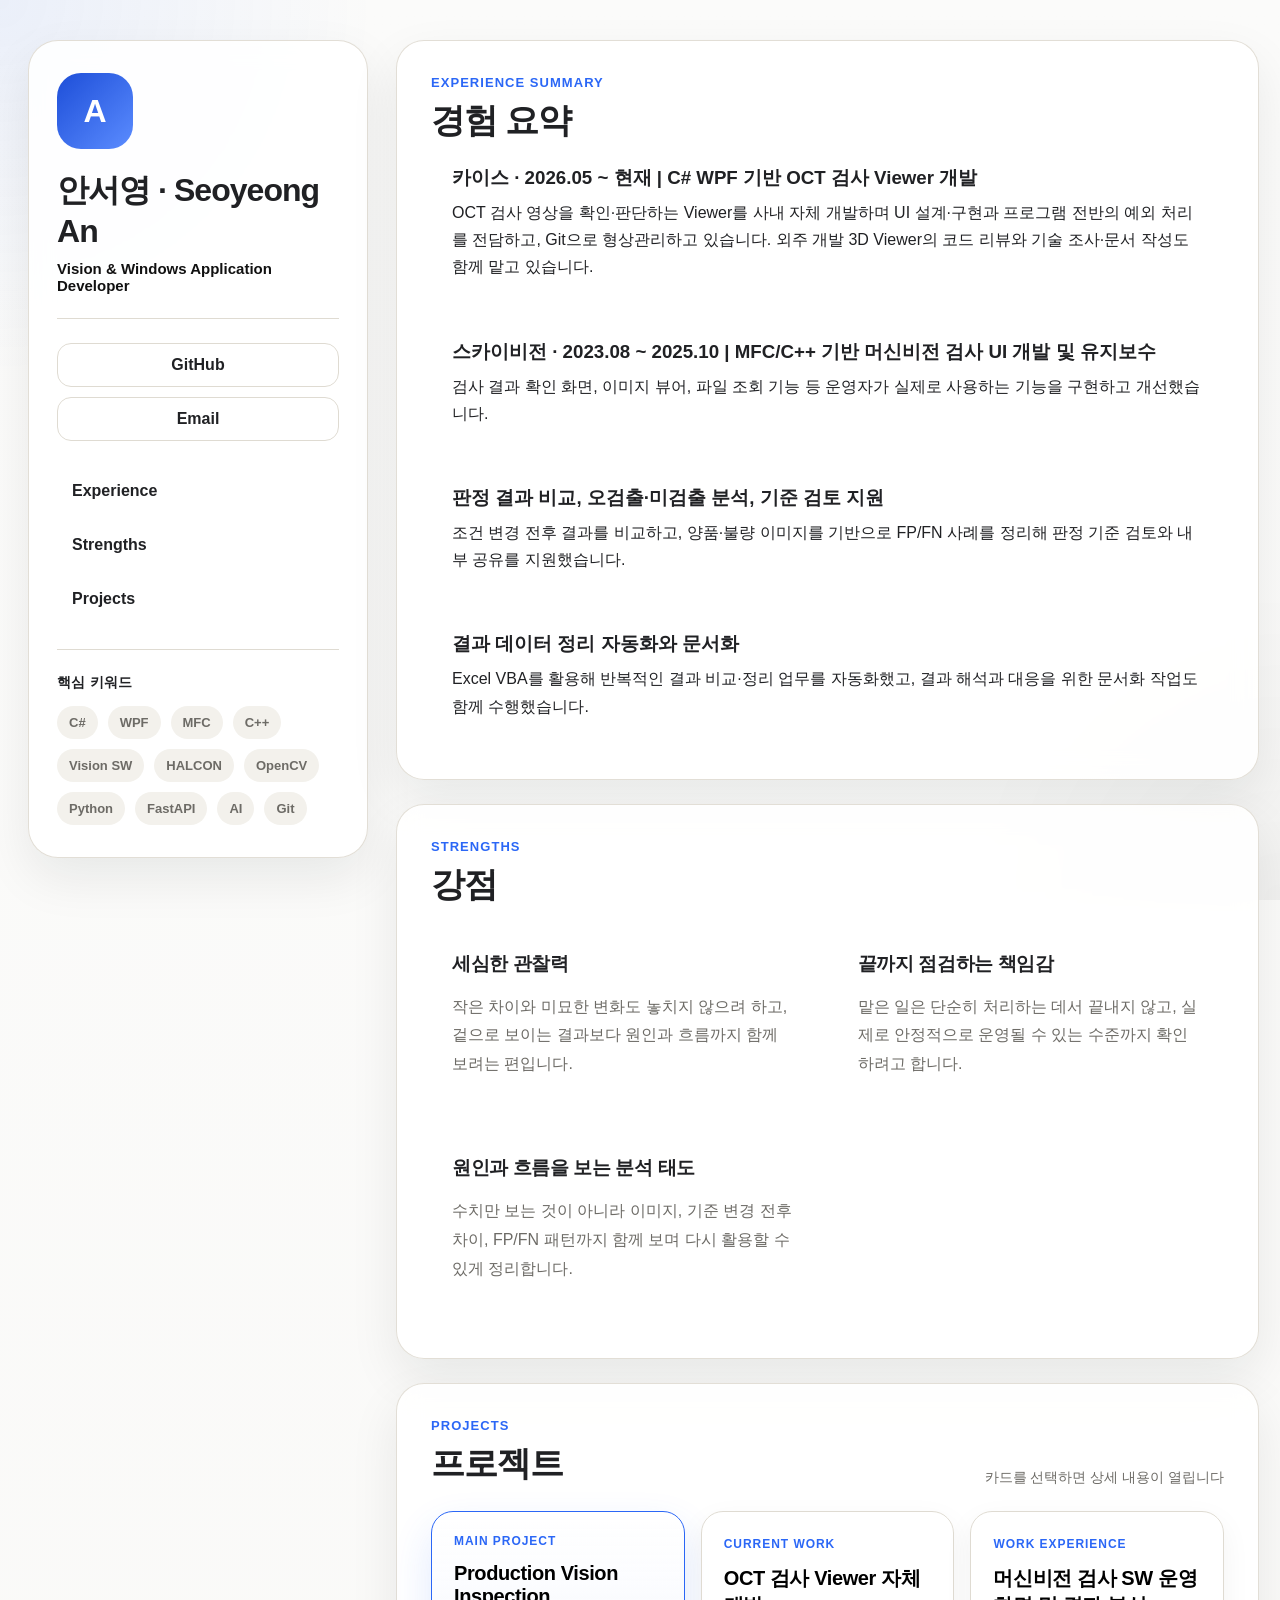
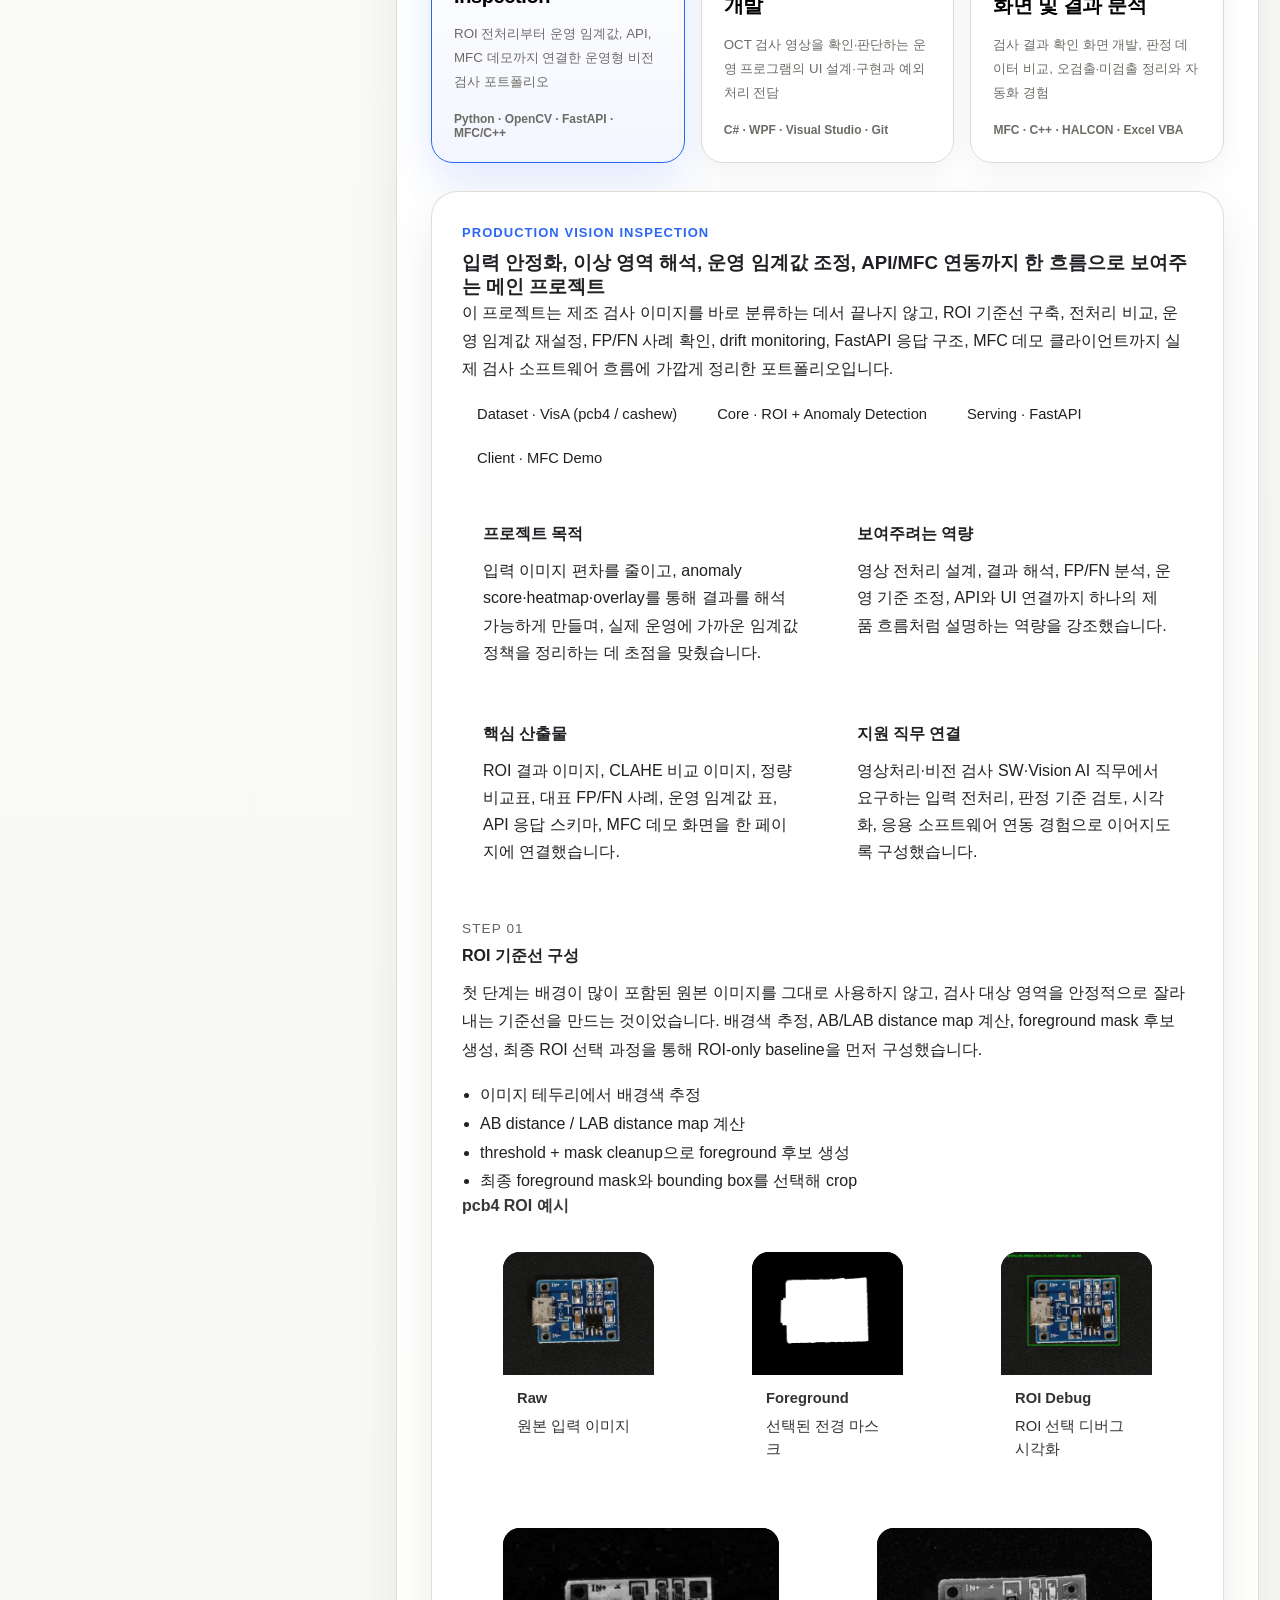
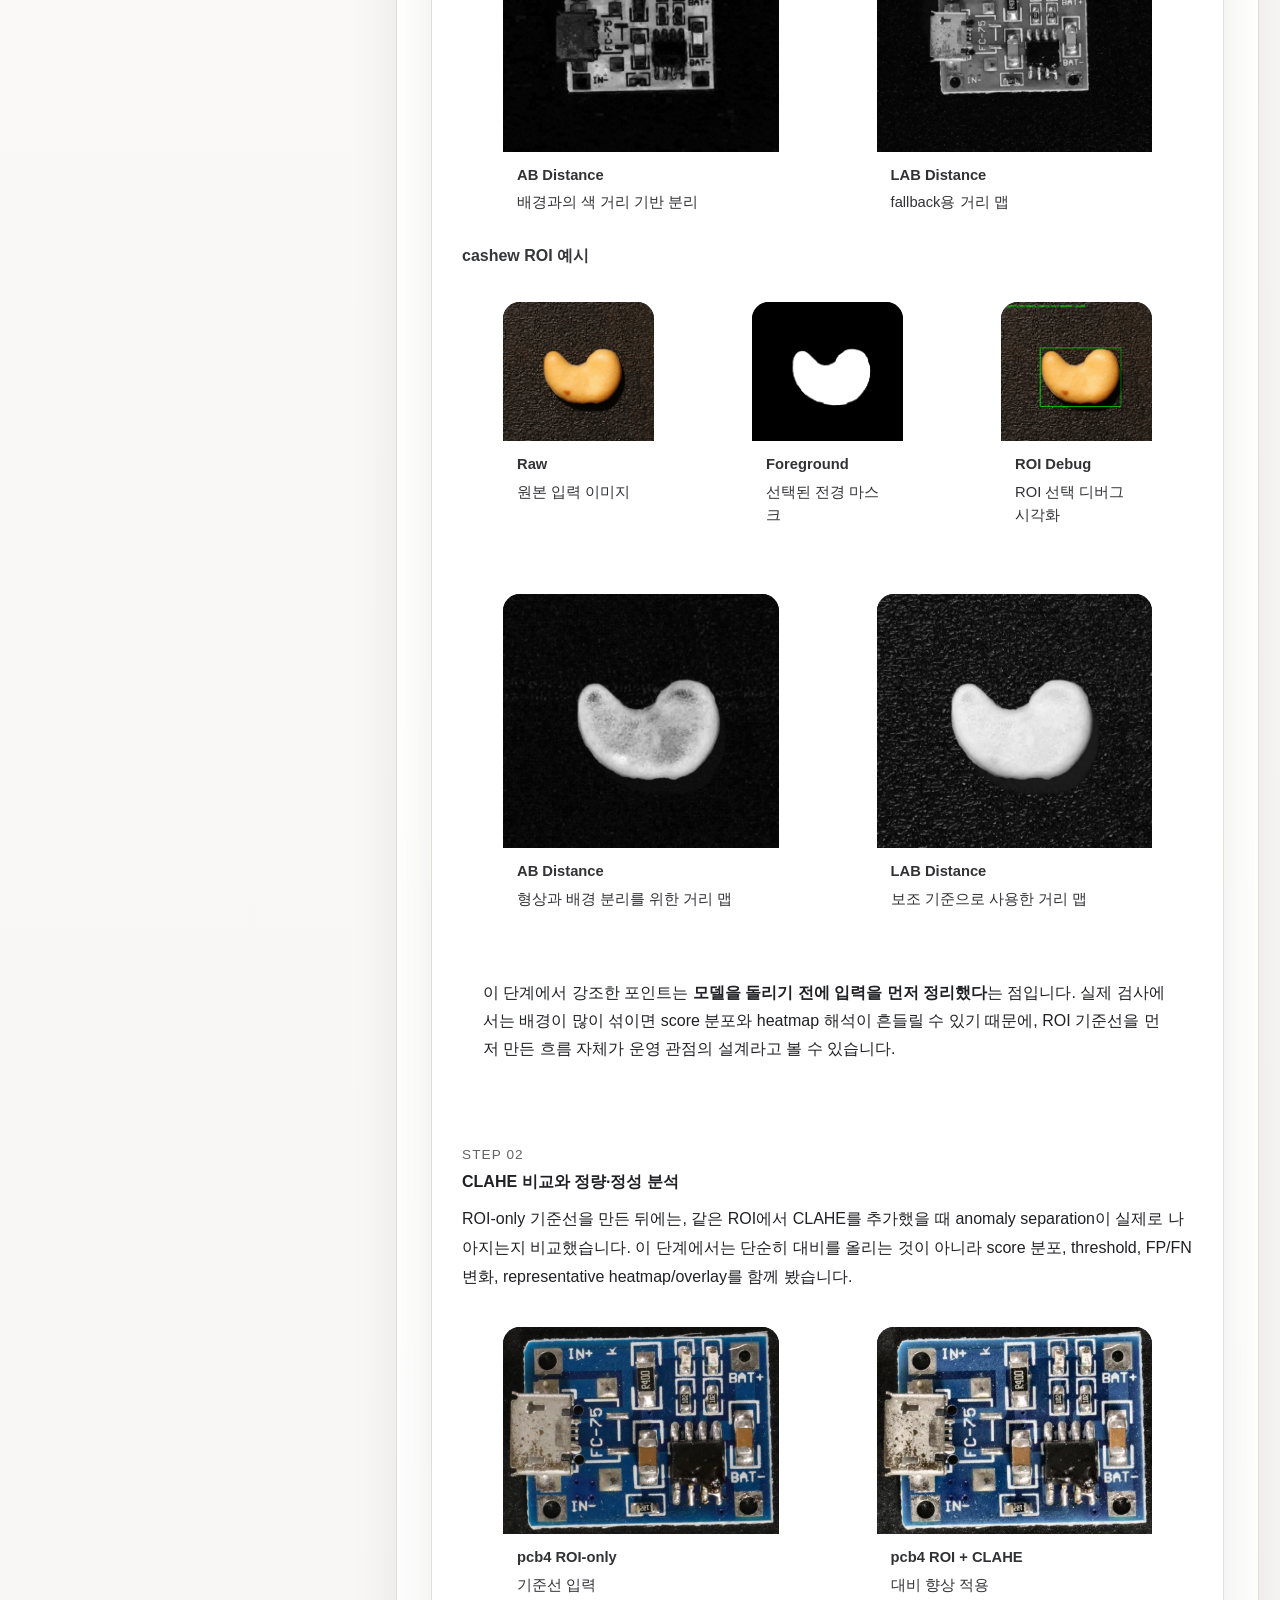
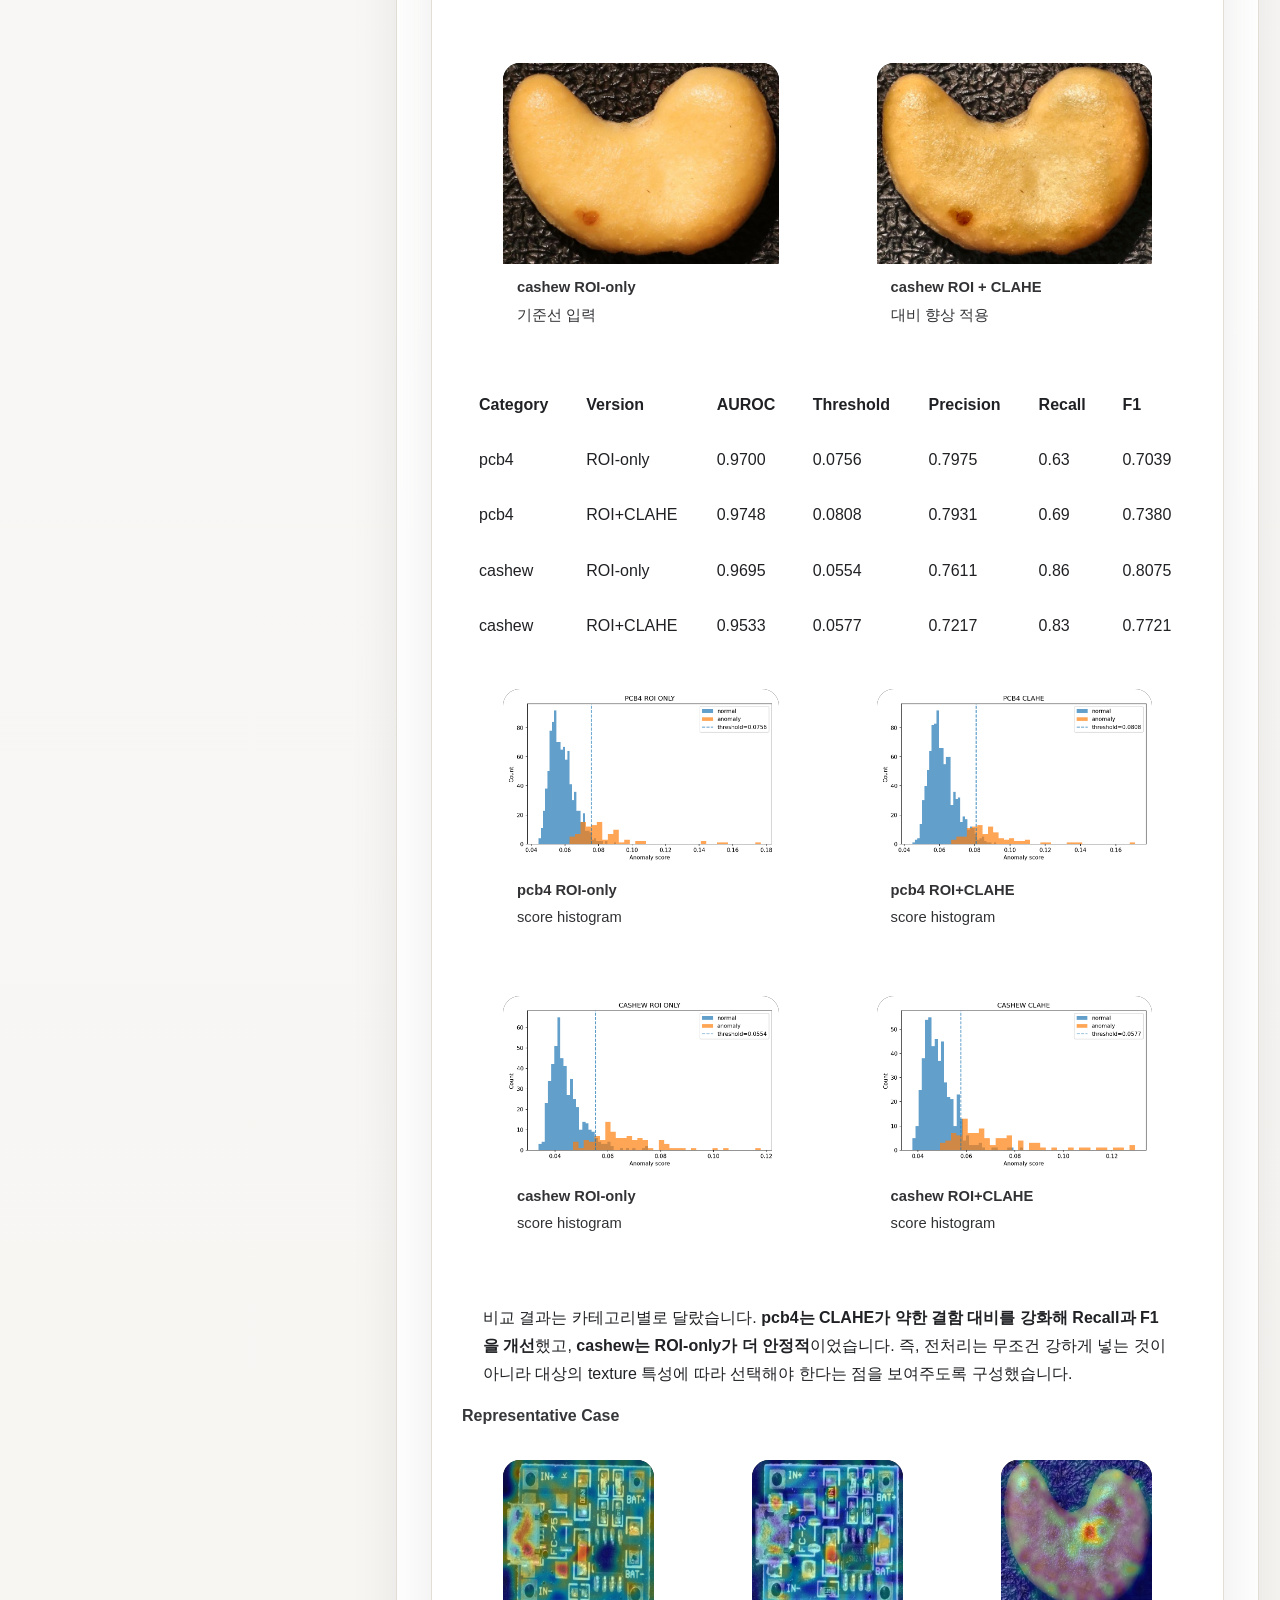
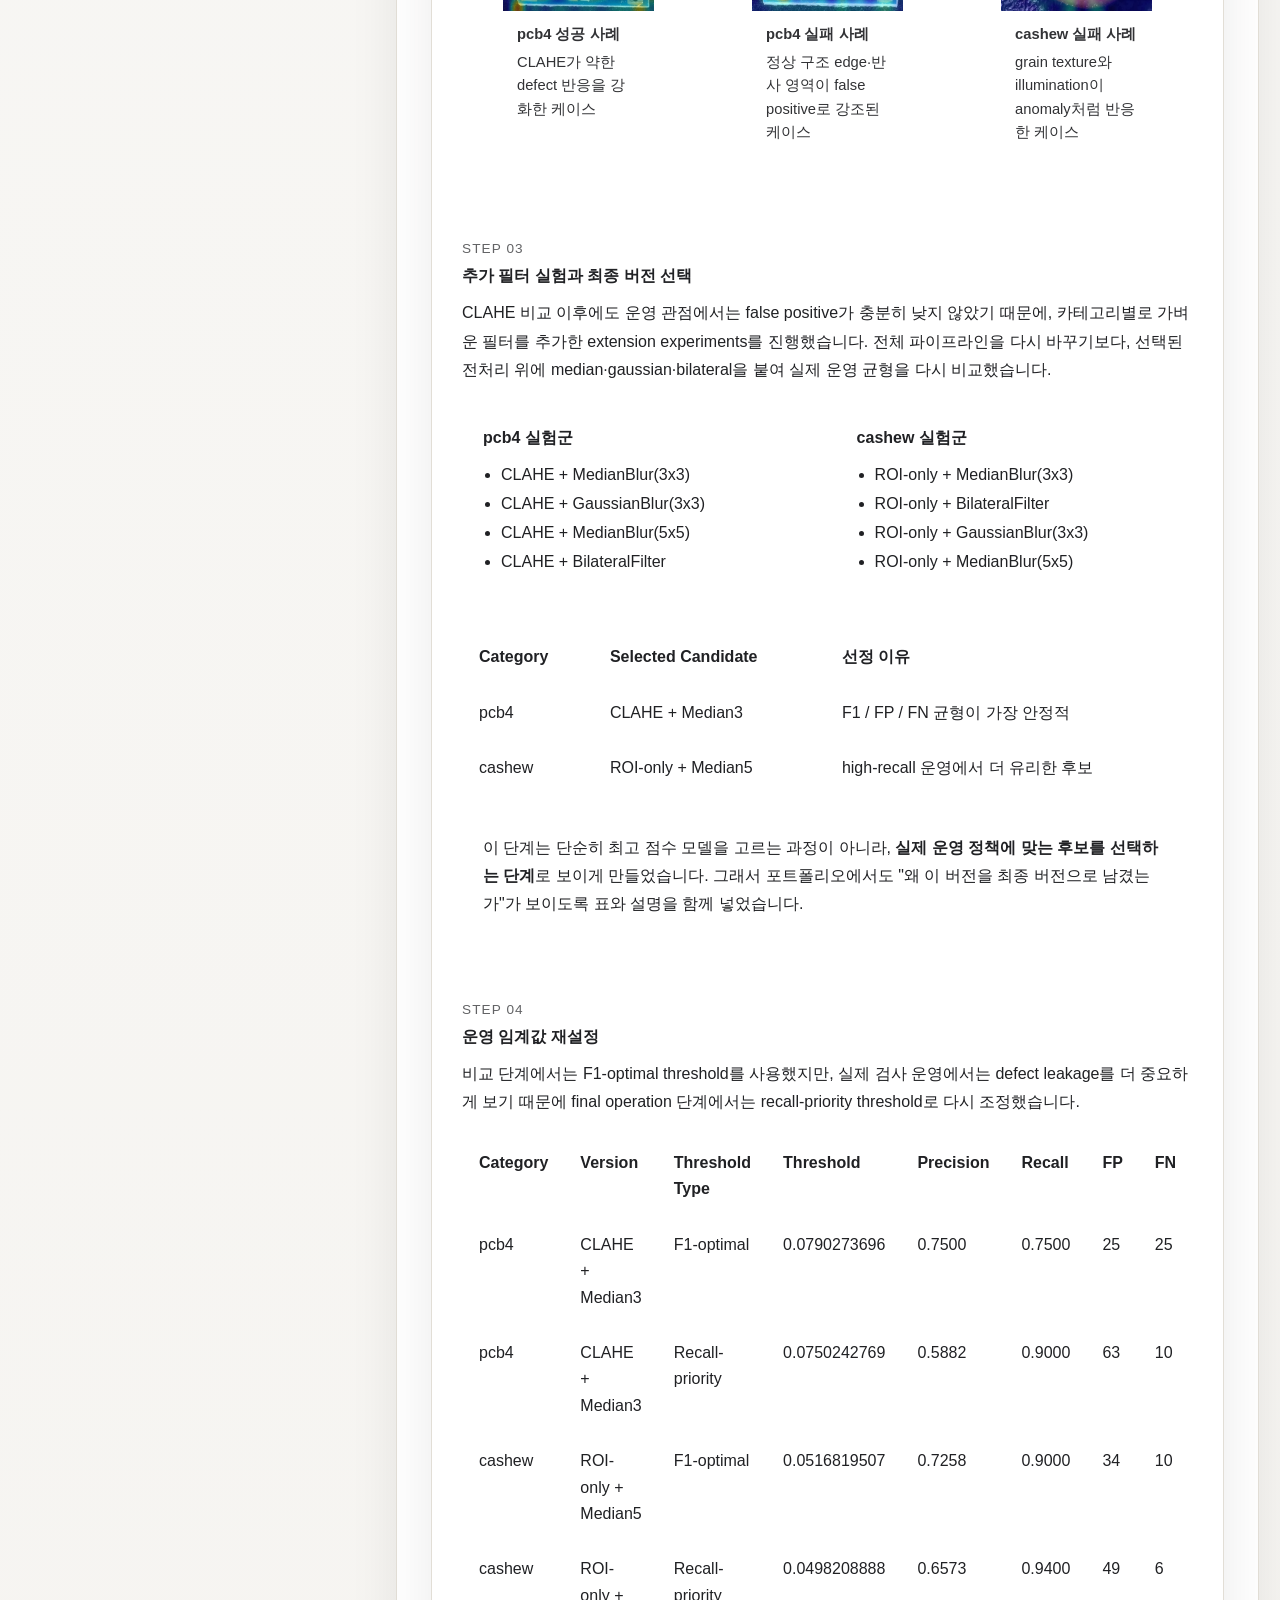
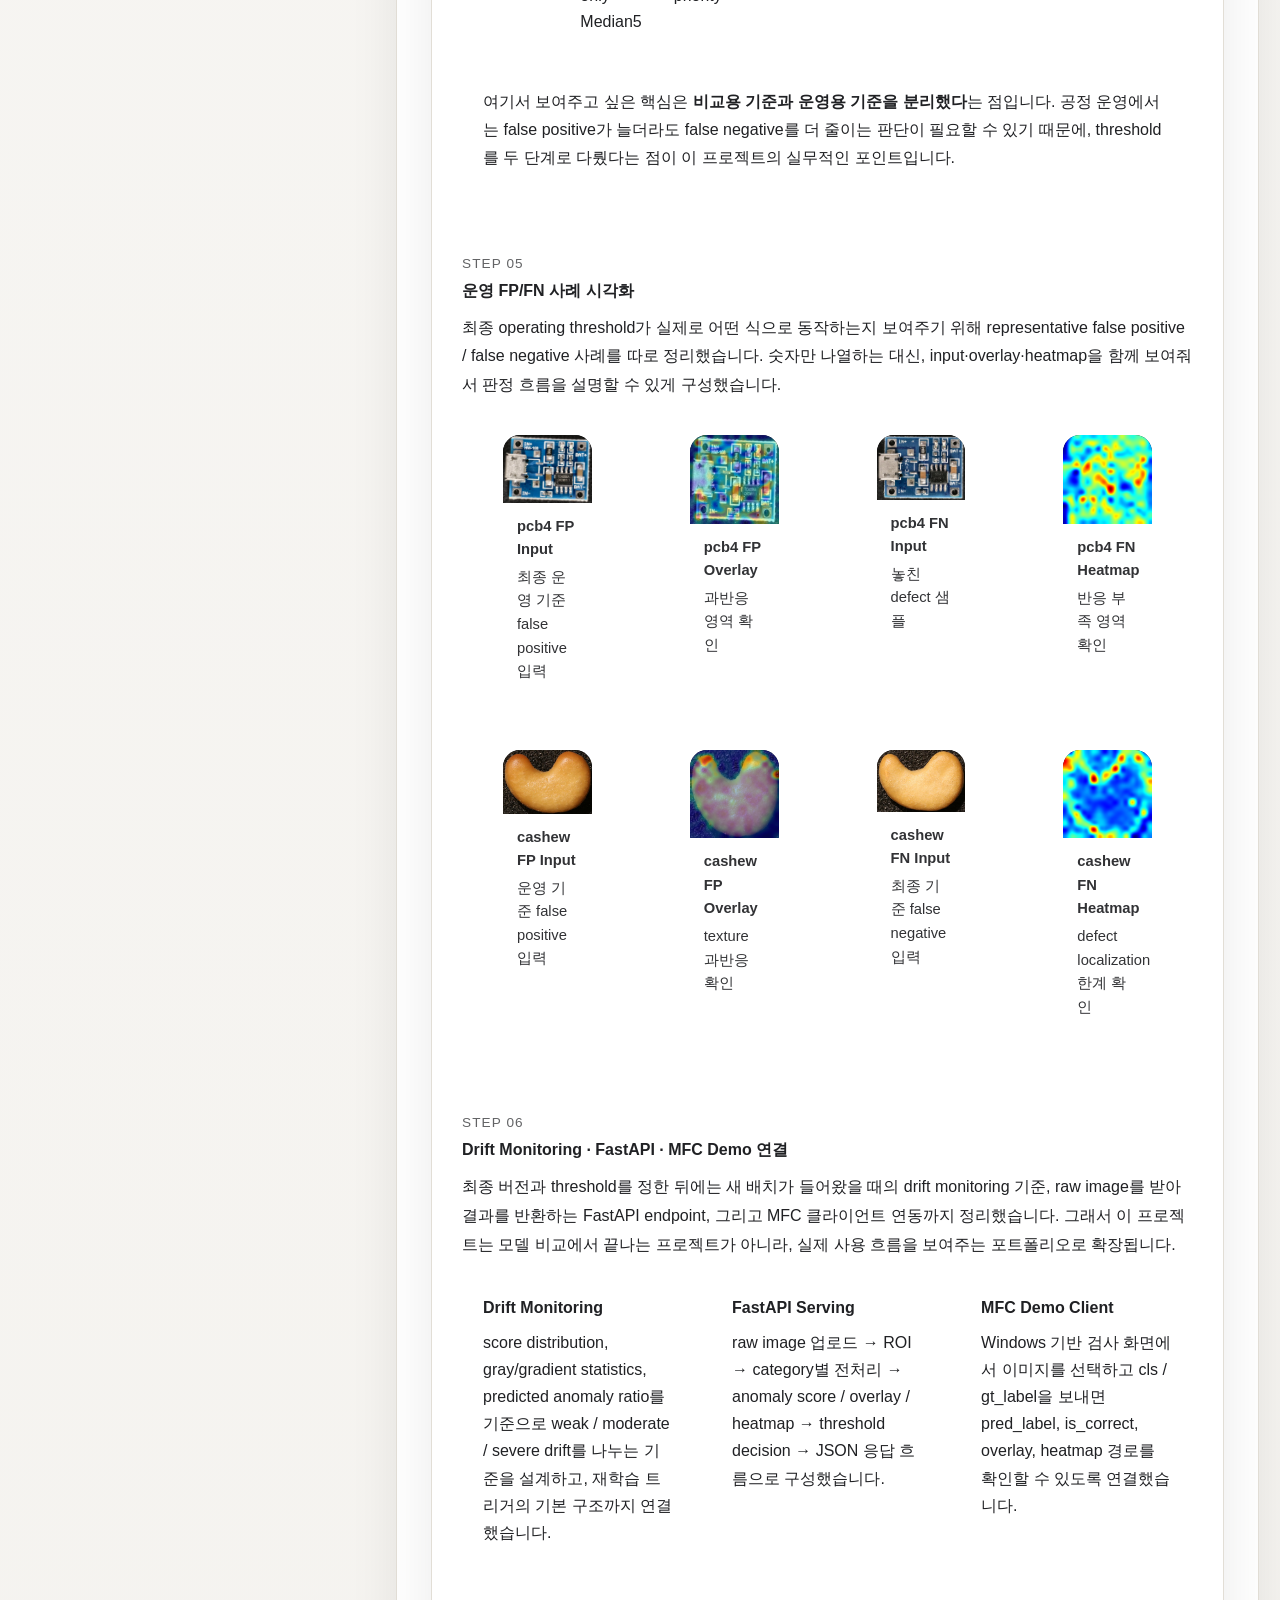
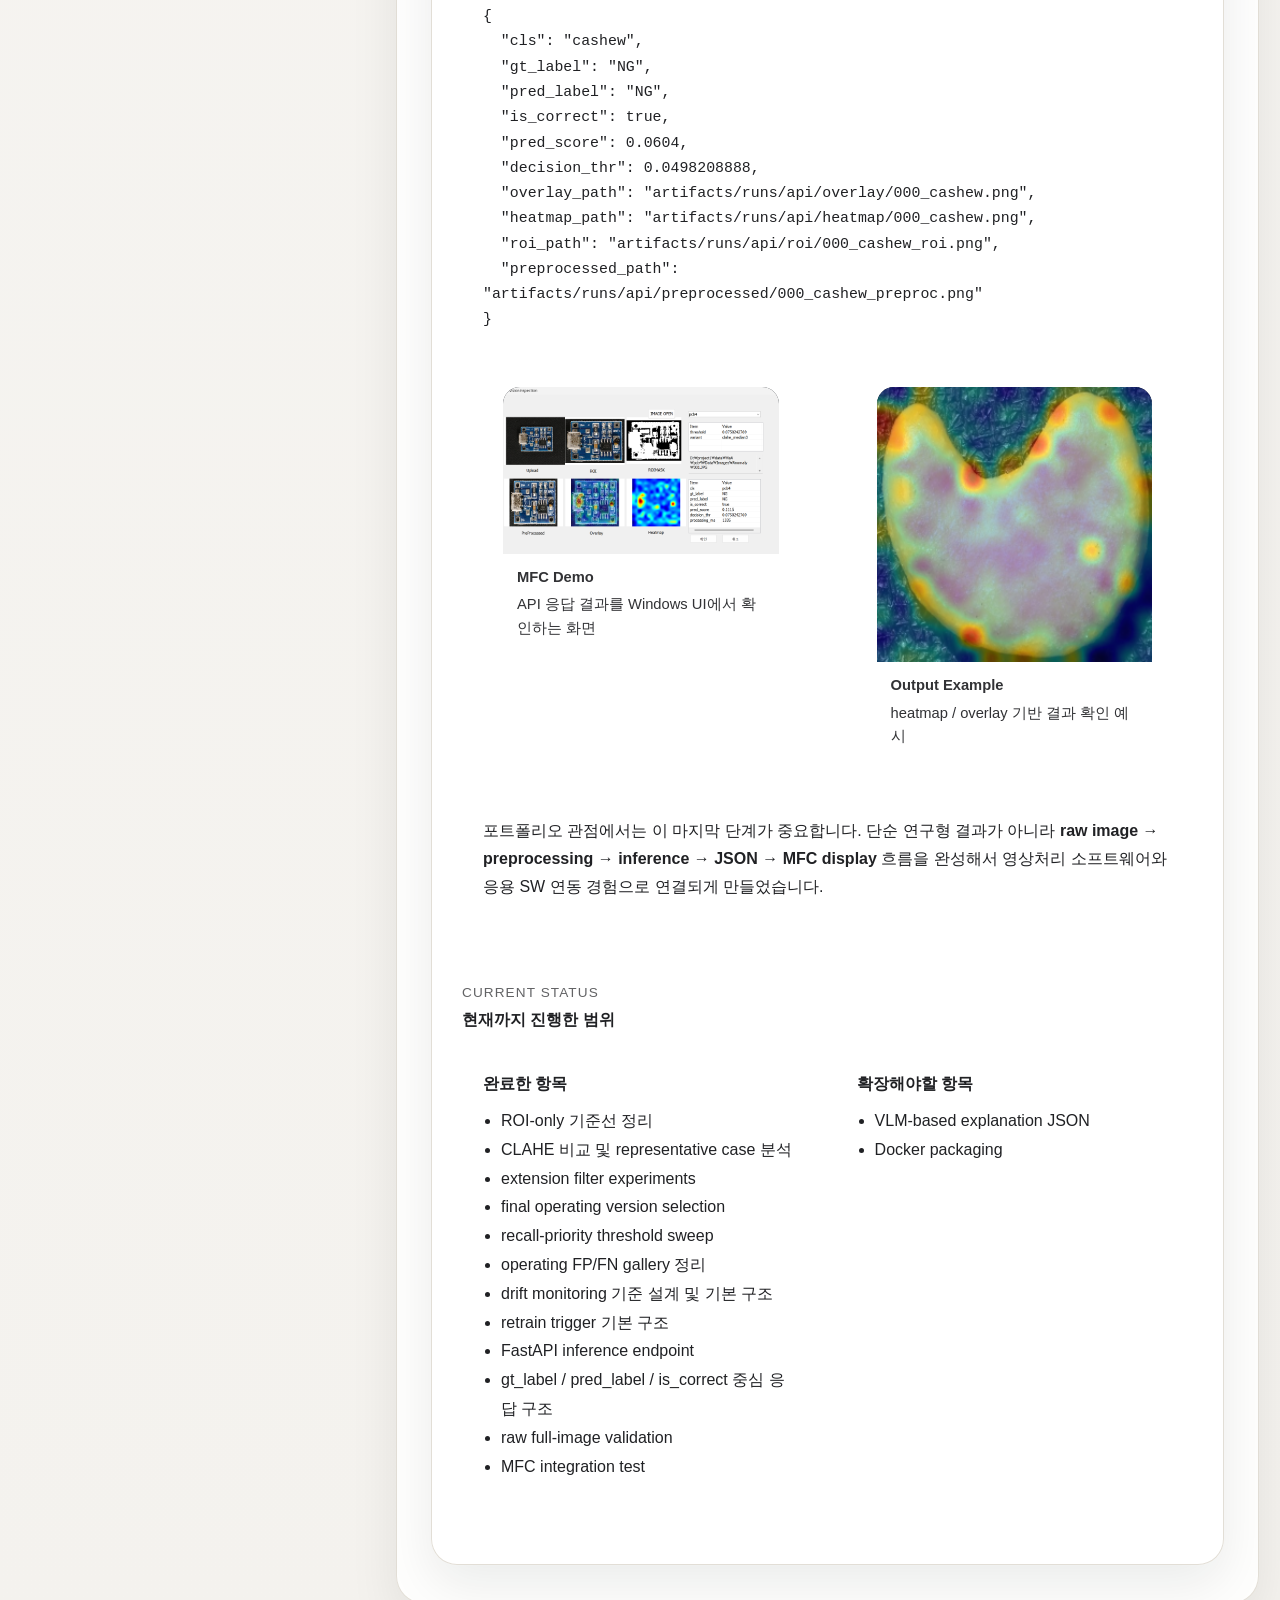
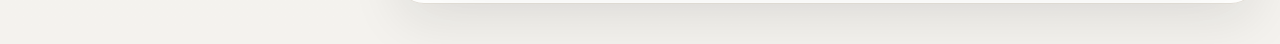
==== commit 2ffc43ac: "프로젝트에 카이스 OCT 검사 Viewer(WPF) 추가" ====
--- a/index.html
+++ b/index.html
@@ -29,6 +29,9 @@
     .project-grid.project-grid-2 {
       grid-template-columns: repeat(2, minmax(0, 1fr));
     }
+    .project-grid.project-grid-3 {
+      grid-template-columns: repeat(3, minmax(0, 1fr));
+    }
     .detail-panel {
       margin-top: 28px;
     }
@@ -254,7 +257,8 @@
       .info-grid,
       .work-grid,
       .stack-grid,
-      .project-grid.project-grid-2 {
+      .project-grid.project-grid-2,
+      .project-grid.project-grid-3 {
         grid-template-columns: 1fr;
       }
       .media-grid.media-grid-2 {
@@ -359,12 +363,19 @@
           <p class="section-guide">카드를 선택하면 상세 내용이 열립니다</p>
         </div>
 
-        <div class="project-grid project-grid-2">
+        <div class="project-grid project-grid-3">
           <button class="project-card active" data-project="vision-inspection">
             <span class="project-type">MAIN PROJECT</span>
             <strong>Production Vision Inspection</strong>
             <p>ROI 전처리부터 운영 임계값, API, MFC 데모까지 연결한 운영형 비전 검사 포트폴리오</p>
             <span class="project-stack">Python · OpenCV · FastAPI · MFC/C++</span>
+          </button>
+
+          <button class="project-card" data-project="oct-viewer">
+            <span class="project-type">CURRENT WORK</span>
+            <strong>OCT 검사 Viewer 자체 개발</strong>
+            <p>OCT 검사 영상을 확인·판단하는 운영 프로그램의 UI 설계·구현과 예외 처리 전담</p>
+            <span class="project-stack">C# · WPF · Visual Studio · Git</span>
           </button>
 
           <button class="project-card" data-project="work-history">
@@ -901,6 +912,56 @@
             </section>
           </article>
 
+          <article class="project-detail" id="oct-viewer">
+            <div class="detail-hero">
+              <div>
+                <p class="eyebrow">Current Work · 카이스</p>
+                <h3>C# WPF 기반 OCT 검사 Viewer 사내 자체 개발</h3>
+                <p>
+                  OCT 검사 영상을 확인하고 판단하기 위한 운영 프로그램을 사내에서 자체 개발하고 있습니다.
+                  화면 UI 디자인부터 C# WPF 기반 구현, 프로그램 전반의 예외 처리를 전담하고 있으며,
+                  향후 생산 라인 인라인 검사용 SW로 확장하기 위해 기능을 검토하고 있습니다.
+                </p>
+                <div class="work-meta">
+                  <span>기간 · 2026.06 ~ 진행 중</span>
+                  <span>부서 · 개발1팀</span>
+                  <span>역할 · SW 개발 (UI 설계·구현, 예외 처리 전담)</span>
+                </div>
+              </div>
+            </div>
+
+            <div class="work-grid">
+              <div class="work-card">
+                <h4>주요 업무</h4>
+                <ul class="bullet-list">
+                  <li>화면 UI 디자인 및 C# WPF 기반 UI/UX 설계·구현</li>
+                  <li>검사 영상 표시·조회 등 Viewer 핵심 기능 개발</li>
+                  <li>프로그램 전반의 예외 처리 설계·구현 전담</li>
+                  <li>Git 기반 소스 형상관리</li>
+                  <li>외주 개발 3D Viewer 코드 리뷰 및 기술 조사·문서 작성</li>
+                </ul>
+              </div>
+              <div class="work-card">
+                <h4>진행 및 확장 방향</h4>
+                <ul class="bullet-list">
+                  <li>생산 라인 인라인 검사용 SW로 확장하기 위한 기능 검토</li>
+                  <li>AI 담당자와 협업하여 기존 비전 검사에 AI 검사 접목 준비</li>
+                </ul>
+              </div>
+              <div class="work-card">
+                <h4>일하는 방식</h4>
+                <p>
+                  예외 상황을 먼저 재현하고 기록한 뒤 수정하는 방식으로 작업하고 있습니다.
+                  어떤 입력과 상황에서 문제가 생기는지 정리해 두어, 같은 문제가 반복되지 않도록 하고 있습니다.
+                </p>
+              </div>
+              <div class="work-card">
+                <h4>사용 기술</h4>
+                <p>C#, WPF, Visual Studio, Git</p>
+              </div>
+            </div>
+          </article>
+
           <article class="project-detail" id="work-history">
             <div class="detail-hero">
               <div>
